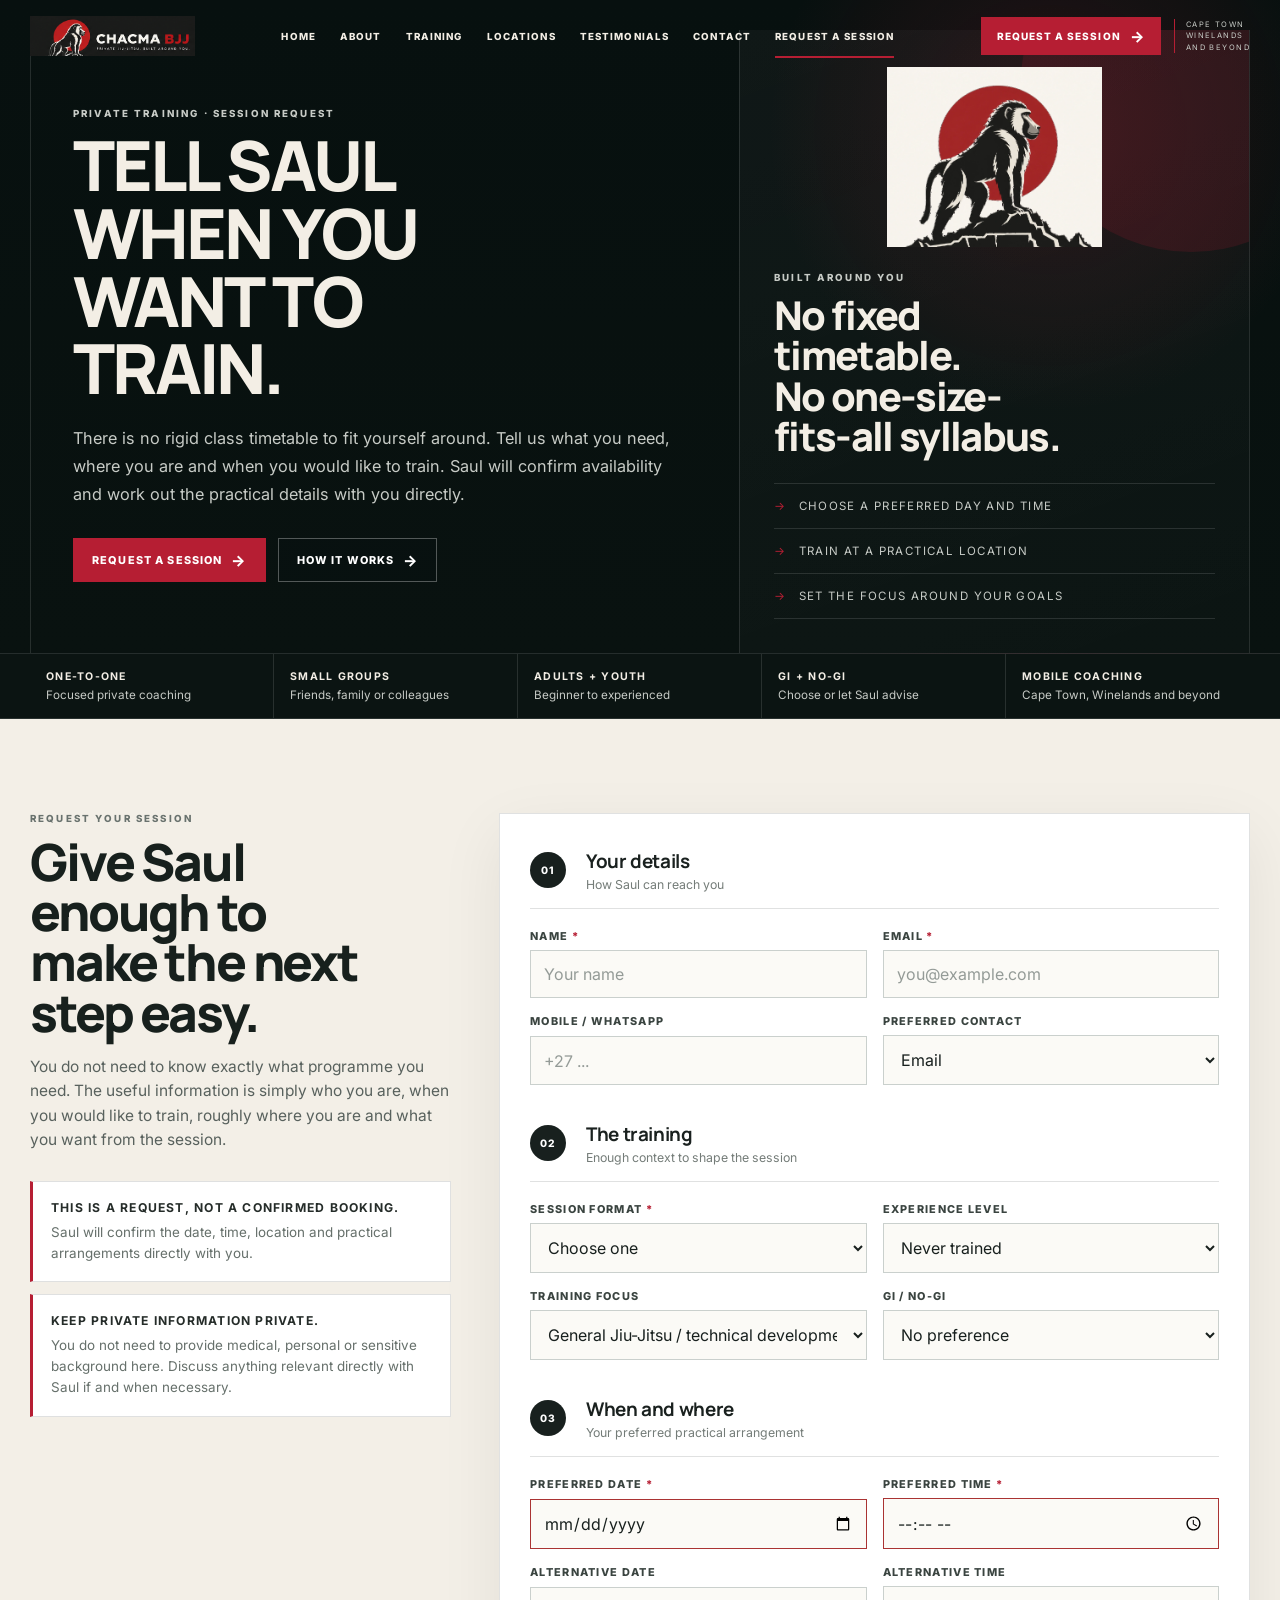
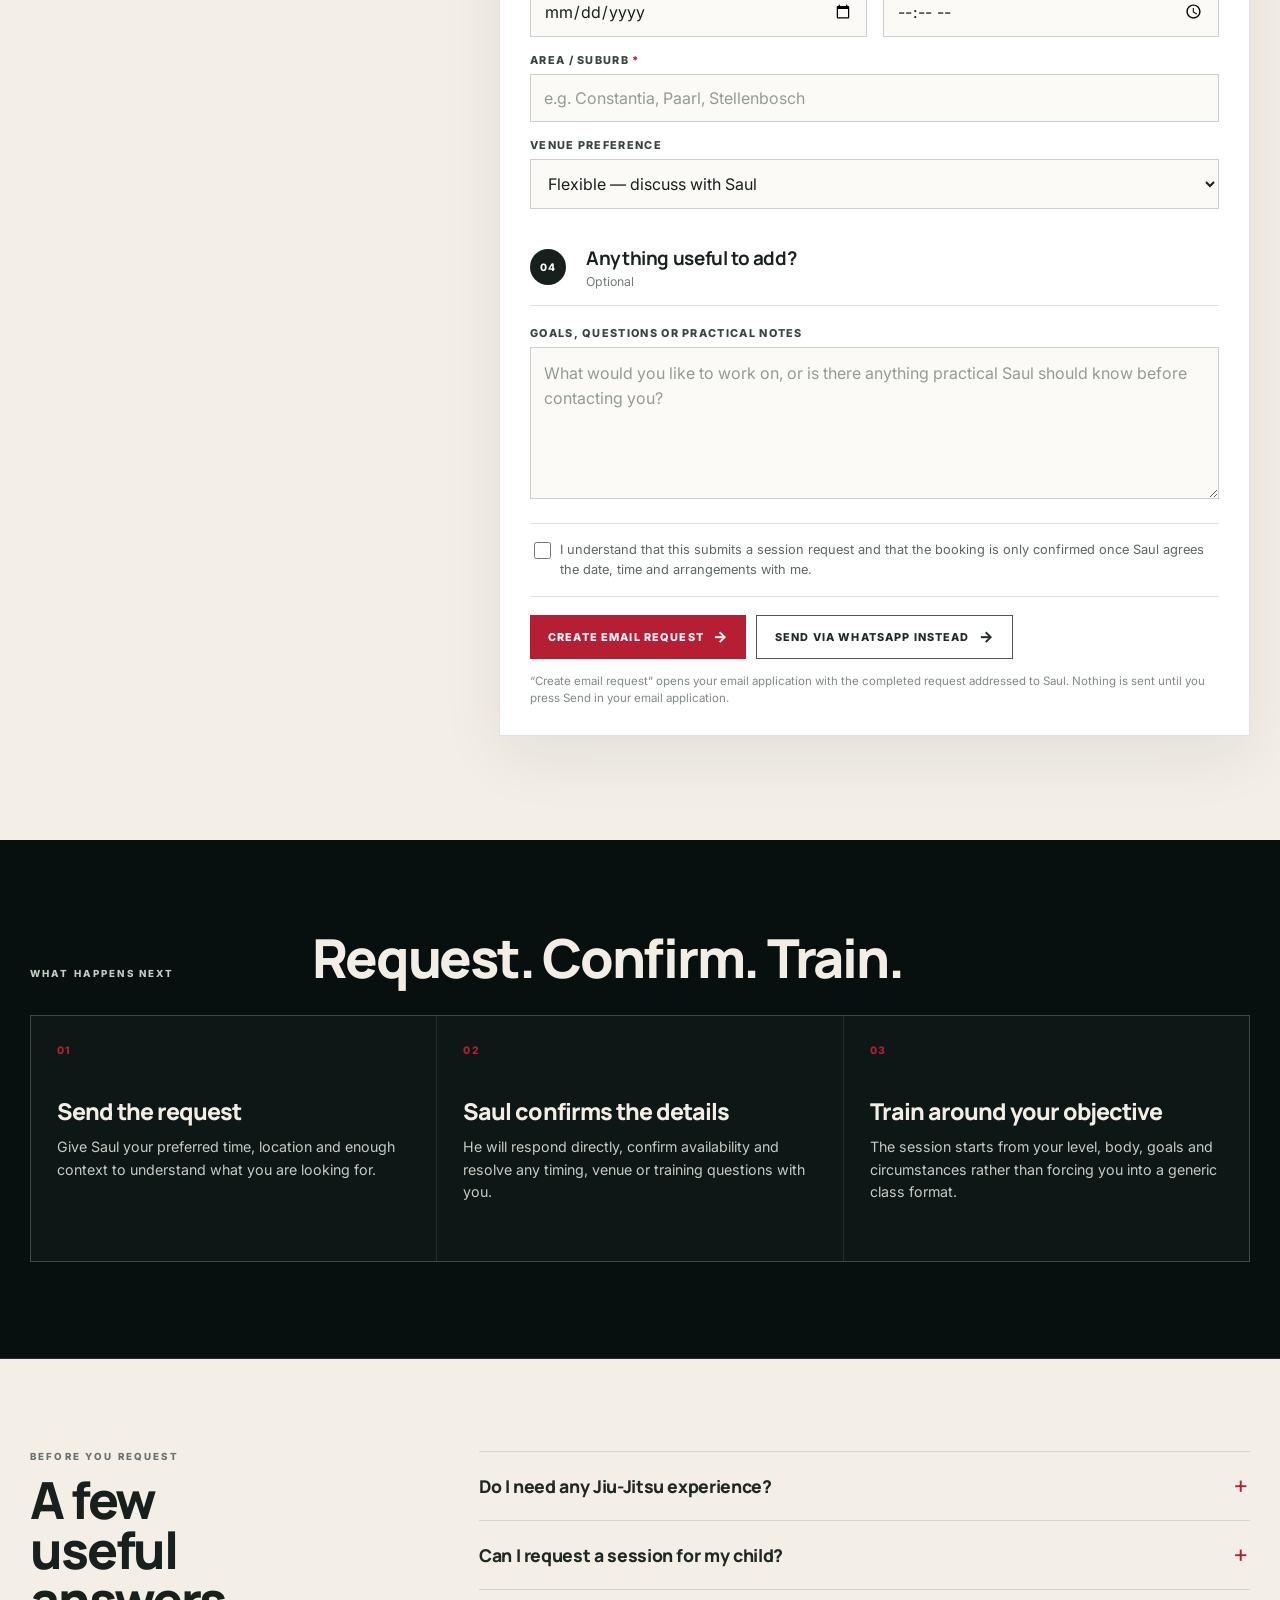
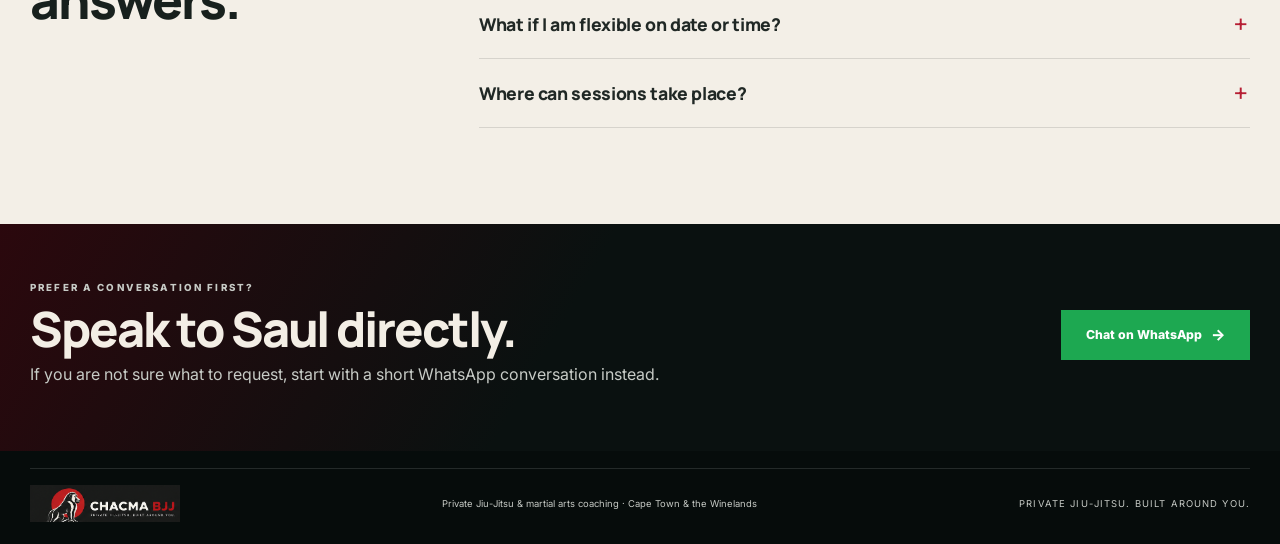
==== request-session.html @ ac777791 "Add files via upload" ====
<!doctype html>
<html lang="en">
<head>
  <!-- Google tag (gtag.js) -->
  <script async src="https://www.googletagmanager.com/gtag/js?id=G-R0LVV5Y407"></script>
  <script>
    window.dataLayer = window.dataLayer || [];
    function gtag(){dataLayer.push(arguments);}
    gtag('js', new Date());
    gtag('config', 'G-R0LVV5Y407');
  </script>
  <meta charset="utf-8">
  <meta name="viewport" content="width=device-width, initial-scale=1">
  <meta name="theme-color" content="#07100f">
  <meta name="description" content="Request a private Jiu-Jitsu training session with Professor Saul Abelson at Chacma BJJ across Cape Town and the Winelands.">
  <meta property="og:title" content="Request a session | CHACMA BJJ">
  <meta property="og:description" content="Tell Saul when, where and how you would like to train. Private Jiu-Jitsu built around you.">
  <meta property="og:type" content="website">
  <title>Request a session | CHACMA BJJ</title>
  <link rel="icon" href="assets/icons/favicon.png" type="image/png">
  <link rel="manifest" href="site.webmanifest">
  <link rel="preconnect" href="https://fonts.googleapis.com">
  <link rel="preconnect" href="https://fonts.gstatic.com" crossorigin>
  <link href="https://fonts.googleapis.com/css2?family=Inter:wght@400;500;600;700;800&family=Manrope:wght@500;600;700;800&display=swap" rel="stylesheet">
  <link rel="stylesheet" href="styles.css">
  <link rel="stylesheet" href="session.css">
  <script defer src="script.js"></script>
  <script defer src="session.js"></script>
</head>
<body class="session-page">
  <a class="skip-link" href="#main">Skip to content</a>

  <header class="site-header" data-header>
    <div class="shell header-inner">
      <a class="brand" href="index.html#top" aria-label="CHACMA BJJ home">
        <img src="assets/images/logo-horizontal-dark.png" alt="CHACMA BJJ" class="brand-logo">
      </a>

      <button class="menu-toggle" type="button" aria-expanded="false" aria-controls="nav" data-menu-toggle>
        <span></span><span></span><span></span><span class="sr-only">Toggle navigation</span>
      </button>

      <nav id="nav" class="nav session-nav" aria-label="Primary" data-nav>
        <a href="index.html#top">Home</a>
        <a href="index.html#about">About</a>
        <a href="index.html#training">Training</a>
        <a href="index.html#locations">Locations</a>
        <a href="index.html#testimonials">Testimonials</a>
        <a href="index.html#contact">Contact</a>
        <a class="is-active" href="request-session.html" aria-current="page">Request a session</a>
      </nav>

      <div class="header-actions">
        <a class="button button-small" href="#request-form">Request a session</a>
        <div class="header-kicker">Cape Town<br>Winelands<br>and beyond</div>
      </div>
    </div>
  </header>

  <main id="main">
    <section class="session-hero section-dark">
      <div class="shell session-hero-grid">
        <div class="session-hero-copy reveal">
          <p class="eyebrow">Private training · Session request</p>
          <h1>Tell Saul when you want to train.</h1>
          <p class="session-hero-lede">There is no rigid class timetable to fit yourself around. Tell us what you need, where you are and when you would like to train. Saul will confirm availability and work out the practical details with you directly.</p>
          <div class="session-hero-actions">
            <a class="button" href="#request-form">Request a session</a>
            <a class="button button-ghost" href="#how-it-works">How it works</a>
          </div>
        </div>

        <aside class="session-principle reveal" aria-label="Private coaching principles">
          <div class="session-mark-wrap">
            <img src="assets/images/logo-mark-brand.webp" alt="" class="session-mark" aria-hidden="true">
          </div>
          <p class="eyebrow">Built around you</p>
          <h2>No fixed timetable.<br>No one-size-fits-all syllabus.</h2>
          <div class="principle-list">
            <span>Choose a preferred day and time</span>
            <span>Train at a practical location</span>
            <span>Set the focus around your goals</span>
          </div>
        </aside>
      </div>
    </section>

    <section class="session-rail" aria-label="Session request summary">
      <div class="shell session-rail-grid">
        <div><strong>One-to-one</strong><span>Focused private coaching</span></div>
        <div><strong>Small groups</strong><span>Friends, family or colleagues</span></div>
        <div><strong>Adults + youth</strong><span>Beginner to experienced</span></div>
        <div><strong>Gi + no-gi</strong><span>Choose or let Saul advise</span></div>
        <div><strong>Mobile coaching</strong><span>Cape Town, Winelands and beyond</span></div>
      </div>
    </section>

    <section class="request-section section-light" id="request-form" aria-labelledby="request-title">
      <div class="shell request-grid">
        <div class="request-intro reveal">
          <p class="eyebrow">Request your session</p>
          <h2 id="request-title">Give Saul enough to make the next step easy.</h2>
          <p>You do not need to know exactly what programme you need. The useful information is simply who you are, when you would like to train, roughly where you are and what you want from the session.</p>

          <div class="request-notes">
            <div>
              <strong>This is a request, not a confirmed booking.</strong>
              <span>Saul will confirm the date, time, location and practical arrangements directly with you.</span>
            </div>
            <div>
              <strong>Keep private information private.</strong>
              <span>You do not need to provide medical, personal or sensitive background here. Discuss anything relevant directly with Saul if and when necessary.</span>
            </div>
          </div>
        </div>

        <form class="session-form reveal" id="session-request-form" novalidate>
          <div class="form-section-head">
            <span>01</span>
            <div><strong>Your details</strong><small>How Saul can reach you</small></div>
          </div>

          <div class="form-grid form-grid-2">
            <label class="form-field">
              <span>Name <em>*</em></span>
              <input type="text" name="name" autocomplete="name" required placeholder="Your name">
            </label>
            <label class="form-field">
              <span>Email <em>*</em></span>
              <input type="email" name="email" autocomplete="email" required placeholder="you@example.com">
            </label>
            <label class="form-field">
              <span>Mobile / WhatsApp</span>
              <input type="tel" name="phone" autocomplete="tel" placeholder="+27 ...">
            </label>
            <label class="form-field">
              <span>Preferred contact</span>
              <select name="contact_method">
                <option>Email</option>
                <option>WhatsApp</option>
                <option>Phone call</option>
                <option>No preference</option>
              </select>
            </label>
          </div>

          <div class="form-section-head">
            <span>02</span>
            <div><strong>The training</strong><small>Enough context to shape the session</small></div>
          </div>

          <div class="form-grid form-grid-2">
            <label class="form-field">
              <span>Session format <em>*</em></span>
              <select name="session_format" required>
                <option value="">Choose one</option>
                <option>One-to-one coaching</option>
                <option>Two-person / private pair</option>
                <option>Small-group session</option>
                <option>Youth / child coaching</option>
                <option>Not sure yet</option>
              </select>
            </label>
            <label class="form-field">
              <span>Experience level</span>
              <select name="experience">
                <option>Never trained</option>
                <option>Beginner</option>
                <option>Some experience</option>
                <option>Experienced</option>
                <option>Competition / performance</option>
              </select>
            </label>
            <label class="form-field">
              <span>Training focus</span>
              <select name="focus">
                <option>General Jiu-Jitsu / technical development</option>
                <option>Beginner foundations</option>
                <option>Self-defence</option>
                <option>Competition / performance</option>
                <option>Youth development</option>
                <option>Not sure — discuss with Saul</option>
              </select>
            </label>
            <label class="form-field">
              <span>Gi / no-gi</span>
              <select name="gi_preference">
                <option>No preference</option>
                <option>Gi</option>
                <option>No-gi</option>
                <option>Both</option>
                <option>Not sure</option>
              </select>
            </label>
          </div>

          <div class="form-section-head">
            <span>03</span>
            <div><strong>When and where</strong><small>Your preferred practical arrangement</small></div>
          </div>

          <div class="form-grid form-grid-2">
            <label class="form-field">
              <span>Preferred date <em>*</em></span>
              <input type="date" name="preferred_date" required data-preferred-date>
            </label>
            <label class="form-field">
              <span>Preferred time <em>*</em></span>
              <input type="time" name="preferred_time" required>
            </label>
            <label class="form-field">
              <span>Alternative date</span>
              <input type="date" name="alternative_date" data-alternative-date>
            </label>
            <label class="form-field">
              <span>Alternative time</span>
              <input type="time" name="alternative_time">
            </label>
            <label class="form-field form-field-wide">
              <span>Area / suburb <em>*</em></span>
              <input type="text" name="location" required placeholder="e.g. Constantia, Paarl, Stellenbosch">
            </label>
            <label class="form-field form-field-wide">
              <span>Venue preference</span>
              <select name="venue_preference">
                <option>Flexible — discuss with Saul</option>
                <option>My home</option>
                <option>My gym / training venue</option>
                <option>Workplace / private venue</option>
                <option>Please suggest a suitable venue</option>
              </select>
            </label>
          </div>

          <div class="form-section-head">
            <span>04</span>
            <div><strong>Anything useful to add?</strong><small>Optional</small></div>
          </div>

          <label class="form-field">
            <span>Goals, questions or practical notes</span>
            <textarea name="notes" rows="5" placeholder="What would you like to work on, or is there anything practical Saul should know before contacting you?"></textarea>
          </label>

          <label class="form-check">
            <input type="checkbox" name="acknowledgement" required>
            <span>I understand that this submits a session request and that the booking is only confirmed once Saul agrees the date, time and arrangements with me.</span>
          </label>

          <div class="form-error" data-form-error role="alert" hidden></div>

          <div class="form-actions">
            <button class="button form-submit" type="submit">Create email request</button>
            <button class="button button-ghost-dark" type="button" data-session-whatsapp>Send via WhatsApp instead</button>
          </div>
          <p class="transport-note">“Create email request” opens your email application with the completed request addressed to Saul. Nothing is sent until you press Send in your email application.</p>
        </form>
      </div>
    </section>

    <section class="how-section section-dark" id="how-it-works" aria-labelledby="how-title">
      <div class="shell">
        <div class="how-head reveal">
          <p class="eyebrow">What happens next</p>
          <h2 id="how-title">Request. Confirm. Train.</h2>
        </div>
        <div class="how-grid">
          <article class="how-card reveal"><span>01</span><h3>Send the request</h3><p>Give Saul your preferred time, location and enough context to understand what you are looking for.</p></article>
          <article class="how-card reveal"><span>02</span><h3>Saul confirms the details</h3><p>He will respond directly, confirm availability and resolve any timing, venue or training questions with you.</p></article>
          <article class="how-card reveal"><span>03</span><h3>Train around your objective</h3><p>The session starts from your level, body, goals and circumstances rather than forcing you into a generic class format.</p></article>
        </div>
      </div>
    </section>

    <section class="session-faq section-light" aria-labelledby="faq-title">
      <div class="shell faq-grid">
        <div class="faq-heading reveal">
          <p class="eyebrow">Before you request</p>
          <h2 id="faq-title">A few useful answers.</h2>
        </div>
        <div class="faq-list">
          <details class="reveal">
            <summary>Do I need any Jiu-Jitsu experience?</summary>
            <p>No. Private coaching works particularly well for complete beginners because Saul can set the pace and explain the fundamentals without the pressure of keeping up with a class.</p>
          </details>
          <details class="reveal">
            <summary>Can I request a session for my child?</summary>
            <p>Yes. Choose “Youth / child coaching” in the form. Saul can then discuss age, goals and the practical setup directly with the parent or guardian.</p>
          </details>
          <details class="reveal">
            <summary>What if I am flexible on date or time?</summary>
            <p>Use the alternative date and time fields or mention your wider availability in the notes. More flexibility usually makes arranging a session easier.</p>
          </details>
          <details class="reveal">
            <summary>Where can sessions take place?</summary>
            <p>Depending on what is practical, sessions can take place at your home, gym, workplace or another suitable venue across Cape Town, the Winelands and surrounding areas.</p>
          </details>
        </div>
      </div>
    </section>

    <section class="session-contact section-dark">
      <div class="shell session-contact-grid reveal">
        <div>
          <p class="eyebrow">Prefer a conversation first?</p>
          <h2>Speak to Saul directly.</h2>
          <p>If you are not sure what to request, start with a short WhatsApp conversation instead.</p>
        </div>
        <a class="button button-whatsapp" href="#" data-whatsapp>Chat on WhatsApp</a>
      </div>
    </section>
  </main>

  <footer class="footer">
    <div class="shell footer-inner">
      <a class="brand footer-brand" href="index.html#top" aria-label="CHACMA BJJ home"><img src="assets/images/logo-horizontal-dark.png" alt="CHACMA BJJ" class="brand-logo footer-logo"></a>
      <div class="footer-meta">Private Jiu-Jitsu & martial arts coaching · Cape Town & the Winelands</div>
      <div class="footer-note">Private Jiu-Jitsu. Built around you.</div>
    </div>
  </footer>
</body>
</html>
---- styles.css ----
:root{
  --bg:#07100f;
  --bg-2:#0c1513;
  --panel:#101917;
  --line:rgba(255,255,255,.12);
  --line-dark:rgba(16,25,23,.13);
  --ink:#f3eee5;
  --ink-soft:#c7cbc6;
  --ink-dark:#17201d;
  --muted:#737c78;
  --light:#f3efe7;
  --red:#b61e33;
  --red-bright:#cf2d43;
  --green:#1da851;
  --max:1760px;
  --sans:'Inter',ui-sans-serif,system-ui,-apple-system,BlinkMacSystemFont,'Segoe UI',sans-serif;
  --display:'Manrope',ui-sans-serif,system-ui,-apple-system,BlinkMacSystemFont,'Segoe UI',sans-serif;
}
*{box-sizing:border-box}
html{scroll-behavior:smooth}
body{margin:0;background:var(--bg);color:var(--ink);font-family:var(--sans);-webkit-font-smoothing:antialiased;text-rendering:optimizeLegibility}
img{display:block;max-width:100%}
a{color:inherit;text-decoration:none}
button,input,textarea,select{font:inherit}
.shell{width:min(var(--max),calc(100% - 60px));margin-inline:auto}
.skip-link{position:absolute;left:-999px}.skip-link:focus{left:16px;top:16px;z-index:999;background:#fff;color:#000;padding:10px 12px}
.sr-only{position:absolute;width:1px;height:1px;padding:0;margin:-1px;overflow:hidden;clip:rect(0,0,0,0);white-space:nowrap;border:0}
.section-dark{background:var(--bg)}
.section-light{background:var(--light);color:var(--ink-dark)}
.eyebrow{margin:0 0 11px;font-size:.61rem;line-height:1.2;text-transform:uppercase;letter-spacing:.22em;font-weight:800;color:var(--ink-soft)}
.section-light .eyebrow{color:#69726e}
h1,h2,h3{margin:0;font-family:var(--display);font-weight:800;letter-spacing:-.042em;line-height:.98}
p{line-height:1.58}
.red-rule{display:block;width:28px;height:2px;background:var(--red);margin:12px 0 13px}

.button{display:inline-flex;align-items:center;justify-content:center;gap:9px;min-height:44px;padding:0 18px;border:1px solid transparent;background:var(--red);color:#fff;font-size:.68rem;font-weight:800;letter-spacing:.105em;text-transform:uppercase;transition:.22s ease}
.button:hover{background:var(--red-bright);transform:translateY(-1px)}
.button::after{content:'→';font-size:.95rem}
.button-ghost{background:rgba(7,16,15,.28);border-color:rgba(255,255,255,.3)}
.button-ghost:hover{background:rgba(255,255,255,.08)}
.button-small{min-height:38px;padding:0 15px;font-size:.63rem}
.button-whatsapp{background:var(--green);font-size:.77rem;text-transform:none;letter-spacing:0;min-height:50px;padding-inline:24px}
.button-whatsapp:hover{background:#26b35d}

/* Header */
.site-header{position:absolute;inset:0 0 auto;z-index:50;background:transparent;border-bottom:1px solid transparent;transition:.22s}
.site-header.is-scrolled{position:fixed;background:rgba(7,13,12,.94);backdrop-filter:blur(14px);border-bottom-color:var(--line)}
.header-inner{min-height:72px;display:grid;grid-template-columns:auto 1fr auto;align-items:center;gap:20px}
.brand{display:flex;align-items:center;min-width:0}
.brand-logo{width:165px;height:auto}
.nav{display:flex;justify-content:center;gap:24px;align-items:center;font-size:.61rem;font-weight:800;letter-spacing:.115em;text-transform:uppercase}
.nav a{position:relative;padding:8px 0}
.nav a:hover{color:#fff}
.nav a:first-child::after{content:'';position:absolute;left:0;right:0;bottom:-6px;height:2px;background:var(--red)}
.header-actions{display:flex;align-items:center;gap:13px}
.header-kicker{font-size:.47rem;line-height:1.55;letter-spacing:.19em;text-transform:uppercase;color:var(--ink-soft);padding-left:11px;border-left:1px solid var(--red);max-width:78px}
.menu-toggle{display:none;background:none;border:0;padding:8px;cursor:pointer}.menu-toggle span{display:block;width:23px;height:2px;background:#fff;margin:5px 0}

/* Hero */
.hero{position:relative;overflow:hidden;min-height:505px;border-bottom:1px solid var(--line);background:#06100e}
.hero::before{content:'';position:absolute;inset:0;background:radial-gradient(circle at 10% 54%,rgba(38,65,53,.2),transparent 27%);z-index:1;pointer-events:none}
.hero-media{position:absolute;inset:0;overflow:hidden}
.hero-media img{width:100%;height:100%;object-fit:cover;object-position:center center;filter:saturate(.88) contrast(1.05) brightness(.9);transform:scale(1.01)}
.hero-shade{position:absolute;inset:0;z-index:1;background:
 linear-gradient(90deg,rgba(5,13,12,.995) 0%,rgba(5,13,12,.985) 24%,rgba(5,13,12,.91) 35%,rgba(5,13,12,.61) 49%,rgba(5,13,12,.16) 67%,rgba(5,13,12,.14) 78%,rgba(5,13,12,.5) 100%),
 linear-gradient(180deg,rgba(5,13,12,.38) 0%,rgba(5,13,12,.02) 33%,rgba(5,13,12,.08) 72%,rgba(5,13,12,.74) 100%),
 radial-gradient(circle at 82% 42%,rgba(182,30,51,.11),transparent 27%)}
.hero-inner{position:relative;z-index:2;min-height:505px}
.hero-copy{width:44%;padding:113px 0 44px;display:flex;flex-direction:column;justify-content:center}
.hero h1{font-size:clamp(2.45rem,3.15vw,3.72rem);text-transform:uppercase;max-width:11ch;margin-bottom:15px}
.hero-lede{max-width:555px;margin:0;color:var(--ink-soft);font-size:.88rem;line-height:1.62}
.hero-actions{display:flex;gap:11px;flex-wrap:wrap;margin-top:22px}
.hero-note{position:absolute;display:flex;flex-direction:column;text-transform:uppercase;letter-spacing:.18em;font-size:.47rem;line-height:1.65;color:#c9c6bd}
.hero-note::after{content:'';width:28px;height:2px;background:var(--red);margin-top:7px}
.hero-note-top{right:0;top:88px}
.hero-note-mid{right:2.5%;top:34%;font-size:.52rem;color:#ded4c3}
.hero-note-mid strong{color:#fff}
.hero-note-bottom{right:0;bottom:25px}

/* Credential rail */
.credential-strip{background:#071210;border-bottom:1px solid var(--line)}
.credentials{display:grid;grid-template-columns:repeat(6,1fr)}
.credential{min-height:60px;display:flex;align-items:center;gap:10px;padding:11px 12px;border-right:1px solid var(--line)}
.credential:last-child{border-right:0}
.credential svg{width:25px;height:25px;flex:0 0 25px;fill:none;stroke:#f2eee6;stroke-width:1.45;stroke-linecap:round;stroke-linejoin:round}
.credential span{display:block;min-width:0}
.credential strong,.credential small{display:block}
.credential strong{font-size:.6rem;letter-spacing:.105em;text-transform:uppercase}
.credential small{margin-top:3px;color:var(--ink-soft);font-size:.64rem;line-height:1.3}

/* Why private */
.why{padding:0;background:var(--light)}
.why-grid{display:grid;grid-template-columns:38% 62%;gap:0;border-inline:1px solid var(--line-dark)}
.why-visual{position:relative;min-height:208px;overflow:hidden}
.why-visual img{width:100%;height:100%;object-fit:cover;filter:saturate(.83) contrast(1.03) brightness(.84)}
.why-visual::after{content:'';position:absolute;inset:0;background:linear-gradient(0deg,rgba(7,14,13,.92),rgba(7,14,13,.28) 58%,rgba(7,14,13,.04))}
.why-overlay-text{position:absolute;left:25px;bottom:22px;z-index:1;color:#fff;max-width:86%}
.why h2{font-size:clamp(1.75rem,2.35vw,2.55rem);line-height:1.04;letter-spacing:-.035em}
.benefits{display:grid;grid-template-columns:repeat(4,1fr);gap:1px;background:var(--line-dark)}
.benefit{min-height:208px;padding:24px 18px 20px;background:var(--light);text-align:center}
.benefit-icon{display:block;width:36px;height:36px;margin:0 auto 13px;fill:none;stroke:#161d1b;stroke-width:1.5;stroke-linecap:round;stroke-linejoin:round}
.benefit h3{font-size:.98rem;letter-spacing:-.02em;margin-bottom:7px}
.benefit p{margin:0;color:#5a625f;font-size:.77rem;line-height:1.48}

/* Training */
.training{padding:27px 0 35px}
.section-head{display:flex;align-items:center;justify-content:space-between;gap:20px;margin-bottom:12px}
.section-title-line{display:flex;align-items:center;gap:14px}
.section-title-line h2{font-family:var(--sans);font-size:.66rem;letter-spacing:.24em;text-transform:uppercase;line-height:1;font-weight:800}
.section-title-line span{display:block;width:28px;height:2px;background:var(--red)}
.section-side-note{margin:0;color:#6c7470;font-size:.61rem;text-transform:uppercase;letter-spacing:.15em;text-align:right}
.training-grid{display:grid;grid-template-columns:repeat(6,1fr);gap:10px}
.training-card{min-height:276px;background:#fff;border:1px solid var(--line-dark);overflow:hidden;display:flex;flex-direction:column;transition:.22s}
.training-card:hover{transform:translateY(-2px);box-shadow:0 16px 36px rgba(25,31,28,.1)}
.training-card img{width:100%;height:105px;object-fit:cover}
.training-card div{display:flex;flex-direction:column;flex:1;padding:12px 11px 13px}
.training-card h3{font-size:.9rem;line-height:1.05;letter-spacing:-.027em;margin-bottom:7px}
.training-card p{margin:0;color:#5b635f;font-size:.7rem;line-height:1.46}
.training-card a{margin-top:auto;padding-top:10px;color:var(--red);font-size:.59rem;font-weight:800;text-transform:uppercase;letter-spacing:.12em}

/* About */
.about{padding:0;background:#07100f}
.about-grid{display:grid;grid-template-columns:29% 45% 26%;gap:0;align-items:stretch}
.about-portrait,.about-copy,.about-quote{min-height:365px;border-right:1px solid var(--line)}
.about-portrait{position:relative;overflow:hidden;background:#0c1513}
.about-portrait img{width:100%;height:100%;object-fit:cover;object-position:center 18%;filter:saturate(.87) contrast(1.03) brightness(.88)}
.about-portrait::after{content:'';position:absolute;inset:0;background:linear-gradient(180deg,rgba(7,14,13,.02) 28%,rgba(7,14,13,.68) 100%)}
.script-line{position:absolute;left:20px;bottom:18px;z-index:1;color:#f0e9dc;font-family:var(--display);font-size:1.05rem;font-weight:700;line-height:1.12;letter-spacing:-.03em}
.about-copy{background:#0d1715;padding:24px 24px 18px}
.about h2{font-size:clamp(1.9rem,2.55vw,2.8rem);max-width:11ch;margin-bottom:11px}
.about-copy>p:not(.eyebrow){max-width:670px;margin:0;color:var(--ink-soft);font-size:.79rem;line-height:1.52}
.about-facts{display:grid;grid-template-columns:repeat(5,1fr);gap:9px;margin-top:20px}
.about-facts span{position:relative;display:block;padding:23px 3px 0;border-top:1px solid var(--line);font-size:.54rem;line-height:1.34;text-transform:uppercase;letter-spacing:.075em;color:#e1e4df}
.about-facts span::before{content:'';position:absolute;top:8px;left:0;width:7px;height:7px;border:1px solid #f0ece4;border-radius:50%}
.about-quote{position:relative;overflow:hidden;padding:15px;background:
 linear-gradient(90deg,rgba(8,15,14,.72),rgba(8,15,14,.28)),
 url('assets/images/private-coaching-dark.webp') center/cover no-repeat}
.about-quote::after{content:'';position:absolute;inset:0;background:linear-gradient(180deg,rgba(7,14,13,.03),rgba(7,14,13,.63));pointer-events:none}
.quote-card{position:relative;z-index:1;width:min(78%,250px);background:#f4f0e8;color:#212725;padding:17px 16px;border-left:2px solid var(--red)}
.quote-card p{margin:0;font-family:var(--display);font-size:.93rem;line-height:1.26;letter-spacing:-.02em}
.quote-card footer{margin-top:14px;font-size:.59rem;letter-spacing:.15em;text-transform:uppercase;color:#6b716d}
.about-quote-foot{position:absolute;right:17px;bottom:17px;z-index:1;max-width:140px;text-align:right;color:#d7d1c6;font-size:.55rem;text-transform:uppercase;letter-spacing:.16em;line-height:1.55}

/* Locations */
.locations{padding:0;border-top:1px solid var(--line);border-bottom:1px solid var(--line);background:#07100f}
.locations-grid{display:grid;grid-template-columns:50% 34% 16%;align-items:stretch}
.locations-visual,.map-panel,.brand-rail{min-height:226px;border-right:1px solid var(--line);overflow:hidden}
.locations-visual{position:relative}
.locations-visual>img{width:100%;height:100%;object-fit:cover;filter:saturate(.9) contrast(1.04) brightness(.78)}
.locations-visual::after{content:'';position:absolute;inset:0;background:linear-gradient(90deg,rgba(7,14,13,.14),rgba(7,14,13,.48) 75%,rgba(7,14,13,.75))}
.locations-copy-overlay{position:absolute;left:22px;bottom:18px;z-index:1;max-width:430px}
.locations-copy-overlay h2{font-size:1.45rem;line-height:1.04;max-width:18ch;margin-bottom:7px}
.locations-copy-overlay p:last-of-type{margin:0 0 11px;color:var(--ink-soft);font-size:.73rem}
.map-panel{background:#0b1412}
.map-panel img{width:100%;height:100%;object-fit:cover}
.brand-rail{background:#0c1312;border-right:0}
.brand-rail img{width:100%;height:100%;object-fit:cover;object-position:center 42%;filter:saturate(.72) brightness(.82)}

/* Testimonials */
.testimonials{padding:25px 0 27px;background:var(--light)}
.testimonial-row{display:grid;grid-template-columns:22% 39% 39%;gap:10px;align-items:stretch}
.testimonial-heading{padding:6px 12px 4px 0}
.testimonial-heading h2{font-size:1.65rem;color:var(--ink-dark);line-height:1.02}
.testimonial-heading>p:last-child{max-width:220px;margin:0;color:#69716e;font-size:.72rem;line-height:1.45}
.testimonial-card{margin:0;padding:18px 18px 15px;background:#fff;border:1px solid var(--line-dark);border-top:2px solid var(--red);color:#242b28}
.testimonial-card p{margin:0;font-size:.78rem;line-height:1.55}
.testimonial-card footer{margin-top:13px;padding-top:10px;border-top:1px solid var(--line-dark);font-size:.56rem;line-height:1.4;letter-spacing:.11em;text-transform:uppercase;color:#6b716d}

/* CTA */
.contact{position:relative;overflow:hidden;padding:19px 0;background:linear-gradient(100deg,#2b080e 0%,#130c0d 42%,#08100f 75%);border-top:1px solid var(--line)}
.contact::before{content:'';position:absolute;inset:0;background:
 radial-gradient(circle at 12% 60%,rgba(182,30,51,.23),transparent 24%),
 repeating-radial-gradient(circle at 5% 105%,transparent 0 18px,rgba(255,255,255,.025) 19px 20px);opacity:.75}
.contact-grid{position:relative;z-index:1;display:grid;grid-template-columns:34% 25% 41%;gap:16px;align-items:center}
.contact h2{font-size:1.45rem;line-height:1.02;margin-bottom:6px}.contact p{margin:0;color:var(--ink-soft);font-size:.72rem}
.contact-action{display:flex;justify-content:center}
.contact-action .button{width:min(100%,300px)}
.contact-points{display:grid;grid-template-columns:repeat(3,1fr);border-left:1px solid var(--line)}
.contact-points>div{min-height:54px;padding:8px 12px;border-right:1px solid var(--line);display:flex;flex-direction:column;justify-content:center}
.contact-points strong,.contact-points span{display:block}
.contact-points strong{font-size:.57rem;letter-spacing:.12em;text-transform:uppercase}
.contact-points span{margin-top:4px;color:var(--ink-soft);font-size:.59rem}

/* Footer */
.footer{padding:17px 0 22px;background:#060c0b}
.footer-inner{display:grid;grid-template-columns:auto 1fr auto;align-items:center;gap:18px;padding-top:16px;border-top:1px solid var(--line)}
.footer-logo{width:150px}
.footer-meta,.footer-note{font-size:.59rem;color:var(--ink-soft);line-height:1.5}
.footer-meta{text-align:center}.footer-meta em{color:#efe9de;font-style:normal}
.footer-note{text-transform:uppercase;letter-spacing:.12em;text-align:right}

.reveal{opacity:0;transform:translateY(12px);transition:opacity .48s ease,transform .48s ease}.reveal.is-visible{opacity:1;transform:none}

@media(max-width:1320px){
  .training-grid{grid-template-columns:repeat(3,1fr)}
  .training-card img{height:130px}
  .about-facts{grid-template-columns:repeat(2,1fr)}
  .hero-copy{width:49%}
  .locations-grid{grid-template-columns:57% 43%}.brand-rail{display:none}
}
@media(max-width:1080px){
  .shell{width:min(var(--max),calc(100% - 34px))}
  .header-inner{grid-template-columns:auto auto auto}.brand-logo{width:155px}
  .nav{position:absolute;top:72px;left:17px;right:17px;display:none;flex-direction:column;align-items:flex-start;background:#0b1110;padding:20px;border:1px solid var(--line)}.nav.is-open{display:flex}
  .menu-toggle{display:block;justify-self:center}.header-actions{justify-self:end}.header-actions .button{display:none}.header-kicker{display:none}
  .hero{min-height:480px}.hero-inner{min-height:480px}.hero-copy{width:68%;padding:102px 0 36px}.hero-note{display:none}.hero h1{font-size:3rem}
  .credentials{grid-template-columns:repeat(3,1fr)}
  .why-grid,.locations-grid,.testimonial-row,.contact-grid{grid-template-columns:1fr}
  .benefits{grid-template-columns:repeat(2,1fr)}
  .why-visual{min-height:225px}.benefit{min-height:190px}
  .about-grid{grid-template-columns:1fr 1fr}.about-quote{grid-column:1/-1;min-height:270px}.about-portrait,.about-copy{min-height:390px}
  .locations-visual,.map-panel{min-height:250px}.locations-visual{border-right:0}.brand-rail{display:none}
  .testimonial-heading{padding-bottom:8px}.testimonial-heading>p:last-child{max-width:420px}
  .contact-grid{gap:12px}.contact-action{justify-content:flex-start}.contact-points{border-left:0}
  .footer-inner{grid-template-columns:1fr}.footer-meta{text-align:left}.footer-note{text-align:left}
}
@media(max-width:700px){
  .hero{min-height:510px}.hero-inner{min-height:510px}.hero-copy{width:100%;padding:100px 0 32px}.hero h1{font-size:2.25rem}.hero-lede{font-size:.84rem}.hero-media img{object-position:68% center;opacity:.62}.hero-shade{background:linear-gradient(90deg,rgba(5,13,12,.99),rgba(5,13,12,.79))}
  .credentials,.benefits,.training-grid,.about-grid,.about-facts,.contact-points{grid-template-columns:1fr}
  .credential{border-right:0;border-bottom:1px solid var(--line)}
  .section-head{align-items:flex-start;flex-direction:column}.section-side-note{text-align:left}
  .training-card{min-height:unset}.training-card img{height:170px}
  .about-portrait{min-height:390px}.about-copy{min-height:auto;padding:22px 20px}.about-quote{min-height:250px}
  .locations-copy-overlay{left:15px;right:15px}.map-panel{min-height:220px}
  .testimonial-row{grid-template-columns:1fr}.testimonial-card p{font-size:.82rem}
  .contact-points>div{border-right:0;border-top:1px solid var(--line)}
}
@media(prefers-reduced-motion:reduce){html{scroll-behavior:auto}.reveal{opacity:1;transform:none;transition:none}.button,.training-card{transition:none}}
---- session.css ----
/* CHACMA BJJ — Request Session page additions.
   Designed to sit on top of the existing site styles.css without replacing it. */

.session-page .nav a:first-child::after{display:none}
.session-page .nav a.is-active::after{content:'';position:absolute;left:0;right:0;bottom:-8px;height:2px;background:var(--red)}

.session-hero{padding:30px 0 0;background:radial-gradient(circle at 82% 20%,rgba(182,30,51,.18),transparent 24%),linear-gradient(180deg,#07100f 0%,#091210 100%);border-bottom:1px solid var(--line)}
.session-hero-grid{display:grid;grid-template-columns:1.18fr .82fr;gap:0;min-height:510px;border-left:1px solid var(--line);border-right:1px solid var(--line)}
.session-hero-copy{padding:72px 7vw 64px 42px;display:flex;flex-direction:column;justify-content:center}
.session-hero h1{font-size:clamp(3.2rem,5.4vw,6.2rem);text-transform:uppercase;max-width:9ch;margin-bottom:22px}
.session-hero-lede{max-width:690px;color:var(--ink-soft);font-size:1.02rem;line-height:1.72;margin:0}
.session-hero-actions{display:flex;gap:12px;flex-wrap:wrap;margin-top:30px}
.session-principle{position:relative;overflow:hidden;border-left:1px solid var(--line);padding:38px 34px 34px;background:linear-gradient(160deg,rgba(255,255,255,.035),rgba(255,255,255,.012))}
.session-principle::before{content:'';position:absolute;width:340px;height:340px;border-radius:50%;background:rgba(182,30,51,.16);top:-118px;right:-112px;pointer-events:none}
.session-mark-wrap{height:190px;display:flex;align-items:center;justify-content:center;margin:-6px 0 20px;position:relative;z-index:1}
.session-mark{max-height:180px;max-width:230px;width:auto;filter:saturate(.92)}
.session-principle h2{font-size:clamp(2rem,3.1vw,3.15rem);line-height:1.02;max-width:11ch;margin-bottom:26px}
.principle-list{display:grid;gap:0;border-top:1px solid var(--line)}
.principle-list span{padding:15px 0;border-bottom:1px solid var(--line);font-size:.72rem;text-transform:uppercase;letter-spacing:.12em;color:var(--ink-soft)}
.principle-list span::before{content:'→';color:var(--red);margin-right:12px}

.session-rail{background:#0b1412;border-bottom:1px solid var(--line)}
.session-rail-grid{display:grid;grid-template-columns:repeat(5,1fr)}
.session-rail-grid>div{padding:16px 16px 15px;border-right:1px solid var(--line)}
.session-rail-grid>div:last-child{border-right:0}
.session-rail-grid strong,.session-rail-grid span{display:block}
.session-rail-grid strong{font-size:.66rem;letter-spacing:.12em;text-transform:uppercase}
.session-rail-grid span{margin-top:5px;color:var(--ink-soft);font-size:.73rem;line-height:1.35}

.request-section{padding:94px 0 104px}
.request-grid{display:grid;grid-template-columns:.74fr 1.26fr;gap:28px;align-items:start}
.request-intro{position:sticky;top:112px;padding-right:20px}
.request-intro h2{font-size:clamp(2.8rem,4vw,4.35rem);max-width:10ch;margin-bottom:18px}
.request-intro>p:not(.eyebrow){color:#58615d;max-width:560px;margin:0 0 28px;font-size:.97rem}
.request-notes{display:grid;gap:12px}
.request-notes>div{padding:18px;border-left:3px solid var(--red);background:#fff;border-top:1px solid var(--line-dark);border-right:1px solid var(--line-dark);border-bottom:1px solid var(--line-dark)}
.request-notes strong,.request-notes span{display:block}
.request-notes strong{font-size:.76rem;text-transform:uppercase;letter-spacing:.1em;color:#252c29;margin-bottom:7px}
.request-notes span{font-size:.84rem;line-height:1.55;color:#66706b}

.session-form{background:#fff;border:1px solid var(--line-dark);padding:30px 30px 28px;box-shadow:0 20px 60px rgba(16,24,21,.07)}
.form-section-head{display:grid;grid-template-columns:44px 1fr;gap:12px;align-items:center;padding:4px 0 16px;margin:8px 0 20px;border-bottom:1px solid var(--line-dark)}
.form-section-head:first-child{margin-top:0}
.form-section-head>span{width:36px;height:36px;border-radius:50%;background:#18201e;color:#fff;display:grid;place-items:center;font-size:.64rem;font-weight:800;letter-spacing:.1em}
.form-section-head strong,.form-section-head small{display:block}
.form-section-head strong{font-family:var(--display);font-size:1.18rem;letter-spacing:-.02em;color:#1a211f}
.form-section-head small{margin-top:3px;color:#747c78;font-size:.77rem}
.form-grid{display:grid;gap:16px;margin-bottom:32px}
.form-grid-2{grid-template-columns:repeat(2,minmax(0,1fr))}
.form-field{display:grid;gap:7px}
.form-field-wide{grid-column:1/-1}
.form-field>span{font-size:.68rem;letter-spacing:.12em;text-transform:uppercase;font-weight:800;color:#3a4440}
.form-field em{font-style:normal;color:var(--red)}
.form-field input,.form-field select,.form-field textarea{width:100%;border:1px solid #cad0cd;background:#fbfaf6;color:#18201e;outline:none;padding:13px 13px;min-height:48px;border-radius:0;transition:border-color .18s,box-shadow .18s,background .18s}
.form-field textarea{resize:vertical;min-height:126px;line-height:1.55}
.form-field input::placeholder,.form-field textarea::placeholder{color:#949b97}
.form-field input:focus,.form-field select:focus,.form-field textarea:focus{border-color:#6f7773;background:#fff;box-shadow:0 0 0 3px rgba(182,30,51,.08)}
.form-field input:invalid:not(:placeholder-shown){border-color:#a33}
.form-check{display:grid;grid-template-columns:20px 1fr;gap:10px;align-items:start;margin:24px 0 18px;padding:16px 0;border-top:1px solid var(--line-dark);border-bottom:1px solid var(--line-dark);font-size:.8rem;line-height:1.55;color:#5d6662;cursor:pointer}
.form-check input{width:17px;height:17px;margin-top:2px;accent-color:var(--red)}
.form-error{padding:12px 14px;margin:0 0 16px;border-left:3px solid var(--red);background:#f5e9e8;color:#6f2028;font-size:.82rem;line-height:1.5}
.form-actions{display:flex;gap:10px;flex-wrap:wrap}
.form-submit{border:0;cursor:pointer}
.button-ghost-dark{background:transparent;border-color:#4d5652;color:#222a27;cursor:pointer}
.button-ghost-dark:hover{background:#18201e;color:#fff}
.transport-note{margin:14px 0 0;color:#818985;font-size:.72rem;line-height:1.5}

.how-section{padding:92px 0 96px;border-bottom:1px solid var(--line)}
.how-head{display:grid;grid-template-columns:.3fr 1fr;align-items:end;margin-bottom:30px}
.how-head .eyebrow{margin:0 0 5px}
.how-head h2{font-size:clamp(2.8rem,4.2vw,4.6rem)}
.how-grid{display:grid;grid-template-columns:repeat(3,1fr);gap:1px;background:var(--line);border:1px solid var(--line)}
.how-card{background:#0d1715;padding:28px 26px 26px;min-height:245px}
.how-card>span{display:block;font-size:.65rem;letter-spacing:.14em;color:var(--red);font-weight:800;margin-bottom:42px}
.how-card h3{font-size:1.45rem;line-height:1.08;margin-bottom:12px}
.how-card p{margin:0;color:var(--ink-soft);font-size:.89rem;line-height:1.6}

.session-faq{padding:92px 0 96px}
.faq-grid{display:grid;grid-template-columns:.52fr 1fr;gap:48px;align-items:start}
.faq-heading h2{font-size:clamp(2.8rem,4vw,4.25rem);max-width:8ch}
.faq-list{border-top:1px solid var(--line-dark)}
.faq-list details{border-bottom:1px solid var(--line-dark);padding:0}
.faq-list summary{list-style:none;cursor:pointer;padding:22px 40px 22px 0;position:relative;font-family:var(--display);font-weight:800;font-size:1.1rem;letter-spacing:-.02em;color:#202825}
.faq-list summary::-webkit-details-marker{display:none}
.faq-list summary::after{content:'+';position:absolute;right:2px;top:18px;font-family:var(--sans);font-size:1.5rem;font-weight:400;color:var(--red)}
.faq-list details[open] summary::after{content:'−'}
.faq-list details p{margin:0;padding:0 42px 22px 0;color:#5e6763;line-height:1.62;font-size:.91rem}

.session-contact{padding:58px 0 64px;background:linear-gradient(120deg,#2b080d,#0a1110 44%,#0a1110)}
.session-contact-grid{display:grid;grid-template-columns:1fr auto;gap:30px;align-items:center}
.session-contact h2{font-size:clamp(2.6rem,3.8vw,4rem);margin-bottom:10px}
.session-contact p:not(.eyebrow){margin:0;color:var(--ink-soft)}

@media(max-width:1320px){
  .session-hero-grid{grid-template-columns:1fr .72fr}
  .session-hero-copy{padding-right:44px}
}
@media(max-width:1080px){
  .session-hero-grid,.request-grid,.faq-grid{grid-template-columns:1fr}
  .session-hero-copy{padding:54px 30px 44px}
  .session-principle{border-left:0;border-top:1px solid var(--line)}
  .session-principle{display:grid;grid-template-columns:180px 1fr;column-gap:28px;align-items:center}
  .session-principle .eyebrow,.session-principle h2,.session-principle .principle-list{grid-column:2}
  .session-mark-wrap{grid-column:1;grid-row:1/4;height:auto;margin:0}
  .session-rail-grid{grid-template-columns:repeat(3,1fr)}
  .request-intro{position:static;padding-right:0}
  .how-head{grid-template-columns:1fr;gap:10px}
}
@media(max-width:700px){
  .session-hero{padding-top:0}
  .session-hero-grid{border-left:0;border-right:0}
  .session-hero-copy{padding:46px 0 36px}
  .session-hero h1{font-size:2.65rem;max-width:10ch}
  .session-principle{display:block;padding:28px 20px 26px}
  .session-mark-wrap{height:140px;margin:0 0 18px}
  .session-mark{max-height:135px}
  .session-rail-grid,.form-grid-2,.how-grid{grid-template-columns:1fr}
  .session-rail-grid>div{border-right:0;border-bottom:1px solid var(--line)}
  .session-rail-grid>div:last-child{border-bottom:0}
  .request-section,.how-section,.session-faq{padding:70px 0}
  .session-form{padding:22px 18px 20px}
  .form-field-wide{grid-column:auto}
  .form-actions{display:grid}
  .form-actions .button{width:100%}
  .how-card{min-height:unset}
  .how-card>span{margin-bottom:24px}
  .faq-grid{gap:28px}
  .session-contact-grid{grid-template-columns:1fr;align-items:start}
  .session-contact-grid .button{justify-self:start}
}
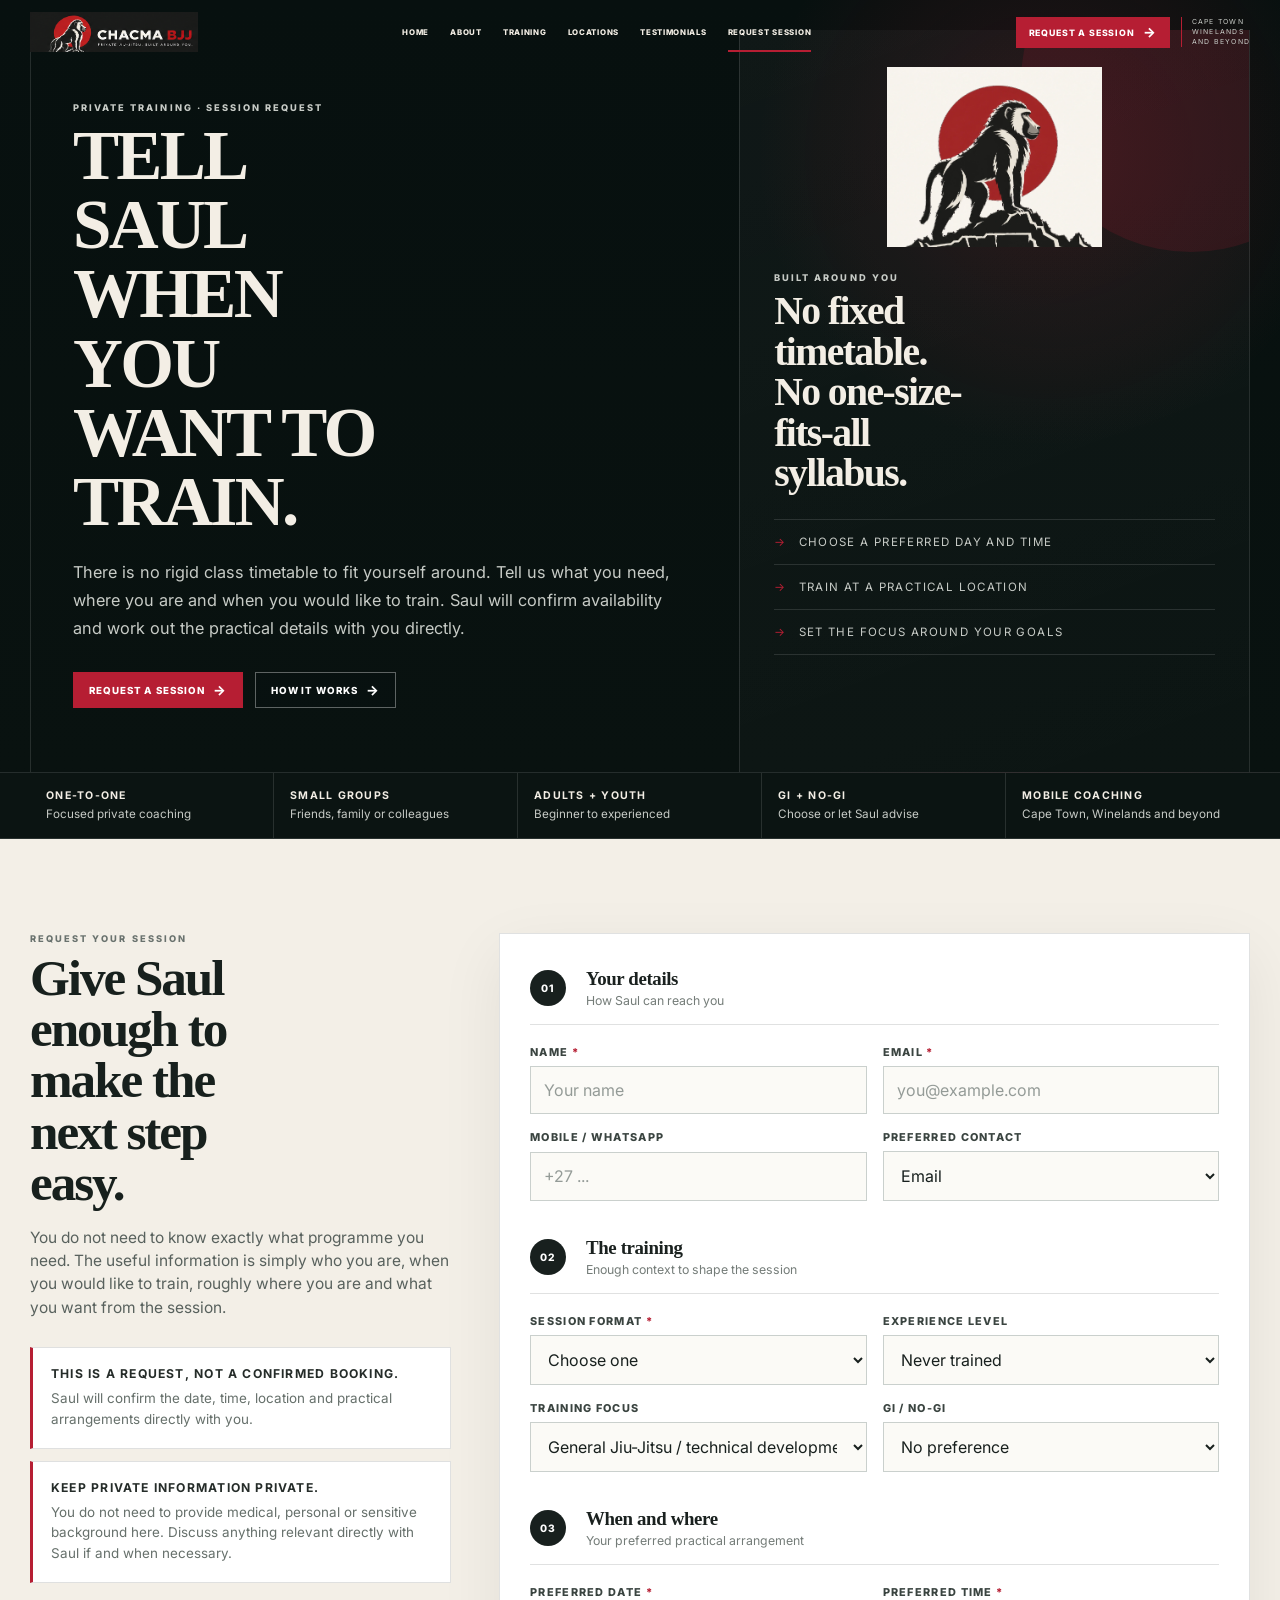
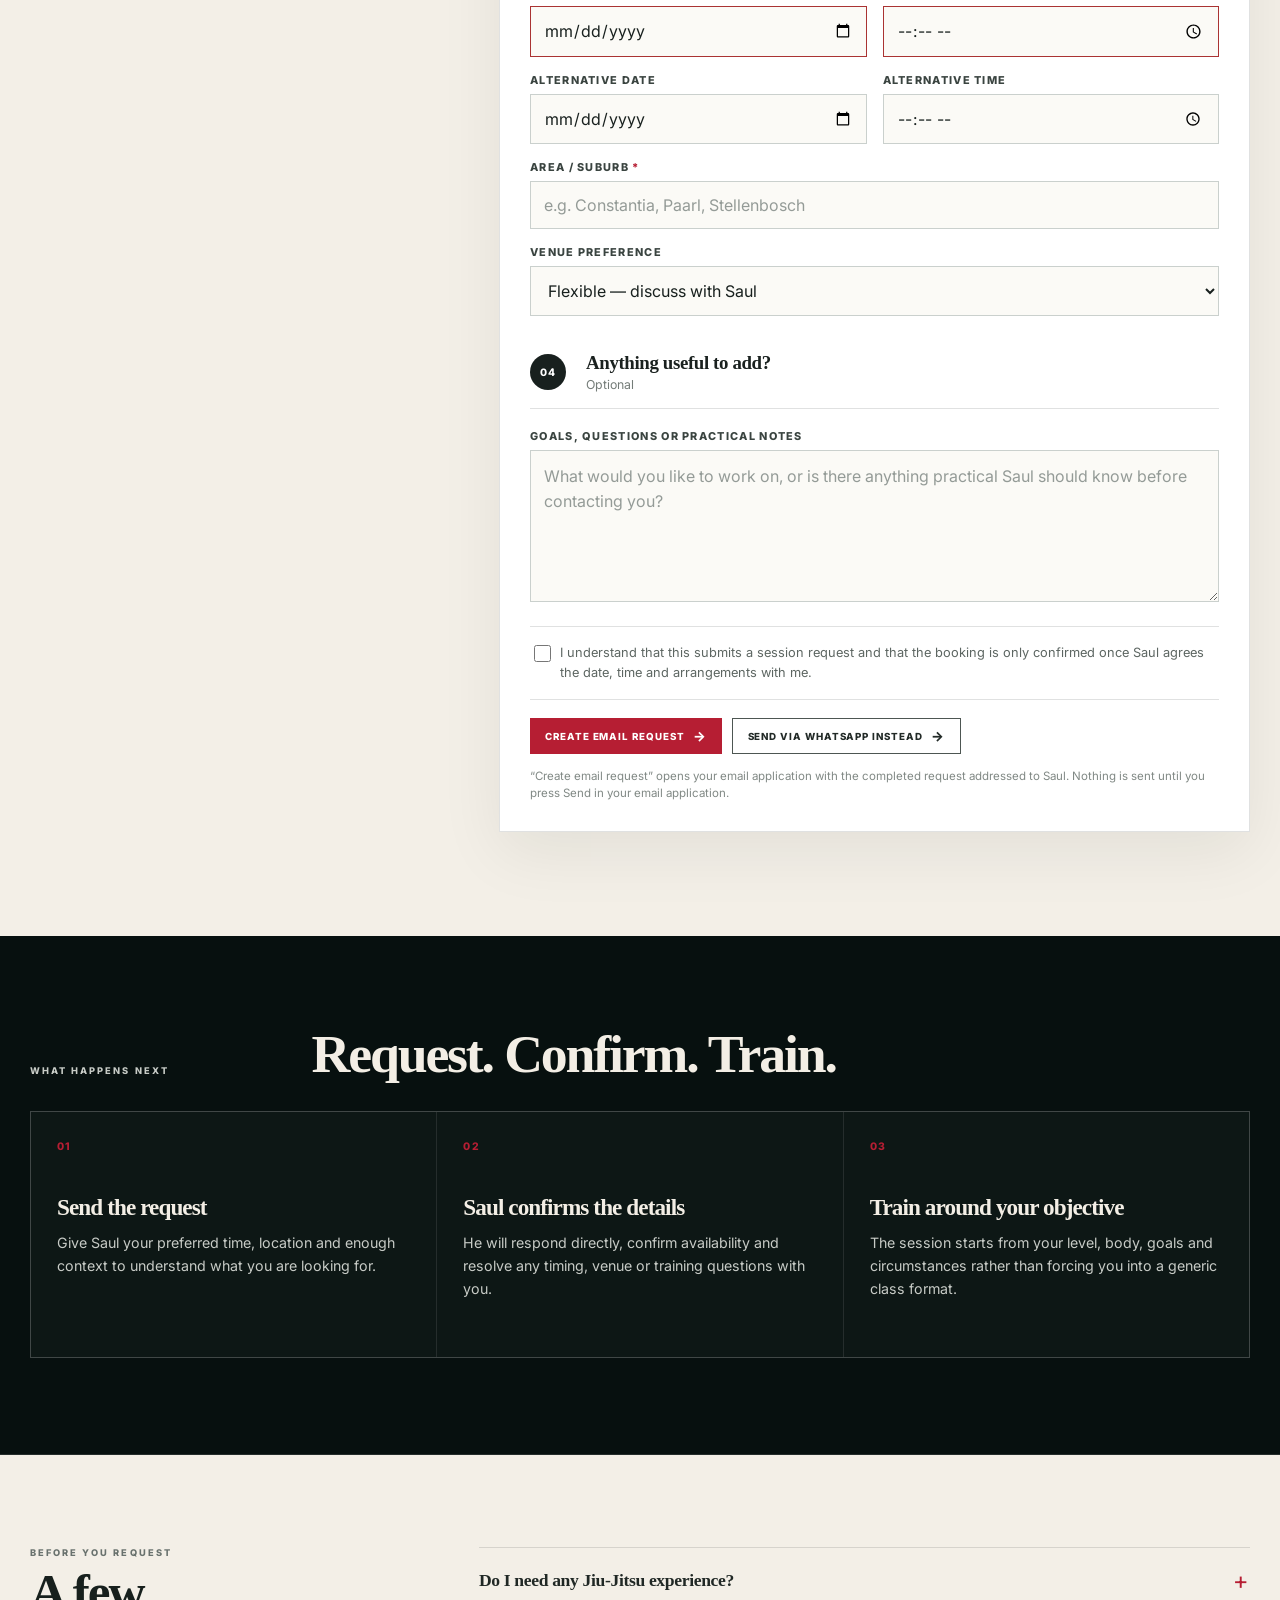
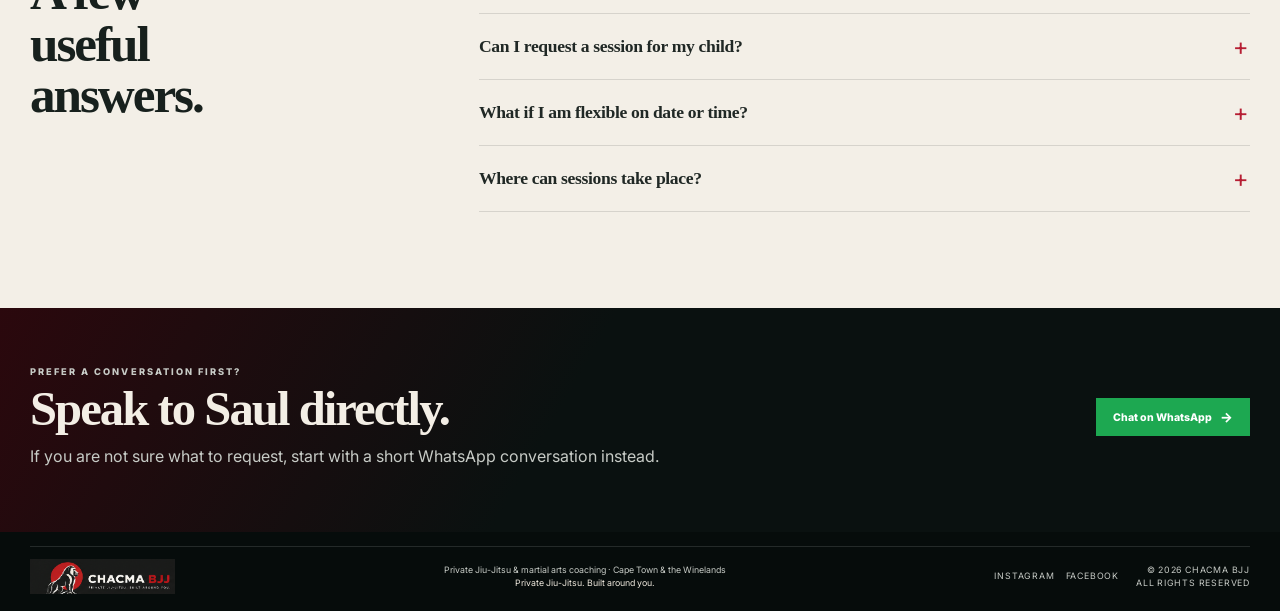
==== commit 824c8443: "Add files via upload" ====
--- a/request-session.html
+++ b/request-session.html
@@ -35,21 +35,17 @@
       <a class="brand" href="index.html#top" aria-label="CHACMA BJJ home">
         <img src="assets/images/logo-horizontal-dark.png" alt="CHACMA BJJ" class="brand-logo">
       </a>
-
       <button class="menu-toggle" type="button" aria-expanded="false" aria-controls="nav" data-menu-toggle>
         <span></span><span></span><span></span><span class="sr-only">Toggle navigation</span>
       </button>
-
       <nav id="nav" class="nav session-nav" aria-label="Primary" data-nav>
         <a href="index.html#top">Home</a>
         <a href="index.html#about">About</a>
         <a href="index.html#training">Training</a>
         <a href="index.html#locations">Locations</a>
         <a href="index.html#testimonials">Testimonials</a>
-        <a href="index.html#contact">Contact</a>
-        <a class="is-active" href="request-session.html" aria-current="page">Request a session</a>
+        <a class="is-active" href="request-session.html" aria-current="page">Request Session</a>
       </nav>
-
       <div class="header-actions">
         <a class="button button-small" href="#request-form">Request a session</a>
         <div class="header-kicker">Cape Town<br>Winelands<br>and beyond</div>
@@ -69,18 +65,11 @@
             <a class="button button-ghost" href="#how-it-works">How it works</a>
           </div>
         </div>
-
         <aside class="session-principle reveal" aria-label="Private coaching principles">
-          <div class="session-mark-wrap">
-            <img src="assets/images/logo-mark-brand.webp" alt="" class="session-mark" aria-hidden="true">
-          </div>
+          <div class="session-mark-wrap"><img src="assets/images/logo-mark-brand.webp" alt="" class="session-mark" aria-hidden="true"></div>
           <p class="eyebrow">Built around you</p>
           <h2>No fixed timetable.<br>No one-size-fits-all syllabus.</h2>
-          <div class="principle-list">
-            <span>Choose a preferred day and time</span>
-            <span>Train at a practical location</span>
-            <span>Set the focus around your goals</span>
-          </div>
+          <div class="principle-list"><span>Choose a preferred day and time</span><span>Train at a practical location</span><span>Set the focus around your goals</span></div>
         </aside>
       </div>
     </section>
@@ -101,158 +90,44 @@
           <p class="eyebrow">Request your session</p>
           <h2 id="request-title">Give Saul enough to make the next step easy.</h2>
           <p>You do not need to know exactly what programme you need. The useful information is simply who you are, when you would like to train, roughly where you are and what you want from the session.</p>
-
           <div class="request-notes">
-            <div>
-              <strong>This is a request, not a confirmed booking.</strong>
-              <span>Saul will confirm the date, time, location and practical arrangements directly with you.</span>
-            </div>
-            <div>
-              <strong>Keep private information private.</strong>
-              <span>You do not need to provide medical, personal or sensitive background here. Discuss anything relevant directly with Saul if and when necessary.</span>
-            </div>
+            <div><strong>This is a request, not a confirmed booking.</strong><span>Saul will confirm the date, time, location and practical arrangements directly with you.</span></div>
+            <div><strong>Keep private information private.</strong><span>You do not need to provide medical, personal or sensitive background here. Discuss anything relevant directly with Saul if and when necessary.</span></div>
           </div>
         </div>
 
         <form class="session-form reveal" id="session-request-form" novalidate>
-          <div class="form-section-head">
-            <span>01</span>
-            <div><strong>Your details</strong><small>How Saul can reach you</small></div>
+          <div class="form-section-head"><span>01</span><div><strong>Your details</strong><small>How Saul can reach you</small></div></div>
+          <div class="form-grid form-grid-2">
+            <label class="form-field"><span>Name <em>*</em></span><input type="text" name="name" autocomplete="name" required placeholder="Your name"></label>
+            <label class="form-field"><span>Email <em>*</em></span><input type="email" name="email" autocomplete="email" required placeholder="you@example.com"></label>
+            <label class="form-field"><span>Mobile / WhatsApp</span><input type="tel" name="phone" autocomplete="tel" placeholder="+27 ..."></label>
+            <label class="form-field"><span>Preferred contact</span><select name="contact_method"><option>Email</option><option>WhatsApp</option><option>Phone call</option><option>No preference</option></select></label>
           </div>
 
+          <div class="form-section-head"><span>02</span><div><strong>The training</strong><small>Enough context to shape the session</small></div></div>
           <div class="form-grid form-grid-2">
-            <label class="form-field">
-              <span>Name <em>*</em></span>
-              <input type="text" name="name" autocomplete="name" required placeholder="Your name">
-            </label>
-            <label class="form-field">
-              <span>Email <em>*</em></span>
-              <input type="email" name="email" autocomplete="email" required placeholder="you@example.com">
-            </label>
-            <label class="form-field">
-              <span>Mobile / WhatsApp</span>
-              <input type="tel" name="phone" autocomplete="tel" placeholder="+27 ...">
-            </label>
-            <label class="form-field">
-              <span>Preferred contact</span>
-              <select name="contact_method">
-                <option>Email</option>
-                <option>WhatsApp</option>
-                <option>Phone call</option>
-                <option>No preference</option>
-              </select>
-            </label>
+            <label class="form-field"><span>Session format <em>*</em></span><select name="session_format" required><option value="">Choose one</option><option>One-to-one coaching</option><option>Two-person / private pair</option><option>Small-group session</option><option>Youth / child coaching</option><option>Not sure yet</option></select></label>
+            <label class="form-field"><span>Experience level</span><select name="experience"><option>Never trained</option><option>Beginner</option><option>Some experience</option><option>Experienced</option><option>Competition / performance</option></select></label>
+            <label class="form-field"><span>Training focus</span><select name="focus"><option>General Jiu-Jitsu / technical development</option><option>Beginner foundations</option><option>Self-defence</option><option>Competition / performance</option><option>Youth development</option><option>Not sure — discuss with Saul</option></select></label>
+            <label class="form-field"><span>Gi / no-gi</span><select name="gi_preference"><option>No preference</option><option>Gi</option><option>No-gi</option><option>Both</option><option>Not sure</option></select></label>
           </div>
 
-          <div class="form-section-head">
-            <span>02</span>
-            <div><strong>The training</strong><small>Enough context to shape the session</small></div>
+          <div class="form-section-head"><span>03</span><div><strong>When and where</strong><small>Your preferred practical arrangement</small></div></div>
+          <div class="form-grid form-grid-2">
+            <label class="form-field"><span>Preferred date <em>*</em></span><input type="date" name="preferred_date" required data-preferred-date></label>
+            <label class="form-field"><span>Preferred time <em>*</em></span><input type="time" name="preferred_time" required></label>
+            <label class="form-field"><span>Alternative date</span><input type="date" name="alternative_date" data-alternative-date></label>
+            <label class="form-field"><span>Alternative time</span><input type="time" name="alternative_time"></label>
+            <label class="form-field form-field-wide"><span>Area / suburb <em>*</em></span><input type="text" name="location" required placeholder="e.g. Constantia, Paarl, Stellenbosch"></label>
+            <label class="form-field form-field-wide"><span>Venue preference</span><select name="venue_preference"><option>Flexible — discuss with Saul</option><option>My home</option><option>My gym / training venue</option><option>Workplace / private venue</option><option>Please suggest a suitable venue</option></select></label>
           </div>
 
-          <div class="form-grid form-grid-2">
-            <label class="form-field">
-              <span>Session format <em>*</em></span>
-              <select name="session_format" required>
-                <option value="">Choose one</option>
-                <option>One-to-one coaching</option>
-                <option>Two-person / private pair</option>
-                <option>Small-group session</option>
-                <option>Youth / child coaching</option>
-                <option>Not sure yet</option>
-              </select>
-            </label>
-            <label class="form-field">
-              <span>Experience level</span>
-              <select name="experience">
-                <option>Never trained</option>
-                <option>Beginner</option>
-                <option>Some experience</option>
-                <option>Experienced</option>
-                <option>Competition / performance</option>
-              </select>
-            </label>
-            <label class="form-field">
-              <span>Training focus</span>
-              <select name="focus">
-                <option>General Jiu-Jitsu / technical development</option>
-                <option>Beginner foundations</option>
-                <option>Self-defence</option>
-                <option>Competition / performance</option>
-                <option>Youth development</option>
-                <option>Not sure — discuss with Saul</option>
-              </select>
-            </label>
-            <label class="form-field">
-              <span>Gi / no-gi</span>
-              <select name="gi_preference">
-                <option>No preference</option>
-                <option>Gi</option>
-                <option>No-gi</option>
-                <option>Both</option>
-                <option>Not sure</option>
-              </select>
-            </label>
-          </div>
-
-          <div class="form-section-head">
-            <span>03</span>
-            <div><strong>When and where</strong><small>Your preferred practical arrangement</small></div>
-          </div>
-
-          <div class="form-grid form-grid-2">
-            <label class="form-field">
-              <span>Preferred date <em>*</em></span>
-              <input type="date" name="preferred_date" required data-preferred-date>
-            </label>
-            <label class="form-field">
-              <span>Preferred time <em>*</em></span>
-              <input type="time" name="preferred_time" required>
-            </label>
-            <label class="form-field">
-              <span>Alternative date</span>
-              <input type="date" name="alternative_date" data-alternative-date>
-            </label>
-            <label class="form-field">
-              <span>Alternative time</span>
-              <input type="time" name="alternative_time">
-            </label>
-            <label class="form-field form-field-wide">
-              <span>Area / suburb <em>*</em></span>
-              <input type="text" name="location" required placeholder="e.g. Constantia, Paarl, Stellenbosch">
-            </label>
-            <label class="form-field form-field-wide">
-              <span>Venue preference</span>
-              <select name="venue_preference">
-                <option>Flexible — discuss with Saul</option>
-                <option>My home</option>
-                <option>My gym / training venue</option>
-                <option>Workplace / private venue</option>
-                <option>Please suggest a suitable venue</option>
-              </select>
-            </label>
-          </div>
-
-          <div class="form-section-head">
-            <span>04</span>
-            <div><strong>Anything useful to add?</strong><small>Optional</small></div>
-          </div>
-
-          <label class="form-field">
-            <span>Goals, questions or practical notes</span>
-            <textarea name="notes" rows="5" placeholder="What would you like to work on, or is there anything practical Saul should know before contacting you?"></textarea>
-          </label>
-
-          <label class="form-check">
-            <input type="checkbox" name="acknowledgement" required>
-            <span>I understand that this submits a session request and that the booking is only confirmed once Saul agrees the date, time and arrangements with me.</span>
-          </label>
-
+          <div class="form-section-head"><span>04</span><div><strong>Anything useful to add?</strong><small>Optional</small></div></div>
+          <label class="form-field"><span>Goals, questions or practical notes</span><textarea name="notes" rows="5" placeholder="What would you like to work on, or is there anything practical Saul should know before contacting you?"></textarea></label>
+          <label class="form-check"><input type="checkbox" name="acknowledgement" required><span>I understand that this submits a session request and that the booking is only confirmed once Saul agrees the date, time and arrangements with me.</span></label>
           <div class="form-error" data-form-error role="alert" hidden></div>
-
-          <div class="form-actions">
-            <button class="button form-submit" type="submit">Create email request</button>
-            <button class="button button-ghost-dark" type="button" data-session-whatsapp>Send via WhatsApp instead</button>
-          </div>
+          <div class="form-actions"><button class="button form-submit" type="submit">Create email request</button><button class="button button-ghost-dark" type="button" data-session-whatsapp>Send via WhatsApp instead</button></div>
           <p class="transport-note">“Create email request” opens your email application with the completed request addressed to Saul. Nothing is sent until you press Send in your email application.</p>
         </form>
       </div>
@@ -260,10 +135,7 @@
 
     <section class="how-section section-dark" id="how-it-works" aria-labelledby="how-title">
       <div class="shell">
-        <div class="how-head reveal">
-          <p class="eyebrow">What happens next</p>
-          <h2 id="how-title">Request. Confirm. Train.</h2>
-        </div>
+        <div class="how-head reveal"><p class="eyebrow">What happens next</p><h2 id="how-title">Request. Confirm. Train.</h2></div>
         <div class="how-grid">
           <article class="how-card reveal"><span>01</span><h3>Send the request</h3><p>Give Saul your preferred time, location and enough context to understand what you are looking for.</p></article>
           <article class="how-card reveal"><span>02</span><h3>Saul confirms the details</h3><p>He will respond directly, confirm availability and resolve any timing, venue or training questions with you.</p></article>
@@ -274,38 +146,19 @@
 
     <section class="session-faq section-light" aria-labelledby="faq-title">
       <div class="shell faq-grid">
-        <div class="faq-heading reveal">
-          <p class="eyebrow">Before you request</p>
-          <h2 id="faq-title">A few useful answers.</h2>
-        </div>
+        <div class="faq-heading reveal"><p class="eyebrow">Before you request</p><h2 id="faq-title">A few useful answers.</h2></div>
         <div class="faq-list">
-          <details class="reveal">
-            <summary>Do I need any Jiu-Jitsu experience?</summary>
-            <p>No. Private coaching works particularly well for complete beginners because Saul can set the pace and explain the fundamentals without the pressure of keeping up with a class.</p>
-          </details>
-          <details class="reveal">
-            <summary>Can I request a session for my child?</summary>
-            <p>Yes. Choose “Youth / child coaching” in the form. Saul can then discuss age, goals and the practical setup directly with the parent or guardian.</p>
-          </details>
-          <details class="reveal">
-            <summary>What if I am flexible on date or time?</summary>
-            <p>Use the alternative date and time fields or mention your wider availability in the notes. More flexibility usually makes arranging a session easier.</p>
-          </details>
-          <details class="reveal">
-            <summary>Where can sessions take place?</summary>
-            <p>Depending on what is practical, sessions can take place at your home, gym, workplace or another suitable venue across Cape Town, the Winelands and surrounding areas.</p>
-          </details>
+          <details class="reveal"><summary>Do I need any Jiu-Jitsu experience?</summary><p>No. Private coaching works particularly well for complete beginners because Saul can set the pace and explain the fundamentals without the pressure of keeping up with a class.</p></details>
+          <details class="reveal"><summary>Can I request a session for my child?</summary><p>Yes. Choose “Youth / child coaching” in the form. Saul can then discuss age, goals and the practical setup directly with the parent or guardian.</p></details>
+          <details class="reveal"><summary>What if I am flexible on date or time?</summary><p>Use the alternative date and time fields or mention your wider availability in the notes. More flexibility usually makes arranging a session easier.</p></details>
+          <details class="reveal"><summary>Where can sessions take place?</summary><p>Depending on what is practical, sessions can take place at your home, gym, workplace or another suitable venue across Cape Town, the Winelands and surrounding areas.</p></details>
         </div>
       </div>
     </section>
 
     <section class="session-contact section-dark">
       <div class="shell session-contact-grid reveal">
-        <div>
-          <p class="eyebrow">Prefer a conversation first?</p>
-          <h2>Speak to Saul directly.</h2>
-          <p>If you are not sure what to request, start with a short WhatsApp conversation instead.</p>
-        </div>
+        <div><p class="eyebrow">Prefer a conversation first?</p><h2>Speak to Saul directly.</h2><p>If you are not sure what to request, start with a short WhatsApp conversation instead.</p></div>
         <a class="button button-whatsapp" href="#" data-whatsapp>Chat on WhatsApp</a>
       </div>
     </section>
@@ -313,9 +166,10 @@
 
   <footer class="footer">
     <div class="shell footer-inner">
-      <a class="brand footer-brand" href="index.html#top" aria-label="CHACMA BJJ home"><img src="assets/images/logo-horizontal-dark.png" alt="CHACMA BJJ" class="brand-logo footer-logo"></a>
-      <div class="footer-meta">Private Jiu-Jitsu & martial arts coaching · Cape Town & the Winelands</div>
-      <div class="footer-note">Private Jiu-Jitsu. Built around you.</div>
+      <a class="brand footer-brand" href="index.html#top" aria-label="CHACMA BJJ home"><img src="assets/images/logo-horizontal-dark.png" alt="CHACMA BJJ" class="footer-logo"></a>
+      <div class="footer-meta">Private Jiu-Jitsu & martial arts coaching · Cape Town & the Winelands<br><em>Private Jiu-Jitsu. Built around you.</em></div>
+      <div class="footer-social"><a href="https://www.instagram.com/chacmabjj/" target="_blank" rel="noopener noreferrer">Instagram</a><a href="https://www.facebook.com/profile.php?id=61593930403911" target="_blank" rel="noopener noreferrer">Facebook</a></div>
+      <div class="footer-note">© 2026 CHACMA BJJ<br>All rights reserved</div>
     </div>
   </footer>
 </body>
--- a/styles.css
+++ b/styles.css
@@ -14,11 +14,11 @@
   --green:#1da851;
   --max:1760px;
   --sans:'Inter',ui-sans-serif,system-ui,-apple-system,BlinkMacSystemFont,'Segoe UI',sans-serif;
-  --display:'Manrope',ui-sans-serif,system-ui,-apple-system,BlinkMacSystemFont,'Segoe UI',sans-serif;
+  --display:Georgia,'Times New Roman',serif;
 }
 *{box-sizing:border-box}
-html{scroll-behavior:smooth}
-body{margin:0;background:var(--bg);color:var(--ink);font-family:var(--sans);-webkit-font-smoothing:antialiased;text-rendering:optimizeLegibility}
+html{scroll-behavior:smooth;overflow-x:clip}
+body{margin:0;overflow-x:clip;background:var(--bg);color:var(--ink);font-family:var(--sans);-webkit-font-smoothing:antialiased;text-rendering:optimizeLegibility}
 img{display:block;max-width:100%}
 a{color:inherit;text-decoration:none}
 button,input,textarea,select{font:inherit}
@@ -27,202 +27,202 @@
 .sr-only{position:absolute;width:1px;height:1px;padding:0;margin:-1px;overflow:hidden;clip:rect(0,0,0,0);white-space:nowrap;border:0}
 .section-dark{background:var(--bg)}
 .section-light{background:var(--light);color:var(--ink-dark)}
-.eyebrow{margin:0 0 11px;font-size:.61rem;line-height:1.2;text-transform:uppercase;letter-spacing:.22em;font-weight:800;color:var(--ink-soft)}
+.eyebrow{margin:0 0 8px;font-size:.58rem;line-height:1.2;text-transform:uppercase;letter-spacing:.22em;font-weight:800;color:var(--ink-soft)}
 .section-light .eyebrow{color:#69726e}
-h1,h2,h3{margin:0;font-family:var(--display);font-weight:800;letter-spacing:-.042em;line-height:.98}
-p{line-height:1.58}
-.red-rule{display:block;width:28px;height:2px;background:var(--red);margin:12px 0 13px}
-
-.button{display:inline-flex;align-items:center;justify-content:center;gap:9px;min-height:44px;padding:0 18px;border:1px solid transparent;background:var(--red);color:#fff;font-size:.68rem;font-weight:800;letter-spacing:.105em;text-transform:uppercase;transition:.22s ease}
+h1,h2,h3{margin:0;font-family:var(--display);font-weight:800;letter-spacing:-.04em;line-height:1}
+p{line-height:1.5}
+.red-rule{display:block;width:28px;height:2px;background:var(--red);margin:9px 0 10px}
+
+.button{display:inline-flex;align-items:center;justify-content:center;gap:8px;min-height:36px;padding:0 15px;border:1px solid transparent;background:var(--red);color:#fff;font-size:.61rem;font-weight:800;letter-spacing:.095em;text-transform:uppercase;white-space:nowrap;transition:.2s ease}
 .button:hover{background:var(--red-bright);transform:translateY(-1px)}
-.button::after{content:'→';font-size:.95rem}
-.button-ghost{background:rgba(7,16,15,.28);border-color:rgba(255,255,255,.3)}
+.button::after{content:'→';font-size:.84rem}
+.button-ghost{background:rgba(7,16,15,.28);border-color:rgba(255,255,255,.35)}
 .button-ghost:hover{background:rgba(255,255,255,.08)}
-.button-small{min-height:38px;padding:0 15px;font-size:.63rem}
-.button-whatsapp{background:var(--green);font-size:.77rem;text-transform:none;letter-spacing:0;min-height:50px;padding-inline:24px}
+.button-small{min-height:31px;padding:0 12px;font-size:.55rem}
+.button-whatsapp{background:var(--green);font-size:.66rem;text-transform:none;letter-spacing:0;min-height:38px;padding-inline:16px}
 .button-whatsapp:hover{background:#26b35d}
+.button-request{min-height:38px;padding-inline:15px}
 
 /* Header */
 .site-header{position:absolute;inset:0 0 auto;z-index:50;background:transparent;border-bottom:1px solid transparent;transition:.22s}
-.site-header.is-scrolled{position:fixed;background:rgba(7,13,12,.94);backdrop-filter:blur(14px);border-bottom-color:var(--line)}
-.header-inner{min-height:72px;display:grid;grid-template-columns:auto 1fr auto;align-items:center;gap:20px}
+.site-header.is-scrolled{position:fixed;background:rgba(7,13,12,.95);backdrop-filter:blur(14px);border-bottom-color:var(--line)}
+.header-inner{min-height:64px;display:grid;grid-template-columns:auto minmax(0,1fr) auto;align-items:center;gap:18px}
 .brand{display:flex;align-items:center;min-width:0}
-.brand-logo{width:165px;height:auto}
-.nav{display:flex;justify-content:center;gap:24px;align-items:center;font-size:.61rem;font-weight:800;letter-spacing:.115em;text-transform:uppercase}
-.nav a{position:relative;padding:8px 0}
+.brand-logo{width:168px;height:auto}
+.nav{display:flex;justify-content:center;gap:clamp(12px,1.65vw,25px);align-items:center;font-size:clamp(.49rem,.61vw,.63rem);font-weight:800;letter-spacing:.09em;text-transform:uppercase;white-space:nowrap}
+.nav a{position:relative;padding:7px 0}
 .nav a:hover{color:#fff}
-.nav a:first-child::after{content:'';position:absolute;left:0;right:0;bottom:-6px;height:2px;background:var(--red)}
-.header-actions{display:flex;align-items:center;gap:13px}
-.header-kicker{font-size:.47rem;line-height:1.55;letter-spacing:.19em;text-transform:uppercase;color:var(--ink-soft);padding-left:11px;border-left:1px solid var(--red);max-width:78px}
+.nav a:first-child::after{content:'';position:absolute;left:0;right:0;bottom:-5px;height:2px;background:var(--red)}
+.header-actions{display:flex;align-items:center;gap:11px;min-width:0}
+.header-kicker{font-size:.43rem;line-height:1.5;letter-spacing:.18em;text-transform:uppercase;color:var(--ink-soft);padding-left:10px;border-left:1px solid var(--red);max-width:76px}
 .menu-toggle{display:none;background:none;border:0;padding:8px;cursor:pointer}.menu-toggle span{display:block;width:23px;height:2px;background:#fff;margin:5px 0}
 
-/* Hero */
-.hero{position:relative;overflow:hidden;min-height:505px;border-bottom:1px solid var(--line);background:#06100e}
+/* Hero: reference geometry ~345px at 1050px wide */
+.hero{position:relative;overflow:hidden;height:clamp(345px,33vw,520px);min-height:345px;border-bottom:1px solid var(--line);background:#06100e}
 .hero::before{content:'';position:absolute;inset:0;background:radial-gradient(circle at 10% 54%,rgba(38,65,53,.2),transparent 27%);z-index:1;pointer-events:none}
 .hero-media{position:absolute;inset:0;overflow:hidden}
 .hero-media img{width:100%;height:100%;object-fit:cover;object-position:center center;filter:saturate(.88) contrast(1.05) brightness(.9);transform:scale(1.01)}
-.hero-shade{position:absolute;inset:0;z-index:1;background:
- linear-gradient(90deg,rgba(5,13,12,.995) 0%,rgba(5,13,12,.985) 24%,rgba(5,13,12,.91) 35%,rgba(5,13,12,.61) 49%,rgba(5,13,12,.16) 67%,rgba(5,13,12,.14) 78%,rgba(5,13,12,.5) 100%),
- linear-gradient(180deg,rgba(5,13,12,.38) 0%,rgba(5,13,12,.02) 33%,rgba(5,13,12,.08) 72%,rgba(5,13,12,.74) 100%),
- radial-gradient(circle at 82% 42%,rgba(182,30,51,.11),transparent 27%)}
-.hero-inner{position:relative;z-index:2;min-height:505px}
-.hero-copy{width:44%;padding:113px 0 44px;display:flex;flex-direction:column;justify-content:center}
-.hero h1{font-size:clamp(2.45rem,3.15vw,3.72rem);text-transform:uppercase;max-width:11ch;margin-bottom:15px}
-.hero-lede{max-width:555px;margin:0;color:var(--ink-soft);font-size:.88rem;line-height:1.62}
-.hero-actions{display:flex;gap:11px;flex-wrap:wrap;margin-top:22px}
-.hero-note{position:absolute;display:flex;flex-direction:column;text-transform:uppercase;letter-spacing:.18em;font-size:.47rem;line-height:1.65;color:#c9c6bd}
-.hero-note::after{content:'';width:28px;height:2px;background:var(--red);margin-top:7px}
-.hero-note-top{right:0;top:88px}
-.hero-note-mid{right:2.5%;top:34%;font-size:.52rem;color:#ded4c3}
+.hero-shade{position:absolute;inset:0;z-index:1;background:linear-gradient(90deg,rgba(5,13,12,.995) 0%,rgba(5,13,12,.98) 25%,rgba(5,13,12,.88) 37%,rgba(5,13,12,.58) 51%,rgba(5,13,12,.13) 68%,rgba(5,13,12,.15) 79%,rgba(5,13,12,.52) 100%),linear-gradient(180deg,rgba(5,13,12,.36) 0%,rgba(5,13,12,.02) 33%,rgba(5,13,12,.06) 72%,rgba(5,13,12,.7) 100%),radial-gradient(circle at 82% 42%,rgba(182,30,51,.1),transparent 27%)}
+.hero-inner{position:relative;z-index:2;height:100%;min-height:345px}
+.hero-copy{width:52%;height:100%;padding:78px 0 25px;display:flex;flex-direction:column;justify-content:center}
+.hero h1{font-size:clamp(2.35rem,4.05vw,4.75rem);text-transform:uppercase;max-width:14em;margin-bottom:9px;line-height:.94}
+.hero-lede{max-width:520px;margin:0;color:var(--ink-soft);font-size:clamp(.69rem,.92vw,.91rem);line-height:1.45}
+.hero-actions{display:flex;gap:10px;flex-wrap:wrap;margin-top:14px}
+.hero-note{position:absolute;display:flex;flex-direction:column;text-transform:uppercase;letter-spacing:.18em;font-size:clamp(.42rem,.48vw,.5rem);line-height:1.55;color:#c9c6bd}
+.hero-note::after{content:'';width:25px;height:2px;background:var(--red);margin-top:6px}
+.hero-note-top{right:0;top:72px}
+.hero-note-mid{right:2.5%;top:32%;color:#ded4c3}
 .hero-note-mid strong{color:#fff}
-.hero-note-bottom{right:0;bottom:25px}
-
-/* Credential rail */
+.hero-note-bottom{right:0;bottom:20px}
+
+/* Credentials: six shallow cells remain one row through reference width */
 .credential-strip{background:#071210;border-bottom:1px solid var(--line)}
-.credentials{display:grid;grid-template-columns:repeat(6,1fr)}
-.credential{min-height:60px;display:flex;align-items:center;gap:10px;padding:11px 12px;border-right:1px solid var(--line)}
+.credentials{display:grid;grid-template-columns:repeat(6,minmax(0,1fr));min-height:60px}
+.credential{min-width:0;min-height:60px;display:flex;align-items:center;gap:8px;padding:8px 10px;border-right:1px solid var(--line)}
 .credential:last-child{border-right:0}
-.credential svg{width:25px;height:25px;flex:0 0 25px;fill:none;stroke:#f2eee6;stroke-width:1.45;stroke-linecap:round;stroke-linejoin:round}
+.credential svg{width:23px;height:23px;flex:0 0 23px;fill:none;stroke:#f2eee6;stroke-width:1.45;stroke-linecap:round;stroke-linejoin:round}
 .credential span{display:block;min-width:0}
 .credential strong,.credential small{display:block}
-.credential strong{font-size:.6rem;letter-spacing:.105em;text-transform:uppercase}
-.credential small{margin-top:3px;color:var(--ink-soft);font-size:.64rem;line-height:1.3}
-
-/* Why private */
+.credential strong{font-size:clamp(.49rem,.59vw,.61rem);line-height:1.2;letter-spacing:.08em;text-transform:uppercase}
+.credential small{margin-top:3px;color:var(--ink-soft);font-size:clamp(.53rem,.63vw,.65rem);line-height:1.25}
+
+/* Why private: 38/62 with four benefits through desktop/reference width */
 .why{padding:0;background:var(--light)}
-.why-grid{display:grid;grid-template-columns:38% 62%;gap:0;border-inline:1px solid var(--line-dark)}
-.why-visual{position:relative;min-height:208px;overflow:hidden}
+.why-grid{display:grid;grid-template-columns:38% 62%;gap:0;border-inline:1px solid var(--line-dark);min-height:clamp(154px,14.7vw,220px)}
+.why-visual{position:relative;min-height:0;overflow:hidden}
 .why-visual img{width:100%;height:100%;object-fit:cover;filter:saturate(.83) contrast(1.03) brightness(.84)}
 .why-visual::after{content:'';position:absolute;inset:0;background:linear-gradient(0deg,rgba(7,14,13,.92),rgba(7,14,13,.28) 58%,rgba(7,14,13,.04))}
-.why-overlay-text{position:absolute;left:25px;bottom:22px;z-index:1;color:#fff;max-width:86%}
-.why h2{font-size:clamp(1.75rem,2.35vw,2.55rem);line-height:1.04;letter-spacing:-.035em}
-.benefits{display:grid;grid-template-columns:repeat(4,1fr);gap:1px;background:var(--line-dark)}
-.benefit{min-height:208px;padding:24px 18px 20px;background:var(--light);text-align:center}
-.benefit-icon{display:block;width:36px;height:36px;margin:0 auto 13px;fill:none;stroke:#161d1b;stroke-width:1.5;stroke-linecap:round;stroke-linejoin:round}
-.benefit h3{font-size:.98rem;letter-spacing:-.02em;margin-bottom:7px}
-.benefit p{margin:0;color:#5a625f;font-size:.77rem;line-height:1.48}
-
-/* Training */
-.training{padding:27px 0 35px}
-.section-head{display:flex;align-items:center;justify-content:space-between;gap:20px;margin-bottom:12px}
-.section-title-line{display:flex;align-items:center;gap:14px}
-.section-title-line h2{font-family:var(--sans);font-size:.66rem;letter-spacing:.24em;text-transform:uppercase;line-height:1;font-weight:800}
+.why-overlay-text{position:absolute;left:clamp(16px,2vw,28px);bottom:clamp(14px,1.7vw,24px);z-index:1;color:#fff;max-width:88%}
+.why h2{font-size:clamp(1.48rem,2.55vw,2.7rem);line-height:1.02;letter-spacing:-.035em}
+.benefits{display:grid;grid-template-columns:repeat(4,minmax(0,1fr));gap:1px;background:var(--line-dark)}
+.benefit{min-width:0;padding:clamp(13px,1.45vw,22px) clamp(8px,1vw,16px) 12px;background:var(--light);text-align:center;display:flex;flex-direction:column;justify-content:center}
+.benefit-icon{display:block;width:clamp(27px,3vw,38px);height:clamp(27px,3vw,38px);margin:0 auto 8px;fill:none;stroke:#161d1b;stroke-width:1.5;stroke-linecap:round;stroke-linejoin:round}
+.benefit h3{font-size:clamp(.77rem,.94vw,1rem);letter-spacing:-.02em;margin-bottom:5px}
+.benefit p{margin:0;color:#5a625f;font-size:clamp(.59rem,.7vw,.76rem);line-height:1.38}
+
+/* Training: six compact cards remain one row to 980px */
+.training{padding:10px 0 12px}
+.section-head{display:flex;align-items:center;justify-content:space-between;gap:20px;margin-bottom:7px}
+.section-title-line{display:flex;align-items:center;gap:13px}
+.section-title-line h2{font-family:var(--sans);font-size:.61rem;letter-spacing:.24em;text-transform:uppercase;line-height:1;font-weight:800}
 .section-title-line span{display:block;width:28px;height:2px;background:var(--red)}
-.section-side-note{margin:0;color:#6c7470;font-size:.61rem;text-transform:uppercase;letter-spacing:.15em;text-align:right}
-.training-grid{display:grid;grid-template-columns:repeat(6,1fr);gap:10px}
-.training-card{min-height:276px;background:#fff;border:1px solid var(--line-dark);overflow:hidden;display:flex;flex-direction:column;transition:.22s}
-.training-card:hover{transform:translateY(-2px);box-shadow:0 16px 36px rgba(25,31,28,.1)}
-.training-card img{width:100%;height:105px;object-fit:cover}
-.training-card div{display:flex;flex-direction:column;flex:1;padding:12px 11px 13px}
-.training-card h3{font-size:.9rem;line-height:1.05;letter-spacing:-.027em;margin-bottom:7px}
-.training-card p{margin:0;color:#5b635f;font-size:.7rem;line-height:1.46}
-.training-card a{margin-top:auto;padding-top:10px;color:var(--red);font-size:.59rem;font-weight:800;text-transform:uppercase;letter-spacing:.12em}
-
-/* About */
+.section-side-note{margin:0;color:#6c7470;font-size:.55rem;text-transform:uppercase;letter-spacing:.15em;text-align:right}
+.training-grid{display:grid;grid-template-columns:repeat(6,minmax(0,1fr));gap:9px}
+.training-card{min-width:0;min-height:clamp(202px,20vw,280px);background:#fff;border:1px solid var(--line-dark);overflow:hidden;display:flex;flex-direction:column;transition:.2s}
+.training-card:hover{transform:translateY(-2px);box-shadow:0 14px 30px rgba(25,31,28,.09)}
+.training-card img{width:100%;height:clamp(94px,9.4vw,132px);object-fit:cover}
+.training-card div{display:flex;flex-direction:column;flex:1;padding:8px 8px 9px}
+.training-card h3{font-size:clamp(.72rem,.84vw,.91rem);line-height:1.05;letter-spacing:-.025em;margin-bottom:4px}
+.training-card p{margin:0;color:#5b635f;font-size:clamp(.56rem,.65vw,.7rem);line-height:1.36}
+.training-card a{margin-top:auto;padding-top:6px;color:var(--red);font-size:.53rem;font-weight:800;text-transform:uppercase;letter-spacing:.1em}
+
+/* Meet Saul: 29/45/26 editorial band through reference width */
 .about{padding:0;background:#07100f}
-.about-grid{display:grid;grid-template-columns:29% 45% 26%;gap:0;align-items:stretch}
-.about-portrait,.about-copy,.about-quote{min-height:365px;border-right:1px solid var(--line)}
+.about-grid{display:grid;grid-template-columns:29% 45% 26%;gap:0;align-items:stretch;min-height:clamp(267px,25.4vw,380px)}
+.about-portrait,.about-copy,.about-quote{min-width:0;min-height:0;border-right:1px solid var(--line)}
 .about-portrait{position:relative;overflow:hidden;background:#0c1513}
 .about-portrait img{width:100%;height:100%;object-fit:cover;object-position:center 18%;filter:saturate(.87) contrast(1.03) brightness(.88)}
 .about-portrait::after{content:'';position:absolute;inset:0;background:linear-gradient(180deg,rgba(7,14,13,.02) 28%,rgba(7,14,13,.68) 100%)}
-.script-line{position:absolute;left:20px;bottom:18px;z-index:1;color:#f0e9dc;font-family:var(--display);font-size:1.05rem;font-weight:700;line-height:1.12;letter-spacing:-.03em}
-.about-copy{background:#0d1715;padding:24px 24px 18px}
-.about h2{font-size:clamp(1.9rem,2.55vw,2.8rem);max-width:11ch;margin-bottom:11px}
-.about-copy>p:not(.eyebrow){max-width:670px;margin:0;color:var(--ink-soft);font-size:.79rem;line-height:1.52}
-.about-facts{display:grid;grid-template-columns:repeat(5,1fr);gap:9px;margin-top:20px}
-.about-facts span{position:relative;display:block;padding:23px 3px 0;border-top:1px solid var(--line);font-size:.54rem;line-height:1.34;text-transform:uppercase;letter-spacing:.075em;color:#e1e4df}
-.about-facts span::before{content:'';position:absolute;top:8px;left:0;width:7px;height:7px;border:1px solid #f0ece4;border-radius:50%}
-.about-quote{position:relative;overflow:hidden;padding:15px;background:
- linear-gradient(90deg,rgba(8,15,14,.72),rgba(8,15,14,.28)),
- url('assets/images/private-coaching-dark.webp') center/cover no-repeat}
+.script-line{position:absolute;left:16px;bottom:14px;z-index:1;color:#f0e9dc;font-family:var(--display);font-size:clamp(.82rem,1.15vw,1.25rem);font-weight:700;line-height:1.1;letter-spacing:-.03em}
+.about-copy{background:#0d1715;padding:clamp(14px,1.7vw,25px) clamp(14px,1.7vw,25px) 12px}
+.about h2{font-size:clamp(1.55rem,2.45vw,2.8rem);max-width:12ch;margin-bottom:7px}
+.about-copy>p:not(.eyebrow){max-width:670px;margin:0;color:var(--ink-soft);font-size:clamp(.61rem,.73vw,.79rem);line-height:1.43}
+.about-facts{display:grid;grid-template-columns:repeat(5,minmax(0,1fr));gap:7px;margin-top:12px}
+.about-facts span{position:relative;display:block;padding:18px 2px 0;border-top:1px solid var(--line);font-size:clamp(.43rem,.5vw,.55rem);line-height:1.25;text-transform:uppercase;letter-spacing:.055em;color:#e1e4df}
+.about-facts span::before{content:'';position:absolute;top:6px;left:0;width:6px;height:6px;border:1px solid #f0ece4;border-radius:50%}
+.about-quote{position:relative;overflow:hidden;padding:12px;background:linear-gradient(90deg,rgba(8,15,14,.72),rgba(8,15,14,.28)),url('assets/images/private-coaching-dark.webp') center/cover no-repeat}
 .about-quote::after{content:'';position:absolute;inset:0;background:linear-gradient(180deg,rgba(7,14,13,.03),rgba(7,14,13,.63));pointer-events:none}
-.quote-card{position:relative;z-index:1;width:min(78%,250px);background:#f4f0e8;color:#212725;padding:17px 16px;border-left:2px solid var(--red)}
-.quote-card p{margin:0;font-family:var(--display);font-size:.93rem;line-height:1.26;letter-spacing:-.02em}
-.quote-card footer{margin-top:14px;font-size:.59rem;letter-spacing:.15em;text-transform:uppercase;color:#6b716d}
-.about-quote-foot{position:absolute;right:17px;bottom:17px;z-index:1;max-width:140px;text-align:right;color:#d7d1c6;font-size:.55rem;text-transform:uppercase;letter-spacing:.16em;line-height:1.55}
-
-/* Locations */
+.quote-card{position:relative;z-index:1;width:min(82%,245px);background:#f4f0e8;color:#212725;padding:13px 13px;border-left:2px solid var(--red)}
+.quote-card p{margin:0;font-family:var(--display);font-size:clamp(.69rem,.82vw,.9rem);line-height:1.24;letter-spacing:-.02em}
+.quote-card footer{margin-top:9px;font-size:.5rem;letter-spacing:.13em;text-transform:uppercase;color:#6b716d}
+.about-quote-foot{position:absolute;right:13px;bottom:13px;z-index:1;max-width:140px;text-align:right;color:#d7d1c6;font-size:.48rem;text-transform:uppercase;letter-spacing:.14em;line-height:1.45}
+
+/* Cape / service area / brand rail */
 .locations{padding:0;border-top:1px solid var(--line);border-bottom:1px solid var(--line);background:#07100f}
-.locations-grid{display:grid;grid-template-columns:50% 34% 16%;align-items:stretch}
-.locations-visual,.map-panel,.brand-rail{min-height:226px;border-right:1px solid var(--line);overflow:hidden}
+.locations-grid{display:grid;grid-template-columns:50% 34% 16%;align-items:stretch;min-height:clamp(112px,10.8vw,165px)}
+.locations-visual,.map-panel,.brand-rail{min-width:0;min-height:0;border-right:1px solid var(--line);overflow:hidden}
 .locations-visual{position:relative}
 .locations-visual>img{width:100%;height:100%;object-fit:cover;filter:saturate(.9) contrast(1.04) brightness(.78)}
 .locations-visual::after{content:'';position:absolute;inset:0;background:linear-gradient(90deg,rgba(7,14,13,.14),rgba(7,14,13,.48) 75%,rgba(7,14,13,.75))}
-.locations-copy-overlay{position:absolute;left:22px;bottom:18px;z-index:1;max-width:430px}
-.locations-copy-overlay h2{font-size:1.45rem;line-height:1.04;max-width:18ch;margin-bottom:7px}
-.locations-copy-overlay p:last-of-type{margin:0 0 11px;color:var(--ink-soft);font-size:.73rem}
+.locations-copy-overlay{position:absolute;left:16px;bottom:11px;z-index:1;max-width:430px}
+.locations-copy-overlay .eyebrow{margin-bottom:4px}
+.locations-copy-overlay h2{font-size:clamp(1rem,1.45vw,1.55rem);line-height:1.03;max-width:22ch;margin-bottom:3px}
+.locations-copy-overlay p:last-of-type{margin:0 0 6px;color:var(--ink-soft);font-size:clamp(.55rem,.66vw,.72rem)}
 .map-panel{background:#0b1412}
 .map-panel img{width:100%;height:100%;object-fit:cover}
 .brand-rail{background:#0c1312;border-right:0}
 .brand-rail img{width:100%;height:100%;object-fit:cover;object-position:center 42%;filter:saturate(.72) brightness(.82)}
 
-/* Testimonials */
-.testimonials{padding:25px 0 27px;background:var(--light)}
-.testimonial-row{display:grid;grid-template-columns:22% 39% 39%;gap:10px;align-items:stretch}
-.testimonial-heading{padding:6px 12px 4px 0}
-.testimonial-heading h2{font-size:1.65rem;color:var(--ink-dark);line-height:1.02}
-.testimonial-heading>p:last-child{max-width:220px;margin:0;color:#69716e;font-size:.72rem;line-height:1.45}
-.testimonial-card{margin:0;padding:18px 18px 15px;background:#fff;border:1px solid var(--line-dark);border-top:2px solid var(--red);color:#242b28}
-.testimonial-card p{margin:0;font-size:.78rem;line-height:1.55}
-.testimonial-card footer{margin-top:13px;padding-top:10px;border-top:1px solid var(--line-dark);font-size:.56rem;line-height:1.4;letter-spacing:.11em;text-transform:uppercase;color:#6b716d}
-
-/* CTA */
-.contact{position:relative;overflow:hidden;padding:19px 0;background:linear-gradient(100deg,#2b080e 0%,#130c0d 42%,#08100f 75%);border-top:1px solid var(--line)}
-.contact::before{content:'';position:absolute;inset:0;background:
- radial-gradient(circle at 12% 60%,rgba(182,30,51,.23),transparent 24%),
- repeating-radial-gradient(circle at 5% 105%,transparent 0 18px,rgba(255,255,255,.025) 19px 20px);opacity:.75}
-.contact-grid{position:relative;z-index:1;display:grid;grid-template-columns:34% 25% 41%;gap:16px;align-items:center}
-.contact h2{font-size:1.45rem;line-height:1.02;margin-bottom:6px}.contact p{margin:0;color:var(--ink-soft);font-size:.72rem}
-.contact-action{display:flex;justify-content:center}
-.contact-action .button{width:min(100%,300px)}
-.contact-points{display:grid;grid-template-columns:repeat(3,1fr);border-left:1px solid var(--line)}
-.contact-points>div{min-height:54px;padding:8px 12px;border-right:1px solid var(--line);display:flex;flex-direction:column;justify-content:center}
+/* Testimonials: horizontally organised through desktop/reference width */
+.testimonials{padding:12px 0 13px;background:var(--light)}
+.testimonial-row{display:grid;grid-template-columns:21% 39.5% 39.5%;gap:9px;align-items:stretch}
+.testimonial-heading{padding:3px 8px 2px 0}
+.testimonial-heading h2{font-size:clamp(1.25rem,1.65vw,1.75rem);color:var(--ink-dark);line-height:1.02}
+.testimonial-heading>p:last-child{max-width:220px;margin:0;color:#69716e;font-size:clamp(.58rem,.67vw,.72rem);line-height:1.36}
+.testimonial-card{margin:0;padding:10px 12px 9px;background:#fff;border:1px solid var(--line-dark);border-top:2px solid var(--red);color:#242b28}
+.testimonial-card p{margin:0;font-size:clamp(.58rem,.68vw,.74rem);line-height:1.4}
+.testimonial-card footer{margin-top:7px;padding-top:7px;border-top:1px solid var(--line-dark);font-size:clamp(.44rem,.5vw,.55rem);line-height:1.3;letter-spacing:.085em;text-transform:uppercase;color:#6b716d}
+
+/* Conversion band */
+.contact{position:relative;overflow:hidden;padding:10px 0;background:linear-gradient(100deg,#2b080e 0%,#130c0d 42%,#08100f 75%);border-top:1px solid var(--line)}
+.contact::before{content:'';position:absolute;inset:0;background:radial-gradient(circle at 12% 60%,rgba(182,30,51,.23),transparent 24%),repeating-radial-gradient(circle at 5% 105%,transparent 0 18px,rgba(255,255,255,.025) 19px 20px);opacity:.75}
+.contact-grid{position:relative;z-index:1;display:grid;grid-template-columns:31% 31% 38%;gap:11px;align-items:center;min-height:56px}
+.contact h2{font-size:clamp(1.05rem,1.4vw,1.5rem);line-height:1.02;margin-bottom:3px}.contact p{margin:0;color:var(--ink-soft);font-size:clamp(.54rem,.64vw,.7rem)}
+.contact-action{display:grid;grid-template-columns:1fr 1fr;gap:7px;align-items:center}
+.contact-action .button{width:100%;padding-inline:8px}
+.contact-points{display:grid;grid-template-columns:repeat(3,minmax(0,1fr));border-left:1px solid var(--line)}
+.contact-points>div{min-height:48px;padding:6px 9px;border-right:1px solid var(--line);display:flex;flex-direction:column;justify-content:center;min-width:0}
 .contact-points strong,.contact-points span{display:block}
-.contact-points strong{font-size:.57rem;letter-spacing:.12em;text-transform:uppercase}
-.contact-points span{margin-top:4px;color:var(--ink-soft);font-size:.59rem}
-
-/* Footer */
-.footer{padding:17px 0 22px;background:#060c0b}
-.footer-inner{display:grid;grid-template-columns:auto 1fr auto;align-items:center;gap:18px;padding-top:16px;border-top:1px solid var(--line)}
-.footer-logo{width:150px}
-.footer-meta,.footer-note{font-size:.59rem;color:var(--ink-soft);line-height:1.5}
+.contact-points strong{font-size:clamp(.45rem,.52vw,.57rem);letter-spacing:.09em;text-transform:uppercase}
+.contact-points span{margin-top:3px;color:var(--ink-soft);font-size:clamp(.46rem,.54vw,.59rem)}
+
+/* Footer: shallow four-part composition */
+.footer{padding:14px 0 17px;background:#060c0b}
+.footer-inner{display:grid;grid-template-columns:auto minmax(0,1fr) auto auto;align-items:center;gap:17px;padding-top:12px;border-top:1px solid var(--line)}
+.footer-logo{width:145px}
+.footer-meta,.footer-note,.footer-social{font-size:.55rem;color:var(--ink-soft);line-height:1.45}
 .footer-meta{text-align:center}.footer-meta em{color:#efe9de;font-style:normal}
-.footer-note{text-transform:uppercase;letter-spacing:.12em;text-align:right}
-
-.reveal{opacity:0;transform:translateY(12px);transition:opacity .48s ease,transform .48s ease}.reveal.is-visible{opacity:1;transform:none}
-
-@media(max-width:1320px){
-  .training-grid{grid-template-columns:repeat(3,1fr)}
-  .training-card img{height:130px}
-  .about-facts{grid-template-columns:repeat(2,1fr)}
-  .hero-copy{width:49%}
-  .locations-grid{grid-template-columns:57% 43%}.brand-rail{display:none}
-}
-@media(max-width:1080px){
+.footer-social{display:flex;gap:11px;text-transform:uppercase;letter-spacing:.09em}.footer-social a:hover{color:#fff}
+.footer-note{text-transform:uppercase;letter-spacing:.09em;text-align:right;white-space:nowrap}
+
+.reveal{opacity:0;transform:translateY(10px);transition:opacity .42s ease,transform .42s ease}.reveal.is-visible{opacity:1;transform:none}
+
+/* Purposeful tablet: desktop geometry retained above this point, including 1024–1050px. */
+@media(max-width:980px){
   .shell{width:min(var(--max),calc(100% - 34px))}
-  .header-inner{grid-template-columns:auto auto auto}.brand-logo{width:155px}
-  .nav{position:absolute;top:72px;left:17px;right:17px;display:none;flex-direction:column;align-items:flex-start;background:#0b1110;padding:20px;border:1px solid var(--line)}.nav.is-open{display:flex}
+  .header-inner{grid-template-columns:auto 1fr auto;min-height:64px}.brand-logo{width:155px}
+  .nav{position:absolute;top:64px;left:17px;right:17px;display:none;flex-direction:column;align-items:flex-start;background:#0b1110;padding:18px;border:1px solid var(--line);gap:8px;font-size:.68rem}.nav.is-open{display:flex}
   .menu-toggle{display:block;justify-self:center}.header-actions{justify-self:end}.header-actions .button{display:none}.header-kicker{display:none}
-  .hero{min-height:480px}.hero-inner{min-height:480px}.hero-copy{width:68%;padding:102px 0 36px}.hero-note{display:none}.hero h1{font-size:3rem}
-  .credentials{grid-template-columns:repeat(3,1fr)}
-  .why-grid,.locations-grid,.testimonial-row,.contact-grid{grid-template-columns:1fr}
-  .benefits{grid-template-columns:repeat(2,1fr)}
-  .why-visual{min-height:225px}.benefit{min-height:190px}
-  .about-grid{grid-template-columns:1fr 1fr}.about-quote{grid-column:1/-1;min-height:270px}.about-portrait,.about-copy{min-height:390px}
-  .locations-visual,.map-panel{min-height:250px}.locations-visual{border-right:0}.brand-rail{display:none}
-  .testimonial-heading{padding-bottom:8px}.testimonial-heading>p:last-child{max-width:420px}
-  .contact-grid{gap:12px}.contact-action{justify-content:flex-start}.contact-points{border-left:0}
-  .footer-inner{grid-template-columns:1fr}.footer-meta{text-align:left}.footer-note{text-align:left}
-}
+  .hero{height:430px;min-height:430px}.hero-inner{min-height:430px}.hero-copy{width:64%;padding:86px 0 30px}.hero-note-top{display:none}.hero-note-mid{right:0}.hero h1{font-size:3.1rem}.hero-lede{font-size:.8rem}
+  .credentials{grid-template-columns:repeat(3,minmax(0,1fr))}.credential{min-height:55px;border-bottom:1px solid var(--line)}
+  .why-grid{grid-template-columns:40% 60%;min-height:300px}.benefits{grid-template-columns:repeat(2,minmax(0,1fr))}.benefit{min-height:149px}
+  .training{padding:18px 0 22px}.training-grid{grid-template-columns:repeat(3,minmax(0,1fr));gap:10px}.training-card{min-height:245px}.training-card img{height:120px}.training-card h3{font-size:.9rem}.training-card p{font-size:.68rem}
+  .about-grid{grid-template-columns:34% 66%;min-height:420px}.about-quote{grid-column:1/-1;min-height:230px}.about-portrait,.about-copy{min-height:420px}.about-facts{grid-template-columns:repeat(5,minmax(0,1fr))}
+  .locations-grid{grid-template-columns:55% 45%;min-height:180px}.brand-rail{display:none}
+  .testimonial-row{grid-template-columns:1fr 1fr}.testimonial-heading{grid-column:1/-1;display:grid;grid-template-columns:auto 1fr auto;align-items:end;gap:16px}.testimonial-heading>p:last-child{max-width:none;text-align:right}.testimonial-heading .red-rule{display:none}
+  .contact-grid{grid-template-columns:1fr auto}.contact-points{grid-column:1/-1;border-left:0;border-top:1px solid var(--line)}
+  .contact-action{min-width:300px}
+  .footer-inner{grid-template-columns:auto 1fr auto}.footer-social{justify-content:center}.footer-note{grid-column:3;grid-row:1/3}.footer-meta{text-align:left}
+}
+
 @media(max-width:700px){
-  .hero{min-height:510px}.hero-inner{min-height:510px}.hero-copy{width:100%;padding:100px 0 32px}.hero h1{font-size:2.25rem}.hero-lede{font-size:.84rem}.hero-media img{object-position:68% center;opacity:.62}.hero-shade{background:linear-gradient(90deg,rgba(5,13,12,.99),rgba(5,13,12,.79))}
-  .credentials,.benefits,.training-grid,.about-grid,.about-facts,.contact-points{grid-template-columns:1fr}
-  .credential{border-right:0;border-bottom:1px solid var(--line)}
-  .section-head{align-items:flex-start;flex-direction:column}.section-side-note{text-align:left}
-  .training-card{min-height:unset}.training-card img{height:170px}
-  .about-portrait{min-height:390px}.about-copy{min-height:auto;padding:22px 20px}.about-quote{min-height:250px}
-  .locations-copy-overlay{left:15px;right:15px}.map-panel{min-height:220px}
-  .testimonial-row{grid-template-columns:1fr}.testimonial-card p{font-size:.82rem}
-  .contact-points>div{border-right:0;border-top:1px solid var(--line)}
+  .shell{width:calc(100% - 28px)}
+  .hero{height:500px;min-height:500px}.hero-inner{min-height:500px}.hero-copy{width:100%;padding:88px 0 30px}.hero h1{font-size:clamp(2.2rem,10vw,2.8rem)}.hero-lede{font-size:.78rem;max-width:92%}.hero-media img{object-position:68% center;opacity:.64}.hero-shade{background:linear-gradient(90deg,rgba(5,13,12,.99),rgba(5,13,12,.77))}.hero-note{display:none}
+  .credentials{grid-template-columns:repeat(2,minmax(0,1fr))}.credential{border-right:1px solid var(--line);min-height:64px}.credential:nth-child(2n){border-right:0}
+  .why-grid{grid-template-columns:1fr}.why-visual{min-height:185px}.benefits{grid-template-columns:repeat(2,minmax(0,1fr))}.benefit{min-height:145px;padding:16px 10px}.benefit p{font-size:.66rem}
+  .section-head{align-items:flex-start;flex-direction:column;gap:7px}.section-side-note{text-align:left}
+  .training-grid{grid-template-columns:repeat(2,minmax(0,1fr));gap:8px}.training-card{min-height:250px}.training-card img{height:116px}.training-card div{padding:9px}.training-card h3{font-size:.83rem}.training-card p{font-size:.64rem}
+  .about-grid{grid-template-columns:1fr}.about-portrait{min-height:360px}.about-copy{min-height:auto;padding:22px 18px}.about h2{font-size:2rem}.about-copy>p:not(.eyebrow){font-size:.78rem}.about-facts{grid-template-columns:repeat(2,minmax(0,1fr));gap:8px}.about-facts span{font-size:.55rem}.about-quote{grid-column:auto;min-height:245px}
+  .locations-grid{grid-template-columns:1fr}.locations-visual{min-height:220px;border-right:0}.map-panel{min-height:180px}.brand-rail{display:none}.locations-copy-overlay{left:14px;right:14px;bottom:14px}.locations-copy-overlay h2{font-size:1.35rem}
+  .testimonial-row{grid-template-columns:1fr}.testimonial-heading{grid-column:auto;display:block}.testimonial-heading>p:last-child{text-align:left}.testimonial-card p{font-size:.75rem}
+  .contact{padding:18px 0}.contact-grid{grid-template-columns:1fr;gap:14px}.contact-action{min-width:0;width:100%}.contact-points{grid-template-columns:repeat(3,minmax(0,1fr))}.contact-points>div{border-top:0;padding:8px 6px}.contact h2{font-size:1.45rem}
+  .footer-inner{grid-template-columns:1fr;gap:10px}.footer-logo{width:140px}.footer-meta{text-align:left}.footer-social{justify-content:flex-start}.footer-note{grid-column:auto;grid-row:auto;text-align:left;white-space:normal}
+}
+
+@media(max-width:380px){
+  .shell{width:calc(100% - 22px)}
+  .hero-actions{display:grid;grid-template-columns:1fr 1fr}.hero-actions .button{padding-inline:8px}
+  .training-grid{grid-template-columns:1fr}.training-card{min-height:unset}.training-card img{height:165px}.training-card p{font-size:.72rem}
+  .contact-action{grid-template-columns:1fr}.contact-points{grid-template-columns:1fr 1fr}.contact-points>div:last-child{grid-column:1/-1}
 }
 @media(prefers-reduced-motion:reduce){html{scroll-behavior:auto}.reveal{opacity:1;transform:none;transition:none}.button,.training-card{transition:none}}
--- a/session.css
+++ b/session.css
@@ -1,9 +1,6 @@
-/* CHACMA BJJ — Request Session page additions.
-   Designed to sit on top of the existing site styles.css without replacing it. */
-
+/* CHACMA BJJ — Request Session page additions. */
 .session-page .nav a:first-child::after{display:none}
 .session-page .nav a.is-active::after{content:'';position:absolute;left:0;right:0;bottom:-8px;height:2px;background:var(--red)}
-
 .session-hero{padding:30px 0 0;background:radial-gradient(circle at 82% 20%,rgba(182,30,51,.18),transparent 24%),linear-gradient(180deg,#07100f 0%,#091210 100%);border-bottom:1px solid var(--line)}
 .session-hero-grid{display:grid;grid-template-columns:1.18fr .82fr;gap:0;min-height:510px;border-left:1px solid var(--line);border-right:1px solid var(--line)}
 .session-hero-copy{padding:72px 7vw 64px 42px;display:flex;flex-direction:column;justify-content:center}
@@ -18,7 +15,6 @@
 .principle-list{display:grid;gap:0;border-top:1px solid var(--line)}
 .principle-list span{padding:15px 0;border-bottom:1px solid var(--line);font-size:.72rem;text-transform:uppercase;letter-spacing:.12em;color:var(--ink-soft)}
 .principle-list span::before{content:'→';color:var(--red);margin-right:12px}
-
 .session-rail{background:#0b1412;border-bottom:1px solid var(--line)}
 .session-rail-grid{display:grid;grid-template-columns:repeat(5,1fr)}
 .session-rail-grid>div{padding:16px 16px 15px;border-right:1px solid var(--line)}
@@ -26,7 +22,6 @@
 .session-rail-grid strong,.session-rail-grid span{display:block}
 .session-rail-grid strong{font-size:.66rem;letter-spacing:.12em;text-transform:uppercase}
 .session-rail-grid span{margin-top:5px;color:var(--ink-soft);font-size:.73rem;line-height:1.35}
-
 .request-section{padding:94px 0 104px}
 .request-grid{display:grid;grid-template-columns:.74fr 1.26fr;gap:28px;align-items:start}
 .request-intro{position:sticky;top:112px;padding-right:20px}
@@ -34,97 +29,17 @@
 .request-intro>p:not(.eyebrow){color:#58615d;max-width:560px;margin:0 0 28px;font-size:.97rem}
 .request-notes{display:grid;gap:12px}
 .request-notes>div{padding:18px;border-left:3px solid var(--red);background:#fff;border-top:1px solid var(--line-dark);border-right:1px solid var(--line-dark);border-bottom:1px solid var(--line-dark)}
-.request-notes strong,.request-notes span{display:block}
-.request-notes strong{font-size:.76rem;text-transform:uppercase;letter-spacing:.1em;color:#252c29;margin-bottom:7px}
-.request-notes span{font-size:.84rem;line-height:1.55;color:#66706b}
-
+.request-notes strong,.request-notes span{display:block}.request-notes strong{font-size:.76rem;text-transform:uppercase;letter-spacing:.1em;color:#252c29;margin-bottom:7px}.request-notes span{font-size:.84rem;line-height:1.55;color:#66706b}
 .session-form{background:#fff;border:1px solid var(--line-dark);padding:30px 30px 28px;box-shadow:0 20px 60px rgba(16,24,21,.07)}
 .form-section-head{display:grid;grid-template-columns:44px 1fr;gap:12px;align-items:center;padding:4px 0 16px;margin:8px 0 20px;border-bottom:1px solid var(--line-dark)}
-.form-section-head:first-child{margin-top:0}
-.form-section-head>span{width:36px;height:36px;border-radius:50%;background:#18201e;color:#fff;display:grid;place-items:center;font-size:.64rem;font-weight:800;letter-spacing:.1em}
-.form-section-head strong,.form-section-head small{display:block}
-.form-section-head strong{font-family:var(--display);font-size:1.18rem;letter-spacing:-.02em;color:#1a211f}
-.form-section-head small{margin-top:3px;color:#747c78;font-size:.77rem}
-.form-grid{display:grid;gap:16px;margin-bottom:32px}
-.form-grid-2{grid-template-columns:repeat(2,minmax(0,1fr))}
-.form-field{display:grid;gap:7px}
-.form-field-wide{grid-column:1/-1}
-.form-field>span{font-size:.68rem;letter-spacing:.12em;text-transform:uppercase;font-weight:800;color:#3a4440}
-.form-field em{font-style:normal;color:var(--red)}
-.form-field input,.form-field select,.form-field textarea{width:100%;border:1px solid #cad0cd;background:#fbfaf6;color:#18201e;outline:none;padding:13px 13px;min-height:48px;border-radius:0;transition:border-color .18s,box-shadow .18s,background .18s}
-.form-field textarea{resize:vertical;min-height:126px;line-height:1.55}
-.form-field input::placeholder,.form-field textarea::placeholder{color:#949b97}
-.form-field input:focus,.form-field select:focus,.form-field textarea:focus{border-color:#6f7773;background:#fff;box-shadow:0 0 0 3px rgba(182,30,51,.08)}
-.form-field input:invalid:not(:placeholder-shown){border-color:#a33}
-.form-check{display:grid;grid-template-columns:20px 1fr;gap:10px;align-items:start;margin:24px 0 18px;padding:16px 0;border-top:1px solid var(--line-dark);border-bottom:1px solid var(--line-dark);font-size:.8rem;line-height:1.55;color:#5d6662;cursor:pointer}
-.form-check input{width:17px;height:17px;margin-top:2px;accent-color:var(--red)}
-.form-error{padding:12px 14px;margin:0 0 16px;border-left:3px solid var(--red);background:#f5e9e8;color:#6f2028;font-size:.82rem;line-height:1.5}
-.form-actions{display:flex;gap:10px;flex-wrap:wrap}
-.form-submit{border:0;cursor:pointer}
-.button-ghost-dark{background:transparent;border-color:#4d5652;color:#222a27;cursor:pointer}
-.button-ghost-dark:hover{background:#18201e;color:#fff}
-.transport-note{margin:14px 0 0;color:#818985;font-size:.72rem;line-height:1.5}
-
-.how-section{padding:92px 0 96px;border-bottom:1px solid var(--line)}
-.how-head{display:grid;grid-template-columns:.3fr 1fr;align-items:end;margin-bottom:30px}
-.how-head .eyebrow{margin:0 0 5px}
-.how-head h2{font-size:clamp(2.8rem,4.2vw,4.6rem)}
-.how-grid{display:grid;grid-template-columns:repeat(3,1fr);gap:1px;background:var(--line);border:1px solid var(--line)}
-.how-card{background:#0d1715;padding:28px 26px 26px;min-height:245px}
-.how-card>span{display:block;font-size:.65rem;letter-spacing:.14em;color:var(--red);font-weight:800;margin-bottom:42px}
-.how-card h3{font-size:1.45rem;line-height:1.08;margin-bottom:12px}
-.how-card p{margin:0;color:var(--ink-soft);font-size:.89rem;line-height:1.6}
-
-.session-faq{padding:92px 0 96px}
-.faq-grid{display:grid;grid-template-columns:.52fr 1fr;gap:48px;align-items:start}
-.faq-heading h2{font-size:clamp(2.8rem,4vw,4.25rem);max-width:8ch}
-.faq-list{border-top:1px solid var(--line-dark)}
-.faq-list details{border-bottom:1px solid var(--line-dark);padding:0}
-.faq-list summary{list-style:none;cursor:pointer;padding:22px 40px 22px 0;position:relative;font-family:var(--display);font-weight:800;font-size:1.1rem;letter-spacing:-.02em;color:#202825}
-.faq-list summary::-webkit-details-marker{display:none}
-.faq-list summary::after{content:'+';position:absolute;right:2px;top:18px;font-family:var(--sans);font-size:1.5rem;font-weight:400;color:var(--red)}
-.faq-list details[open] summary::after{content:'−'}
-.faq-list details p{margin:0;padding:0 42px 22px 0;color:#5e6763;line-height:1.62;font-size:.91rem}
-
-.session-contact{padding:58px 0 64px;background:linear-gradient(120deg,#2b080d,#0a1110 44%,#0a1110)}
-.session-contact-grid{display:grid;grid-template-columns:1fr auto;gap:30px;align-items:center}
-.session-contact h2{font-size:clamp(2.6rem,3.8vw,4rem);margin-bottom:10px}
-.session-contact p:not(.eyebrow){margin:0;color:var(--ink-soft)}
-
-@media(max-width:1320px){
-  .session-hero-grid{grid-template-columns:1fr .72fr}
-  .session-hero-copy{padding-right:44px}
-}
-@media(max-width:1080px){
-  .session-hero-grid,.request-grid,.faq-grid{grid-template-columns:1fr}
-  .session-hero-copy{padding:54px 30px 44px}
-  .session-principle{border-left:0;border-top:1px solid var(--line)}
-  .session-principle{display:grid;grid-template-columns:180px 1fr;column-gap:28px;align-items:center}
-  .session-principle .eyebrow,.session-principle h2,.session-principle .principle-list{grid-column:2}
-  .session-mark-wrap{grid-column:1;grid-row:1/4;height:auto;margin:0}
-  .session-rail-grid{grid-template-columns:repeat(3,1fr)}
-  .request-intro{position:static;padding-right:0}
-  .how-head{grid-template-columns:1fr;gap:10px}
-}
-@media(max-width:700px){
-  .session-hero{padding-top:0}
-  .session-hero-grid{border-left:0;border-right:0}
-  .session-hero-copy{padding:46px 0 36px}
-  .session-hero h1{font-size:2.65rem;max-width:10ch}
-  .session-principle{display:block;padding:28px 20px 26px}
-  .session-mark-wrap{height:140px;margin:0 0 18px}
-  .session-mark{max-height:135px}
-  .session-rail-grid,.form-grid-2,.how-grid{grid-template-columns:1fr}
-  .session-rail-grid>div{border-right:0;border-bottom:1px solid var(--line)}
-  .session-rail-grid>div:last-child{border-bottom:0}
-  .request-section,.how-section,.session-faq{padding:70px 0}
-  .session-form{padding:22px 18px 20px}
-  .form-field-wide{grid-column:auto}
-  .form-actions{display:grid}
-  .form-actions .button{width:100%}
-  .how-card{min-height:unset}
-  .how-card>span{margin-bottom:24px}
-  .faq-grid{gap:28px}
-  .session-contact-grid{grid-template-columns:1fr;align-items:start}
-  .session-contact-grid .button{justify-self:start}
-}
+.form-section-head:first-child{margin-top:0}.form-section-head>span{width:36px;height:36px;border-radius:50%;background:#18201e;color:#fff;display:grid;place-items:center;font-size:.64rem;font-weight:800;letter-spacing:.1em}.form-section-head strong,.form-section-head small{display:block}.form-section-head strong{font-family:var(--display);font-size:1.18rem;letter-spacing:-.02em;color:#1a211f}.form-section-head small{margin-top:3px;color:#747c78;font-size:.77rem}
+.form-grid{display:grid;gap:16px;margin-bottom:32px}.form-grid-2{grid-template-columns:repeat(2,minmax(0,1fr))}.form-field{display:grid;gap:7px}.form-field-wide{grid-column:1/-1}.form-field>span{font-size:.68rem;letter-spacing:.12em;text-transform:uppercase;font-weight:800;color:#3a4440}.form-field em{font-style:normal;color:var(--red)}
+.form-field input,.form-field select,.form-field textarea{width:100%;border:1px solid #cad0cd;background:#fbfaf6;color:#18201e;outline:none;padding:13px 13px;min-height:48px;border-radius:0;transition:border-color .18s,box-shadow .18s,background .18s}.form-field textarea{resize:vertical;min-height:126px;line-height:1.55}.form-field input::placeholder,.form-field textarea::placeholder{color:#949b97}.form-field input:focus,.form-field select:focus,.form-field textarea:focus{border-color:#6f7773;background:#fff;box-shadow:0 0 0 3px rgba(182,30,51,.08)}.form-field input:invalid:not(:placeholder-shown){border-color:#a33}
+.form-check{display:grid;grid-template-columns:20px 1fr;gap:10px;align-items:start;margin:24px 0 18px;padding:16px 0;border-top:1px solid var(--line-dark);border-bottom:1px solid var(--line-dark);font-size:.8rem;line-height:1.55;color:#5d6662;cursor:pointer}.form-check input{width:17px;height:17px;margin-top:2px;accent-color:var(--red)}
+.form-error{padding:12px 14px;margin:0 0 16px;border-left:3px solid var(--red);background:#f5e9e8;color:#6f2028;font-size:.82rem;line-height:1.5}.form-actions{display:flex;gap:10px;flex-wrap:wrap}.form-submit{border:0;cursor:pointer}.button-ghost-dark{background:transparent;border-color:#4d5652;color:#222a27;cursor:pointer}.button-ghost-dark:hover{background:#18201e;color:#fff}.transport-note{margin:14px 0 0;color:#818985;font-size:.72rem;line-height:1.5}
+.how-section{padding:92px 0 96px;border-bottom:1px solid var(--line)}.how-head{display:grid;grid-template-columns:.3fr 1fr;align-items:end;margin-bottom:30px}.how-head .eyebrow{margin:0 0 5px}.how-head h2{font-size:clamp(2.8rem,4.2vw,4.6rem)}.how-grid{display:grid;grid-template-columns:repeat(3,1fr);gap:1px;background:var(--line);border:1px solid var(--line)}.how-card{background:#0d1715;padding:28px 26px 26px;min-height:245px}.how-card>span{display:block;font-size:.65rem;letter-spacing:.14em;color:var(--red);font-weight:800;margin-bottom:42px}.how-card h3{font-size:1.45rem;line-height:1.08;margin-bottom:12px}.how-card p{margin:0;color:var(--ink-soft);font-size:.89rem;line-height:1.6}
+.session-faq{padding:92px 0 96px}.faq-grid{display:grid;grid-template-columns:.52fr 1fr;gap:48px;align-items:start}.faq-heading h2{font-size:clamp(2.8rem,4vw,4.25rem);max-width:8ch}.faq-list{border-top:1px solid var(--line-dark)}.faq-list details{border-bottom:1px solid var(--line-dark);padding:0}.faq-list summary{list-style:none;cursor:pointer;padding:22px 40px 22px 0;position:relative;font-family:var(--display);font-weight:800;font-size:1.1rem;letter-spacing:-.02em;color:#202825}.faq-list summary::-webkit-details-marker{display:none}.faq-list summary::after{content:'+';position:absolute;right:2px;top:18px;font-family:var(--sans);font-size:1.5rem;font-weight:400;color:var(--red)}.faq-list details[open] summary::after{content:'−'}.faq-list details p{margin:0;padding:0 42px 22px 0;color:#5e6763;line-height:1.62;font-size:.91rem}
+.session-contact{padding:58px 0 64px;background:linear-gradient(120deg,#2b080d,#0a1110 44%,#0a1110)}.session-contact-grid{display:grid;grid-template-columns:1fr auto;gap:30px;align-items:center}.session-contact h2{font-size:clamp(2.6rem,3.8vw,4rem);margin-bottom:10px}.session-contact p:not(.eyebrow){margin:0;color:var(--ink-soft)}
+@media(max-width:1320px){.session-hero-grid{grid-template-columns:1fr .72fr}.session-hero-copy{padding-right:44px}}
+@media(max-width:980px){.session-hero-grid,.request-grid,.faq-grid{grid-template-columns:1fr}.session-hero-copy{padding:54px 30px 44px}.session-principle{border-left:0;border-top:1px solid var(--line);display:grid;grid-template-columns:180px 1fr;column-gap:28px;align-items:center}.session-principle .eyebrow,.session-principle h2,.session-principle .principle-list{grid-column:2}.session-mark-wrap{grid-column:1;grid-row:1/4;height:auto;margin:0}.session-rail-grid{grid-template-columns:repeat(3,1fr)}.request-intro{position:static;padding-right:0}.how-head{grid-template-columns:1fr;gap:10px}}
+@media(max-width:700px){.session-hero{padding-top:0}.session-hero-grid{border-left:0;border-right:0}.session-hero-copy{padding:46px 0 36px}.session-hero h1{font-size:2.65rem;max-width:10ch}.session-principle{display:block;padding:28px 20px 26px}.session-mark-wrap{height:140px;margin:0 0 18px}.session-mark{max-height:135px}.session-rail-grid,.form-grid-2,.how-grid{grid-template-columns:1fr}.session-rail-grid>div{border-right:0;border-bottom:1px solid var(--line)}.session-rail-grid>div:last-child{border-bottom:0}.request-section,.how-section,.session-faq{padding:70px 0}.session-form{padding:22px 18px 20px}.form-field-wide{grid-column:auto}.form-actions{display:grid}.form-actions .button{width:100%}.how-card{min-height:unset}.how-card>span{margin-bottom:24px}.faq-grid{gap:28px}.session-contact-grid{grid-template-columns:1fr;align-items:start}.session-contact-grid .button{justify-self:start}}
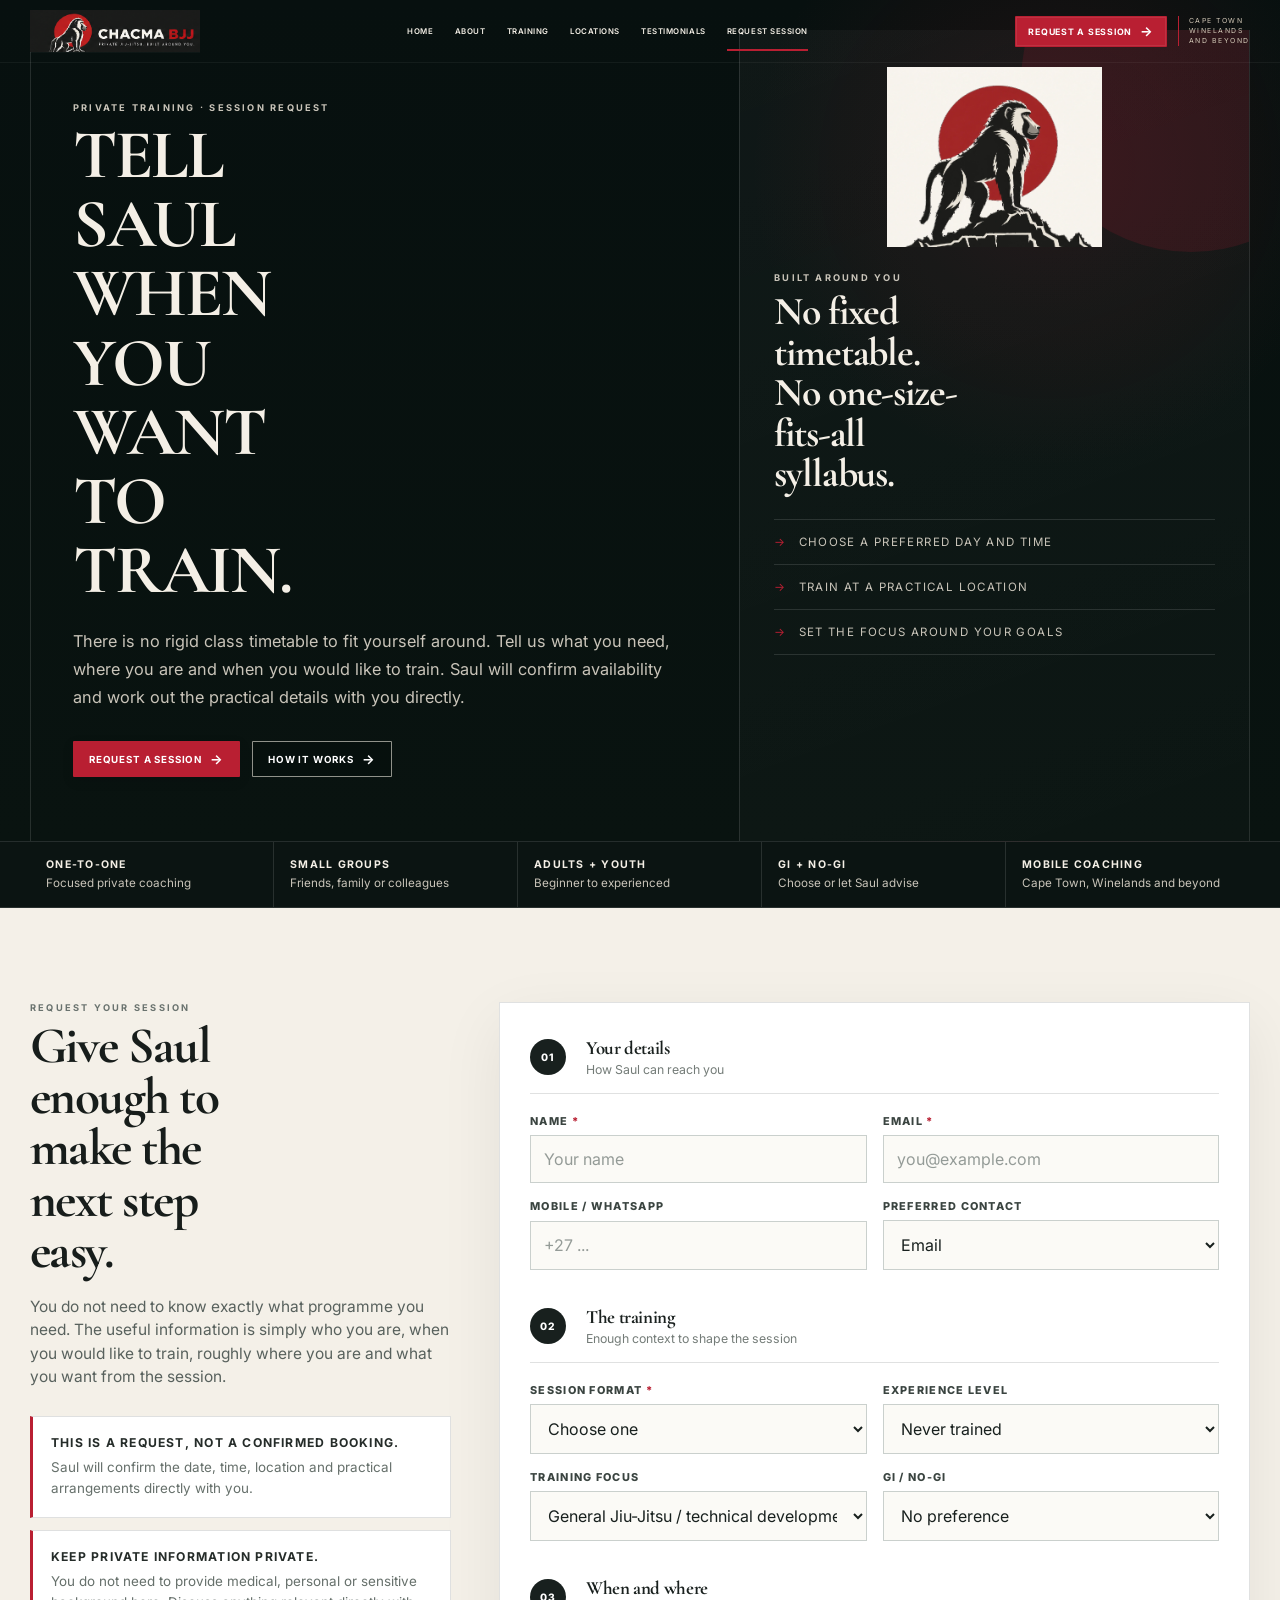
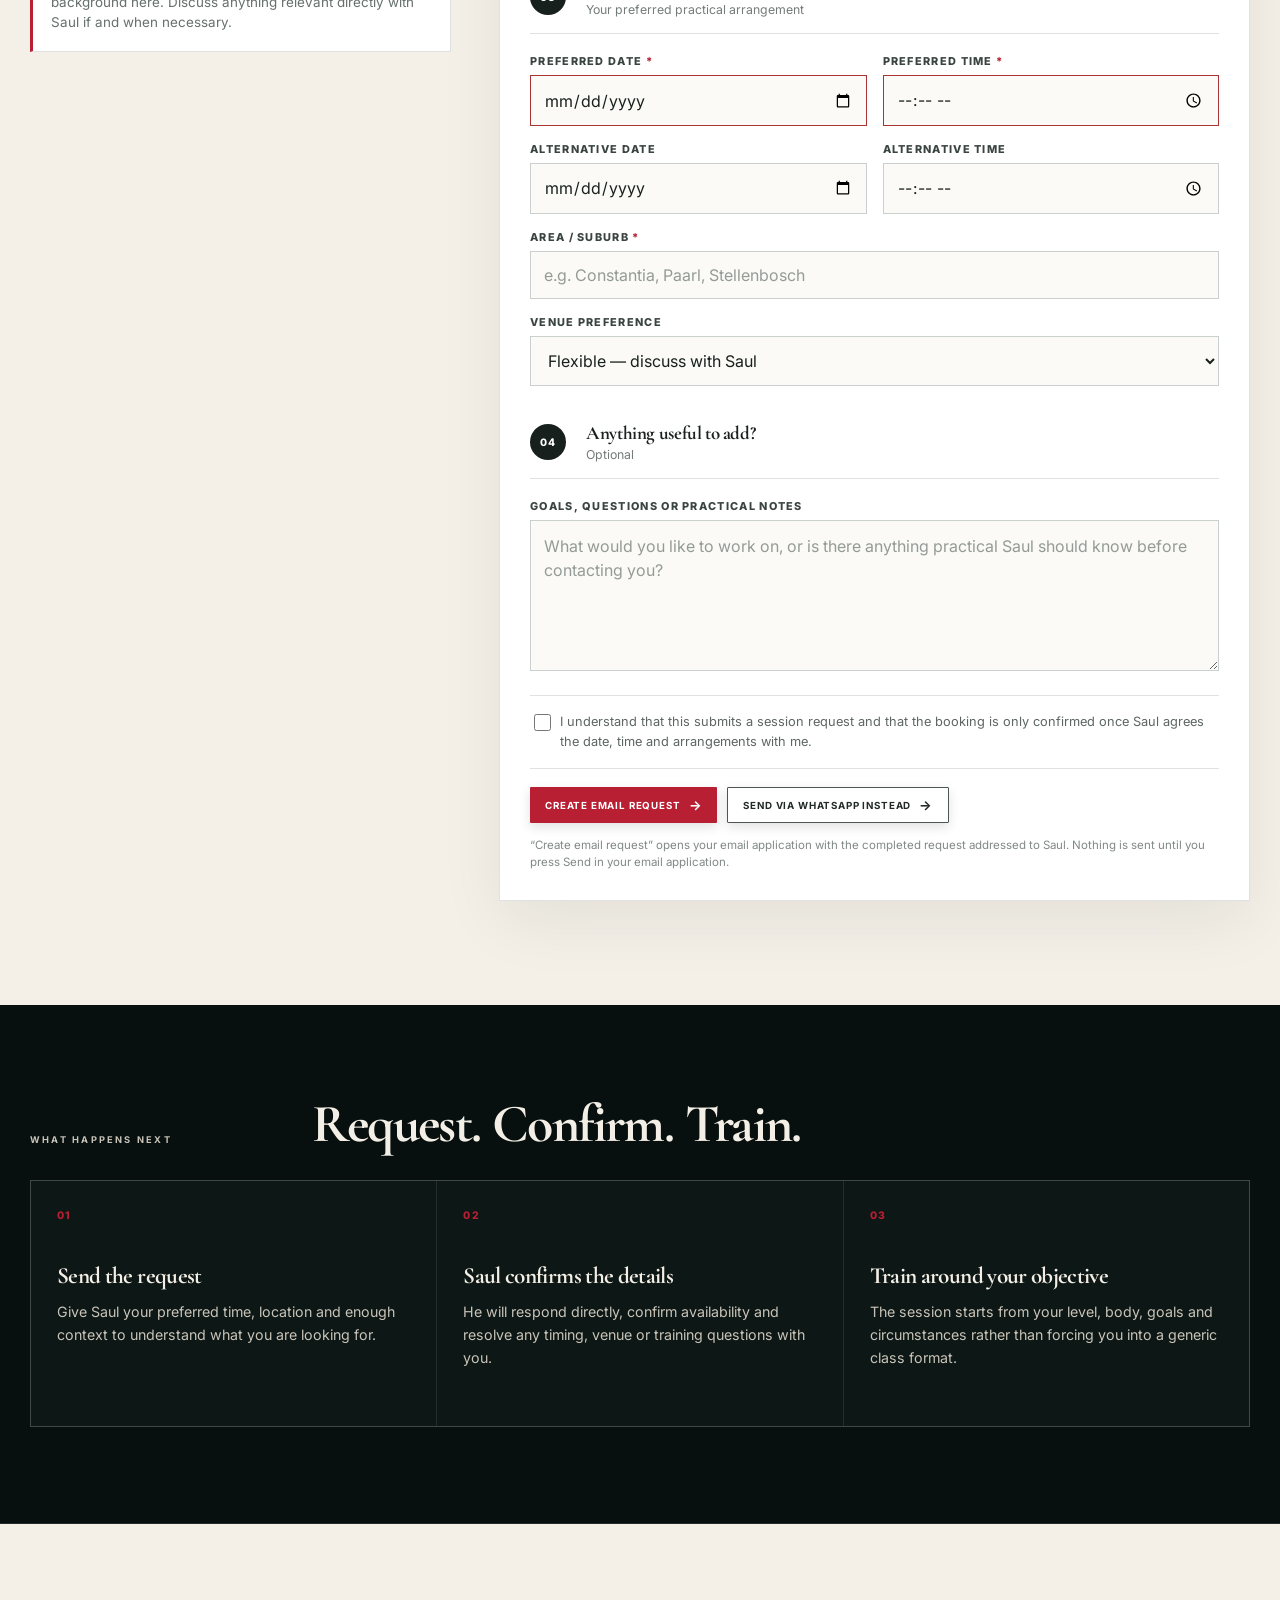
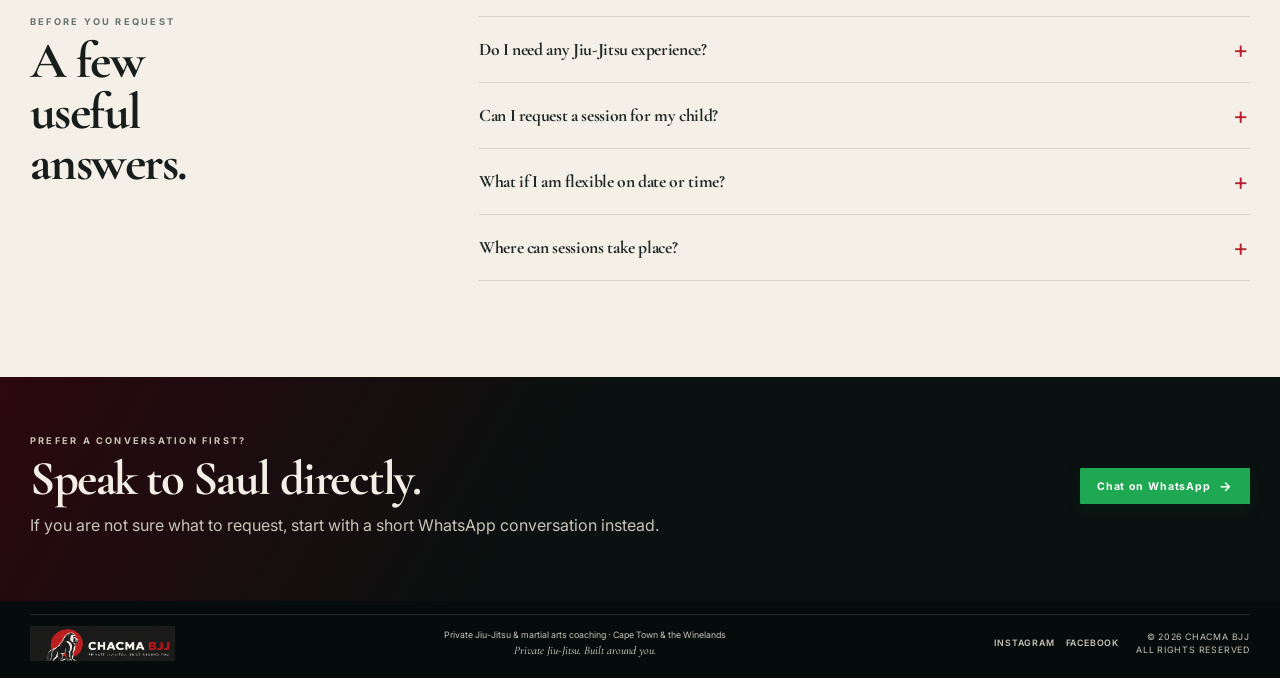
==== commit ebba9f1b: "Add files via upload" ====
--- a/request-session.html
+++ b/request-session.html
@@ -21,7 +21,7 @@
   <link rel="manifest" href="site.webmanifest">
   <link rel="preconnect" href="https://fonts.googleapis.com">
   <link rel="preconnect" href="https://fonts.gstatic.com" crossorigin>
-  <link href="https://fonts.googleapis.com/css2?family=Inter:wght@400;500;600;700;800&family=Manrope:wght@500;600;700;800&display=swap" rel="stylesheet">
+  <link href="https://fonts.googleapis.com/css2?family=Caveat:wght@500&family=Cormorant+Garamond:wght@600;700&family=Inter:wght@400;600;700&display=swap" rel="stylesheet">
   <link rel="stylesheet" href="styles.css">
   <link rel="stylesheet" href="session.css">
   <script defer src="script.js"></script>
--- a/styles.css
+++ b/styles.css
@@ -226,3 +226,213 @@
   .contact-action{grid-template-columns:1fr}.contact-points{grid-template-columns:1fr 1fr}.contact-points>div:last-child{grid-column:1/-1}
 }
 @media(prefers-reduced-motion:reduce){html{scroll-behavior:auto}.reveal{opacity:1;transform:none;transition:none}.button,.training-card{transition:none}}
+
+/* ======================================================================
+   PHASE 2 — visual execution against original CHACMA BJJ mock-up
+   Phase 1 geometry and breakpoint system intentionally retained.
+   ====================================================================== */
+:root{
+  --bg:#07100f;
+  --bg-2:#0b1513;
+  --panel:#0d1715;
+  --ink:#f4efe6;
+  --ink-soft:#c9c4b9;
+  --ink-dark:#171d1b;
+  --light:#f4f0e8;
+  --paper:#f8f4eb;
+  --red:#b91f32;
+  --red-bright:#cf3045;
+  --display:'Cormorant Garamond',Georgia,'Times New Roman',serif;
+  --script:'Caveat','Segoe Print',cursive;
+  --sans:'Inter',ui-sans-serif,system-ui,-apple-system,BlinkMacSystemFont,'Segoe UI',sans-serif;
+}
+body{background:#06100e}
+h1,h2,h3{font-family:var(--display);font-weight:700;letter-spacing:-.028em}
+.eyebrow{font-family:var(--sans);font-weight:700;letter-spacing:.24em}
+.section-light{background:var(--light)}
+
+/* Header */
+.site-header{border-bottom-color:rgba(255,255,255,.05)}
+.header-inner{min-height:62px}
+.brand-logo{width:170px;filter:drop-shadow(0 1px 0 rgba(255,255,255,.03))}
+.nav{font-size:clamp(.49rem,.59vw,.61rem);letter-spacing:.07em;font-weight:600}
+.nav a:first-child::after{bottom:-6px;width:24px;left:50%;right:auto;transform:translateX(-50%)}
+.header-actions .button{box-shadow:inset 0 0 0 1px rgba(255,255,255,.08)}
+.header-kicker{color:#d1c7b6;letter-spacing:.22em}
+
+/* Buttons */
+.button{border-radius:1px;min-height:36px;font-weight:700;letter-spacing:.085em;box-shadow:0 4px 12px rgba(0,0,0,.12)}
+.button::after{font-size:.83rem}
+.button-ghost{background:rgba(5,12,11,.36);border-color:rgba(244,239,230,.58);box-shadow:none}
+.button-play::after{display:none}
+.button-play::before{content:'▶';display:grid;place-items:center;width:18px;height:18px;border:1px solid currentColor;border-radius:50%;font-size:6px;line-height:1;padding-left:1px}
+.button-small{min-height:31px}
+.button-whatsapp{box-shadow:0 5px 15px rgba(7,74,35,.22)}
+
+/* Hero */
+.hero{background:#06100e}
+.hero-media img{object-position:58% 52%;filter:saturate(.88) contrast(1.06) brightness(.92);transform:scale(1.012)}
+.hero-shade{background:
+  linear-gradient(90deg,rgba(4,12,11,.995) 0%,rgba(4,12,11,.98) 24%,rgba(4,12,11,.88) 36%,rgba(4,12,11,.54) 48%,rgba(4,12,11,.10) 66%,rgba(4,12,11,.13) 80%,rgba(4,12,11,.43) 100%),
+  linear-gradient(180deg,rgba(4,12,11,.24),rgba(4,12,11,.02) 43%,rgba(4,12,11,.42) 100%),
+  radial-gradient(circle at 8% 75%,rgba(153,21,40,.15),transparent 29%)}
+.hero::before{background:radial-gradient(circle at 2% 70%,rgba(83,33,29,.18),transparent 31%)}
+.hero-copy{width:51%;padding-top:76px}
+.hero h1{font-size:clamp(2.52rem,4.45vw,5rem);line-height:.86;letter-spacing:-.03em;max-width:12ch;margin-bottom:11px}
+.hero-lede{font-size:clamp(.71rem,.84vw,.85rem);line-height:1.46;color:#d2cec5;max-width:500px}
+.hero-actions{margin-top:13px}
+.hero-note{font-weight:600;letter-spacing:.21em;color:#d1c7b8}
+.hero-note::after{height:1px;background:#d6263c}
+.hero-note-mid{color:#d9bda7}
+
+/* Credentials */
+.credential-strip{background:#07110f}
+.credential{padding:8px 11px}
+.credential svg{width:25px;height:25px;flex-basis:25px;stroke-width:1.55}
+.credential strong{font-size:clamp(.48rem,.57vw,.59rem);letter-spacing:.09em}
+.credential small{color:#c8c3b8;font-size:clamp(.52rem,.61vw,.63rem)}
+
+/* Why private */
+.why-grid{border-color:rgba(23,29,27,.16)}
+.why-visual img{filter:saturate(.84) contrast(1.08) brightness(.78)}
+.why-visual::after{background:linear-gradient(0deg,rgba(8,14,13,.88),rgba(8,14,13,.20) 60%,rgba(8,14,13,.05))}
+.why-overlay-text{left:clamp(18px,2.2vw,30px);bottom:clamp(14px,1.8vw,25px)}
+.why h2{font-size:clamp(1.65rem,2.72vw,2.95rem);line-height:.94;color:#fff;text-shadow:0 2px 12px rgba(0,0,0,.18)}
+.benefits{background:rgba(23,29,27,.15)}
+.benefit{background:#f6f2ea}
+.benefit-icon{stroke-width:1.65}
+.benefit h3{font-size:clamp(.82rem,1.04vw,1.08rem);font-family:var(--display);font-weight:700}
+.benefit p{color:#606762;font-size:clamp(.59rem,.68vw,.73rem)}
+
+/* Training */
+.training{background:#f7f3eb}
+.section-title-line h2{font-size:.62rem;font-weight:700;letter-spacing:.25em}
+.section-side-note{font-size:.54rem;letter-spacing:.18em}
+.training-grid{gap:9px}
+.training-card{border-color:rgba(23,29,27,.14);background:#fbf8f2;box-shadow:0 2px 0 rgba(23,29,27,.02)}
+.training-card img{filter:saturate(.82) contrast(1.06) brightness(.94)}
+.training-card:nth-child(1) img{object-position:center 42%}
+.training-card:nth-child(2) img{object-position:center 56%}
+.training-card:nth-child(3) img{object-position:center 45%}
+.training-card:nth-child(4) img{object-position:center 38%}
+.training-card:nth-child(5) img{object-position:center 48%}
+.training-card:nth-child(6) img{filter:saturate(.76) contrast(1.08) brightness(.86)}
+.training-card h3{font-family:var(--display);font-size:clamp(.82rem,.96vw,1rem);line-height:1.02}
+.training-card p{color:#626864}
+.training-card a{color:#b91f32;font-size:.52rem;letter-spacing:.12em}
+
+/* Meet Saul */
+.about{background:#07100f}
+.about-grid{background:radial-gradient(circle at 51% 36%,rgba(20,53,42,.22),transparent 38%),#07100f}
+.about-portrait{background:#091210}
+.about-portrait img{object-position:65% 19%;filter:saturate(.78) contrast(1.08) brightness(.82)}
+.about-portrait::after{background:linear-gradient(90deg,rgba(6,13,12,.68) 0%,rgba(6,13,12,.10) 44%,rgba(6,13,12,.03) 72%),linear-gradient(180deg,rgba(7,14,13,.02) 42%,rgba(7,14,13,.62) 100%)}
+.script-line{left:13px;top:18px;bottom:auto;max-width:122px;font-family:var(--script);font-size:clamp(1.25rem,2vw,2.15rem);font-weight:500;line-height:.88;letter-spacing:-.02em;transform:rotate(-8deg);text-shadow:0 2px 8px rgba(0,0,0,.42)}
+.about-copy{background:linear-gradient(90deg,#0b1613,#091310 72%,#08110f);padding-top:18px}
+.about .eyebrow{color:#cbb99f}
+.about h2{font-size:clamp(1.72rem,2.75vw,3.05rem);line-height:.9;max-width:12ch;margin-bottom:8px}
+.about-copy>p:not(.eyebrow){color:#d0cbc1;font-size:clamp(.61rem,.71vw,.77rem);line-height:1.4}
+.about-facts{gap:7px;margin-top:11px}
+.about-facts span{padding:5px 2px 0;border-top:0;display:grid;grid-template-rows:25px auto;align-content:start;gap:4px;color:#ece7dd;font-size:clamp(.42rem,.48vw,.52rem);letter-spacing:.045em}
+.about-facts span::before{display:none}
+.about-facts svg{width:22px;height:22px;fill:none;stroke:#e8e1d5;stroke-width:1.45;stroke-linecap:round;stroke-linejoin:round}
+.about-facts b{font-weight:600}
+.about-quote{padding:12px;background:linear-gradient(90deg,rgba(7,14,13,.18),rgba(7,14,13,.54)),url('assets/images/private-coaching-dark.webp') 55% center/cover no-repeat}
+.about-quote::after{background:linear-gradient(180deg,rgba(7,14,13,.02),rgba(7,14,13,.62))}
+.quote-card{width:min(80%,238px);background:#f3eee4;color:#262b28;padding:14px 14px 13px;border-left:0;box-shadow:0 10px 28px rgba(0,0,0,.18);transform:rotate(-2.2deg)}
+.quote-card::before{content:'“';display:block;font-family:var(--display);font-size:2.9rem;line-height:.58;color:#b7bab4;margin-bottom:2px}
+.quote-card p{font-family:var(--display);font-style:italic;font-size:clamp(.76rem,.88vw,.95rem);line-height:1.18}
+.quote-card footer{border-bottom:2px solid var(--red);padding-bottom:8px;width:max-content;max-width:100%}
+.about-quote-foot{font-weight:600;color:#ddd6c9;letter-spacing:.16em}
+
+/* Locations and CSS-generated CHACMA brand rail */
+.locations{background:#07100f}
+.locations-grid{background:#07100f}
+.locations-visual>img{filter:saturate(.76) contrast(1.1) brightness(.7)}
+.locations-visual::after{background:linear-gradient(90deg,rgba(7,14,13,.12),rgba(7,14,13,.26) 55%,rgba(7,14,13,.74))}
+.locations-copy-overlay h2{font-family:var(--display);font-size:1.55rem;line-height:.92;max-width:16ch}
+.map-panel{background:#0b1412}
+.map-panel img{filter:saturate(.7) contrast(1.06) brightness(.9)}
+.brand-rail{position:relative;background:#0a1210;border-left:1px solid rgba(255,255,255,.08);overflow:hidden}
+.chacma-css-art{position:absolute;inset:0;overflow:hidden;background:radial-gradient(circle at 60% 28%,rgba(255,255,255,.035),transparent 30%),linear-gradient(180deg,#111916,#08100f)}
+.chacma-sun{position:absolute;width:76px;height:76px;border-radius:50%;right:-15px;top:18px;background:linear-gradient(145deg,#cf263b,#851724);opacity:.88;box-shadow:0 0 24px rgba(185,31,50,.12)}
+.chacma-ridge{position:absolute;left:-8%;right:-8%;bottom:0;height:54px;background:#202724;clip-path:polygon(0 78%,10% 60%,20% 66%,30% 44%,39% 55%,49% 31%,60% 54%,69% 44%,80% 68%,90% 56%,100% 76%,100% 100%,0 100%)}
+.chacma-ridge-back{bottom:17px;height:55px;background:#343a35;opacity:.52;transform:scaleX(1.06)}
+.chacma-ridge-front{background:#141a18;border-bottom:2px solid #b91f32}
+.css-baboon{position:absolute;left:12%;top:14px;width:116px;height:145px;transform-origin:50% 80%;filter:drop-shadow(0 8px 8px rgba(0,0,0,.28))}
+.css-baboon::after{content:'';position:absolute;left:7px;top:82px;width:38px;height:58px;border-left:8px solid #171c1a;border-radius:54% 0 0 60%;transform:rotate(13deg)}
+.baboon-torso{position:absolute;left:29px;top:79px;width:72px;height:61px;background:#171c1a;clip-path:polygon(24% 3%,62% 0,88% 22%,100% 75%,79% 100%,22% 96%,0 67%,8% 25%);border-radius:47% 40% 20% 35%}
+.baboon-torso::after{content:'';position:absolute;left:12px;top:10px;width:12px;height:42px;border-left:3px solid #e9e0d2;border-radius:50%;transform:rotate(15deg);opacity:.72}
+.baboon-neck{position:absolute;left:44px;top:56px;width:47px;height:47px;background:#191e1c;transform:rotate(-8deg);border-radius:38% 46% 32% 40%}
+.baboon-head{position:absolute;left:39px;top:12px;width:68px;height:65px;background:#171c1a;clip-path:polygon(15% 15%,41% 5%,62% 8%,74% 20%,79% 31%,98% 38%,100% 55%,79% 64%,70% 82%,50% 95%,28% 88%,12% 68%,5% 43%);transform:rotate(-2deg)}
+.baboon-ear{position:absolute;left:3px;top:27px;width:18px;height:20px;border-radius:50%;background:#ddd3c4;box-shadow:inset 0 0 0 5px #272c29}
+.baboon-brow{position:absolute;right:20px;top:18px;width:26px;height:9px;background:#efe7da;clip-path:polygon(0 50%,78% 0,100% 28%,76% 65%,0 100%);opacity:.92}
+.baboon-muzzle{position:absolute;right:-13px;top:28px;width:43px;height:27px;border-radius:42% 58% 52% 42%;background:#d8cfbf;transform:skewX(-8deg)}
+.baboon-muzzle::after{content:'';position:absolute;right:2px;bottom:4px;width:29px;height:9px;border-radius:50%;background:#262b28;clip-path:polygon(0 34%,100% 0,92% 65%,20% 100%)}
+.baboon-eye{position:absolute;right:24px;top:27px;width:3px;height:3px;border-radius:50%;background:#ba1f33;box-shadow:0 0 0 1px rgba(255,255,255,.28)}
+.baboon-highlight{position:absolute;left:24px;top:12px;width:8px;height:44px;border-left:3px solid #efe6d8;border-radius:50%;transform:rotate(11deg);opacity:.88}
+.brand-rail-copy{position:absolute;left:13px;right:10px;bottom:10px;display:grid;gap:2px;text-transform:uppercase;color:#d9d0c2;font-size:.42rem;line-height:1.35;letter-spacing:.17em;z-index:4}
+.brand-rail-copy strong{font-family:var(--display);font-size:.88rem;letter-spacing:.08em;color:#f2ebdf;margin-bottom:2px}
+.brand-rail-copy::before{content:'';display:block;width:26px;height:1px;background:#cf263b;margin-bottom:4px}
+
+/* Testimonials */
+.testimonials{background:#f5f1e8;padding-top:20px;padding-bottom:21px}
+.testimonial-heading h2{font-family:var(--display);font-size:1.75rem;line-height:.92}
+.testimonial-heading>p:last-child{font-size:.68rem;line-height:1.4;color:#70756f}
+.testimonial-card{background:#faf7f0;border-color:rgba(23,29,27,.12);border-top:0;box-shadow:0 2px 12px rgba(27,31,28,.035)}
+.testimonial-card::before{content:'“';font-family:var(--display);font-size:2.1rem;line-height:.5;color:#b8b8b2;display:block;margin-bottom:4px}
+.testimonial-card p{font-family:var(--display);font-style:italic;font-size:clamp(.75rem,.82vw,.86rem);line-height:1.38;color:#4f5551}
+.testimonial-card footer{font-family:var(--sans);font-style:normal;font-weight:600;border-top:0;border-bottom:1px solid rgba(185,31,50,.45);padding-bottom:5px;width:max-content;max-width:100%;color:#636964}
+
+/* Conversion band */
+.contact{padding:16px 0;background:radial-gradient(circle at 8% 80%,rgba(147,19,37,.30),transparent 25%),linear-gradient(100deg,#310a11 0%,#160d0e 32%,#08100f 69%)}
+.contact::before{opacity:.5}
+.contact-copy .eyebrow{color:#cbbca9}
+.contact h2{font-family:var(--display);font-size:1.55rem;line-height:.95}
+.contact-action{gap:8px;align-items:center}
+.contact-action .button{width:auto;min-width:128px}
+.contact-points svg{stroke:#ede7dc}
+
+/* Footer */
+.footer{background:#050c0b;padding-top:13px;padding-bottom:17px}
+.footer-inner{padding-top:11px}
+.footer-meta em{font-family:var(--display);font-style:italic;font-size:.72rem}
+.footer-social{font-weight:600}
+
+/* Request Session page: same brand system, without changing Phase 1 structure */
+.session-page .session-hero h1,.session-page .request-intro h2,.session-page .how-head h2,.session-page .faq-heading h2,.session-page .session-contact h2{font-family:var(--display);letter-spacing:-.03em}
+.session-page .session-hero{background:radial-gradient(circle at 82% 20%,rgba(185,31,50,.13),transparent 24%),linear-gradient(180deg,#07100f,#091310)}
+.session-page .session-principle h2{font-family:var(--display)}
+.session-page .form-section-head strong,.session-page .faq-list summary{font-family:var(--display)}
+
+/* Phase 2 responsive refinements — keep Phase 1 breakpoints */
+@media(max-width:1120px) and (min-width:981px){
+  .brand-logo{width:154px}
+  .nav{gap:10px;font-size:.48rem}
+  .header-actions .button{padding-inline:10px;font-size:.52rem}
+  .header-kicker{font-size:.39rem;max-width:66px}
+  .hero h1{font-size:2.72rem}
+  .hero-lede{font-size:.69rem;max-width:455px}
+  .script-line{font-size:1.35rem;max-width:92px}
+  .css-baboon{transform:scale(.84);left:3%;top:5px}
+  .brand-rail-copy{font-size:.36rem;left:8px}
+}
+@media(max-width:980px){
+  .hero-media img{object-position:63% 50%}
+  .hero h1{font-size:3rem}
+  .about-portrait img{object-position:57% 15%}
+  .script-line{font-size:1.65rem;max-width:120px}
+}
+@media(max-width:700px){
+  .hero-media img{object-position:69% 50%;opacity:.72}
+  .hero h1{line-height:.9}
+  .script-line{font-size:2rem;top:20px;max-width:150px}
+  .about-portrait img{object-position:65% 20%}
+  .testimonial-card p{font-size:.86rem}
+}
+@media(max-width:380px){
+}
+@media(prefers-reduced-motion:no-preference){
+  .chacma-sun{animation:chacma-breathe 9s ease-in-out infinite alternate}
+}
+@keyframes chacma-breathe{from{transform:translateY(0);opacity:.82}to{transform:translateY(-3px);opacity:.92}}
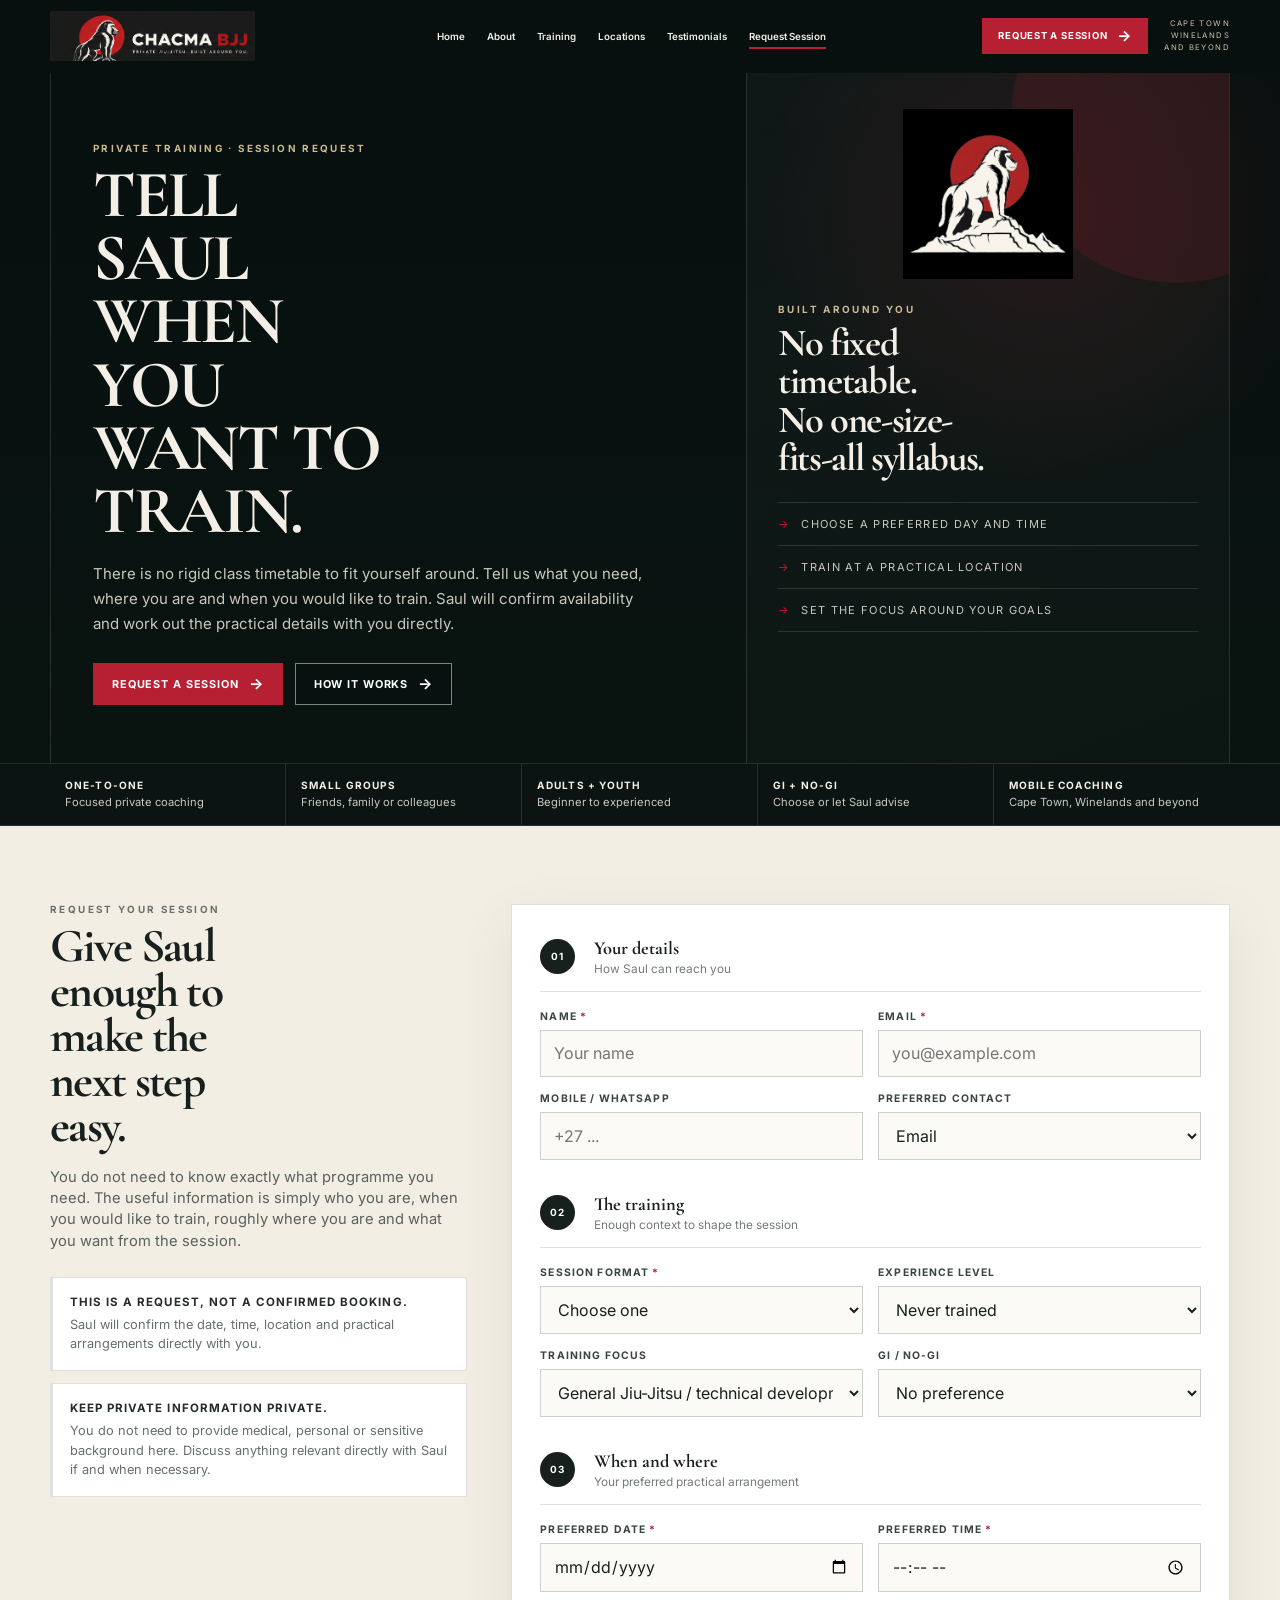
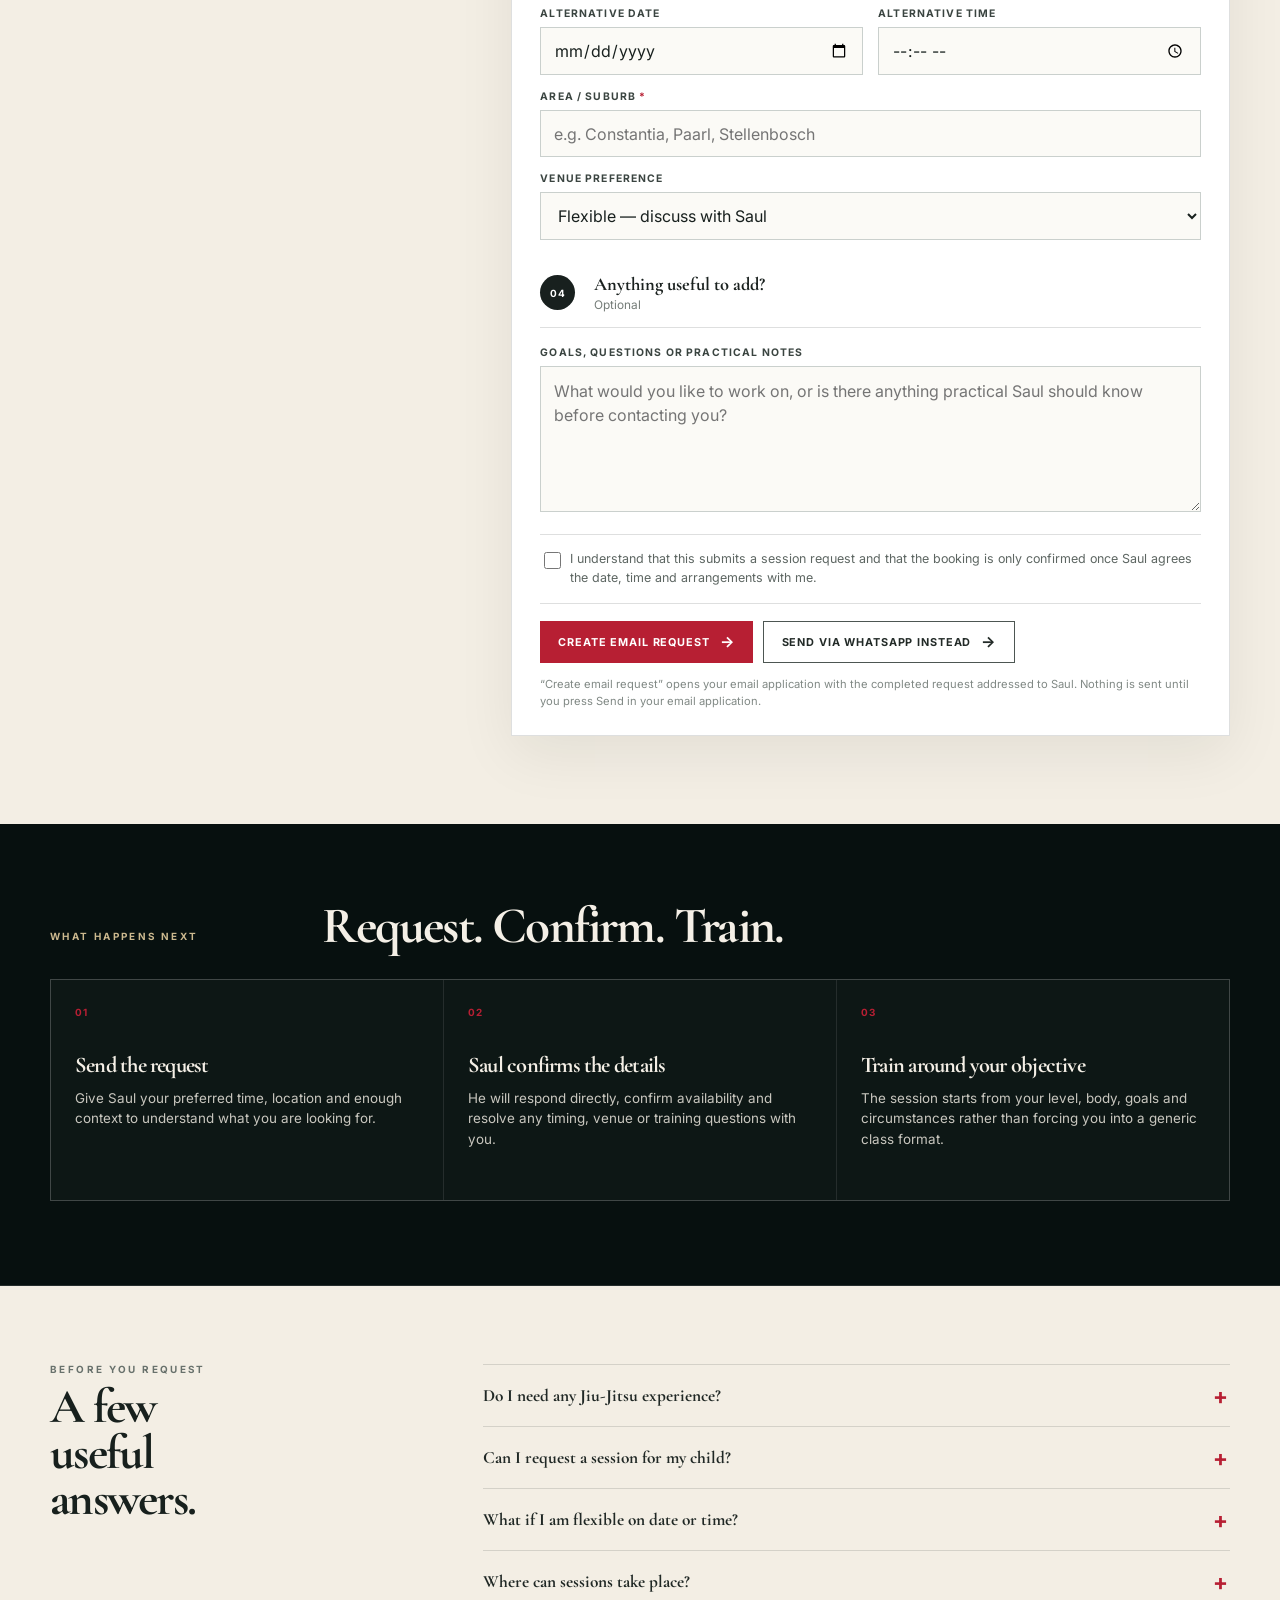
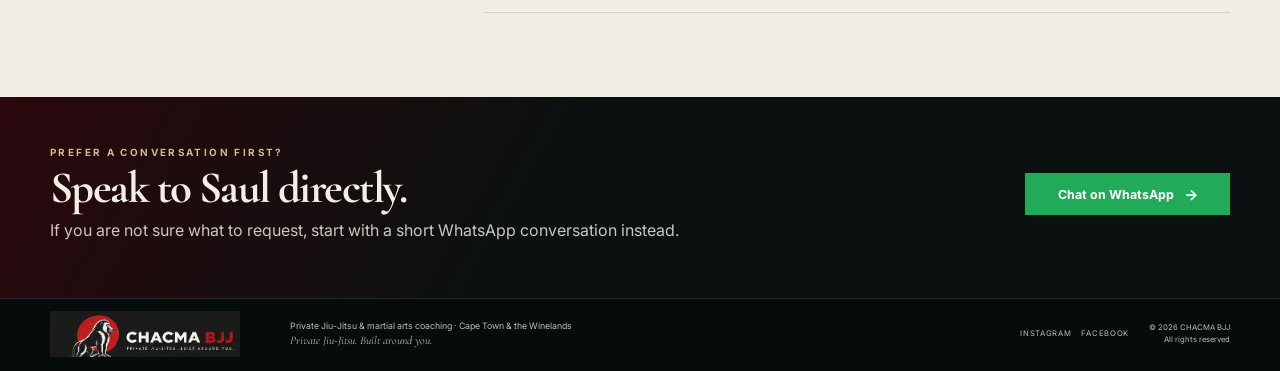
==== commit 7bc208af: "Add files via upload" ====
--- a/request-session.html
+++ b/request-session.html
@@ -21,7 +21,7 @@
   <link rel="manifest" href="site.webmanifest">
   <link rel="preconnect" href="https://fonts.googleapis.com">
   <link rel="preconnect" href="https://fonts.gstatic.com" crossorigin>
-  <link href="https://fonts.googleapis.com/css2?family=Caveat:wght@500&family=Cormorant+Garamond:wght@600;700&family=Inter:wght@400;600;700&display=swap" rel="stylesheet">
+  <link href="https://fonts.googleapis.com/css2?family=Caveat:wght@500;600&family=Cormorant+Garamond:wght@600;700&family=Inter:wght@400;600;700&display=swap" rel="stylesheet">
   <link rel="stylesheet" href="styles.css">
   <link rel="stylesheet" href="session.css">
   <script defer src="script.js"></script>
@@ -29,148 +29,45 @@
 </head>
 <body class="session-page">
   <a class="skip-link" href="#main">Skip to content</a>
-
   <header class="site-header" data-header>
     <div class="shell header-inner">
-      <a class="brand" href="index.html#top" aria-label="CHACMA BJJ home">
-        <img src="assets/images/logo-horizontal-dark.png" alt="CHACMA BJJ" class="brand-logo">
-      </a>
-      <button class="menu-toggle" type="button" aria-expanded="false" aria-controls="nav" data-menu-toggle>
-        <span></span><span></span><span></span><span class="sr-only">Toggle navigation</span>
-      </button>
+      <a class="brand" href="index.html#top" aria-label="CHACMA BJJ home"><img src="assets/images/logo-horizontal-dark.png" alt="CHACMA BJJ" class="brand-logo"></a>
+      <button class="menu-toggle" type="button" aria-expanded="false" aria-controls="nav" data-menu-toggle><span></span><span></span><span></span><span class="sr-only">Toggle navigation</span></button>
       <nav id="nav" class="nav session-nav" aria-label="Primary" data-nav>
-        <a href="index.html#top">Home</a>
-        <a href="index.html#about">About</a>
-        <a href="index.html#training">Training</a>
-        <a href="index.html#locations">Locations</a>
-        <a href="index.html#testimonials">Testimonials</a>
-        <a class="is-active" href="request-session.html" aria-current="page">Request Session</a>
+        <a href="index.html#top">Home</a><a href="index.html#about">About</a><a href="index.html#training">Training</a><a href="index.html#locations">Locations</a><a href="index.html#testimonials">Testimonials</a><a class="is-active" href="request-session.html" aria-current="page">Request Session</a>
       </nav>
-      <div class="header-actions">
-        <a class="button button-small" href="#request-form">Request a session</a>
-        <div class="header-kicker">Cape Town<br>Winelands<br>and beyond</div>
-      </div>
+      <div class="header-actions"><a class="button button-small" href="#request-form">Request a session</a><div class="header-kicker">Cape Town<br>Winelands<br>and beyond</div></div>
     </div>
   </header>
-
   <main id="main">
     <section class="session-hero section-dark">
       <div class="shell session-hero-grid">
-        <div class="session-hero-copy reveal">
-          <p class="eyebrow">Private training · Session request</p>
-          <h1>Tell Saul when you want to train.</h1>
-          <p class="session-hero-lede">There is no rigid class timetable to fit yourself around. Tell us what you need, where you are and when you would like to train. Saul will confirm availability and work out the practical details with you directly.</p>
-          <div class="session-hero-actions">
-            <a class="button" href="#request-form">Request a session</a>
-            <a class="button button-ghost" href="#how-it-works">How it works</a>
-          </div>
-        </div>
-        <aside class="session-principle reveal" aria-label="Private coaching principles">
-          <div class="session-mark-wrap"><img src="assets/images/logo-mark-brand.webp" alt="" class="session-mark" aria-hidden="true"></div>
-          <p class="eyebrow">Built around you</p>
-          <h2>No fixed timetable.<br>No one-size-fits-all syllabus.</h2>
-          <div class="principle-list"><span>Choose a preferred day and time</span><span>Train at a practical location</span><span>Set the focus around your goals</span></div>
-        </aside>
+        <div class="session-hero-copy"><p class="eyebrow eyebrow-warm">Private training · Session request</p><h1>Tell Saul when you want to train.</h1><p class="session-hero-lede">There is no rigid class timetable to fit yourself around. Tell us what you need, where you are and when you would like to train. Saul will confirm availability and work out the practical details with you directly.</p><div class="session-hero-actions"><a class="button" href="#request-form">Request a session</a><a class="button button-ghost" href="#how-it-works">How it works</a></div></div>
+        <aside class="session-principle" aria-label="Private coaching principles"><div class="session-mark-wrap"><img src="assets/images/logo-mark-brand.webp" alt="" class="session-mark" aria-hidden="true"></div><p class="eyebrow eyebrow-warm">Built around you</p><h2>No fixed timetable.<br>No one-size-fits-all syllabus.</h2><div class="principle-list"><span>Choose a preferred day and time</span><span>Train at a practical location</span><span>Set the focus around your goals</span></div></aside>
       </div>
     </section>
-
-    <section class="session-rail" aria-label="Session request summary">
-      <div class="shell session-rail-grid">
-        <div><strong>One-to-one</strong><span>Focused private coaching</span></div>
-        <div><strong>Small groups</strong><span>Friends, family or colleagues</span></div>
-        <div><strong>Adults + youth</strong><span>Beginner to experienced</span></div>
-        <div><strong>Gi + no-gi</strong><span>Choose or let Saul advise</span></div>
-        <div><strong>Mobile coaching</strong><span>Cape Town, Winelands and beyond</span></div>
-      </div>
-    </section>
-
+    <section class="session-rail" aria-label="Session request summary"><div class="shell session-rail-grid"><div><strong>One-to-one</strong><span>Focused private coaching</span></div><div><strong>Small groups</strong><span>Friends, family or colleagues</span></div><div><strong>Adults + youth</strong><span>Beginner to experienced</span></div><div><strong>Gi + no-gi</strong><span>Choose or let Saul advise</span></div><div><strong>Mobile coaching</strong><span>Cape Town, Winelands and beyond</span></div></div></section>
     <section class="request-section section-light" id="request-form" aria-labelledby="request-title">
       <div class="shell request-grid">
-        <div class="request-intro reveal">
-          <p class="eyebrow">Request your session</p>
-          <h2 id="request-title">Give Saul enough to make the next step easy.</h2>
-          <p>You do not need to know exactly what programme you need. The useful information is simply who you are, when you would like to train, roughly where you are and what you want from the session.</p>
-          <div class="request-notes">
-            <div><strong>This is a request, not a confirmed booking.</strong><span>Saul will confirm the date, time, location and practical arrangements directly with you.</span></div>
-            <div><strong>Keep private information private.</strong><span>You do not need to provide medical, personal or sensitive background here. Discuss anything relevant directly with Saul if and when necessary.</span></div>
-          </div>
-        </div>
-
-        <form class="session-form reveal" id="session-request-form" novalidate>
+        <div class="request-intro"><p class="eyebrow">Request your session</p><h2 id="request-title">Give Saul enough to make the next step easy.</h2><p>You do not need to know exactly what programme you need. The useful information is simply who you are, when you would like to train, roughly where you are and what you want from the session.</p><div class="request-notes"><div><strong>This is a request, not a confirmed booking.</strong><span>Saul will confirm the date, time, location and practical arrangements directly with you.</span></div><div><strong>Keep private information private.</strong><span>You do not need to provide medical, personal or sensitive background here. Discuss anything relevant directly with Saul if and when necessary.</span></div></div></div>
+        <form class="session-form" id="session-request-form" novalidate>
           <div class="form-section-head"><span>01</span><div><strong>Your details</strong><small>How Saul can reach you</small></div></div>
-          <div class="form-grid form-grid-2">
-            <label class="form-field"><span>Name <em>*</em></span><input type="text" name="name" autocomplete="name" required placeholder="Your name"></label>
-            <label class="form-field"><span>Email <em>*</em></span><input type="email" name="email" autocomplete="email" required placeholder="you@example.com"></label>
-            <label class="form-field"><span>Mobile / WhatsApp</span><input type="tel" name="phone" autocomplete="tel" placeholder="+27 ..."></label>
-            <label class="form-field"><span>Preferred contact</span><select name="contact_method"><option>Email</option><option>WhatsApp</option><option>Phone call</option><option>No preference</option></select></label>
-          </div>
-
+          <div class="form-grid form-grid-2"><label class="form-field"><span>Name <em>*</em></span><input type="text" name="name" autocomplete="name" required placeholder="Your name"></label><label class="form-field"><span>Email <em>*</em></span><input type="email" name="email" autocomplete="email" required placeholder="you@example.com"></label><label class="form-field"><span>Mobile / WhatsApp</span><input type="tel" name="phone" autocomplete="tel" placeholder="+27 ..."></label><label class="form-field"><span>Preferred contact</span><select name="contact_method"><option>Email</option><option>WhatsApp</option><option>Phone call</option><option>No preference</option></select></label></div>
           <div class="form-section-head"><span>02</span><div><strong>The training</strong><small>Enough context to shape the session</small></div></div>
-          <div class="form-grid form-grid-2">
-            <label class="form-field"><span>Session format <em>*</em></span><select name="session_format" required><option value="">Choose one</option><option>One-to-one coaching</option><option>Two-person / private pair</option><option>Small-group session</option><option>Youth / child coaching</option><option>Not sure yet</option></select></label>
-            <label class="form-field"><span>Experience level</span><select name="experience"><option>Never trained</option><option>Beginner</option><option>Some experience</option><option>Experienced</option><option>Competition / performance</option></select></label>
-            <label class="form-field"><span>Training focus</span><select name="focus"><option>General Jiu-Jitsu / technical development</option><option>Beginner foundations</option><option>Self-defence</option><option>Competition / performance</option><option>Youth development</option><option>Not sure — discuss with Saul</option></select></label>
-            <label class="form-field"><span>Gi / no-gi</span><select name="gi_preference"><option>No preference</option><option>Gi</option><option>No-gi</option><option>Both</option><option>Not sure</option></select></label>
-          </div>
-
+          <div class="form-grid form-grid-2"><label class="form-field"><span>Session format <em>*</em></span><select name="session_format" required><option value="">Choose one</option><option>One-to-one coaching</option><option>Two-person / private pair</option><option>Small-group session</option><option>Youth / child coaching</option><option>Not sure yet</option></select></label><label class="form-field"><span>Experience level</span><select name="experience"><option>Never trained</option><option>Beginner</option><option>Some experience</option><option>Experienced</option><option>Competition / performance</option></select></label><label class="form-field"><span>Training focus</span><select name="focus"><option>General Jiu-Jitsu / technical development</option><option>Beginner foundations</option><option>Self-defence</option><option>Competition / performance</option><option>Youth development</option><option>Not sure — discuss with Saul</option></select></label><label class="form-field"><span>Gi / no-gi</span><select name="gi_preference"><option>No preference</option><option>Gi</option><option>No-gi</option><option>Both</option><option>Not sure</option></select></label></div>
           <div class="form-section-head"><span>03</span><div><strong>When and where</strong><small>Your preferred practical arrangement</small></div></div>
-          <div class="form-grid form-grid-2">
-            <label class="form-field"><span>Preferred date <em>*</em></span><input type="date" name="preferred_date" required data-preferred-date></label>
-            <label class="form-field"><span>Preferred time <em>*</em></span><input type="time" name="preferred_time" required></label>
-            <label class="form-field"><span>Alternative date</span><input type="date" name="alternative_date" data-alternative-date></label>
-            <label class="form-field"><span>Alternative time</span><input type="time" name="alternative_time"></label>
-            <label class="form-field form-field-wide"><span>Area / suburb <em>*</em></span><input type="text" name="location" required placeholder="e.g. Constantia, Paarl, Stellenbosch"></label>
-            <label class="form-field form-field-wide"><span>Venue preference</span><select name="venue_preference"><option>Flexible — discuss with Saul</option><option>My home</option><option>My gym / training venue</option><option>Workplace / private venue</option><option>Please suggest a suitable venue</option></select></label>
-          </div>
-
+          <div class="form-grid form-grid-2"><label class="form-field"><span>Preferred date <em>*</em></span><input type="date" name="preferred_date" required data-preferred-date></label><label class="form-field"><span>Preferred time <em>*</em></span><input type="time" name="preferred_time" required></label><label class="form-field"><span>Alternative date</span><input type="date" name="alternative_date" data-alternative-date></label><label class="form-field"><span>Alternative time</span><input type="time" name="alternative_time"></label><label class="form-field form-field-wide"><span>Area / suburb <em>*</em></span><input type="text" name="location" required placeholder="e.g. Constantia, Paarl, Stellenbosch"></label><label class="form-field form-field-wide"><span>Venue preference</span><select name="venue_preference"><option>Flexible — discuss with Saul</option><option>My home</option><option>My gym / training venue</option><option>Workplace / private venue</option><option>Please suggest a suitable venue</option></select></label></div>
           <div class="form-section-head"><span>04</span><div><strong>Anything useful to add?</strong><small>Optional</small></div></div>
           <label class="form-field"><span>Goals, questions or practical notes</span><textarea name="notes" rows="5" placeholder="What would you like to work on, or is there anything practical Saul should know before contacting you?"></textarea></label>
           <label class="form-check"><input type="checkbox" name="acknowledgement" required><span>I understand that this submits a session request and that the booking is only confirmed once Saul agrees the date, time and arrangements with me.</span></label>
-          <div class="form-error" data-form-error role="alert" hidden></div>
-          <div class="form-actions"><button class="button form-submit" type="submit">Create email request</button><button class="button button-ghost-dark" type="button" data-session-whatsapp>Send via WhatsApp instead</button></div>
-          <p class="transport-note">“Create email request” opens your email application with the completed request addressed to Saul. Nothing is sent until you press Send in your email application.</p>
+          <div class="form-error" data-form-error role="alert" hidden></div><div class="form-actions"><button class="button form-submit" type="submit">Create email request</button><button class="button button-ghost-dark" type="button" data-session-whatsapp>Send via WhatsApp instead</button></div><p class="transport-note">“Create email request” opens your email application with the completed request addressed to Saul. Nothing is sent until you press Send in your email application.</p>
         </form>
       </div>
     </section>
-
-    <section class="how-section section-dark" id="how-it-works" aria-labelledby="how-title">
-      <div class="shell">
-        <div class="how-head reveal"><p class="eyebrow">What happens next</p><h2 id="how-title">Request. Confirm. Train.</h2></div>
-        <div class="how-grid">
-          <article class="how-card reveal"><span>01</span><h3>Send the request</h3><p>Give Saul your preferred time, location and enough context to understand what you are looking for.</p></article>
-          <article class="how-card reveal"><span>02</span><h3>Saul confirms the details</h3><p>He will respond directly, confirm availability and resolve any timing, venue or training questions with you.</p></article>
-          <article class="how-card reveal"><span>03</span><h3>Train around your objective</h3><p>The session starts from your level, body, goals and circumstances rather than forcing you into a generic class format.</p></article>
-        </div>
-      </div>
-    </section>
-
-    <section class="session-faq section-light" aria-labelledby="faq-title">
-      <div class="shell faq-grid">
-        <div class="faq-heading reveal"><p class="eyebrow">Before you request</p><h2 id="faq-title">A few useful answers.</h2></div>
-        <div class="faq-list">
-          <details class="reveal"><summary>Do I need any Jiu-Jitsu experience?</summary><p>No. Private coaching works particularly well for complete beginners because Saul can set the pace and explain the fundamentals without the pressure of keeping up with a class.</p></details>
-          <details class="reveal"><summary>Can I request a session for my child?</summary><p>Yes. Choose “Youth / child coaching” in the form. Saul can then discuss age, goals and the practical setup directly with the parent or guardian.</p></details>
-          <details class="reveal"><summary>What if I am flexible on date or time?</summary><p>Use the alternative date and time fields or mention your wider availability in the notes. More flexibility usually makes arranging a session easier.</p></details>
-          <details class="reveal"><summary>Where can sessions take place?</summary><p>Depending on what is practical, sessions can take place at your home, gym, workplace or another suitable venue across Cape Town, the Winelands and surrounding areas.</p></details>
-        </div>
-      </div>
-    </section>
-
-    <section class="session-contact section-dark">
-      <div class="shell session-contact-grid reveal">
-        <div><p class="eyebrow">Prefer a conversation first?</p><h2>Speak to Saul directly.</h2><p>If you are not sure what to request, start with a short WhatsApp conversation instead.</p></div>
-        <a class="button button-whatsapp" href="#" data-whatsapp>Chat on WhatsApp</a>
-      </div>
-    </section>
+    <section class="how-section section-dark" id="how-it-works" aria-labelledby="how-title"><div class="shell"><div class="how-head"><p class="eyebrow eyebrow-warm">What happens next</p><h2 id="how-title">Request. Confirm. Train.</h2></div><div class="how-grid"><article class="how-card"><span>01</span><h3>Send the request</h3><p>Give Saul your preferred time, location and enough context to understand what you are looking for.</p></article><article class="how-card"><span>02</span><h3>Saul confirms the details</h3><p>He will respond directly, confirm availability and resolve any timing, venue or training questions with you.</p></article><article class="how-card"><span>03</span><h3>Train around your objective</h3><p>The session starts from your level, body, goals and circumstances rather than forcing you into a generic class format.</p></article></div></div></section>
+    <section class="session-faq section-light" aria-labelledby="faq-title"><div class="shell faq-grid"><div class="faq-heading"><p class="eyebrow">Before you request</p><h2 id="faq-title">A few useful answers.</h2></div><div class="faq-list"><details><summary>Do I need any Jiu-Jitsu experience?</summary><p>No. Private coaching works particularly well for complete beginners because Saul can set the pace and explain the fundamentals without the pressure of keeping up with a class.</p></details><details><summary>Can I request a session for my child?</summary><p>Yes. Choose “Youth / child coaching” in the form. Saul can then discuss age, goals and the practical setup directly with the parent or guardian.</p></details><details><summary>What if I am flexible on date or time?</summary><p>Use the alternative date and time fields or mention your wider availability in the notes. More flexibility usually makes arranging a session easier.</p></details><details><summary>Where can sessions take place?</summary><p>Depending on what is practical, sessions can take place at your home, gym, workplace or another suitable venue across Cape Town, the Winelands and surrounding areas.</p></details></div></div></section>
+    <section class="session-contact section-dark"><div class="shell session-contact-grid"><div><p class="eyebrow eyebrow-warm">Prefer a conversation first?</p><h2>Speak to Saul directly.</h2><p>If you are not sure what to request, start with a short WhatsApp conversation instead.</p></div><a class="button button-whatsapp" href="#" data-whatsapp>Chat on WhatsApp</a></div></section>
   </main>
-
-  <footer class="footer">
-    <div class="shell footer-inner">
-      <a class="brand footer-brand" href="index.html#top" aria-label="CHACMA BJJ home"><img src="assets/images/logo-horizontal-dark.png" alt="CHACMA BJJ" class="footer-logo"></a>
-      <div class="footer-meta">Private Jiu-Jitsu & martial arts coaching · Cape Town & the Winelands<br><em>Private Jiu-Jitsu. Built around you.</em></div>
-      <div class="footer-social"><a href="https://www.instagram.com/chacmabjj/" target="_blank" rel="noopener noreferrer">Instagram</a><a href="https://www.facebook.com/profile.php?id=61593930403911" target="_blank" rel="noopener noreferrer">Facebook</a></div>
-      <div class="footer-note">© 2026 CHACMA BJJ<br>All rights reserved</div>
-    </div>
-  </footer>
+  <footer class="footer"><div class="shell footer-inner"><a class="brand footer-brand" href="index.html#top" aria-label="CHACMA BJJ home"><img src="assets/images/logo-horizontal-dark.png" alt="CHACMA BJJ" class="footer-logo"></a><div class="footer-meta">Private Jiu-Jitsu & martial arts coaching · Cape Town & the Winelands<br><em>Private Jiu-Jitsu. Built around you.</em></div><div class="footer-social"><a href="https://www.instagram.com/chacmabjj/" target="_blank" rel="noopener noreferrer">Instagram</a><a href="https://www.facebook.com/profile.php?id=61593930403911" target="_blank" rel="noopener noreferrer">Facebook</a></div><div class="footer-note">© 2026 CHACMA BJJ<br>All rights reserved</div></div></footer>
 </body>
 </html>
--- a/styles.css
+++ b/styles.css
@@ -1,438 +1,28 @@
 :root{
-  --bg:#07100f;
-  --bg-2:#0c1513;
-  --panel:#101917;
-  --line:rgba(255,255,255,.12);
-  --line-dark:rgba(16,25,23,.13);
-  --ink:#f3eee5;
-  --ink-soft:#c7cbc6;
-  --ink-dark:#17201d;
-  --muted:#737c78;
-  --light:#f3efe7;
-  --red:#b61e33;
-  --red-bright:#cf2d43;
-  --green:#1da851;
-  --max:1760px;
-  --sans:'Inter',ui-sans-serif,system-ui,-apple-system,BlinkMacSystemFont,'Segoe UI',sans-serif;
-  --display:Georgia,'Times New Roman',serif;
+  --bg:#07100f;--bg2:#0c1513;--panel:#101917;--ink:#f4efe6;--inksoft:#c9c7bf;--light:#f3eee4;--light2:#faf7f0;--darkink:#17201d;--muted:#6f7772;--red:#b71f33;--red2:#cb293f;--gold:#c8ad75;--green:#21aa57;--line:rgba(255,255,255,.12);--linedark:rgba(23,31,28,.14);--max:1180px;--sans:'Inter',Arial,sans-serif;--display:'Cormorant Garamond',Georgia,serif;--script:'Caveat',cursive
 }
-*{box-sizing:border-box}
-html{scroll-behavior:smooth;overflow-x:clip}
-body{margin:0;overflow-x:clip;background:var(--bg);color:var(--ink);font-family:var(--sans);-webkit-font-smoothing:antialiased;text-rendering:optimizeLegibility}
-img{display:block;max-width:100%}
-a{color:inherit;text-decoration:none}
-button,input,textarea,select{font:inherit}
-.shell{width:min(var(--max),calc(100% - 60px));margin-inline:auto}
-.skip-link{position:absolute;left:-999px}.skip-link:focus{left:16px;top:16px;z-index:999;background:#fff;color:#000;padding:10px 12px}
-.sr-only{position:absolute;width:1px;height:1px;padding:0;margin:-1px;overflow:hidden;clip:rect(0,0,0,0);white-space:nowrap;border:0}
-.section-dark{background:var(--bg)}
-.section-light{background:var(--light);color:var(--ink-dark)}
-.eyebrow{margin:0 0 8px;font-size:.58rem;line-height:1.2;text-transform:uppercase;letter-spacing:.22em;font-weight:800;color:var(--ink-soft)}
-.section-light .eyebrow{color:#69726e}
-h1,h2,h3{margin:0;font-family:var(--display);font-weight:800;letter-spacing:-.04em;line-height:1}
-p{line-height:1.5}
-.red-rule{display:block;width:28px;height:2px;background:var(--red);margin:9px 0 10px}
-
-.button{display:inline-flex;align-items:center;justify-content:center;gap:8px;min-height:36px;padding:0 15px;border:1px solid transparent;background:var(--red);color:#fff;font-size:.61rem;font-weight:800;letter-spacing:.095em;text-transform:uppercase;white-space:nowrap;transition:.2s ease}
-.button:hover{background:var(--red-bright);transform:translateY(-1px)}
-.button::after{content:'→';font-size:.84rem}
-.button-ghost{background:rgba(7,16,15,.28);border-color:rgba(255,255,255,.35)}
-.button-ghost:hover{background:rgba(255,255,255,.08)}
-.button-small{min-height:31px;padding:0 12px;font-size:.55rem}
-.button-whatsapp{background:var(--green);font-size:.66rem;text-transform:none;letter-spacing:0;min-height:38px;padding-inline:16px}
-.button-whatsapp:hover{background:#26b35d}
-.button-request{min-height:38px;padding-inline:15px}
-
-/* Header */
-.site-header{position:absolute;inset:0 0 auto;z-index:50;background:transparent;border-bottom:1px solid transparent;transition:.22s}
-.site-header.is-scrolled{position:fixed;background:rgba(7,13,12,.95);backdrop-filter:blur(14px);border-bottom-color:var(--line)}
-.header-inner{min-height:64px;display:grid;grid-template-columns:auto minmax(0,1fr) auto;align-items:center;gap:18px}
-.brand{display:flex;align-items:center;min-width:0}
-.brand-logo{width:168px;height:auto}
-.nav{display:flex;justify-content:center;gap:clamp(12px,1.65vw,25px);align-items:center;font-size:clamp(.49rem,.61vw,.63rem);font-weight:800;letter-spacing:.09em;text-transform:uppercase;white-space:nowrap}
-.nav a{position:relative;padding:7px 0}
-.nav a:hover{color:#fff}
-.nav a:first-child::after{content:'';position:absolute;left:0;right:0;bottom:-5px;height:2px;background:var(--red)}
-.header-actions{display:flex;align-items:center;gap:11px;min-width:0}
-.header-kicker{font-size:.43rem;line-height:1.5;letter-spacing:.18em;text-transform:uppercase;color:var(--ink-soft);padding-left:10px;border-left:1px solid var(--red);max-width:76px}
-.menu-toggle{display:none;background:none;border:0;padding:8px;cursor:pointer}.menu-toggle span{display:block;width:23px;height:2px;background:#fff;margin:5px 0}
-
-/* Hero: reference geometry ~345px at 1050px wide */
-.hero{position:relative;overflow:hidden;height:clamp(345px,33vw,520px);min-height:345px;border-bottom:1px solid var(--line);background:#06100e}
-.hero::before{content:'';position:absolute;inset:0;background:radial-gradient(circle at 10% 54%,rgba(38,65,53,.2),transparent 27%);z-index:1;pointer-events:none}
-.hero-media{position:absolute;inset:0;overflow:hidden}
-.hero-media img{width:100%;height:100%;object-fit:cover;object-position:center center;filter:saturate(.88) contrast(1.05) brightness(.9);transform:scale(1.01)}
-.hero-shade{position:absolute;inset:0;z-index:1;background:linear-gradient(90deg,rgba(5,13,12,.995) 0%,rgba(5,13,12,.98) 25%,rgba(5,13,12,.88) 37%,rgba(5,13,12,.58) 51%,rgba(5,13,12,.13) 68%,rgba(5,13,12,.15) 79%,rgba(5,13,12,.52) 100%),linear-gradient(180deg,rgba(5,13,12,.36) 0%,rgba(5,13,12,.02) 33%,rgba(5,13,12,.06) 72%,rgba(5,13,12,.7) 100%),radial-gradient(circle at 82% 42%,rgba(182,30,51,.1),transparent 27%)}
-.hero-inner{position:relative;z-index:2;height:100%;min-height:345px}
-.hero-copy{width:52%;height:100%;padding:78px 0 25px;display:flex;flex-direction:column;justify-content:center}
-.hero h1{font-size:clamp(2.35rem,4.05vw,4.75rem);text-transform:uppercase;max-width:14em;margin-bottom:9px;line-height:.94}
-.hero-lede{max-width:520px;margin:0;color:var(--ink-soft);font-size:clamp(.69rem,.92vw,.91rem);line-height:1.45}
-.hero-actions{display:flex;gap:10px;flex-wrap:wrap;margin-top:14px}
-.hero-note{position:absolute;display:flex;flex-direction:column;text-transform:uppercase;letter-spacing:.18em;font-size:clamp(.42rem,.48vw,.5rem);line-height:1.55;color:#c9c6bd}
-.hero-note::after{content:'';width:25px;height:2px;background:var(--red);margin-top:6px}
-.hero-note-top{right:0;top:72px}
-.hero-note-mid{right:2.5%;top:32%;color:#ded4c3}
-.hero-note-mid strong{color:#fff}
-.hero-note-bottom{right:0;bottom:20px}
-
-/* Credentials: six shallow cells remain one row through reference width */
-.credential-strip{background:#071210;border-bottom:1px solid var(--line)}
-.credentials{display:grid;grid-template-columns:repeat(6,minmax(0,1fr));min-height:60px}
-.credential{min-width:0;min-height:60px;display:flex;align-items:center;gap:8px;padding:8px 10px;border-right:1px solid var(--line)}
-.credential:last-child{border-right:0}
-.credential svg{width:23px;height:23px;flex:0 0 23px;fill:none;stroke:#f2eee6;stroke-width:1.45;stroke-linecap:round;stroke-linejoin:round}
-.credential span{display:block;min-width:0}
-.credential strong,.credential small{display:block}
-.credential strong{font-size:clamp(.49rem,.59vw,.61rem);line-height:1.2;letter-spacing:.08em;text-transform:uppercase}
-.credential small{margin-top:3px;color:var(--ink-soft);font-size:clamp(.53rem,.63vw,.65rem);line-height:1.25}
-
-/* Why private: 38/62 with four benefits through desktop/reference width */
-.why{padding:0;background:var(--light)}
-.why-grid{display:grid;grid-template-columns:38% 62%;gap:0;border-inline:1px solid var(--line-dark);min-height:clamp(154px,14.7vw,220px)}
-.why-visual{position:relative;min-height:0;overflow:hidden}
-.why-visual img{width:100%;height:100%;object-fit:cover;filter:saturate(.83) contrast(1.03) brightness(.84)}
-.why-visual::after{content:'';position:absolute;inset:0;background:linear-gradient(0deg,rgba(7,14,13,.92),rgba(7,14,13,.28) 58%,rgba(7,14,13,.04))}
-.why-overlay-text{position:absolute;left:clamp(16px,2vw,28px);bottom:clamp(14px,1.7vw,24px);z-index:1;color:#fff;max-width:88%}
-.why h2{font-size:clamp(1.48rem,2.55vw,2.7rem);line-height:1.02;letter-spacing:-.035em}
-.benefits{display:grid;grid-template-columns:repeat(4,minmax(0,1fr));gap:1px;background:var(--line-dark)}
-.benefit{min-width:0;padding:clamp(13px,1.45vw,22px) clamp(8px,1vw,16px) 12px;background:var(--light);text-align:center;display:flex;flex-direction:column;justify-content:center}
-.benefit-icon{display:block;width:clamp(27px,3vw,38px);height:clamp(27px,3vw,38px);margin:0 auto 8px;fill:none;stroke:#161d1b;stroke-width:1.5;stroke-linecap:round;stroke-linejoin:round}
-.benefit h3{font-size:clamp(.77rem,.94vw,1rem);letter-spacing:-.02em;margin-bottom:5px}
-.benefit p{margin:0;color:#5a625f;font-size:clamp(.59rem,.7vw,.76rem);line-height:1.38}
-
-/* Training: six compact cards remain one row to 980px */
-.training{padding:10px 0 12px}
-.section-head{display:flex;align-items:center;justify-content:space-between;gap:20px;margin-bottom:7px}
-.section-title-line{display:flex;align-items:center;gap:13px}
-.section-title-line h2{font-family:var(--sans);font-size:.61rem;letter-spacing:.24em;text-transform:uppercase;line-height:1;font-weight:800}
-.section-title-line span{display:block;width:28px;height:2px;background:var(--red)}
-.section-side-note{margin:0;color:#6c7470;font-size:.55rem;text-transform:uppercase;letter-spacing:.15em;text-align:right}
-.training-grid{display:grid;grid-template-columns:repeat(6,minmax(0,1fr));gap:9px}
-.training-card{min-width:0;min-height:clamp(202px,20vw,280px);background:#fff;border:1px solid var(--line-dark);overflow:hidden;display:flex;flex-direction:column;transition:.2s}
-.training-card:hover{transform:translateY(-2px);box-shadow:0 14px 30px rgba(25,31,28,.09)}
-.training-card img{width:100%;height:clamp(94px,9.4vw,132px);object-fit:cover}
-.training-card div{display:flex;flex-direction:column;flex:1;padding:8px 8px 9px}
-.training-card h3{font-size:clamp(.72rem,.84vw,.91rem);line-height:1.05;letter-spacing:-.025em;margin-bottom:4px}
-.training-card p{margin:0;color:#5b635f;font-size:clamp(.56rem,.65vw,.7rem);line-height:1.36}
-.training-card a{margin-top:auto;padding-top:6px;color:var(--red);font-size:.53rem;font-weight:800;text-transform:uppercase;letter-spacing:.1em}
-
-/* Meet Saul: 29/45/26 editorial band through reference width */
-.about{padding:0;background:#07100f}
-.about-grid{display:grid;grid-template-columns:29% 45% 26%;gap:0;align-items:stretch;min-height:clamp(267px,25.4vw,380px)}
-.about-portrait,.about-copy,.about-quote{min-width:0;min-height:0;border-right:1px solid var(--line)}
-.about-portrait{position:relative;overflow:hidden;background:#0c1513}
-.about-portrait img{width:100%;height:100%;object-fit:cover;object-position:center 18%;filter:saturate(.87) contrast(1.03) brightness(.88)}
-.about-portrait::after{content:'';position:absolute;inset:0;background:linear-gradient(180deg,rgba(7,14,13,.02) 28%,rgba(7,14,13,.68) 100%)}
-.script-line{position:absolute;left:16px;bottom:14px;z-index:1;color:#f0e9dc;font-family:var(--display);font-size:clamp(.82rem,1.15vw,1.25rem);font-weight:700;line-height:1.1;letter-spacing:-.03em}
-.about-copy{background:#0d1715;padding:clamp(14px,1.7vw,25px) clamp(14px,1.7vw,25px) 12px}
-.about h2{font-size:clamp(1.55rem,2.45vw,2.8rem);max-width:12ch;margin-bottom:7px}
-.about-copy>p:not(.eyebrow){max-width:670px;margin:0;color:var(--ink-soft);font-size:clamp(.61rem,.73vw,.79rem);line-height:1.43}
-.about-facts{display:grid;grid-template-columns:repeat(5,minmax(0,1fr));gap:7px;margin-top:12px}
-.about-facts span{position:relative;display:block;padding:18px 2px 0;border-top:1px solid var(--line);font-size:clamp(.43rem,.5vw,.55rem);line-height:1.25;text-transform:uppercase;letter-spacing:.055em;color:#e1e4df}
-.about-facts span::before{content:'';position:absolute;top:6px;left:0;width:6px;height:6px;border:1px solid #f0ece4;border-radius:50%}
-.about-quote{position:relative;overflow:hidden;padding:12px;background:linear-gradient(90deg,rgba(8,15,14,.72),rgba(8,15,14,.28)),url('assets/images/private-coaching-dark.webp') center/cover no-repeat}
-.about-quote::after{content:'';position:absolute;inset:0;background:linear-gradient(180deg,rgba(7,14,13,.03),rgba(7,14,13,.63));pointer-events:none}
-.quote-card{position:relative;z-index:1;width:min(82%,245px);background:#f4f0e8;color:#212725;padding:13px 13px;border-left:2px solid var(--red)}
-.quote-card p{margin:0;font-family:var(--display);font-size:clamp(.69rem,.82vw,.9rem);line-height:1.24;letter-spacing:-.02em}
-.quote-card footer{margin-top:9px;font-size:.5rem;letter-spacing:.13em;text-transform:uppercase;color:#6b716d}
-.about-quote-foot{position:absolute;right:13px;bottom:13px;z-index:1;max-width:140px;text-align:right;color:#d7d1c6;font-size:.48rem;text-transform:uppercase;letter-spacing:.14em;line-height:1.45}
-
-/* Cape / service area / brand rail */
-.locations{padding:0;border-top:1px solid var(--line);border-bottom:1px solid var(--line);background:#07100f}
-.locations-grid{display:grid;grid-template-columns:50% 34% 16%;align-items:stretch;min-height:clamp(112px,10.8vw,165px)}
-.locations-visual,.map-panel,.brand-rail{min-width:0;min-height:0;border-right:1px solid var(--line);overflow:hidden}
-.locations-visual{position:relative}
-.locations-visual>img{width:100%;height:100%;object-fit:cover;filter:saturate(.9) contrast(1.04) brightness(.78)}
-.locations-visual::after{content:'';position:absolute;inset:0;background:linear-gradient(90deg,rgba(7,14,13,.14),rgba(7,14,13,.48) 75%,rgba(7,14,13,.75))}
-.locations-copy-overlay{position:absolute;left:16px;bottom:11px;z-index:1;max-width:430px}
-.locations-copy-overlay .eyebrow{margin-bottom:4px}
-.locations-copy-overlay h2{font-size:clamp(1rem,1.45vw,1.55rem);line-height:1.03;max-width:22ch;margin-bottom:3px}
-.locations-copy-overlay p:last-of-type{margin:0 0 6px;color:var(--ink-soft);font-size:clamp(.55rem,.66vw,.72rem)}
-.map-panel{background:#0b1412}
-.map-panel img{width:100%;height:100%;object-fit:cover}
-.brand-rail{background:#0c1312;border-right:0}
-.brand-rail img{width:100%;height:100%;object-fit:cover;object-position:center 42%;filter:saturate(.72) brightness(.82)}
-
-/* Testimonials: horizontally organised through desktop/reference width */
-.testimonials{padding:12px 0 13px;background:var(--light)}
-.testimonial-row{display:grid;grid-template-columns:21% 39.5% 39.5%;gap:9px;align-items:stretch}
-.testimonial-heading{padding:3px 8px 2px 0}
-.testimonial-heading h2{font-size:clamp(1.25rem,1.65vw,1.75rem);color:var(--ink-dark);line-height:1.02}
-.testimonial-heading>p:last-child{max-width:220px;margin:0;color:#69716e;font-size:clamp(.58rem,.67vw,.72rem);line-height:1.36}
-.testimonial-card{margin:0;padding:10px 12px 9px;background:#fff;border:1px solid var(--line-dark);border-top:2px solid var(--red);color:#242b28}
-.testimonial-card p{margin:0;font-size:clamp(.58rem,.68vw,.74rem);line-height:1.4}
-.testimonial-card footer{margin-top:7px;padding-top:7px;border-top:1px solid var(--line-dark);font-size:clamp(.44rem,.5vw,.55rem);line-height:1.3;letter-spacing:.085em;text-transform:uppercase;color:#6b716d}
-
-/* Conversion band */
-.contact{position:relative;overflow:hidden;padding:10px 0;background:linear-gradient(100deg,#2b080e 0%,#130c0d 42%,#08100f 75%);border-top:1px solid var(--line)}
-.contact::before{content:'';position:absolute;inset:0;background:radial-gradient(circle at 12% 60%,rgba(182,30,51,.23),transparent 24%),repeating-radial-gradient(circle at 5% 105%,transparent 0 18px,rgba(255,255,255,.025) 19px 20px);opacity:.75}
-.contact-grid{position:relative;z-index:1;display:grid;grid-template-columns:31% 31% 38%;gap:11px;align-items:center;min-height:56px}
-.contact h2{font-size:clamp(1.05rem,1.4vw,1.5rem);line-height:1.02;margin-bottom:3px}.contact p{margin:0;color:var(--ink-soft);font-size:clamp(.54rem,.64vw,.7rem)}
-.contact-action{display:grid;grid-template-columns:1fr 1fr;gap:7px;align-items:center}
-.contact-action .button{width:100%;padding-inline:8px}
-.contact-points{display:grid;grid-template-columns:repeat(3,minmax(0,1fr));border-left:1px solid var(--line)}
-.contact-points>div{min-height:48px;padding:6px 9px;border-right:1px solid var(--line);display:flex;flex-direction:column;justify-content:center;min-width:0}
-.contact-points strong,.contact-points span{display:block}
-.contact-points strong{font-size:clamp(.45rem,.52vw,.57rem);letter-spacing:.09em;text-transform:uppercase}
-.contact-points span{margin-top:3px;color:var(--ink-soft);font-size:clamp(.46rem,.54vw,.59rem)}
-
-/* Footer: shallow four-part composition */
-.footer{padding:14px 0 17px;background:#060c0b}
-.footer-inner{display:grid;grid-template-columns:auto minmax(0,1fr) auto auto;align-items:center;gap:17px;padding-top:12px;border-top:1px solid var(--line)}
-.footer-logo{width:145px}
-.footer-meta,.footer-note,.footer-social{font-size:.55rem;color:var(--ink-soft);line-height:1.45}
-.footer-meta{text-align:center}.footer-meta em{color:#efe9de;font-style:normal}
-.footer-social{display:flex;gap:11px;text-transform:uppercase;letter-spacing:.09em}.footer-social a:hover{color:#fff}
-.footer-note{text-transform:uppercase;letter-spacing:.09em;text-align:right;white-space:nowrap}
-
-.reveal{opacity:0;transform:translateY(10px);transition:opacity .42s ease,transform .42s ease}.reveal.is-visible{opacity:1;transform:none}
-
-/* Purposeful tablet: desktop geometry retained above this point, including 1024–1050px. */
-@media(max-width:980px){
-  .shell{width:min(var(--max),calc(100% - 34px))}
-  .header-inner{grid-template-columns:auto 1fr auto;min-height:64px}.brand-logo{width:155px}
-  .nav{position:absolute;top:64px;left:17px;right:17px;display:none;flex-direction:column;align-items:flex-start;background:#0b1110;padding:18px;border:1px solid var(--line);gap:8px;font-size:.68rem}.nav.is-open{display:flex}
-  .menu-toggle{display:block;justify-self:center}.header-actions{justify-self:end}.header-actions .button{display:none}.header-kicker{display:none}
-  .hero{height:430px;min-height:430px}.hero-inner{min-height:430px}.hero-copy{width:64%;padding:86px 0 30px}.hero-note-top{display:none}.hero-note-mid{right:0}.hero h1{font-size:3.1rem}.hero-lede{font-size:.8rem}
-  .credentials{grid-template-columns:repeat(3,minmax(0,1fr))}.credential{min-height:55px;border-bottom:1px solid var(--line)}
-  .why-grid{grid-template-columns:40% 60%;min-height:300px}.benefits{grid-template-columns:repeat(2,minmax(0,1fr))}.benefit{min-height:149px}
-  .training{padding:18px 0 22px}.training-grid{grid-template-columns:repeat(3,minmax(0,1fr));gap:10px}.training-card{min-height:245px}.training-card img{height:120px}.training-card h3{font-size:.9rem}.training-card p{font-size:.68rem}
-  .about-grid{grid-template-columns:34% 66%;min-height:420px}.about-quote{grid-column:1/-1;min-height:230px}.about-portrait,.about-copy{min-height:420px}.about-facts{grid-template-columns:repeat(5,minmax(0,1fr))}
-  .locations-grid{grid-template-columns:55% 45%;min-height:180px}.brand-rail{display:none}
-  .testimonial-row{grid-template-columns:1fr 1fr}.testimonial-heading{grid-column:1/-1;display:grid;grid-template-columns:auto 1fr auto;align-items:end;gap:16px}.testimonial-heading>p:last-child{max-width:none;text-align:right}.testimonial-heading .red-rule{display:none}
-  .contact-grid{grid-template-columns:1fr auto}.contact-points{grid-column:1/-1;border-left:0;border-top:1px solid var(--line)}
-  .contact-action{min-width:300px}
-  .footer-inner{grid-template-columns:auto 1fr auto}.footer-social{justify-content:center}.footer-note{grid-column:3;grid-row:1/3}.footer-meta{text-align:left}
-}
-
-@media(max-width:700px){
-  .shell{width:calc(100% - 28px)}
-  .hero{height:500px;min-height:500px}.hero-inner{min-height:500px}.hero-copy{width:100%;padding:88px 0 30px}.hero h1{font-size:clamp(2.2rem,10vw,2.8rem)}.hero-lede{font-size:.78rem;max-width:92%}.hero-media img{object-position:68% center;opacity:.64}.hero-shade{background:linear-gradient(90deg,rgba(5,13,12,.99),rgba(5,13,12,.77))}.hero-note{display:none}
-  .credentials{grid-template-columns:repeat(2,minmax(0,1fr))}.credential{border-right:1px solid var(--line);min-height:64px}.credential:nth-child(2n){border-right:0}
-  .why-grid{grid-template-columns:1fr}.why-visual{min-height:185px}.benefits{grid-template-columns:repeat(2,minmax(0,1fr))}.benefit{min-height:145px;padding:16px 10px}.benefit p{font-size:.66rem}
-  .section-head{align-items:flex-start;flex-direction:column;gap:7px}.section-side-note{text-align:left}
-  .training-grid{grid-template-columns:repeat(2,minmax(0,1fr));gap:8px}.training-card{min-height:250px}.training-card img{height:116px}.training-card div{padding:9px}.training-card h3{font-size:.83rem}.training-card p{font-size:.64rem}
-  .about-grid{grid-template-columns:1fr}.about-portrait{min-height:360px}.about-copy{min-height:auto;padding:22px 18px}.about h2{font-size:2rem}.about-copy>p:not(.eyebrow){font-size:.78rem}.about-facts{grid-template-columns:repeat(2,minmax(0,1fr));gap:8px}.about-facts span{font-size:.55rem}.about-quote{grid-column:auto;min-height:245px}
-  .locations-grid{grid-template-columns:1fr}.locations-visual{min-height:220px;border-right:0}.map-panel{min-height:180px}.brand-rail{display:none}.locations-copy-overlay{left:14px;right:14px;bottom:14px}.locations-copy-overlay h2{font-size:1.35rem}
-  .testimonial-row{grid-template-columns:1fr}.testimonial-heading{grid-column:auto;display:block}.testimonial-heading>p:last-child{text-align:left}.testimonial-card p{font-size:.75rem}
-  .contact{padding:18px 0}.contact-grid{grid-template-columns:1fr;gap:14px}.contact-action{min-width:0;width:100%}.contact-points{grid-template-columns:repeat(3,minmax(0,1fr))}.contact-points>div{border-top:0;padding:8px 6px}.contact h2{font-size:1.45rem}
-  .footer-inner{grid-template-columns:1fr;gap:10px}.footer-logo{width:140px}.footer-meta{text-align:left}.footer-social{justify-content:flex-start}.footer-note{grid-column:auto;grid-row:auto;text-align:left;white-space:normal}
-}
-
-@media(max-width:380px){
-  .shell{width:calc(100% - 22px)}
-  .hero-actions{display:grid;grid-template-columns:1fr 1fr}.hero-actions .button{padding-inline:8px}
-  .training-grid{grid-template-columns:1fr}.training-card{min-height:unset}.training-card img{height:165px}.training-card p{font-size:.72rem}
-  .contact-action{grid-template-columns:1fr}.contact-points{grid-template-columns:1fr 1fr}.contact-points>div:last-child{grid-column:1/-1}
-}
-@media(prefers-reduced-motion:reduce){html{scroll-behavior:auto}.reveal{opacity:1;transform:none;transition:none}.button,.training-card{transition:none}}
-
-/* ======================================================================
-   PHASE 2 — visual execution against original CHACMA BJJ mock-up
-   Phase 1 geometry and breakpoint system intentionally retained.
-   ====================================================================== */
-:root{
-  --bg:#07100f;
-  --bg-2:#0b1513;
-  --panel:#0d1715;
-  --ink:#f4efe6;
-  --ink-soft:#c9c4b9;
-  --ink-dark:#171d1b;
-  --light:#f4f0e8;
-  --paper:#f8f4eb;
-  --red:#b91f32;
-  --red-bright:#cf3045;
-  --display:'Cormorant Garamond',Georgia,'Times New Roman',serif;
-  --script:'Caveat','Segoe Print',cursive;
-  --sans:'Inter',ui-sans-serif,system-ui,-apple-system,BlinkMacSystemFont,'Segoe UI',sans-serif;
-}
-body{background:#06100e}
-h1,h2,h3{font-family:var(--display);font-weight:700;letter-spacing:-.028em}
-.eyebrow{font-family:var(--sans);font-weight:700;letter-spacing:.24em}
-.section-light{background:var(--light)}
-
-/* Header */
-.site-header{border-bottom-color:rgba(255,255,255,.05)}
-.header-inner{min-height:62px}
-.brand-logo{width:170px;filter:drop-shadow(0 1px 0 rgba(255,255,255,.03))}
-.nav{font-size:clamp(.49rem,.59vw,.61rem);letter-spacing:.07em;font-weight:600}
-.nav a:first-child::after{bottom:-6px;width:24px;left:50%;right:auto;transform:translateX(-50%)}
-.header-actions .button{box-shadow:inset 0 0 0 1px rgba(255,255,255,.08)}
-.header-kicker{color:#d1c7b6;letter-spacing:.22em}
-
-/* Buttons */
-.button{border-radius:1px;min-height:36px;font-weight:700;letter-spacing:.085em;box-shadow:0 4px 12px rgba(0,0,0,.12)}
-.button::after{font-size:.83rem}
-.button-ghost{background:rgba(5,12,11,.36);border-color:rgba(244,239,230,.58);box-shadow:none}
-.button-play::after{display:none}
-.button-play::before{content:'▶';display:grid;place-items:center;width:18px;height:18px;border:1px solid currentColor;border-radius:50%;font-size:6px;line-height:1;padding-left:1px}
-.button-small{min-height:31px}
-.button-whatsapp{box-shadow:0 5px 15px rgba(7,74,35,.22)}
-
-/* Hero */
-.hero{background:#06100e}
-.hero-media img{object-position:58% 52%;filter:saturate(.88) contrast(1.06) brightness(.92);transform:scale(1.012)}
-.hero-shade{background:
-  linear-gradient(90deg,rgba(4,12,11,.995) 0%,rgba(4,12,11,.98) 24%,rgba(4,12,11,.88) 36%,rgba(4,12,11,.54) 48%,rgba(4,12,11,.10) 66%,rgba(4,12,11,.13) 80%,rgba(4,12,11,.43) 100%),
-  linear-gradient(180deg,rgba(4,12,11,.24),rgba(4,12,11,.02) 43%,rgba(4,12,11,.42) 100%),
-  radial-gradient(circle at 8% 75%,rgba(153,21,40,.15),transparent 29%)}
-.hero::before{background:radial-gradient(circle at 2% 70%,rgba(83,33,29,.18),transparent 31%)}
-.hero-copy{width:51%;padding-top:76px}
-.hero h1{font-size:clamp(2.52rem,4.45vw,5rem);line-height:.86;letter-spacing:-.03em;max-width:12ch;margin-bottom:11px}
-.hero-lede{font-size:clamp(.71rem,.84vw,.85rem);line-height:1.46;color:#d2cec5;max-width:500px}
-.hero-actions{margin-top:13px}
-.hero-note{font-weight:600;letter-spacing:.21em;color:#d1c7b8}
-.hero-note::after{height:1px;background:#d6263c}
-.hero-note-mid{color:#d9bda7}
-
-/* Credentials */
-.credential-strip{background:#07110f}
-.credential{padding:8px 11px}
-.credential svg{width:25px;height:25px;flex-basis:25px;stroke-width:1.55}
-.credential strong{font-size:clamp(.48rem,.57vw,.59rem);letter-spacing:.09em}
-.credential small{color:#c8c3b8;font-size:clamp(.52rem,.61vw,.63rem)}
-
-/* Why private */
-.why-grid{border-color:rgba(23,29,27,.16)}
-.why-visual img{filter:saturate(.84) contrast(1.08) brightness(.78)}
-.why-visual::after{background:linear-gradient(0deg,rgba(8,14,13,.88),rgba(8,14,13,.20) 60%,rgba(8,14,13,.05))}
-.why-overlay-text{left:clamp(18px,2.2vw,30px);bottom:clamp(14px,1.8vw,25px)}
-.why h2{font-size:clamp(1.65rem,2.72vw,2.95rem);line-height:.94;color:#fff;text-shadow:0 2px 12px rgba(0,0,0,.18)}
-.benefits{background:rgba(23,29,27,.15)}
-.benefit{background:#f6f2ea}
-.benefit-icon{stroke-width:1.65}
-.benefit h3{font-size:clamp(.82rem,1.04vw,1.08rem);font-family:var(--display);font-weight:700}
-.benefit p{color:#606762;font-size:clamp(.59rem,.68vw,.73rem)}
-
-/* Training */
-.training{background:#f7f3eb}
-.section-title-line h2{font-size:.62rem;font-weight:700;letter-spacing:.25em}
-.section-side-note{font-size:.54rem;letter-spacing:.18em}
-.training-grid{gap:9px}
-.training-card{border-color:rgba(23,29,27,.14);background:#fbf8f2;box-shadow:0 2px 0 rgba(23,29,27,.02)}
-.training-card img{filter:saturate(.82) contrast(1.06) brightness(.94)}
-.training-card:nth-child(1) img{object-position:center 42%}
-.training-card:nth-child(2) img{object-position:center 56%}
-.training-card:nth-child(3) img{object-position:center 45%}
-.training-card:nth-child(4) img{object-position:center 38%}
-.training-card:nth-child(5) img{object-position:center 48%}
-.training-card:nth-child(6) img{filter:saturate(.76) contrast(1.08) brightness(.86)}
-.training-card h3{font-family:var(--display);font-size:clamp(.82rem,.96vw,1rem);line-height:1.02}
-.training-card p{color:#626864}
-.training-card a{color:#b91f32;font-size:.52rem;letter-spacing:.12em}
-
-/* Meet Saul */
-.about{background:#07100f}
-.about-grid{background:radial-gradient(circle at 51% 36%,rgba(20,53,42,.22),transparent 38%),#07100f}
-.about-portrait{background:#091210}
-.about-portrait img{object-position:65% 19%;filter:saturate(.78) contrast(1.08) brightness(.82)}
-.about-portrait::after{background:linear-gradient(90deg,rgba(6,13,12,.68) 0%,rgba(6,13,12,.10) 44%,rgba(6,13,12,.03) 72%),linear-gradient(180deg,rgba(7,14,13,.02) 42%,rgba(7,14,13,.62) 100%)}
-.script-line{left:13px;top:18px;bottom:auto;max-width:122px;font-family:var(--script);font-size:clamp(1.25rem,2vw,2.15rem);font-weight:500;line-height:.88;letter-spacing:-.02em;transform:rotate(-8deg);text-shadow:0 2px 8px rgba(0,0,0,.42)}
-.about-copy{background:linear-gradient(90deg,#0b1613,#091310 72%,#08110f);padding-top:18px}
-.about .eyebrow{color:#cbb99f}
-.about h2{font-size:clamp(1.72rem,2.75vw,3.05rem);line-height:.9;max-width:12ch;margin-bottom:8px}
-.about-copy>p:not(.eyebrow){color:#d0cbc1;font-size:clamp(.61rem,.71vw,.77rem);line-height:1.4}
-.about-facts{gap:7px;margin-top:11px}
-.about-facts span{padding:5px 2px 0;border-top:0;display:grid;grid-template-rows:25px auto;align-content:start;gap:4px;color:#ece7dd;font-size:clamp(.42rem,.48vw,.52rem);letter-spacing:.045em}
-.about-facts span::before{display:none}
-.about-facts svg{width:22px;height:22px;fill:none;stroke:#e8e1d5;stroke-width:1.45;stroke-linecap:round;stroke-linejoin:round}
-.about-facts b{font-weight:600}
-.about-quote{padding:12px;background:linear-gradient(90deg,rgba(7,14,13,.18),rgba(7,14,13,.54)),url('assets/images/private-coaching-dark.webp') 55% center/cover no-repeat}
-.about-quote::after{background:linear-gradient(180deg,rgba(7,14,13,.02),rgba(7,14,13,.62))}
-.quote-card{width:min(80%,238px);background:#f3eee4;color:#262b28;padding:14px 14px 13px;border-left:0;box-shadow:0 10px 28px rgba(0,0,0,.18);transform:rotate(-2.2deg)}
-.quote-card::before{content:'“';display:block;font-family:var(--display);font-size:2.9rem;line-height:.58;color:#b7bab4;margin-bottom:2px}
-.quote-card p{font-family:var(--display);font-style:italic;font-size:clamp(.76rem,.88vw,.95rem);line-height:1.18}
-.quote-card footer{border-bottom:2px solid var(--red);padding-bottom:8px;width:max-content;max-width:100%}
-.about-quote-foot{font-weight:600;color:#ddd6c9;letter-spacing:.16em}
-
-/* Locations and CSS-generated CHACMA brand rail */
-.locations{background:#07100f}
-.locations-grid{background:#07100f}
-.locations-visual>img{filter:saturate(.76) contrast(1.1) brightness(.7)}
-.locations-visual::after{background:linear-gradient(90deg,rgba(7,14,13,.12),rgba(7,14,13,.26) 55%,rgba(7,14,13,.74))}
-.locations-copy-overlay h2{font-family:var(--display);font-size:1.55rem;line-height:.92;max-width:16ch}
-.map-panel{background:#0b1412}
-.map-panel img{filter:saturate(.7) contrast(1.06) brightness(.9)}
-.brand-rail{position:relative;background:#0a1210;border-left:1px solid rgba(255,255,255,.08);overflow:hidden}
-.chacma-css-art{position:absolute;inset:0;overflow:hidden;background:radial-gradient(circle at 60% 28%,rgba(255,255,255,.035),transparent 30%),linear-gradient(180deg,#111916,#08100f)}
-.chacma-sun{position:absolute;width:76px;height:76px;border-radius:50%;right:-15px;top:18px;background:linear-gradient(145deg,#cf263b,#851724);opacity:.88;box-shadow:0 0 24px rgba(185,31,50,.12)}
-.chacma-ridge{position:absolute;left:-8%;right:-8%;bottom:0;height:54px;background:#202724;clip-path:polygon(0 78%,10% 60%,20% 66%,30% 44%,39% 55%,49% 31%,60% 54%,69% 44%,80% 68%,90% 56%,100% 76%,100% 100%,0 100%)}
-.chacma-ridge-back{bottom:17px;height:55px;background:#343a35;opacity:.52;transform:scaleX(1.06)}
-.chacma-ridge-front{background:#141a18;border-bottom:2px solid #b91f32}
-.css-baboon{position:absolute;left:12%;top:14px;width:116px;height:145px;transform-origin:50% 80%;filter:drop-shadow(0 8px 8px rgba(0,0,0,.28))}
-.css-baboon::after{content:'';position:absolute;left:7px;top:82px;width:38px;height:58px;border-left:8px solid #171c1a;border-radius:54% 0 0 60%;transform:rotate(13deg)}
-.baboon-torso{position:absolute;left:29px;top:79px;width:72px;height:61px;background:#171c1a;clip-path:polygon(24% 3%,62% 0,88% 22%,100% 75%,79% 100%,22% 96%,0 67%,8% 25%);border-radius:47% 40% 20% 35%}
-.baboon-torso::after{content:'';position:absolute;left:12px;top:10px;width:12px;height:42px;border-left:3px solid #e9e0d2;border-radius:50%;transform:rotate(15deg);opacity:.72}
-.baboon-neck{position:absolute;left:44px;top:56px;width:47px;height:47px;background:#191e1c;transform:rotate(-8deg);border-radius:38% 46% 32% 40%}
-.baboon-head{position:absolute;left:39px;top:12px;width:68px;height:65px;background:#171c1a;clip-path:polygon(15% 15%,41% 5%,62% 8%,74% 20%,79% 31%,98% 38%,100% 55%,79% 64%,70% 82%,50% 95%,28% 88%,12% 68%,5% 43%);transform:rotate(-2deg)}
-.baboon-ear{position:absolute;left:3px;top:27px;width:18px;height:20px;border-radius:50%;background:#ddd3c4;box-shadow:inset 0 0 0 5px #272c29}
-.baboon-brow{position:absolute;right:20px;top:18px;width:26px;height:9px;background:#efe7da;clip-path:polygon(0 50%,78% 0,100% 28%,76% 65%,0 100%);opacity:.92}
-.baboon-muzzle{position:absolute;right:-13px;top:28px;width:43px;height:27px;border-radius:42% 58% 52% 42%;background:#d8cfbf;transform:skewX(-8deg)}
-.baboon-muzzle::after{content:'';position:absolute;right:2px;bottom:4px;width:29px;height:9px;border-radius:50%;background:#262b28;clip-path:polygon(0 34%,100% 0,92% 65%,20% 100%)}
-.baboon-eye{position:absolute;right:24px;top:27px;width:3px;height:3px;border-radius:50%;background:#ba1f33;box-shadow:0 0 0 1px rgba(255,255,255,.28)}
-.baboon-highlight{position:absolute;left:24px;top:12px;width:8px;height:44px;border-left:3px solid #efe6d8;border-radius:50%;transform:rotate(11deg);opacity:.88}
-.brand-rail-copy{position:absolute;left:13px;right:10px;bottom:10px;display:grid;gap:2px;text-transform:uppercase;color:#d9d0c2;font-size:.42rem;line-height:1.35;letter-spacing:.17em;z-index:4}
-.brand-rail-copy strong{font-family:var(--display);font-size:.88rem;letter-spacing:.08em;color:#f2ebdf;margin-bottom:2px}
-.brand-rail-copy::before{content:'';display:block;width:26px;height:1px;background:#cf263b;margin-bottom:4px}
-
-/* Testimonials */
-.testimonials{background:#f5f1e8;padding-top:20px;padding-bottom:21px}
-.testimonial-heading h2{font-family:var(--display);font-size:1.75rem;line-height:.92}
-.testimonial-heading>p:last-child{font-size:.68rem;line-height:1.4;color:#70756f}
-.testimonial-card{background:#faf7f0;border-color:rgba(23,29,27,.12);border-top:0;box-shadow:0 2px 12px rgba(27,31,28,.035)}
-.testimonial-card::before{content:'“';font-family:var(--display);font-size:2.1rem;line-height:.5;color:#b8b8b2;display:block;margin-bottom:4px}
-.testimonial-card p{font-family:var(--display);font-style:italic;font-size:clamp(.75rem,.82vw,.86rem);line-height:1.38;color:#4f5551}
-.testimonial-card footer{font-family:var(--sans);font-style:normal;font-weight:600;border-top:0;border-bottom:1px solid rgba(185,31,50,.45);padding-bottom:5px;width:max-content;max-width:100%;color:#636964}
-
-/* Conversion band */
-.contact{padding:16px 0;background:radial-gradient(circle at 8% 80%,rgba(147,19,37,.30),transparent 25%),linear-gradient(100deg,#310a11 0%,#160d0e 32%,#08100f 69%)}
-.contact::before{opacity:.5}
-.contact-copy .eyebrow{color:#cbbca9}
-.contact h2{font-family:var(--display);font-size:1.55rem;line-height:.95}
-.contact-action{gap:8px;align-items:center}
-.contact-action .button{width:auto;min-width:128px}
-.contact-points svg{stroke:#ede7dc}
-
-/* Footer */
-.footer{background:#050c0b;padding-top:13px;padding-bottom:17px}
-.footer-inner{padding-top:11px}
-.footer-meta em{font-family:var(--display);font-style:italic;font-size:.72rem}
-.footer-social{font-weight:600}
-
-/* Request Session page: same brand system, without changing Phase 1 structure */
-.session-page .session-hero h1,.session-page .request-intro h2,.session-page .how-head h2,.session-page .faq-heading h2,.session-page .session-contact h2{font-family:var(--display);letter-spacing:-.03em}
-.session-page .session-hero{background:radial-gradient(circle at 82% 20%,rgba(185,31,50,.13),transparent 24%),linear-gradient(180deg,#07100f,#091310)}
-.session-page .session-principle h2{font-family:var(--display)}
-.session-page .form-section-head strong,.session-page .faq-list summary{font-family:var(--display)}
-
-/* Phase 2 responsive refinements — keep Phase 1 breakpoints */
-@media(max-width:1120px) and (min-width:981px){
-  .brand-logo{width:154px}
-  .nav{gap:10px;font-size:.48rem}
-  .header-actions .button{padding-inline:10px;font-size:.52rem}
-  .header-kicker{font-size:.39rem;max-width:66px}
-  .hero h1{font-size:2.72rem}
-  .hero-lede{font-size:.69rem;max-width:455px}
-  .script-line{font-size:1.35rem;max-width:92px}
-  .css-baboon{transform:scale(.84);left:3%;top:5px}
-  .brand-rail-copy{font-size:.36rem;left:8px}
-}
-@media(max-width:980px){
-  .hero-media img{object-position:63% 50%}
-  .hero h1{font-size:3rem}
-  .about-portrait img{object-position:57% 15%}
-  .script-line{font-size:1.65rem;max-width:120px}
-}
-@media(max-width:700px){
-  .hero-media img{object-position:69% 50%;opacity:.72}
-  .hero h1{line-height:.9}
-  .script-line{font-size:2rem;top:20px;max-width:150px}
-  .about-portrait img{object-position:65% 20%}
-  .testimonial-card p{font-size:.86rem}
-}
-@media(max-width:380px){
-}
-@media(prefers-reduced-motion:no-preference){
-  .chacma-sun{animation:chacma-breathe 9s ease-in-out infinite alternate}
-}
-@keyframes chacma-breathe{from{transform:translateY(0);opacity:.82}to{transform:translateY(-3px);opacity:.92}}
+*{box-sizing:border-box}html{scroll-behavior:smooth;overflow-x:hidden}body{margin:0;background:var(--bg);color:var(--ink);font-family:var(--sans);-webkit-font-smoothing:antialiased;overflow-x:hidden}img{display:block;max-width:100%}a{color:inherit;text-decoration:none}button,input,textarea,select{font:inherit}.shell{width:min(var(--max),calc(100% - 48px));margin-inline:auto}.section-dark{background:var(--bg)}.section-light{background:var(--light);color:var(--darkink)}.skip-link{position:absolute;left:-9999px}.skip-link:focus{left:12px;top:12px;z-index:999;background:#fff;color:#000;padding:8px 12px}.sr-only{position:absolute;width:1px;height:1px;padding:0;margin:-1px;overflow:hidden;clip:rect(0,0,0,0);white-space:nowrap;border:0}.reveal{opacity:1;transform:none}
+h1,h2,h3{margin:0;font-family:var(--display);font-weight:700;letter-spacing:-.035em;line-height:.95}p{line-height:1.45}.eyebrow{margin:0 0 8px;font-size:.62rem;line-height:1.2;text-transform:uppercase;letter-spacing:.24em;font-weight:700;color:#68716c}.eyebrow-warm{color:#ccb98f}.red-rule{display:block;width:28px;height:2px;background:var(--red);margin:14px 0 18px}
+.button{display:inline-flex;align-items:center;justify-content:center;gap:10px;min-height:42px;padding:0 18px;border:1px solid transparent;background:var(--red);color:#fff;font-size:.68rem;font-weight:700;letter-spacing:.08em;text-transform:uppercase;white-space:nowrap;transition:.2s}.button:hover{background:var(--red2);transform:translateY(-1px)}.button::after{content:'→';font-size:.95rem}.button-small{min-height:36px;padding-inline:15px;font-size:.6rem}.button-ghost{background:rgba(7,16,15,.30);border-color:rgba(255,255,255,.48)}.button-ghost:hover{background:rgba(255,255,255,.08)}.button-play::before{content:'▶';display:grid;place-items:center;width:18px;height:18px;border:1px solid currentColor;border-radius:50%;font-size:6px;padding-left:1px}.button-gold{background:rgba(21,22,18,.55);border-color:var(--gold);color:#efe2c5}.button-whatsapp{background:var(--green);text-transform:none;letter-spacing:0;font-size:.78rem;min-width:205px}.button-request{min-width:178px}
+/* header */
+.site-header{position:absolute;inset:0 0 auto;z-index:50;background:transparent;border-bottom:1px solid transparent;transition:.2s}.site-header.is-scrolled{position:fixed;background:rgba(5,12,11,.95);backdrop-filter:blur(12px);border-bottom-color:var(--line)}.header-inner{height:72px;display:grid;grid-template-columns:230px 1fr auto;align-items:center;gap:20px}.brand-logo{width:205px;height:auto}.nav{display:flex;justify-content:center;align-items:center;gap:22px;font-size:.61rem;font-weight:600}.nav a{position:relative;padding:9px 0}.nav a:first-child::after{content:'';position:absolute;left:0;right:0;bottom:2px;height:2px;background:var(--red)}.header-actions{display:flex;align-items:center;gap:16px}.header-kicker{text-align:right;font-size:.48rem;line-height:1.6;text-transform:uppercase;letter-spacing:.18em;color:#cbbfa7;white-space:nowrap}.menu-toggle{display:none;background:none;border:0;padding:10px}.menu-toggle>span:not(.sr-only){display:block;width:24px;height:2px;background:#fff;margin:5px 0}
+/* hero */
+.hero{height:445px;min-height:445px;position:relative;overflow:hidden;border-bottom:1px solid var(--line);background:#06100e}.hero-media{position:absolute;inset:0 22% 0 0;overflow:hidden}.hero-media img{width:100%;height:100%;object-fit:cover;object-position:65% 50%;filter:saturate(.88) contrast(1.05) brightness(.84);transform:scale(1.02)}.hero-shade{position:absolute;inset:0;z-index:1;background:linear-gradient(90deg,rgba(5,13,12,.99) 0%,rgba(5,13,12,.96) 27%,rgba(5,13,12,.70) 45%,rgba(5,13,12,.20) 65%,rgba(5,13,12,.22) 77%,rgba(5,13,12,.78) 100%),linear-gradient(180deg,rgba(5,13,12,.22),transparent 50%,rgba(5,13,12,.65))}.hero-brand-panel{position:absolute;right:0;top:0;bottom:0;width:23%;z-index:1;background:linear-gradient(180deg,#101816,#080f0e);overflow:hidden;border-left:1px solid rgba(255,255,255,.07)}.hero-brand-panel::before{content:'';position:absolute;inset:44% 0 0;background:url('assets/images/cape-landscape.webp') 55% center/cover no-repeat;filter:saturate(.65) brightness(.42)}.hero-brand-panel::after{content:'';position:absolute;inset:0;background:linear-gradient(180deg,rgba(7,14,13,.08) 20%,rgba(7,14,13,.58) 100%)}.hero-brand-mark{position:absolute;width:82%;right:-8%;top:68px;z-index:2;opacity:.58;filter:saturate(.95)}.hero-brand-panel p{position:absolute;right:28px;bottom:31px;z-index:3;margin:0;text-align:right;text-transform:uppercase;letter-spacing:.19em;font-size:.52rem;line-height:1.6;color:#d8cdbb}.hero-brand-panel p::before{content:'';display:block;width:28px;height:2px;background:var(--red);margin:0 0 10px auto}.hero-inner{position:relative;z-index:3;height:100%}.hero-copy{width:50%;height:100%;padding-top:100px;padding-bottom:24px;display:flex;flex-direction:column;justify-content:flex-start}.hero h1{font-size:4.08rem;line-height:.84;text-transform:uppercase;margin-bottom:14px}.hero h1 span{display:block;white-space:nowrap}.hero-lede{max-width:505px;margin:0;color:#d5d1c8;font-size:.82rem;line-height:1.5}.hero-actions{display:flex;gap:12px;margin-top:18px}.hero-values{display:flex;gap:30px;margin-top:22px}.hero-values>div{display:flex;align-items:center;gap:9px;color:#d6d1c6;text-transform:uppercase;font-size:.49rem;line-height:1.35;letter-spacing:.16em}.hero-values svg{width:25px;height:25px;fill:none;stroke:#d9c79a;stroke-width:1.35;stroke-linecap:round;stroke-linejoin:round}.hero-note{position:absolute;left:64%;top:84px;display:flex;flex-direction:column;text-transform:uppercase;letter-spacing:.18em;font-size:.5rem;line-height:1.5;color:#d3c8b5}.hero-note strong{font-weight:600;color:#efd6a7}.hero-note::after{content:'';width:26px;height:1px;background:var(--gold);margin-top:9px}.hero-note-bottom{left:auto;right:23.5%;top:auto;bottom:25px;text-align:right;align-items:flex-end;color:#d5d0c7}.hero-note-bottom::after{background:var(--red)}
+/* coaching */
+.coaching{padding:14px 0 15px;background:var(--light)}.coaching-grid{display:grid;grid-template-columns:225px 1fr;gap:16px}.coaching-intro{padding:14px 12px 8px 0}.coaching-intro h2{font-size:2rem;line-height:.95}.coaching-intro>p:not(.eyebrow){margin:0;color:#5e6661;font-size:.76rem}.signature{font-family:var(--script);font-size:2.2rem;line-height:.9;margin-top:23px;transform:rotate(-5deg);width:max-content}.coach-role{margin-top:12px;font-size:.49rem;text-transform:uppercase;letter-spacing:.18em;line-height:1.5;color:#4f5853}.coaching-cards{display:grid;grid-template-columns:repeat(5,minmax(0,1fr));gap:8px}.coaching-card{min-width:0;height:298px;background:#0b1513;color:#fff;border:1px solid rgba(12,20,18,.2);display:flex;flex-direction:column;overflow:hidden}.card-image{height:132px;position:relative}.card-image::after{content:'';position:absolute;inset:42% 0 0;background:linear-gradient(transparent,#0b1513)}.card-image img{width:100%;height:100%;object-fit:cover;filter:saturate(.84) contrast(1.03) brightness(.82)}.coaching-card:nth-child(2) .card-image img{object-position:center 48%}.coaching-card:nth-child(3) .card-image img{object-position:center 42%}.coaching-card:nth-child(4) .card-image img{object-position:center 45%}.coaching-card:nth-child(5) .card-image img{object-position:55% center;filter:saturate(.72) brightness(.6)}.card-body{position:relative;display:flex;flex-direction:column;flex:1;padding:10px 11px 12px}.card-icon{position:absolute;right:9px;top:-22px;width:39px;height:39px;border-radius:50%;display:grid;place-items:center;background:#0b1513;border:1px solid var(--gold);color:var(--gold)}.card-icon svg{width:20px;height:20px;fill:none;stroke:currentColor;stroke-width:1.4;stroke-linecap:round;stroke-linejoin:round}.coaching-card h3{font-family:var(--sans);font-size:.72rem;line-height:1.28;text-transform:uppercase;letter-spacing:.12em;padding-right:26px;margin-bottom:7px}.coaching-card p{margin:0;color:#c8ccc6;font-size:.65rem;line-height:1.38}.coaching-card a{margin-top:auto;color:#d6bd86;font-size:.53rem;text-transform:uppercase;letter-spacing:.14em;font-weight:700}.coaching-footnote{text-align:right;margin-top:8px;color:#767b76;font-size:.48rem;text-transform:uppercase;letter-spacing:.11em}
+/* about */
+.about{padding:0}.about-grid{display:grid;grid-template-columns:29% 38% 17% 16%;min-height:292px}.about-portrait,.about-copy,.about-quote,.about-training{position:relative;min-width:0;border-right:1px solid var(--line);overflow:hidden}.about-portrait img,.about-training img{width:100%;height:100%;object-fit:cover}.about-portrait img{object-position:70% 24%;filter:saturate(.78) contrast(1.06) brightness(.8)}.about-portrait::after{content:'';position:absolute;inset:0;background:linear-gradient(90deg,rgba(7,14,13,.3),transparent 50%),linear-gradient(180deg,transparent 52%,rgba(7,14,13,.58))}.script-line{position:absolute;left:16px;top:18px;z-index:2;font-family:var(--script);font-size:1.75rem;max-width:130px;line-height:.85;transform:rotate(-8deg);text-shadow:0 2px 7px rgba(0,0,0,.5)}.about-copy{padding:22px 20px 15px;background:linear-gradient(90deg,#0b1513,#08110f)}.about-copy h2{font-size:2.15rem;line-height:.87;text-transform:uppercase;max-width:11ch;margin-bottom:10px}.about-copy>p:not(.eyebrow){margin:0;color:#d1cec5;font-size:.71rem;line-height:1.45}.about-facts{display:grid;grid-template-columns:repeat(4,1fr);gap:9px;margin-top:16px}.about-facts span{display:grid;grid-template-columns:22px 1fr;gap:6px;align-items:start;font-size:.46rem;line-height:1.2;text-transform:uppercase;color:#ece7dc}.about-facts svg{width:20px;height:20px;fill:none;stroke:#d8c9a6;stroke-width:1.35;stroke-linecap:round;stroke-linejoin:round}.about-quote{padding:14px 10px;background:#0b1412;display:flex;align-items:flex-start;justify-content:center}.quote-card{width:100%;background:#f3eee4;color:#242a27;padding:14px 13px 14px;box-shadow:0 10px 24px rgba(0,0,0,.18);clip-path:polygon(0 0,100% 0,100% 89%,88% 100%,0 100%)}.quote-mark{font-family:var(--display);font-size:3.2rem;line-height:.55;color:#b7b8b2}.quote-card p{font-family:var(--display);font-style:italic;font-size:.78rem;line-height:1.25;margin:7px 0 12px}.quote-card footer{font-size:.47rem;text-transform:uppercase;letter-spacing:.14em;color:#656d68;border-bottom:2px solid var(--red);padding-bottom:7px;width:max-content}.about-training img{object-position:55% center;filter:saturate(.75) contrast(1.07) brightness(.62)}.about-training::after{content:'';position:absolute;inset:0;background:linear-gradient(180deg,rgba(7,14,13,.06),rgba(7,14,13,.52))}.vertical-message{position:absolute;right:14px;bottom:18px;z-index:2;text-align:right;text-transform:uppercase;letter-spacing:.16em;font-size:.48rem;line-height:1.55;color:#ddd5c8}.vertical-message::after{content:'';display:block;width:26px;height:2px;background:var(--red);margin:8px 0 0 auto}
+/* locations */
+.locations{padding:0}.locations-grid{display:grid;grid-template-columns:48% 36% 16%;height:155px}.locations-landscape,.map-panel,.location-brand-panel{position:relative;overflow:hidden;border-right:1px solid var(--line)}.locations-landscape img{width:100%;height:100%;object-fit:cover;object-position:42% 55%;filter:saturate(.72) contrast(1.08) brightness(.58)}.locations-landscape::after{content:'';position:absolute;inset:0;background:linear-gradient(90deg,rgba(6,13,12,.28),rgba(6,13,12,.18) 55%,rgba(6,13,12,.68))}.locations-overlay{position:absolute;left:22px;bottom:17px;z-index:2}.locations-overlay h2{font-size:1.25rem;line-height:.95;max-width:25ch;margin-bottom:10px}.locations-overlay .button{min-height:31px;font-size:.5rem}.map-panel{background:#0b1412}.map-panel img{width:100%;height:100%;object-fit:cover}.location-brand-panel{background:#0a1210;padding:14px;display:flex;align-items:flex-end}.location-brand-panel>img{position:absolute;width:105%;top:-14px;left:-20%;opacity:.18}.location-brand-panel>div{position:relative;z-index:2;display:grid;gap:3px;text-transform:uppercase;letter-spacing:.16em;font-size:.45rem;line-height:1.25;color:#d5cbbb}.location-brand-panel strong{color:#fff;font-weight:600}.location-brand-panel>div::after{content:'';width:28px;height:2px;background:var(--red);margin-top:6px}
+/* testimonials */
+.testimonials{padding:14px 0 15px}.testimonial-grid{display:grid;grid-template-columns:210px 1fr 1.35fr;gap:12px;align-items:stretch}.testimonial-heading{padding:7px 12px 5px 0}.testimonial-heading h2{font-size:1.75rem;line-height:.9}.testimonial-heading>p:last-child{margin:0;font-size:.67rem;color:#6d746f}.testimonial-card{margin:0;padding:14px 15px;background:#faf7f0;border:1px solid var(--linedark);box-shadow:0 3px 12px rgba(25,32,29,.04);display:flex;flex-direction:column;justify-content:center}.testimonial-card::before{content:'“';font-family:var(--display);font-size:2.2rem;color:#b8bab4;line-height:.5}.testimonial-card p{font-family:var(--display);font-style:italic;font-size:.75rem;line-height:1.4;color:#4b514e;margin:8px 0 11px}.testimonial-card footer{font-size:.46rem;text-transform:uppercase;letter-spacing:.12em;color:#5e6661}
+/* conversion */
+.conversion{position:relative;overflow:hidden;padding:14px 0;background:linear-gradient(100deg,#350a12 0%,#160d0f 34%,#08100f 72%)}.conversion::before{content:'';position:absolute;inset:0 60% 0 0;background:url('assets/images/cape-landscape.webp') center/cover no-repeat;opacity:.18;mix-blend-mode:screen}.conversion-mark{position:absolute;left:-25px;bottom:-65px;width:220px;opacity:.08}.conversion-grid{position:relative;z-index:2;display:grid;grid-template-columns:1.1fr .72fr 1fr;gap:20px;align-items:center}.conversion h2{font-size:1.65rem;line-height:.92}.conversion-copy p:not(.eyebrow){margin:6px 0 0;color:#d0cbc1;font-size:.68rem}.conversion-actions{display:flex;gap:8px;flex-wrap:wrap}.conversion-values{display:grid;grid-template-columns:repeat(3,1fr);border-left:1px solid var(--line)}.conversion-values>div{min-height:68px;display:grid;place-items:center;text-align:center;padding:5px 8px;border-right:1px solid var(--line)}.conversion-values svg{width:22px;height:22px;fill:none;stroke:#eee8dc;stroke-width:1.35;stroke-linecap:round;stroke-linejoin:round;margin-bottom:5px}.conversion-values span{font-size:.46rem;text-transform:uppercase;letter-spacing:.12em;line-height:1.35;color:#d9d3c8}
+/* footer */
+.footer{background:#050c0b;border-top:1px solid var(--line);padding:12px 0 14px}.footer-inner{display:grid;grid-template-columns:220px 150px 1fr auto auto;gap:20px;align-items:center}.footer-logo{width:190px}.footer-tag,.footer-nav,.footer-social,.footer-note{font-size:.48rem;color:#b9bcb6}.footer-tag{text-transform:uppercase;letter-spacing:.14em}.footer-nav{display:flex;gap:14px;justify-content:center}.footer-social{display:flex;gap:10px;text-transform:uppercase;letter-spacing:.09em}.footer-note{text-align:right;line-height:1.5}
+/* request page compatibility */
+.session-page .site-header{position:relative;background:#07100f}.session-page .header-inner{height:72px}.session-page .nav a:first-child::after{display:none}.session-page .footer-inner{grid-template-columns:220px 1fr auto auto}.session-page .footer-meta{font-size:.55rem;color:#b9bcb6;line-height:1.5}.session-page .footer-meta em{font-family:var(--display);font-size:.72rem}.session-page .footer-brand{display:block}
+@media(max-width:1120px){.shell{width:min(var(--max),calc(100% - 34px))}.header-inner{grid-template-columns:190px 1fr auto}.brand-logo{width:180px}.nav{gap:14px;font-size:.56rem}.header-kicker{display:none}.hero{height:425px;min-height:425px}.hero h1{font-size:3.7rem}.hero-note{left:62%}.coaching-grid{grid-template-columns:200px 1fr}.coaching-card{height:305px}.about-grid{grid-template-columns:28% 40% 16% 16%}.about-copy h2{font-size:1.95rem}.footer-inner{grid-template-columns:190px 120px 1fr auto auto;gap:14px}.footer-nav{gap:9px}}
+@media(max-width:980px){.header-inner{height:64px;grid-template-columns:180px 1fr auto}.menu-toggle{display:block;justify-self:end}.nav{position:absolute;left:17px;right:17px;top:63px;display:none;flex-direction:column;align-items:stretch;gap:0;background:#08110f;border:1px solid var(--line);padding:8px 14px}.nav.is-open{display:flex}.nav a{padding:12px 3px;border-bottom:1px solid var(--line)}.nav a:first-child::after{display:none}.header-actions{grid-column:3;grid-row:1}.header-actions .button{display:none}.hero{height:470px}.hero-brand-panel{width:20%}.hero-media{right:18%}.hero-copy{width:59%}.hero h1{font-size:3.55rem}.hero-note{left:auto;right:20.5%;top:95px}.hero-note-bottom{display:none}.coaching-grid{grid-template-columns:1fr}.coaching-intro{display:grid;grid-template-columns:1fr 1fr;gap:7px 20px}.coaching-intro .eyebrow,.coaching-intro h2,.coaching-intro .red-rule{grid-column:1}.coaching-intro>p:not(.eyebrow){grid-column:2;grid-row:1/4}.signature,.coach-role{display:none}.coaching-cards{grid-template-columns:repeat(3,1fr)}.coaching-card{height:300px}.coaching-card:nth-child(4),.coaching-card:nth-child(5){height:285px}.about-grid{grid-template-columns:38% 62%}.about-quote,.about-training{min-height:240px}.about-portrait,.about-copy{min-height:310px}.locations-grid{grid-template-columns:55% 45%;height:auto}.locations-landscape,.map-panel{height:190px}.location-brand-panel{display:none}.testimonial-grid{grid-template-columns:180px 1fr 1fr}.conversion-grid{grid-template-columns:1fr auto}.conversion-values{grid-column:1/-1}.footer-inner,.session-page .footer-inner{grid-template-columns:180px 1fr auto}.footer-tag,.footer-nav{display:none}.session-page .footer-meta{display:block}}
+@media(max-width:700px){.shell{width:calc(100% - 28px)}.header-inner{grid-template-columns:165px 1fr auto}.brand-logo{width:160px}.hero{height:620px;min-height:620px}.hero-media{inset:0}.hero-media img{object-position:72% 37%;opacity:.75}.hero-shade{background:linear-gradient(180deg,rgba(5,13,12,.96) 0%,rgba(5,13,12,.77) 45%,rgba(5,13,12,.22) 72%,rgba(5,13,12,.84) 100%)}.hero-brand-panel{display:none}.hero-copy{width:100%;height:auto;padding-top:96px;justify-content:flex-start}.hero h1{font-size:3.05rem;max-width:none}.hero-lede{max-width:94%;font-size:.84rem}.hero-actions{flex-wrap:wrap}.hero-actions .button{min-width:160px}.hero-values{gap:16px;position:absolute;left:0;right:0;bottom:22px;justify-content:space-between}.hero-values>div{font-size:.42rem;letter-spacing:.11em}.hero-values svg{width:22px;height:22px}.hero-note{display:none}.coaching{padding-top:18px}.coaching-intro{display:block;padding-right:0}.coaching-intro h2{font-size:2.25rem}.coaching-intro>p:not(.eyebrow){font-size:.8rem}.coaching-cards{grid-template-columns:1fr;gap:10px}.coaching-card,.coaching-card:nth-child(4),.coaching-card:nth-child(5){height:215px;display:grid;grid-template-columns:43% 57%}.card-image{height:100%}.card-body{padding:14px}.card-icon{right:12px;top:12px}.coaching-card h3{font-size:.76rem}.coaching-card p{font-size:.67rem}.coaching-footnote{text-align:left;line-height:1.4}.about-grid{grid-template-columns:1fr}.about-portrait{height:390px}.about-copy{min-height:auto;padding:26px 20px}.about-copy h2{font-size:2.45rem}.about-facts{grid-template-columns:repeat(2,1fr)}.about-quote{min-height:auto;padding:20px}.quote-card{max-width:330px}.about-training{height:300px}.locations-grid{grid-template-columns:1fr}.locations-landscape,.map-panel{height:220px}.testimonial-grid{grid-template-columns:1fr}.testimonial-heading{padding-right:0}.testimonial-card p{font-size:.86rem}.conversion{padding:25px 0}.conversion-grid{grid-template-columns:1fr}.conversion-actions{display:grid}.conversion-actions .button{width:100%}.conversion-values{grid-template-columns:repeat(3,1fr);border-left:0;border-top:1px solid var(--line)}.footer-inner,.session-page .footer-inner{grid-template-columns:1fr auto;row-gap:12px}.footer-social{grid-column:2}.footer-note{grid-column:1/-1;text-align:left}.session-page .footer-meta{grid-column:1/-1}.session-page .footer-social{grid-column:auto}}
+@media(max-width:390px){.hero h1{font-size:2.72rem}.hero-values>div{gap:5px}.hero-values svg{width:19px}.coaching-card{grid-template-columns:40% 60%}.about-portrait{height:350px}.conversion-values span{font-size:.41rem}}
--- a/session.css
+++ b/session.css
@@ -1,45 +1,8 @@
-/* CHACMA BJJ — Request Session page additions. */
-.session-page .nav a:first-child::after{display:none}
-.session-page .nav a.is-active::after{content:'';position:absolute;left:0;right:0;bottom:-8px;height:2px;background:var(--red)}
-.session-hero{padding:30px 0 0;background:radial-gradient(circle at 82% 20%,rgba(182,30,51,.18),transparent 24%),linear-gradient(180deg,#07100f 0%,#091210 100%);border-bottom:1px solid var(--line)}
-.session-hero-grid{display:grid;grid-template-columns:1.18fr .82fr;gap:0;min-height:510px;border-left:1px solid var(--line);border-right:1px solid var(--line)}
-.session-hero-copy{padding:72px 7vw 64px 42px;display:flex;flex-direction:column;justify-content:center}
-.session-hero h1{font-size:clamp(3.2rem,5.4vw,6.2rem);text-transform:uppercase;max-width:9ch;margin-bottom:22px}
-.session-hero-lede{max-width:690px;color:var(--ink-soft);font-size:1.02rem;line-height:1.72;margin:0}
-.session-hero-actions{display:flex;gap:12px;flex-wrap:wrap;margin-top:30px}
-.session-principle{position:relative;overflow:hidden;border-left:1px solid var(--line);padding:38px 34px 34px;background:linear-gradient(160deg,rgba(255,255,255,.035),rgba(255,255,255,.012))}
-.session-principle::before{content:'';position:absolute;width:340px;height:340px;border-radius:50%;background:rgba(182,30,51,.16);top:-118px;right:-112px;pointer-events:none}
-.session-mark-wrap{height:190px;display:flex;align-items:center;justify-content:center;margin:-6px 0 20px;position:relative;z-index:1}
-.session-mark{max-height:180px;max-width:230px;width:auto;filter:saturate(.92)}
-.session-principle h2{font-size:clamp(2rem,3.1vw,3.15rem);line-height:1.02;max-width:11ch;margin-bottom:26px}
-.principle-list{display:grid;gap:0;border-top:1px solid var(--line)}
-.principle-list span{padding:15px 0;border-bottom:1px solid var(--line);font-size:.72rem;text-transform:uppercase;letter-spacing:.12em;color:var(--ink-soft)}
-.principle-list span::before{content:'→';color:var(--red);margin-right:12px}
-.session-rail{background:#0b1412;border-bottom:1px solid var(--line)}
-.session-rail-grid{display:grid;grid-template-columns:repeat(5,1fr)}
-.session-rail-grid>div{padding:16px 16px 15px;border-right:1px solid var(--line)}
-.session-rail-grid>div:last-child{border-right:0}
-.session-rail-grid strong,.session-rail-grid span{display:block}
-.session-rail-grid strong{font-size:.66rem;letter-spacing:.12em;text-transform:uppercase}
-.session-rail-grid span{margin-top:5px;color:var(--ink-soft);font-size:.73rem;line-height:1.35}
-.request-section{padding:94px 0 104px}
-.request-grid{display:grid;grid-template-columns:.74fr 1.26fr;gap:28px;align-items:start}
-.request-intro{position:sticky;top:112px;padding-right:20px}
-.request-intro h2{font-size:clamp(2.8rem,4vw,4.35rem);max-width:10ch;margin-bottom:18px}
-.request-intro>p:not(.eyebrow){color:#58615d;max-width:560px;margin:0 0 28px;font-size:.97rem}
-.request-notes{display:grid;gap:12px}
-.request-notes>div{padding:18px;border-left:3px solid var(--red);background:#fff;border-top:1px solid var(--line-dark);border-right:1px solid var(--line-dark);border-bottom:1px solid var(--line-dark)}
-.request-notes strong,.request-notes span{display:block}.request-notes strong{font-size:.76rem;text-transform:uppercase;letter-spacing:.1em;color:#252c29;margin-bottom:7px}.request-notes span{font-size:.84rem;line-height:1.55;color:#66706b}
-.session-form{background:#fff;border:1px solid var(--line-dark);padding:30px 30px 28px;box-shadow:0 20px 60px rgba(16,24,21,.07)}
-.form-section-head{display:grid;grid-template-columns:44px 1fr;gap:12px;align-items:center;padding:4px 0 16px;margin:8px 0 20px;border-bottom:1px solid var(--line-dark)}
-.form-section-head:first-child{margin-top:0}.form-section-head>span{width:36px;height:36px;border-radius:50%;background:#18201e;color:#fff;display:grid;place-items:center;font-size:.64rem;font-weight:800;letter-spacing:.1em}.form-section-head strong,.form-section-head small{display:block}.form-section-head strong{font-family:var(--display);font-size:1.18rem;letter-spacing:-.02em;color:#1a211f}.form-section-head small{margin-top:3px;color:#747c78;font-size:.77rem}
-.form-grid{display:grid;gap:16px;margin-bottom:32px}.form-grid-2{grid-template-columns:repeat(2,minmax(0,1fr))}.form-field{display:grid;gap:7px}.form-field-wide{grid-column:1/-1}.form-field>span{font-size:.68rem;letter-spacing:.12em;text-transform:uppercase;font-weight:800;color:#3a4440}.form-field em{font-style:normal;color:var(--red)}
-.form-field input,.form-field select,.form-field textarea{width:100%;border:1px solid #cad0cd;background:#fbfaf6;color:#18201e;outline:none;padding:13px 13px;min-height:48px;border-radius:0;transition:border-color .18s,box-shadow .18s,background .18s}.form-field textarea{resize:vertical;min-height:126px;line-height:1.55}.form-field input::placeholder,.form-field textarea::placeholder{color:#949b97}.form-field input:focus,.form-field select:focus,.form-field textarea:focus{border-color:#6f7773;background:#fff;box-shadow:0 0 0 3px rgba(182,30,51,.08)}.form-field input:invalid:not(:placeholder-shown){border-color:#a33}
-.form-check{display:grid;grid-template-columns:20px 1fr;gap:10px;align-items:start;margin:24px 0 18px;padding:16px 0;border-top:1px solid var(--line-dark);border-bottom:1px solid var(--line-dark);font-size:.8rem;line-height:1.55;color:#5d6662;cursor:pointer}.form-check input{width:17px;height:17px;margin-top:2px;accent-color:var(--red)}
-.form-error{padding:12px 14px;margin:0 0 16px;border-left:3px solid var(--red);background:#f5e9e8;color:#6f2028;font-size:.82rem;line-height:1.5}.form-actions{display:flex;gap:10px;flex-wrap:wrap}.form-submit{border:0;cursor:pointer}.button-ghost-dark{background:transparent;border-color:#4d5652;color:#222a27;cursor:pointer}.button-ghost-dark:hover{background:#18201e;color:#fff}.transport-note{margin:14px 0 0;color:#818985;font-size:.72rem;line-height:1.5}
-.how-section{padding:92px 0 96px;border-bottom:1px solid var(--line)}.how-head{display:grid;grid-template-columns:.3fr 1fr;align-items:end;margin-bottom:30px}.how-head .eyebrow{margin:0 0 5px}.how-head h2{font-size:clamp(2.8rem,4.2vw,4.6rem)}.how-grid{display:grid;grid-template-columns:repeat(3,1fr);gap:1px;background:var(--line);border:1px solid var(--line)}.how-card{background:#0d1715;padding:28px 26px 26px;min-height:245px}.how-card>span{display:block;font-size:.65rem;letter-spacing:.14em;color:var(--red);font-weight:800;margin-bottom:42px}.how-card h3{font-size:1.45rem;line-height:1.08;margin-bottom:12px}.how-card p{margin:0;color:var(--ink-soft);font-size:.89rem;line-height:1.6}
-.session-faq{padding:92px 0 96px}.faq-grid{display:grid;grid-template-columns:.52fr 1fr;gap:48px;align-items:start}.faq-heading h2{font-size:clamp(2.8rem,4vw,4.25rem);max-width:8ch}.faq-list{border-top:1px solid var(--line-dark)}.faq-list details{border-bottom:1px solid var(--line-dark);padding:0}.faq-list summary{list-style:none;cursor:pointer;padding:22px 40px 22px 0;position:relative;font-family:var(--display);font-weight:800;font-size:1.1rem;letter-spacing:-.02em;color:#202825}.faq-list summary::-webkit-details-marker{display:none}.faq-list summary::after{content:'+';position:absolute;right:2px;top:18px;font-family:var(--sans);font-size:1.5rem;font-weight:400;color:var(--red)}.faq-list details[open] summary::after{content:'−'}.faq-list details p{margin:0;padding:0 42px 22px 0;color:#5e6763;line-height:1.62;font-size:.91rem}
-.session-contact{padding:58px 0 64px;background:linear-gradient(120deg,#2b080d,#0a1110 44%,#0a1110)}.session-contact-grid{display:grid;grid-template-columns:1fr auto;gap:30px;align-items:center}.session-contact h2{font-size:clamp(2.6rem,3.8vw,4rem);margin-bottom:10px}.session-contact p:not(.eyebrow){margin:0;color:var(--ink-soft)}
-@media(max-width:1320px){.session-hero-grid{grid-template-columns:1fr .72fr}.session-hero-copy{padding-right:44px}}
+/* CHACMA BJJ — Request Session */
+.session-page .nav a:first-child::after{display:none}.session-page .nav a.is-active::after{content:'';position:absolute;left:0;right:0;bottom:2px;height:2px;background:var(--red)}
+.session-hero{padding:0;background:radial-gradient(circle at 82% 20%,rgba(183,31,51,.15),transparent 24%),linear-gradient(180deg,#07100f,#091310);border-bottom:1px solid var(--line)}.session-hero-grid{display:grid;grid-template-columns:1.18fr .82fr;min-height:500px;border-inline:1px solid var(--line)}.session-hero-copy{padding:70px 7vw 58px 42px;display:flex;flex-direction:column;justify-content:center}.session-hero h1{font-size:clamp(3.1rem,5.2vw,5.7rem);text-transform:uppercase;max-width:9ch;margin-bottom:20px}.session-hero-lede{max-width:690px;color:var(--inksoft);font-size:.94rem;line-height:1.65;margin:0}.session-hero-actions{display:flex;gap:12px;flex-wrap:wrap;margin-top:26px}.session-principle{position:relative;overflow:hidden;border-left:1px solid var(--line);padding:34px 31px;background:linear-gradient(160deg,rgba(255,255,255,.035),rgba(255,255,255,.012))}.session-principle::before{content:'';position:absolute;width:330px;height:330px;border-radius:50%;background:rgba(183,31,51,.14);top:-120px;right:-112px}.session-mark-wrap{height:185px;display:flex;align-items:center;justify-content:center;margin:-6px 0 18px;position:relative;z-index:1}.session-mark{max-height:170px;max-width:220px;width:auto}.session-principle h2{font-size:clamp(2rem,3vw,3.05rem);line-height:1;max-width:12ch;margin-bottom:24px}.principle-list{display:grid;border-top:1px solid var(--line)}.principle-list span{padding:14px 0;border-bottom:1px solid var(--line);font-size:.69rem;text-transform:uppercase;letter-spacing:.12em;color:var(--inksoft)}.principle-list span::before{content:'→';color:var(--red);margin-right:11px}
+.session-rail{background:#0b1412;border-bottom:1px solid var(--line)}.session-rail-grid{display:grid;grid-template-columns:repeat(5,1fr)}.session-rail-grid>div{padding:15px;border-right:1px solid var(--line)}.session-rail-grid>div:last-child{border-right:0}.session-rail-grid strong,.session-rail-grid span{display:block}.session-rail-grid strong{font-size:.63rem;letter-spacing:.11em;text-transform:uppercase}.session-rail-grid span{margin-top:4px;color:var(--inksoft);font-size:.7rem;line-height:1.35}
+.request-section{padding:78px 0 88px}.request-grid{display:grid;grid-template-columns:.75fr 1.25fr;gap:30px;align-items:start}.request-intro{position:sticky;top:92px;padding-right:14px}.request-intro h2{font-size:clamp(2.65rem,3.7vw,4.1rem);max-width:10ch;margin-bottom:18px}.request-intro>p:not(.eyebrow){color:#58615d;max-width:530px;margin:0 0 25px;font-size:.92rem}.request-notes{display:grid;gap:12px}.request-notes>div{padding:17px;border-left:3px solid var(--red);background:#fff;border:1px solid var(--linedark);border-left-width:3px}.request-notes strong,.request-notes span{display:block}.request-notes strong{font-size:.72rem;text-transform:uppercase;letter-spacing:.09em;color:#252c29;margin-bottom:6px}.request-notes span{font-size:.8rem;line-height:1.5;color:#66706b}.session-form{background:#fff;border:1px solid var(--linedark);padding:28px 28px 26px;box-shadow:0 18px 55px rgba(16,24,21,.07)}.form-section-head{display:grid;grid-template-columns:43px 1fr;gap:11px;align-items:center;padding:4px 0 15px;margin:7px 0 18px;border-bottom:1px solid var(--linedark)}.form-section-head:first-child{margin-top:0}.form-section-head>span{width:35px;height:35px;border-radius:50%;background:#18201e;color:#fff;display:grid;place-items:center;font-size:.62rem;font-weight:700;letter-spacing:.1em}.form-section-head strong,.form-section-head small{display:block}.form-section-head strong{font-family:var(--display);font-size:1.15rem;color:#1a211f}.form-section-head small{margin-top:3px;color:#747c78;font-size:.74rem}.form-grid{display:grid;gap:15px;margin-bottom:29px}.form-grid-2{grid-template-columns:repeat(2,minmax(0,1fr))}.form-field{display:grid;gap:7px}.form-field-wide{grid-column:1/-1}.form-field>span{font-size:.65rem;letter-spacing:.11em;text-transform:uppercase;font-weight:700;color:#3a4440}.form-field em{font-style:normal;color:var(--red)}.form-field input,.form-field select,.form-field textarea{width:100%;border:1px solid #cad0cd;background:#fbfaf6;color:#18201e;outline:none;padding:12px 13px;min-height:47px;border-radius:0}.form-field textarea{resize:vertical;min-height:124px;line-height:1.5}.form-field input:focus,.form-field select:focus,.form-field textarea:focus{border-color:#6f7773;background:#fff;box-shadow:0 0 0 3px rgba(183,31,51,.08)}.form-check{display:grid;grid-template-columns:20px 1fr;gap:10px;align-items:start;margin:22px 0 17px;padding:15px 0;border-block:1px solid var(--linedark);font-size:.78rem;line-height:1.5;color:#5d6662}.form-check input{width:17px;height:17px;margin-top:2px;accent-color:var(--red)}.form-error{padding:12px 14px;margin:0 0 16px;border-left:3px solid var(--red);background:#f5e9e8;color:#6f2028;font-size:.8rem}.form-actions{display:flex;gap:10px;flex-wrap:wrap}.form-submit{border:0;cursor:pointer}.button-ghost-dark{background:transparent;border-color:#4d5652;color:#222a27;cursor:pointer}.button-ghost-dark:hover{background:#18201e;color:#fff}.transport-note{margin:13px 0 0;color:#818985;font-size:.7rem;line-height:1.5}
+.how-section{padding:78px 0 84px;border-bottom:1px solid var(--line)}.how-head{display:grid;grid-template-columns:.3fr 1fr;align-items:end;margin-bottom:28px}.how-head h2{font-size:clamp(2.7rem,4vw,4.4rem)}.how-grid{display:grid;grid-template-columns:repeat(3,1fr);gap:1px;background:var(--line);border:1px solid var(--line)}.how-card{background:#0d1715;padding:26px 24px;min-height:220px}.how-card>span{display:block;font-size:.62rem;letter-spacing:.14em;color:var(--red);font-weight:700;margin-bottom:35px}.how-card h3{font-size:1.4rem;line-height:1.05;margin-bottom:11px}.how-card p{margin:0;color:var(--inksoft);font-size:.84rem;line-height:1.55}.session-faq{padding:78px 0 84px}.faq-grid{display:grid;grid-template-columns:.52fr 1fr;gap:45px;align-items:start}.faq-heading h2{font-size:clamp(2.7rem,3.8vw,4.05rem);max-width:8ch}.faq-list{border-top:1px solid var(--linedark)}.faq-list details{border-bottom:1px solid var(--linedark)}.faq-list summary{list-style:none;cursor:pointer;padding:20px 40px 20px 0;position:relative;font-family:var(--display);font-weight:700;font-size:1.08rem;color:#202825}.faq-list summary::-webkit-details-marker{display:none}.faq-list summary::after{content:'+';position:absolute;right:2px;top:17px;font-family:var(--sans);font-size:1.4rem;color:var(--red)}.faq-list details[open] summary::after{content:'−'}.faq-list details p{margin:0;padding:0 42px 20px 0;color:#5e6763;line-height:1.6;font-size:.87rem}.session-contact{padding:50px 0 56px;background:linear-gradient(120deg,#2b080d,#0a1110 44%,#0a1110)}.session-contact-grid{display:grid;grid-template-columns:1fr auto;gap:28px;align-items:center}.session-contact h2{font-size:clamp(2.45rem,3.5vw,3.8rem);margin-bottom:9px}.session-contact p:not(.eyebrow){margin:0;color:var(--inksoft)}
 @media(max-width:980px){.session-hero-grid,.request-grid,.faq-grid{grid-template-columns:1fr}.session-hero-copy{padding:54px 30px 44px}.session-principle{border-left:0;border-top:1px solid var(--line);display:grid;grid-template-columns:180px 1fr;column-gap:28px;align-items:center}.session-principle .eyebrow,.session-principle h2,.session-principle .principle-list{grid-column:2}.session-mark-wrap{grid-column:1;grid-row:1/4;height:auto;margin:0}.session-rail-grid{grid-template-columns:repeat(3,1fr)}.request-intro{position:static;padding-right:0}.how-head{grid-template-columns:1fr;gap:10px}}
-@media(max-width:700px){.session-hero{padding-top:0}.session-hero-grid{border-left:0;border-right:0}.session-hero-copy{padding:46px 0 36px}.session-hero h1{font-size:2.65rem;max-width:10ch}.session-principle{display:block;padding:28px 20px 26px}.session-mark-wrap{height:140px;margin:0 0 18px}.session-mark{max-height:135px}.session-rail-grid,.form-grid-2,.how-grid{grid-template-columns:1fr}.session-rail-grid>div{border-right:0;border-bottom:1px solid var(--line)}.session-rail-grid>div:last-child{border-bottom:0}.request-section,.how-section,.session-faq{padding:70px 0}.session-form{padding:22px 18px 20px}.form-field-wide{grid-column:auto}.form-actions{display:grid}.form-actions .button{width:100%}.how-card{min-height:unset}.how-card>span{margin-bottom:24px}.faq-grid{gap:28px}.session-contact-grid{grid-template-columns:1fr;align-items:start}.session-contact-grid .button{justify-self:start}}
+@media(max-width:700px){.session-hero-grid{border-inline:0}.session-hero-copy{padding:46px 0 36px}.session-hero h1{font-size:2.65rem;max-width:10ch}.session-principle{display:block;padding:28px 20px 26px}.session-mark-wrap{height:140px;margin:0 0 18px}.session-mark{max-height:135px}.session-rail-grid,.form-grid-2,.how-grid{grid-template-columns:1fr}.session-rail-grid>div{border-right:0;border-bottom:1px solid var(--line)}.session-rail-grid>div:last-child{border-bottom:0}.request-section,.how-section,.session-faq{padding:66px 0}.session-form{padding:22px 18px 20px}.form-field-wide{grid-column:auto}.form-actions{display:grid}.form-actions .button{width:100%}.how-card{min-height:unset}.how-card>span{margin-bottom:24px}.faq-grid{gap:28px}.session-contact-grid{grid-template-columns:1fr;align-items:start}.session-contact-grid .button{justify-self:start}}
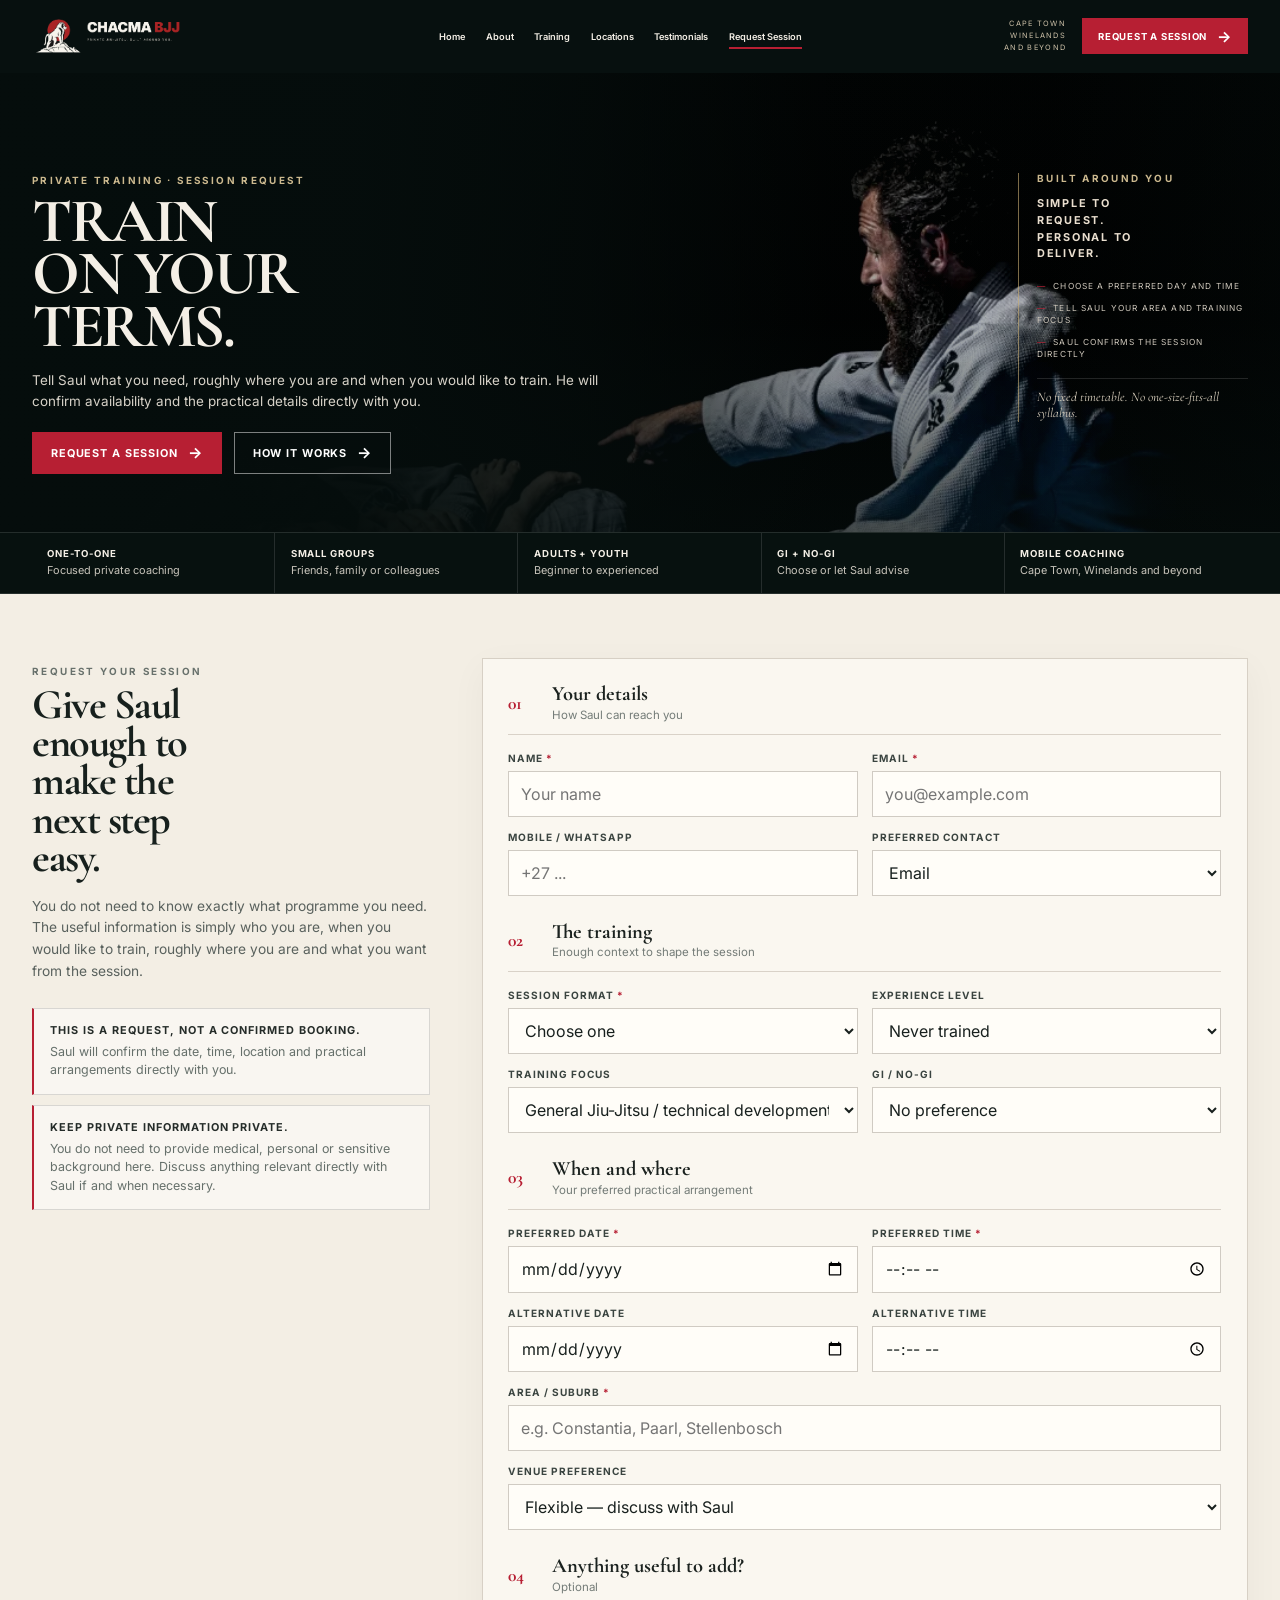
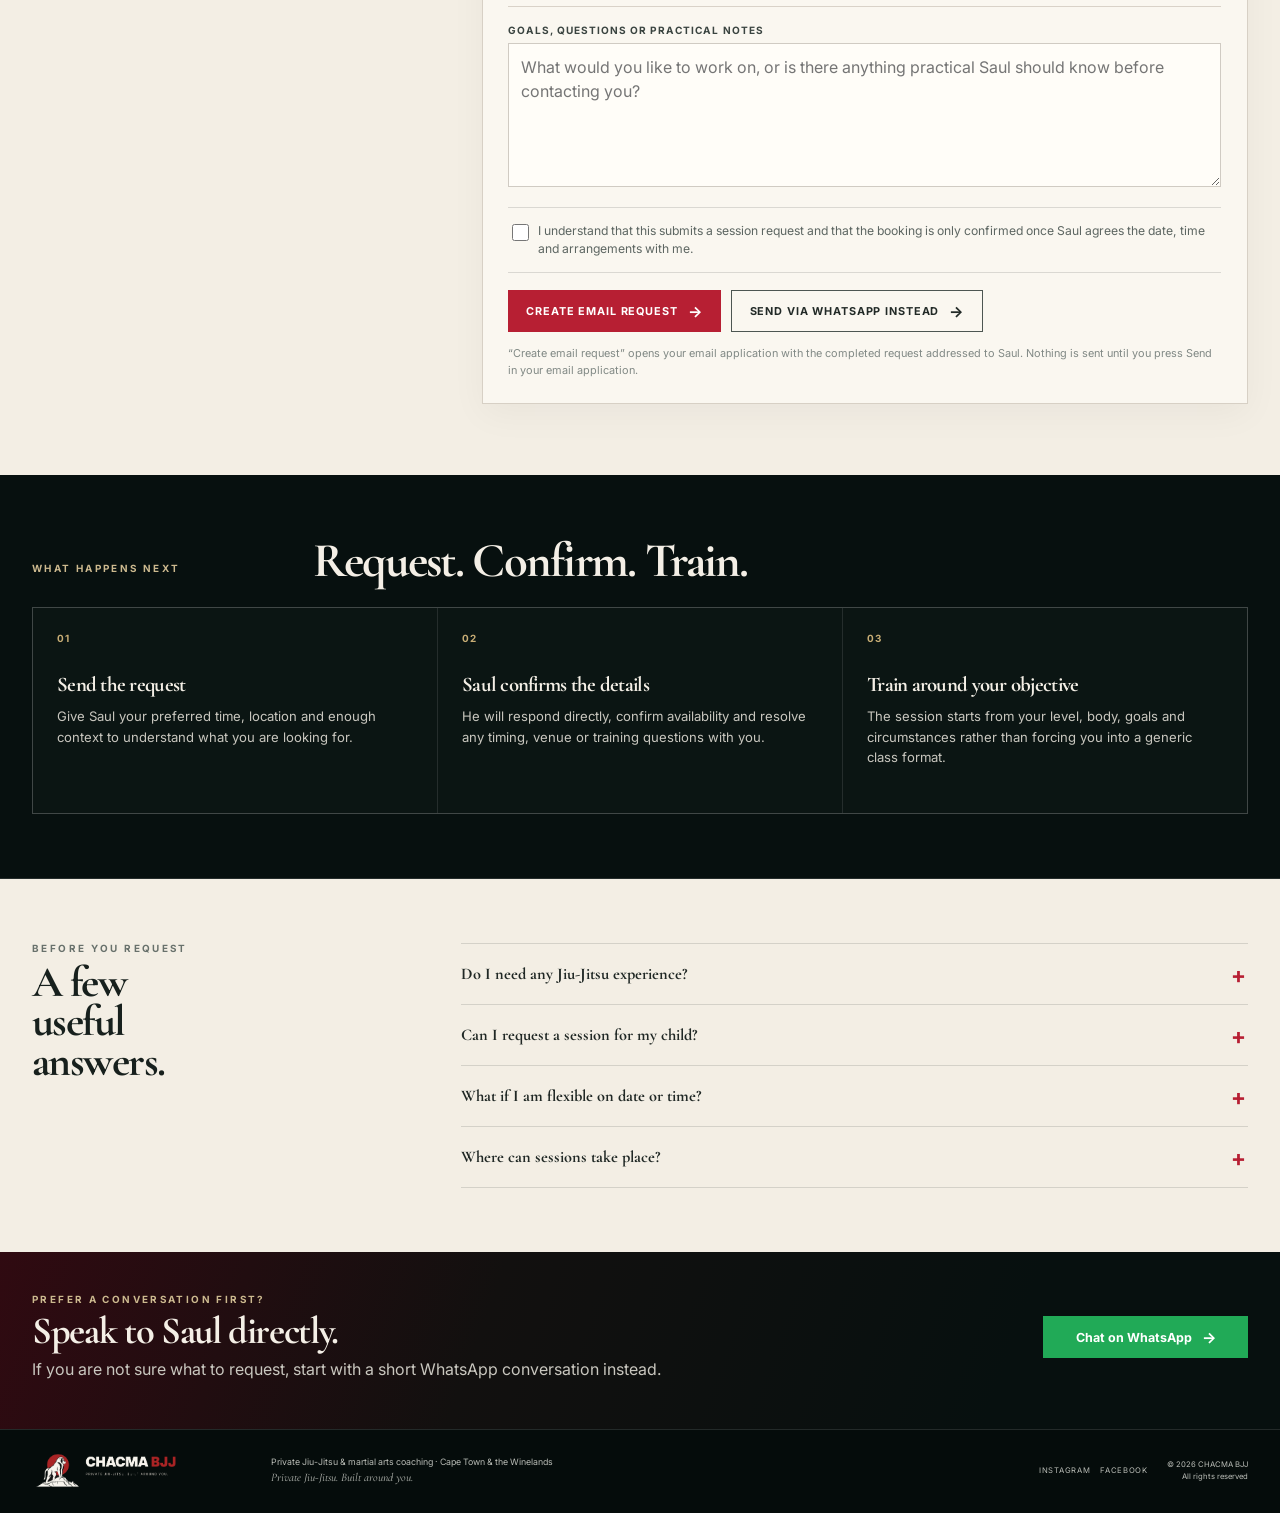
==== commit caf806b4: "Add files via upload" ====
--- a/request-session.html
+++ b/request-session.html
@@ -31,7 +31,7 @@
   <a class="skip-link" href="#main">Skip to content</a>
   <header class="site-header" data-header>
     <div class="shell header-inner">
-      <a class="brand" href="index.html#top" aria-label="CHACMA BJJ home"><img src="assets/images/logo-horizontal-dark.png" alt="CHACMA BJJ" class="brand-logo"></a>
+      <a class="brand" href="index.html#top" aria-label="CHACMA BJJ home"><img src="assets/images/logo-horizontal-approved.png" alt="CHACMA BJJ" class="brand-logo"></a>
       <button class="menu-toggle" type="button" aria-expanded="false" aria-controls="nav" data-menu-toggle><span></span><span></span><span></span><span class="sr-only">Toggle navigation</span></button>
       <nav id="nav" class="nav session-nav" aria-label="Primary" data-nav>
         <a href="index.html#top">Home</a><a href="index.html#about">About</a><a href="index.html#training">Training</a><a href="index.html#locations">Locations</a><a href="index.html#testimonials">Testimonials</a><a class="is-active" href="request-session.html" aria-current="page">Request Session</a>
@@ -40,10 +40,12 @@
     </div>
   </header>
   <main id="main">
-    <section class="session-hero section-dark">
+    <section class="session-hero section-dark" aria-labelledby="session-hero-title">
+      <div class="session-hero-media" aria-hidden="true"><img src="assets/images/saul-training.webp" alt=""></div>
+      <div class="session-hero-shade" aria-hidden="true"></div>
       <div class="shell session-hero-grid">
-        <div class="session-hero-copy"><p class="eyebrow eyebrow-warm">Private training · Session request</p><h1>Tell Saul when you want to train.</h1><p class="session-hero-lede">There is no rigid class timetable to fit yourself around. Tell us what you need, where you are and when you would like to train. Saul will confirm availability and work out the practical details with you directly.</p><div class="session-hero-actions"><a class="button" href="#request-form">Request a session</a><a class="button button-ghost" href="#how-it-works">How it works</a></div></div>
-        <aside class="session-principle" aria-label="Private coaching principles"><div class="session-mark-wrap"><img src="assets/images/logo-mark-brand.webp" alt="" class="session-mark" aria-hidden="true"></div><p class="eyebrow eyebrow-warm">Built around you</p><h2>No fixed timetable.<br>No one-size-fits-all syllabus.</h2><div class="principle-list"><span>Choose a preferred day and time</span><span>Train at a practical location</span><span>Set the focus around your goals</span></div></aside>
+        <div class="session-hero-copy"><p class="eyebrow eyebrow-warm">Private training · session request</p><h1 id="session-hero-title">Train on your terms.</h1><p class="session-hero-lede">Tell Saul what you need, roughly where you are and when you would like to train. He will confirm availability and the practical details directly with you.</p><div class="session-hero-actions"><a class="button" href="#request-form">Request a session</a><a class="button button-ghost" href="#how-it-works">How it works</a></div></div>
+        <aside class="session-principle" aria-label="How private training works"><p class="eyebrow eyebrow-warm">Built around you</p><h2>Simple to request.<br>Personal to deliver.</h2><div class="principle-list"><span>Choose a preferred day and time</span><span>Tell Saul your area and training focus</span><span>Saul confirms the session directly</span></div><p class="session-principle-note">No fixed timetable. No one-size-fits-all syllabus.</p></aside>
       </div>
     </section>
     <section class="session-rail" aria-label="Session request summary"><div class="shell session-rail-grid"><div><strong>One-to-one</strong><span>Focused private coaching</span></div><div><strong>Small groups</strong><span>Friends, family or colleagues</span></div><div><strong>Adults + youth</strong><span>Beginner to experienced</span></div><div><strong>Gi + no-gi</strong><span>Choose or let Saul advise</span></div><div><strong>Mobile coaching</strong><span>Cape Town, Winelands and beyond</span></div></div></section>
@@ -68,6 +70,6 @@
     <section class="session-faq section-light" aria-labelledby="faq-title"><div class="shell faq-grid"><div class="faq-heading"><p class="eyebrow">Before you request</p><h2 id="faq-title">A few useful answers.</h2></div><div class="faq-list"><details><summary>Do I need any Jiu-Jitsu experience?</summary><p>No. Private coaching works particularly well for complete beginners because Saul can set the pace and explain the fundamentals without the pressure of keeping up with a class.</p></details><details><summary>Can I request a session for my child?</summary><p>Yes. Choose “Youth / child coaching” in the form. Saul can then discuss age, goals and the practical setup directly with the parent or guardian.</p></details><details><summary>What if I am flexible on date or time?</summary><p>Use the alternative date and time fields or mention your wider availability in the notes. More flexibility usually makes arranging a session easier.</p></details><details><summary>Where can sessions take place?</summary><p>Depending on what is practical, sessions can take place at your home, gym, workplace or another suitable venue across Cape Town, the Winelands and surrounding areas.</p></details></div></div></section>
     <section class="session-contact section-dark"><div class="shell session-contact-grid"><div><p class="eyebrow eyebrow-warm">Prefer a conversation first?</p><h2>Speak to Saul directly.</h2><p>If you are not sure what to request, start with a short WhatsApp conversation instead.</p></div><a class="button button-whatsapp" href="#" data-whatsapp>Chat on WhatsApp</a></div></section>
   </main>
-  <footer class="footer"><div class="shell footer-inner"><a class="brand footer-brand" href="index.html#top" aria-label="CHACMA BJJ home"><img src="assets/images/logo-horizontal-dark.png" alt="CHACMA BJJ" class="footer-logo"></a><div class="footer-meta">Private Jiu-Jitsu & martial arts coaching · Cape Town & the Winelands<br><em>Private Jiu-Jitsu. Built around you.</em></div><div class="footer-social"><a href="https://www.instagram.com/chacmabjj/" target="_blank" rel="noopener noreferrer">Instagram</a><a href="https://www.facebook.com/profile.php?id=61593930403911" target="_blank" rel="noopener noreferrer">Facebook</a></div><div class="footer-note">© 2026 CHACMA BJJ<br>All rights reserved</div></div></footer>
+  <footer class="footer"><div class="shell footer-inner"><a class="brand footer-brand" href="index.html#top" aria-label="CHACMA BJJ home"><img src="assets/images/logo-horizontal-approved.png" alt="CHACMA BJJ" class="footer-logo"></a><div class="footer-meta">Private Jiu-Jitsu & martial arts coaching · Cape Town & the Winelands<br><em>Private Jiu-Jitsu. Built around you.</em></div><div class="footer-social"><a href="https://www.instagram.com/chacmabjj/" target="_blank" rel="noopener noreferrer">Instagram</a><a href="https://www.facebook.com/profile.php?id=61593930403911" target="_blank" rel="noopener noreferrer">Facebook</a></div><div class="footer-note">© 2026 CHACMA BJJ<br>All rights reserved</div></div></footer>
 </body>
 </html>
--- a/styles.css
+++ b/styles.css
@@ -1,5 +1,5 @@
 :root{
-  --bg:#07100f;--bg2:#0c1513;--panel:#101917;--ink:#f4efe6;--inksoft:#c9c7bf;--light:#f3eee4;--light2:#faf7f0;--darkink:#17201d;--muted:#6f7772;--red:#b71f33;--red2:#cb293f;--gold:#c8ad75;--green:#21aa57;--line:rgba(255,255,255,.12);--linedark:rgba(23,31,28,.14);--max:1180px;--sans:'Inter',Arial,sans-serif;--display:'Cormorant Garamond',Georgia,serif;--script:'Caveat',cursive
+  --bg:#07100f;--bg2:#0c1513;--panel:#101917;--ink:#f4efe6;--inksoft:#c9c7bf;--light:#f3eee4;--light2:#faf7f0;--darkink:#17201d;--muted:#6f7772;--red:#b71f33;--red2:#cb293f;--gold:#c8ad75;--green:#21aa57;--line:rgba(255,255,255,.12);--linedark:rgba(23,31,28,.14);--max:1560px;--sans:'Inter',Arial,sans-serif;--display:'Cormorant Garamond',Georgia,serif;--script:'Caveat',cursive
 }
 *{box-sizing:border-box}html{scroll-behavior:smooth;overflow-x:hidden}body{margin:0;background:var(--bg);color:var(--ink);font-family:var(--sans);-webkit-font-smoothing:antialiased;overflow-x:hidden}img{display:block;max-width:100%}a{color:inherit;text-decoration:none}button,input,textarea,select{font:inherit}.shell{width:min(var(--max),calc(100% - 48px));margin-inline:auto}.section-dark{background:var(--bg)}.section-light{background:var(--light);color:var(--darkink)}.skip-link{position:absolute;left:-9999px}.skip-link:focus{left:12px;top:12px;z-index:999;background:#fff;color:#000;padding:8px 12px}.sr-only{position:absolute;width:1px;height:1px;padding:0;margin:-1px;overflow:hidden;clip:rect(0,0,0,0);white-space:nowrap;border:0}.reveal{opacity:1;transform:none}
 h1,h2,h3{margin:0;font-family:var(--display);font-weight:700;letter-spacing:-.035em;line-height:.95}p{line-height:1.45}.eyebrow{margin:0 0 8px;font-size:.62rem;line-height:1.2;text-transform:uppercase;letter-spacing:.24em;font-weight:700;color:#68716c}.eyebrow-warm{color:#ccb98f}.red-rule{display:block;width:28px;height:2px;background:var(--red);margin:14px 0 18px}
@@ -26,3 +26,171 @@
 @media(max-width:980px){.header-inner{height:64px;grid-template-columns:180px 1fr auto}.menu-toggle{display:block;justify-self:end}.nav{position:absolute;left:17px;right:17px;top:63px;display:none;flex-direction:column;align-items:stretch;gap:0;background:#08110f;border:1px solid var(--line);padding:8px 14px}.nav.is-open{display:flex}.nav a{padding:12px 3px;border-bottom:1px solid var(--line)}.nav a:first-child::after{display:none}.header-actions{grid-column:3;grid-row:1}.header-actions .button{display:none}.hero{height:470px}.hero-brand-panel{width:20%}.hero-media{right:18%}.hero-copy{width:59%}.hero h1{font-size:3.55rem}.hero-note{left:auto;right:20.5%;top:95px}.hero-note-bottom{display:none}.coaching-grid{grid-template-columns:1fr}.coaching-intro{display:grid;grid-template-columns:1fr 1fr;gap:7px 20px}.coaching-intro .eyebrow,.coaching-intro h2,.coaching-intro .red-rule{grid-column:1}.coaching-intro>p:not(.eyebrow){grid-column:2;grid-row:1/4}.signature,.coach-role{display:none}.coaching-cards{grid-template-columns:repeat(3,1fr)}.coaching-card{height:300px}.coaching-card:nth-child(4),.coaching-card:nth-child(5){height:285px}.about-grid{grid-template-columns:38% 62%}.about-quote,.about-training{min-height:240px}.about-portrait,.about-copy{min-height:310px}.locations-grid{grid-template-columns:55% 45%;height:auto}.locations-landscape,.map-panel{height:190px}.location-brand-panel{display:none}.testimonial-grid{grid-template-columns:180px 1fr 1fr}.conversion-grid{grid-template-columns:1fr auto}.conversion-values{grid-column:1/-1}.footer-inner,.session-page .footer-inner{grid-template-columns:180px 1fr auto}.footer-tag,.footer-nav{display:none}.session-page .footer-meta{display:block}}
 @media(max-width:700px){.shell{width:calc(100% - 28px)}.header-inner{grid-template-columns:165px 1fr auto}.brand-logo{width:160px}.hero{height:620px;min-height:620px}.hero-media{inset:0}.hero-media img{object-position:72% 37%;opacity:.75}.hero-shade{background:linear-gradient(180deg,rgba(5,13,12,.96) 0%,rgba(5,13,12,.77) 45%,rgba(5,13,12,.22) 72%,rgba(5,13,12,.84) 100%)}.hero-brand-panel{display:none}.hero-copy{width:100%;height:auto;padding-top:96px;justify-content:flex-start}.hero h1{font-size:3.05rem;max-width:none}.hero-lede{max-width:94%;font-size:.84rem}.hero-actions{flex-wrap:wrap}.hero-actions .button{min-width:160px}.hero-values{gap:16px;position:absolute;left:0;right:0;bottom:22px;justify-content:space-between}.hero-values>div{font-size:.42rem;letter-spacing:.11em}.hero-values svg{width:22px;height:22px}.hero-note{display:none}.coaching{padding-top:18px}.coaching-intro{display:block;padding-right:0}.coaching-intro h2{font-size:2.25rem}.coaching-intro>p:not(.eyebrow){font-size:.8rem}.coaching-cards{grid-template-columns:1fr;gap:10px}.coaching-card,.coaching-card:nth-child(4),.coaching-card:nth-child(5){height:215px;display:grid;grid-template-columns:43% 57%}.card-image{height:100%}.card-body{padding:14px}.card-icon{right:12px;top:12px}.coaching-card h3{font-size:.76rem}.coaching-card p{font-size:.67rem}.coaching-footnote{text-align:left;line-height:1.4}.about-grid{grid-template-columns:1fr}.about-portrait{height:390px}.about-copy{min-height:auto;padding:26px 20px}.about-copy h2{font-size:2.45rem}.about-facts{grid-template-columns:repeat(2,1fr)}.about-quote{min-height:auto;padding:20px}.quote-card{max-width:330px}.about-training{height:300px}.locations-grid{grid-template-columns:1fr}.locations-landscape,.map-panel{height:220px}.testimonial-grid{grid-template-columns:1fr}.testimonial-heading{padding-right:0}.testimonial-card p{font-size:.86rem}.conversion{padding:25px 0}.conversion-grid{grid-template-columns:1fr}.conversion-actions{display:grid}.conversion-actions .button{width:100%}.conversion-values{grid-template-columns:repeat(3,1fr);border-left:0;border-top:1px solid var(--line)}.footer-inner,.session-page .footer-inner{grid-template-columns:1fr auto;row-gap:12px}.footer-social{grid-column:2}.footer-note{grid-column:1/-1;text-align:left}.session-page .footer-meta{grid-column:1/-1}.session-page .footer-social{grid-column:auto}}
 @media(max-width:390px){.hero h1{font-size:2.72rem}.hero-values>div{gap:5px}.hero-values svg{width:19px}.coaching-card{grid-template-columns:40% 60%}.about-portrait{height:350px}.conversion-values span{font-size:.41rem}}
+
+
+/* =========================================================
+   FINAL RESPONSIVE / WIDE-SCREEN PASS — 8 SEP 2026
+   ========================================================= */
+.shell{width:min(var(--max),calc(100% - clamp(36px,5vw,96px)))}
+.header-inner{grid-template-columns:clamp(205px,15vw,250px) minmax(0,1fr) auto;gap:clamp(16px,2vw,34px)}
+.brand-logo{width:clamp(190px,13vw,220px)}
+.nav{gap:clamp(14px,1.6vw,28px);font-size:clamp(.58rem,.52vw,.68rem)}
+.header-kicker{font-size:clamp(.46rem,.42vw,.55rem)}
+
+/* Hero: full-bleed photograph. The old right-hand logo panel is intentionally removed. */
+.hero{height:clamp(460px,30vw,590px);min-height:460px}
+.hero-media{inset:0}
+.hero-media img{object-position:64% 6%;transform:none;filter:saturate(.88) contrast(1.05) brightness(.88)}
+.hero-brand-panel{display:none!important}
+.hero-shade{background:
+  linear-gradient(90deg,rgba(5,13,12,.995) 0%,rgba(5,13,12,.97) 25%,rgba(5,13,12,.76) 42%,rgba(5,13,12,.22) 62%,rgba(5,13,12,.12) 78%,rgba(5,13,12,.42) 100%),
+  linear-gradient(180deg,rgba(5,13,12,.20) 0%,rgba(5,13,12,.015) 52%,rgba(5,13,12,.62) 100%)}
+.hero-copy{width:min(51%,680px);padding-top:clamp(100px,7vw,128px);padding-bottom:28px}
+.hero h1{font-size:clamp(3.9rem,4.05vw,5.35rem);line-height:.84;margin-bottom:16px}
+.hero-lede{max-width:610px;font-size:clamp(.82rem,.72vw,.94rem);line-height:1.52}
+.hero-actions{margin-top:19px}
+.hero-values{gap:clamp(22px,2vw,38px);margin-top:24px}
+.hero-values>div{font-size:clamp(.48rem,.42vw,.56rem)}
+.hero-note{left:auto;right:5.5%;top:clamp(92px,7vw,126px);font-size:clamp(.48rem,.42vw,.56rem)}
+.hero-note-bottom{right:4.5%;bottom:28px}
+
+/* Let the editorial bands make proper use of a 1440–1920px display. */
+.coaching{padding:18px 0 18px}
+.coaching-grid{grid-template-columns:clamp(230px,17vw,285px) minmax(0,1fr);gap:clamp(16px,1.4vw,26px)}
+.coaching-intro{padding-top:18px}
+.coaching-intro h2{font-size:clamp(2rem,1.8vw,2.55rem)}
+.coaching-intro>p:not(.eyebrow){font-size:clamp(.76rem,.66vw,.88rem);line-height:1.5}
+.coaching-cards{gap:clamp(8px,.7vw,13px)}
+.coaching-card{height:clamp(305px,20vw,360px)}
+.card-image{height:44%}
+.coaching-card h3{font-size:clamp(.72rem,.62vw,.86rem)}
+.coaching-card p{font-size:clamp(.64rem,.55vw,.76rem)}
+.coaching-card a{font-size:clamp(.52rem,.45vw,.6rem)}
+
+.about-grid{min-height:clamp(310px,22vw,390px)}
+.about-copy{padding:clamp(22px,1.6vw,30px) clamp(20px,1.5vw,28px)}
+.about-copy h2{font-size:clamp(2.15rem,2.2vw,3rem)}
+.about-copy>p:not(.eyebrow){font-size:clamp(.71rem,.61vw,.84rem)}
+.about-facts span{font-size:clamp(.45rem,.39vw,.54rem)}
+.quote-card p{font-size:clamp(.78rem,.66vw,.93rem)}
+.locations-grid{height:clamp(165px,11vw,210px)}
+.locations-overlay h2{font-size:clamp(1.25rem,1.25vw,1.75rem)}
+.testimonials{padding:18px 0}
+.testimonial-grid{grid-template-columns:clamp(220px,16vw,285px) minmax(0,1fr) minmax(0,1.3fr);gap:clamp(12px,1vw,18px)}
+.testimonial-heading h2{font-size:clamp(1.75rem,1.65vw,2.25rem)}
+.testimonial-card p{font-size:clamp(.75rem,.64vw,.9rem)}
+.conversion{padding:18px 0}
+.conversion h2{font-size:clamp(1.65rem,1.6vw,2.25rem)}
+.footer-inner{grid-template-columns:clamp(210px,15vw,250px) auto 1fr auto auto;gap:clamp(14px,1.5vw,26px)}
+.footer-logo{width:clamp(185px,13vw,215px)}
+
+/* Large desktop / 2K+ — avoid an undersized island floating in the middle. */
+@media(min-width:1600px){
+  .site-header .shell,.hero .shell,.coaching .shell,.about .shell,.locations .shell,.testimonials .shell,.conversion .shell,.footer .shell{width:min(1560px,calc(100% - 96px))}
+  .hero-copy{width:640px}
+  .hero-note{right:6%}
+}
+
+/* 13–14 inch laptops and landscape iPads. */
+@media(max-width:1200px){
+  .shell{width:min(var(--max),calc(100% - 38px))}
+  .header-inner{grid-template-columns:190px 1fr auto;gap:14px}
+  .brand-logo{width:178px}
+  .nav{gap:12px;font-size:.55rem}
+  .header-kicker{display:none}
+  .hero{height:460px;min-height:460px}
+  .hero-media img{object-position:65% 6%}
+  .hero-copy{width:54%;padding-top:96px}
+  .hero h1{font-size:clamp(3.45rem,5.2vw,4.15rem)}
+  .hero-note{right:3%;top:96px}
+  .hero-note-bottom{right:3%;bottom:24px}
+}
+
+@media(max-width:980px){
+  .hero{height:500px;min-height:500px}
+  .hero-media img{object-position:67% 6%}
+  .hero-copy{width:60%;padding-top:92px}
+  .hero h1{font-size:clamp(3.15rem,6.2vw,3.75rem)}
+  .hero-note{right:2.5%;top:105px}
+  .coaching-card{height:310px}
+}
+
+/* Portrait tablet and phones: preserve the complete vertical photograph, then crop horizontally. */
+@media(max-width:700px){
+  .shell{width:calc(100% - 28px)}
+  .hero{height:650px;min-height:650px}
+  .hero-media img{object-position:68% 50%;filter:saturate(.86) contrast(1.04) brightness(.82)}
+  .hero-shade{background:
+    linear-gradient(180deg,rgba(5,13,12,.96) 0%,rgba(5,13,12,.78) 43%,rgba(5,13,12,.20) 71%,rgba(5,13,12,.86) 100%),
+    linear-gradient(90deg,rgba(5,13,12,.56),rgba(5,13,12,.06) 78%)}
+  .hero-copy{width:100%;padding-top:94px;padding-bottom:125px}
+  .hero h1{font-size:clamp(2.85rem,11vw,3.35rem)}
+  .hero-lede{max-width:96%;font-size:.84rem}
+  .hero-values{bottom:22px}
+}
+@media(max-width:430px){
+  .hero{height:680px;min-height:680px}
+  .hero-media img{object-position:68% 50%}
+  .hero-copy{padding-top:90px}
+  .hero h1{font-size:clamp(2.68rem,11vw,3.02rem)}
+}
+@media(max-width:380px){
+  .hero{height:700px;min-height:700px}
+  .hero h1{font-size:2.6rem}
+  .hero-actions{gap:8px}
+  .hero-actions .button{min-width:145px;padding-inline:14px}
+}
+
+/* Final tablet / mobile structural corrections after the wide-screen overrides. */
+@media(max-width:1080px){
+  .header-inner{height:64px;grid-template-columns:180px 1fr auto}
+  .menu-toggle{display:block;justify-self:end}
+  .nav{position:absolute;left:19px;right:19px;top:63px;display:none;flex-direction:column;align-items:stretch;gap:0;background:#08110f;border:1px solid var(--line);padding:8px 14px;font-size:.68rem}
+  .nav.is-open{display:flex}
+  .nav a{padding:12px 3px;border-bottom:1px solid var(--line)}
+  .nav a:first-child::after{display:none}
+  .header-actions{grid-column:3;grid-row:1}
+  .header-actions .button{display:none}
+  .hero-note{display:none}
+}
+@media(max-width:980px){
+  .coaching-grid{grid-template-columns:1fr;gap:12px}
+  .coaching-intro{display:grid;grid-template-columns:minmax(0,.6fr) minmax(0,1fr);gap:6px 28px;padding:8px 0 4px}
+  .coaching-intro .eyebrow,.coaching-intro h2,.coaching-intro .red-rule{grid-column:1}
+  .coaching-intro>p:not(.eyebrow){grid-column:2;grid-row:1/4;align-self:start}
+  .signature,.coach-role{display:none}
+  .coaching-cards{grid-template-columns:repeat(3,minmax(0,1fr));gap:9px}
+  .coaching-card{height:300px}
+  .card-image{height:44%}
+  .coaching-footnote{text-align:right}
+}
+@media(max-width:700px){
+  .hero-shade{background:
+    linear-gradient(90deg,rgba(5,13,12,.94) 0%,rgba(5,13,12,.89) 48%,rgba(5,13,12,.43) 70%,rgba(5,13,12,.16) 100%),
+    linear-gradient(180deg,rgba(5,13,12,.48) 0%,rgba(5,13,12,.22) 45%,rgba(5,13,12,.10) 67%,rgba(5,13,12,.82) 100%)}
+  .coaching-grid{display:block}
+  .coaching-intro{display:block;padding:0 0 14px}
+  .coaching-intro h2{font-size:2.25rem}
+  .coaching-intro>p:not(.eyebrow){font-size:.8rem;max-width:31rem}
+  .coaching-cards{display:grid;grid-template-columns:1fr;gap:10px}
+  .coaching-card{width:100%;height:215px;display:grid;grid-template-columns:43% 57%}
+  .card-image{height:100%}
+  .card-image::after{inset:0;background:linear-gradient(90deg,transparent 60%,#0b1513 100%)}
+  .card-body{padding:14px}
+  .card-icon{right:12px;top:12px}
+  .coaching-card h3{font-size:.76rem}
+  .coaching-card p{font-size:.67rem}
+  .coaching-footnote{text-align:left;line-height:1.4;margin-top:10px}
+  .locations-grid{height:auto;grid-template-columns:1fr}
+  .locations-landscape,.map-panel{height:220px}
+  .testimonial-grid{grid-template-columns:1fr;gap:10px}
+  .testimonial-heading{padding-right:0}
+  .testimonial-card p{font-size:.86rem}
+  .footer-inner,.session-page .footer-inner{grid-template-columns:1fr auto;row-gap:12px}
+  .footer-tag,.footer-nav{display:none}
+  .footer-social{grid-column:2}
+  .footer-note{grid-column:1/-1;text-align:left}
+}
+@media(max-width:390px){
+  .coaching-card{grid-template-columns:40% 60%;height:222px}
+}
--- a/session.css
+++ b/session.css
@@ -6,3 +6,177 @@
 .how-section{padding:78px 0 84px;border-bottom:1px solid var(--line)}.how-head{display:grid;grid-template-columns:.3fr 1fr;align-items:end;margin-bottom:28px}.how-head h2{font-size:clamp(2.7rem,4vw,4.4rem)}.how-grid{display:grid;grid-template-columns:repeat(3,1fr);gap:1px;background:var(--line);border:1px solid var(--line)}.how-card{background:#0d1715;padding:26px 24px;min-height:220px}.how-card>span{display:block;font-size:.62rem;letter-spacing:.14em;color:var(--red);font-weight:700;margin-bottom:35px}.how-card h3{font-size:1.4rem;line-height:1.05;margin-bottom:11px}.how-card p{margin:0;color:var(--inksoft);font-size:.84rem;line-height:1.55}.session-faq{padding:78px 0 84px}.faq-grid{display:grid;grid-template-columns:.52fr 1fr;gap:45px;align-items:start}.faq-heading h2{font-size:clamp(2.7rem,3.8vw,4.05rem);max-width:8ch}.faq-list{border-top:1px solid var(--linedark)}.faq-list details{border-bottom:1px solid var(--linedark)}.faq-list summary{list-style:none;cursor:pointer;padding:20px 40px 20px 0;position:relative;font-family:var(--display);font-weight:700;font-size:1.08rem;color:#202825}.faq-list summary::-webkit-details-marker{display:none}.faq-list summary::after{content:'+';position:absolute;right:2px;top:17px;font-family:var(--sans);font-size:1.4rem;color:var(--red)}.faq-list details[open] summary::after{content:'−'}.faq-list details p{margin:0;padding:0 42px 20px 0;color:#5e6763;line-height:1.6;font-size:.87rem}.session-contact{padding:50px 0 56px;background:linear-gradient(120deg,#2b080d,#0a1110 44%,#0a1110)}.session-contact-grid{display:grid;grid-template-columns:1fr auto;gap:28px;align-items:center}.session-contact h2{font-size:clamp(2.45rem,3.5vw,3.8rem);margin-bottom:9px}.session-contact p:not(.eyebrow){margin:0;color:var(--inksoft)}
 @media(max-width:980px){.session-hero-grid,.request-grid,.faq-grid{grid-template-columns:1fr}.session-hero-copy{padding:54px 30px 44px}.session-principle{border-left:0;border-top:1px solid var(--line);display:grid;grid-template-columns:180px 1fr;column-gap:28px;align-items:center}.session-principle .eyebrow,.session-principle h2,.session-principle .principle-list{grid-column:2}.session-mark-wrap{grid-column:1;grid-row:1/4;height:auto;margin:0}.session-rail-grid{grid-template-columns:repeat(3,1fr)}.request-intro{position:static;padding-right:0}.how-head{grid-template-columns:1fr;gap:10px}}
 @media(max-width:700px){.session-hero-grid{border-inline:0}.session-hero-copy{padding:46px 0 36px}.session-hero h1{font-size:2.65rem;max-width:10ch}.session-principle{display:block;padding:28px 20px 26px}.session-mark-wrap{height:140px;margin:0 0 18px}.session-mark{max-height:135px}.session-rail-grid,.form-grid-2,.how-grid{grid-template-columns:1fr}.session-rail-grid>div{border-right:0;border-bottom:1px solid var(--line)}.session-rail-grid>div:last-child{border-bottom:0}.request-section,.how-section,.session-faq{padding:66px 0}.session-form{padding:22px 18px 20px}.form-field-wide{grid-column:auto}.form-actions{display:grid}.form-actions .button{width:100%}.how-card{min-height:unset}.how-card>span{margin-bottom:24px}.faq-grid{gap:28px}.session-contact-grid{grid-template-columns:1fr;align-items:start}.session-contact-grid .button{justify-self:start}}
+
+/* =========================================================
+   SESSION PAGE VISUAL / RESPONSIVE ALIGNMENT — 8 SEP 2026
+   ========================================================= */
+.session-page .site-header .brand-logo,.session-page .footer-logo{filter:none}
+.session-page .header-actions{flex-direction:row-reverse}
+
+.session-hero{position:relative;overflow:hidden;height:clamp(460px,30vw,575px);min-height:460px;border-bottom:1px solid var(--line);background:#06100e}
+.session-hero-media{position:absolute;inset:0;overflow:hidden}
+.session-hero-media img{width:100%;height:100%;object-fit:cover;object-position:64% 10%;filter:saturate(.87) contrast(1.05) brightness(.86)}
+.session-hero-shade{position:absolute;inset:0;z-index:1;background:
+  linear-gradient(90deg,rgba(5,13,12,.995) 0%,rgba(5,13,12,.96) 27%,rgba(5,13,12,.74) 44%,rgba(5,13,12,.28) 64%,rgba(5,13,12,.28) 78%,rgba(5,13,12,.62) 100%),
+  linear-gradient(180deg,rgba(5,13,12,.20),rgba(5,13,12,.02) 52%,rgba(5,13,12,.68))}
+.session-hero-grid{position:relative;z-index:2;height:100%;min-height:0;border:0;display:grid;grid-template-columns:minmax(0,1fr) minmax(350px,.68fr);align-items:stretch;gap:clamp(30px,4vw,72px)}
+.session-hero-copy{padding:clamp(102px,7vw,128px) 0 34px;display:flex;flex-direction:column;justify-content:flex-start;max-width:650px}
+.session-hero h1{font-size:clamp(3.9rem,4.8vw,5.8rem);line-height:.84;text-transform:uppercase;max-width:9ch;margin-bottom:18px;letter-spacing:-.04em}
+.session-hero-lede{max-width:585px;color:#d7d2c8;font-size:clamp(.84rem,.72vw,.96rem);line-height:1.55;margin:0}
+.session-hero-actions{display:flex;gap:12px;flex-wrap:wrap;margin-top:20px}
+.session-principle{align-self:center;justify-self:end;width:min(100%,430px);position:relative;overflow:hidden;border:1px solid rgba(255,255,255,.16);border-top:2px solid var(--red);padding:25px 26px 24px;background:linear-gradient(150deg,rgba(8,18,16,.88),rgba(7,14,13,.66));backdrop-filter:blur(5px);box-shadow:0 18px 45px rgba(0,0,0,.22)}
+.session-principle::before{display:none}
+.session-principle h2{font-size:clamp(1.85rem,2vw,2.55rem);line-height:.93;max-width:13ch;margin:0 0 18px;color:#f4efe6}
+.principle-list{display:grid;border-top:1px solid var(--line)}
+.principle-list span{padding:11px 0;border-bottom:1px solid var(--line);font-size:clamp(.62rem,.54vw,.72rem);line-height:1.4;text-transform:uppercase;letter-spacing:.11em;color:#d7d2c8}
+.principle-list span::before{content:'→';color:var(--gold);margin-right:10px}
+.session-principle-note{margin:14px 0 0;color:#cfc6b6;font-family:var(--display);font-style:italic;font-size:.96rem;line-height:1.3}
+.session-mark-wrap,.session-mark{display:none!important}
+
+.session-rail{background:#07110f;border-bottom:1px solid var(--line)}
+.session-rail-grid{display:grid;grid-template-columns:repeat(5,minmax(0,1fr))}
+.session-rail-grid>div{padding:15px clamp(13px,1.2vw,20px);border-right:1px solid var(--line);min-width:0}
+.session-rail-grid strong{font-size:clamp(.6rem,.5vw,.69rem);letter-spacing:.1em}
+.session-rail-grid span{font-size:clamp(.68rem,.56vw,.77rem);color:#c8c4bb}
+
+.request-section{padding:clamp(58px,5vw,82px) 0 clamp(66px,5.5vw,92px);background:#f3eee4}
+.request-grid{display:grid;grid-template-columns:minmax(270px,.52fr) minmax(0,1fr);gap:clamp(34px,4vw,72px);align-items:start}
+.request-intro{position:sticky;top:95px;padding:8px 0 0}
+.request-intro h2{font-size:clamp(2.6rem,3.3vw,4.15rem);line-height:.91;max-width:10ch;margin-bottom:18px}
+.request-intro>p:not(.eyebrow){color:#59615d;max-width:470px;margin:0 0 25px;font-size:clamp(.86rem,.72vw,.96rem);line-height:1.58}
+.request-notes{display:grid;gap:10px;max-width:500px}
+.request-notes>div{padding:14px 15px 14px 16px;background:rgba(255,255,255,.45);border:1px solid var(--linedark);border-left:2px solid var(--red);box-shadow:none}
+.request-notes strong{font-size:.68rem;letter-spacing:.09em}
+.request-notes span{font-size:.78rem;line-height:1.48}
+
+.session-form{background:#faf7f0;border:1px solid #d7d0c5;padding:clamp(22px,2vw,32px);box-shadow:0 10px 34px rgba(20,27,24,.045)}
+.form-section-head{grid-template-columns:34px 1fr;gap:10px;padding:0 0 12px;margin:4px 0 17px;border-bottom:1px solid #d9d2c8}
+.form-section-head:first-child{margin-top:0}
+.form-section-head>span{width:auto;height:auto;border-radius:0;background:transparent;color:var(--red);display:block;font-family:var(--display);font-size:1.1rem;font-weight:700;letter-spacing:0}
+.form-section-head strong{font-family:var(--display);font-size:1.28rem;line-height:1;color:#1b221f}
+.form-section-head small{font-size:.72rem}
+.form-grid{gap:14px;margin-bottom:26px}
+.form-field>span{font-size:.63rem;letter-spacing:.1em}
+.form-field input,.form-field select,.form-field textarea{background:#fffdf8;border-color:#d0cbc3;min-height:46px;padding:11px 12px}
+.form-field input:focus,.form-field select:focus,.form-field textarea:focus{border-color:#81776c;box-shadow:0 0 0 3px rgba(183,31,51,.065)}
+.form-check{margin:20px 0 17px;padding:14px 0;font-size:.76rem}
+.transport-note{font-size:.68rem}
+
+.how-section{padding:clamp(58px,5vw,82px) 0;background:#07100f}
+.how-head{display:grid;grid-template-columns:minmax(180px,.3fr) 1fr;align-items:end;margin-bottom:24px}
+.how-head h2{font-size:clamp(2.6rem,3.8vw,4.5rem);line-height:.9}
+.how-grid{gap:1px;background:var(--line);border:1px solid var(--line)}
+.how-card{background:#0b1513;padding:24px 24px 26px;min-height:205px}
+.how-card>span{margin-bottom:30px;color:var(--gold)}
+.how-card h3{font-size:clamp(1.3rem,1.3vw,1.65rem)}
+.how-card p{font-size:clamp(.82rem,.68vw,.91rem)}
+
+.session-faq{padding:clamp(58px,5vw,82px) 0;background:#f3eee4}
+.faq-grid{grid-template-columns:minmax(260px,.48fr) minmax(0,1fr);gap:clamp(34px,4vw,70px)}
+.faq-heading h2{font-size:clamp(2.6rem,3.4vw,4.2rem);line-height:.91}
+.faq-list summary{font-size:clamp(1.02rem,.95vw,1.18rem)}
+.faq-list details p{font-size:clamp(.84rem,.7vw,.92rem)}
+.session-contact{padding:42px 0 48px;background:linear-gradient(110deg,#300a11 0%,#12100f 38%,#07100f 78%)}
+.session-contact h2{font-size:clamp(2.35rem,3vw,3.65rem);line-height:.92}
+
+@media(max-width:1200px){
+  .session-hero{height:470px;min-height:470px}
+  .session-hero-media img{object-position:65% 9%}
+  .session-hero-grid{grid-template-columns:minmax(0,1fr) minmax(310px,.62fr);gap:28px}
+  .session-hero-copy{padding-top:96px}
+  .session-hero h1{font-size:clamp(3.45rem,5.3vw,4.4rem)}
+  .session-principle{width:min(100%,370px);padding:22px}
+  .request-grid{grid-template-columns:330px minmax(0,1fr);gap:34px}
+}
+
+@media(max-width:980px){
+  .session-hero{height:560px;min-height:560px}
+  .session-hero-media img{object-position:67% 8%}
+  .session-hero-grid{grid-template-columns:58% 42%;gap:16px}
+  .session-hero-copy{padding:92px 0 30px;max-width:none}
+  .session-hero h1{font-size:clamp(3.1rem,6vw,3.8rem)}
+  .session-principle{align-self:end;margin-bottom:28px;width:100%;padding:18px 18px 17px}
+  .session-principle h2{font-size:1.75rem}
+  .session-rail-grid{grid-template-columns:repeat(3,1fr)}
+  .request-grid,.faq-grid{grid-template-columns:1fr}
+  .request-intro{position:static;padding:0;max-width:760px}
+  .request-notes{grid-template-columns:repeat(2,1fr);max-width:none}
+  .how-head{grid-template-columns:1fr;gap:8px}
+}
+
+@media(max-width:700px){
+  .session-page .header-actions .button{display:none}
+  .session-hero{height:760px;min-height:760px}
+  .session-hero-media img{object-position:68% 50%;filter:saturate(.86) contrast(1.04) brightness(.82)}
+  .session-hero-shade{background:
+    linear-gradient(180deg,rgba(5,13,12,.96) 0%,rgba(5,13,12,.80) 43%,rgba(5,13,12,.24) 68%,rgba(5,13,12,.88) 100%),
+    linear-gradient(90deg,rgba(5,13,12,.5),rgba(5,13,12,.06) 80%)}
+  .session-hero-grid{display:flex;flex-direction:column;justify-content:space-between;gap:18px;padding-top:0;padding-bottom:22px}
+  .session-hero-copy{padding:92px 0 0;max-width:100%}
+  .session-hero h1{font-size:clamp(2.8rem,11vw,3.25rem);max-width:9ch}
+  .session-hero-lede{font-size:.84rem;max-width:96%}
+  .session-principle{align-self:auto;margin:0;width:100%;padding:17px 18px 16px;background:rgba(7,16,15,.84)}
+  .session-principle h2{font-size:1.7rem;max-width:none}
+  .principle-list{grid-template-columns:1fr;}
+  .principle-list span{padding:8px 0;font-size:.61rem}
+  .session-principle-note{font-size:.88rem;margin-top:10px}
+  .session-rail-grid{grid-template-columns:1fr 1fr}
+  .session-rail-grid>div{border-bottom:1px solid var(--line)}
+  .request-section,.how-section,.session-faq{padding:58px 0}
+  .request-notes{grid-template-columns:1fr}
+  .session-form{padding:20px 17px}
+  .form-grid-2{grid-template-columns:1fr}
+  .form-field-wide{grid-column:auto}
+  .form-actions{display:grid}
+  .form-actions .button{width:100%}
+  .how-grid{grid-template-columns:1fr}
+  .how-card{min-height:auto}
+  .how-card>span{margin-bottom:20px}
+  .session-contact-grid{grid-template-columns:1fr;align-items:start}
+}
+
+@media(max-width:430px){
+  .session-hero{height:790px;min-height:790px}
+  .session-hero h1{font-size:2.82rem}
+  .session-rail-grid{grid-template-columns:1fr}
+  .session-rail-grid>div{border-right:0}
+}
+
+/* Session hero refinement: use photography and small editorial annotation rather than a floating UI panel. */
+.session-hero-media img{object-position:64% 6%;filter:saturate(.82) contrast(1.07) brightness(.78)}
+.session-hero-shade{background:
+  linear-gradient(90deg,rgba(5,13,12,.998) 0%,rgba(5,13,12,.97) 28%,rgba(5,13,12,.72) 45%,rgba(5,13,12,.16) 65%,rgba(5,13,12,.10) 82%,rgba(5,13,12,.40) 100%),
+  linear-gradient(180deg,rgba(5,13,12,.16),rgba(5,13,12,.01) 54%,rgba(5,13,12,.60))}
+.session-hero-grid{grid-template-columns:minmax(0,1fr) 250px;gap:40px}
+.session-principle{align-self:start;justify-self:end;width:230px;margin-top:clamp(100px,7vw,126px);padding:0 0 0 18px;border:0;border-left:1px solid rgba(200,173,117,.62);background:transparent;backdrop-filter:none;box-shadow:none;overflow:visible}
+.session-principle .eyebrow{margin-bottom:10px}
+.session-principle h2{font-family:var(--sans);font-size:.68rem;line-height:1.55;letter-spacing:.16em;text-transform:uppercase;max-width:19ch;margin:0 0 13px;color:#eadfcf}
+.session-principle .principle-list{border-top:0}
+.session-principle .principle-list span{padding:5px 0;border:0;font-size:.52rem;line-height:1.45;letter-spacing:.14em;color:#cfc8bc}
+.session-principle .principle-list span::before{content:'—';margin-right:7px;color:var(--red)}
+.session-principle-note{margin-top:12px;padding-top:10px;border-top:1px solid rgba(255,255,255,.13);font-family:var(--display);font-style:italic;font-size:.82rem;line-height:1.28;color:#d9cfbd}
+@media(max-width:1200px){
+  .session-hero-media img{object-position:65% 5%}
+  .session-hero-grid{grid-template-columns:minmax(0,1fr) 205px;gap:22px}
+  .session-principle{width:195px;margin-top:98px;padding-left:14px}
+}
+@media(max-width:980px){
+  .session-hero{height:500px;min-height:500px}
+  .session-hero-media img{object-position:67% 5%}
+  .session-hero-grid{display:block}
+  .session-hero-copy{width:60%;padding-top:92px}
+  .session-principle{display:none}
+}
+@media(max-width:700px){
+  .session-hero{height:650px;min-height:650px}
+  .session-hero-media img{object-position:70% 50%;filter:saturate(.80) contrast(1.05) brightness(.72)}
+  .session-hero-shade{background:
+    linear-gradient(180deg,rgba(5,13,12,.97) 0%,rgba(5,13,12,.80) 42%,rgba(5,13,12,.22) 69%,rgba(5,13,12,.86) 100%),
+    linear-gradient(90deg,rgba(5,13,12,.62),rgba(5,13,12,.05) 82%)}
+  .session-hero-grid{display:block;padding-bottom:0}
+  .session-hero-copy{width:100%;padding-top:92px}
+}
+@media(max-width:430px){
+  .session-hero{height:670px;min-height:670px}
+  .session-hero-media img{object-position:71% 50%}
+}
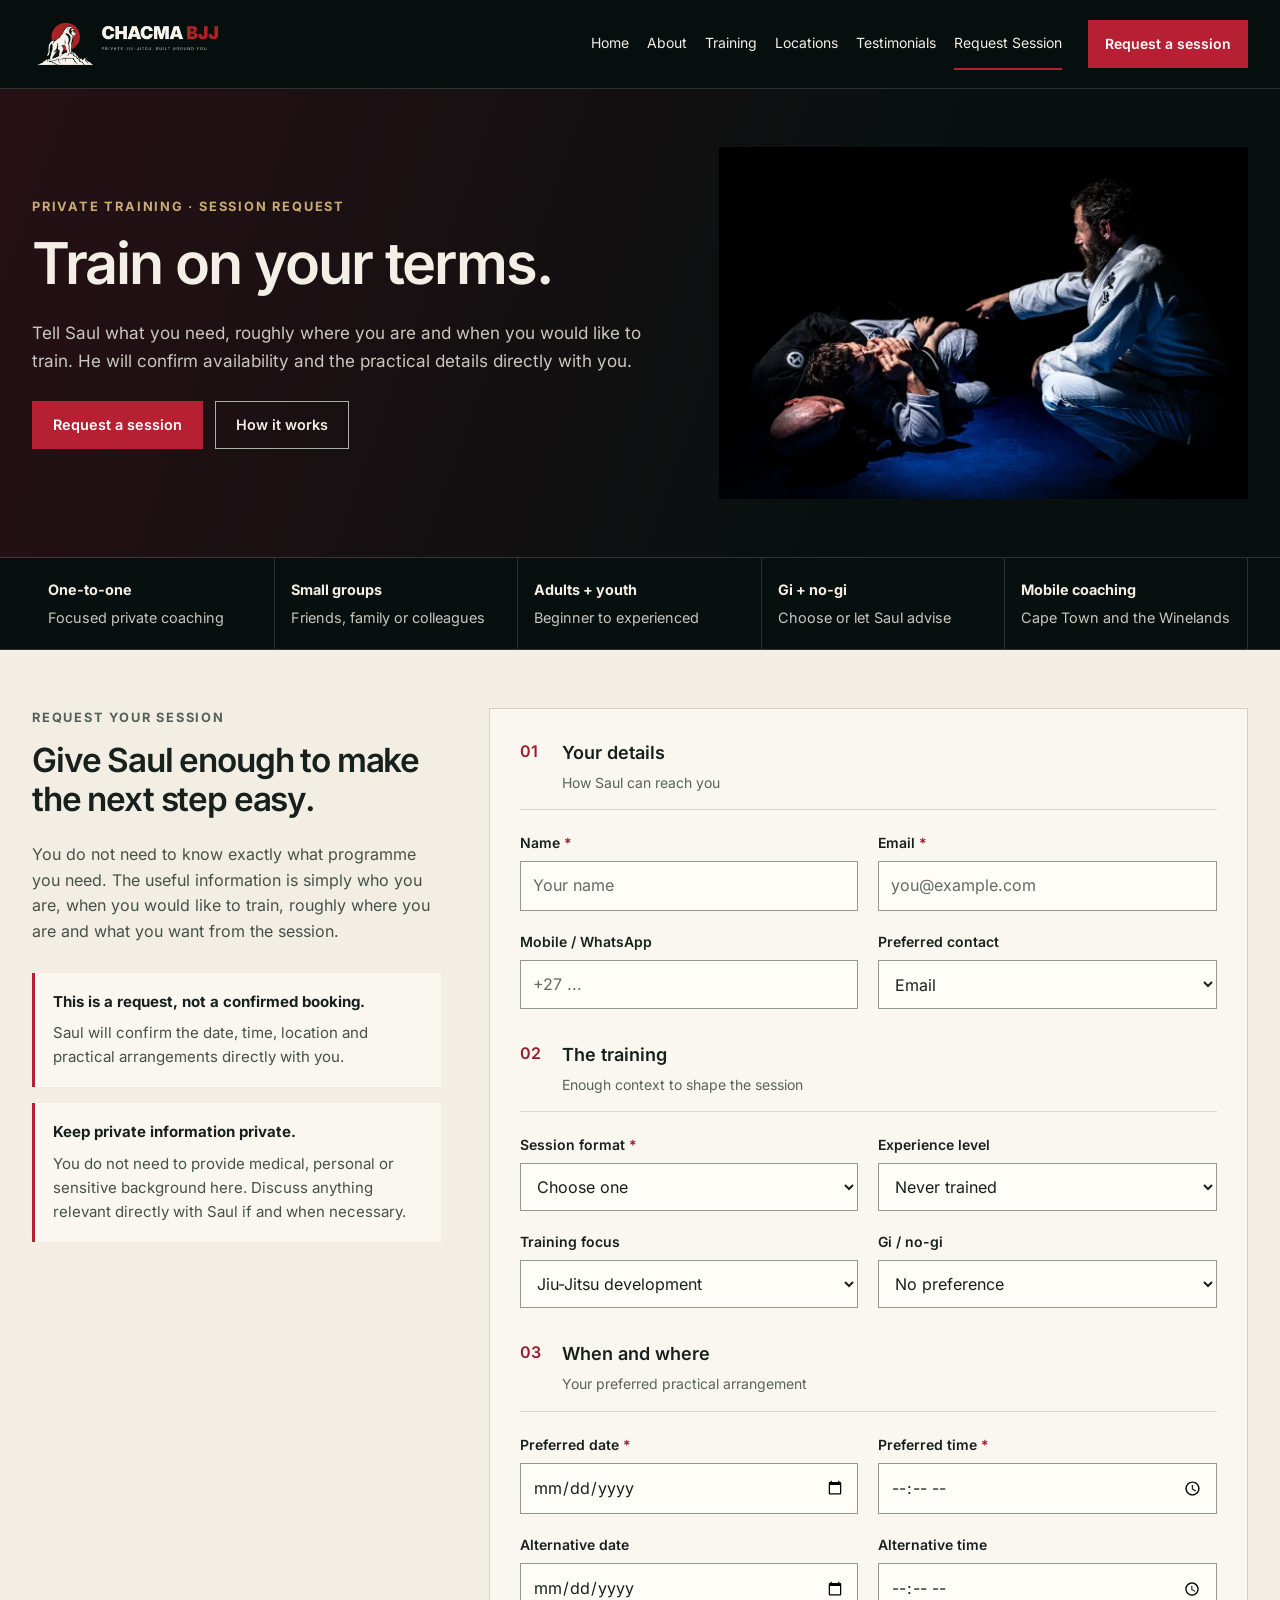
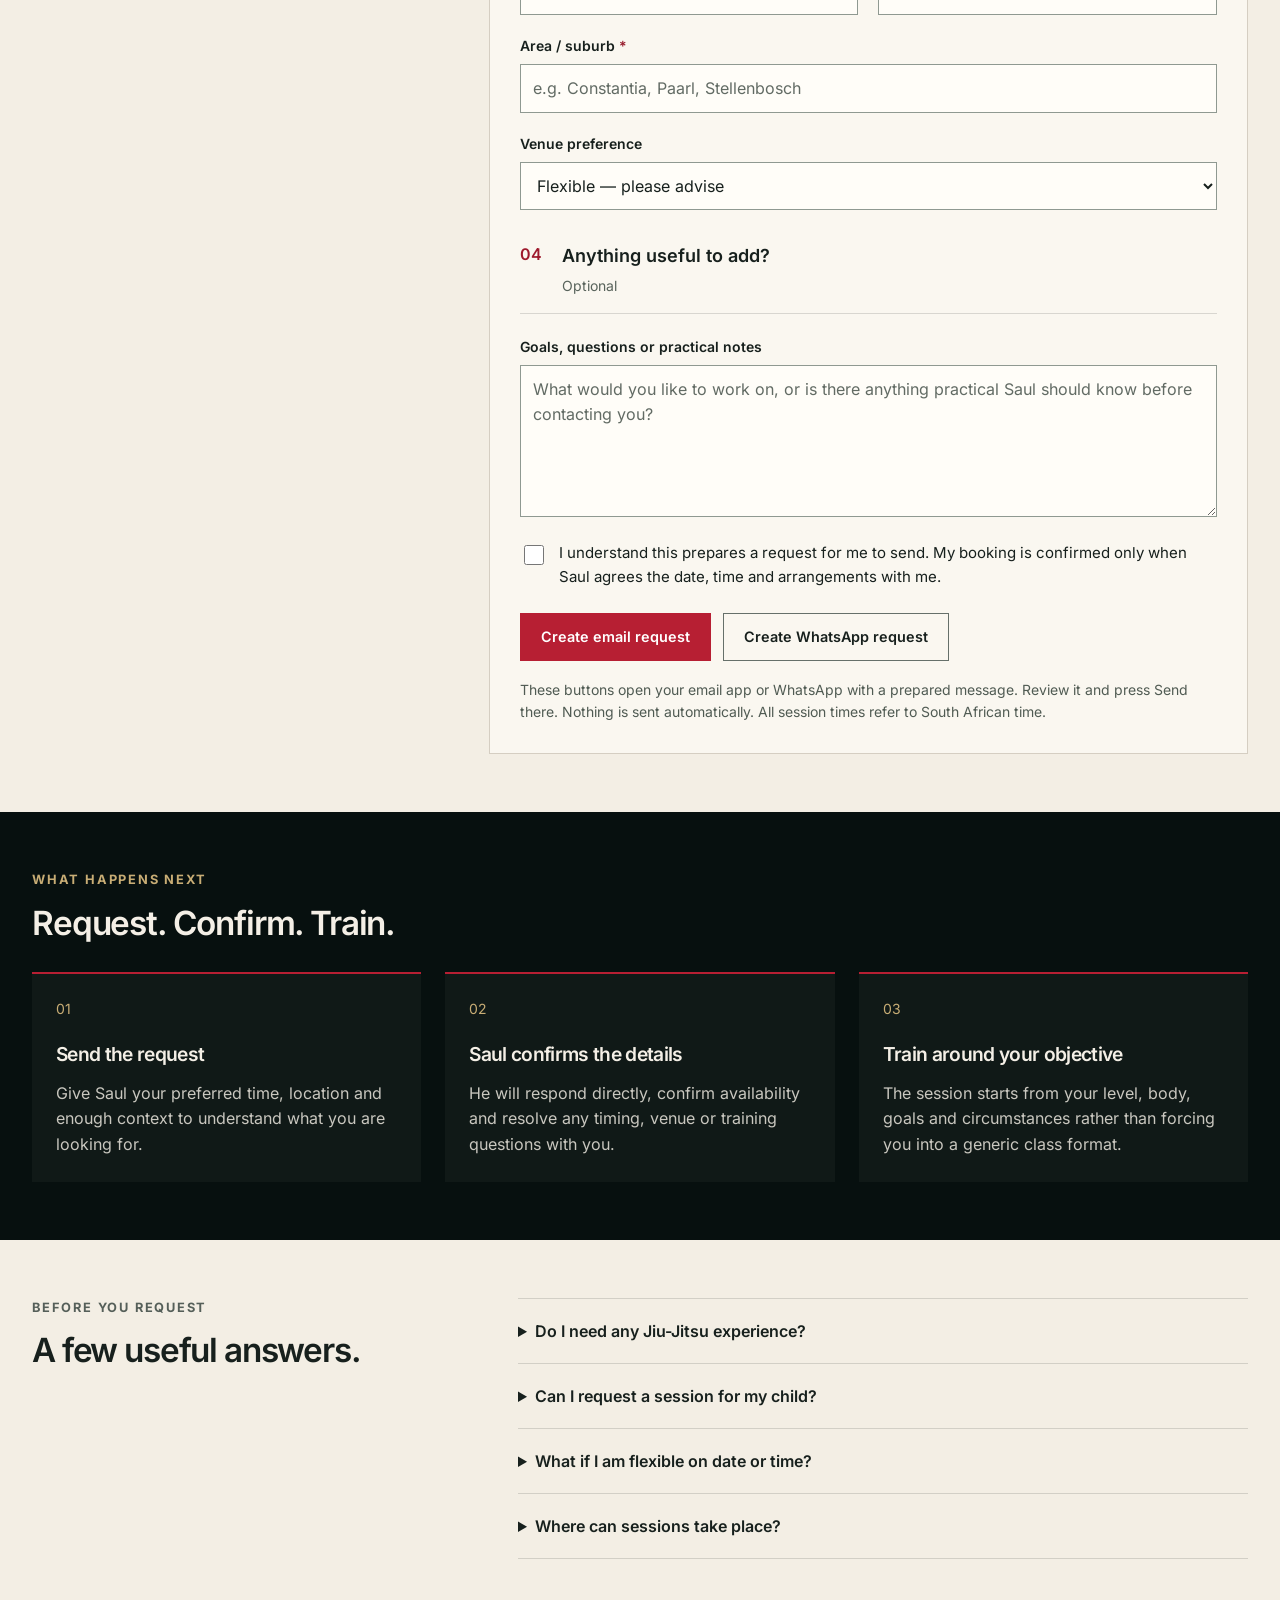
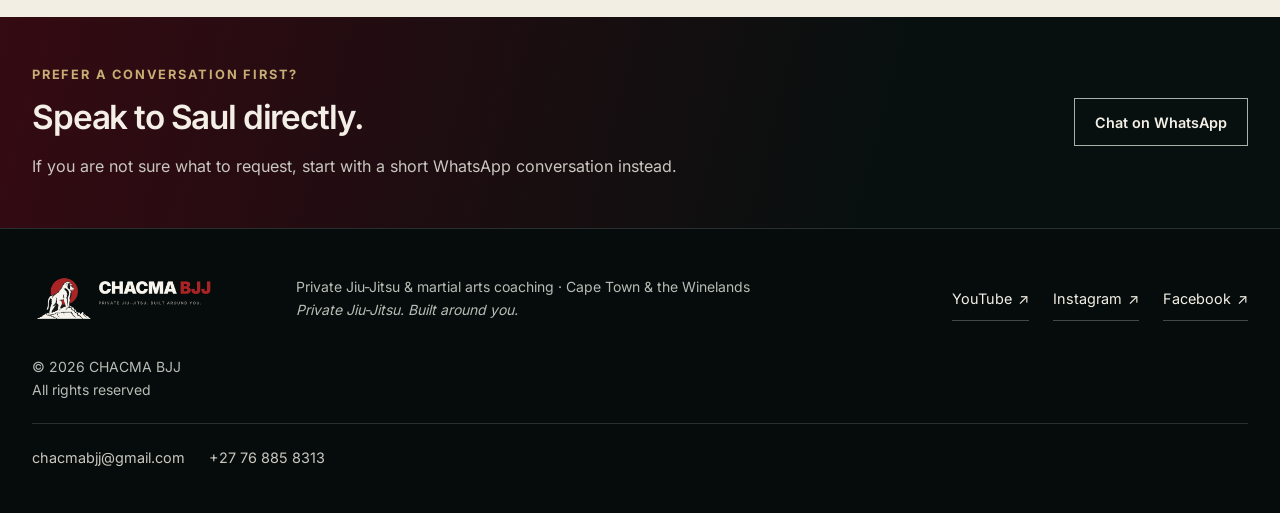
==== commit a6d2f662: "new optimised new optimised" ====
--- a/request-session.html
+++ b/request-session.html
@@ -1,75 +1,93 @@
-<!doctype html>
-<html lang="en">
-<head>
-  <!-- Google tag (gtag.js) -->
-  <script async src="https://www.googletagmanager.com/gtag/js?id=G-R0LVV5Y407"></script>
-  <script>
-    window.dataLayer = window.dataLayer || [];
-    function gtag(){dataLayer.push(arguments);}
-    gtag('js', new Date());
-    gtag('config', 'G-R0LVV5Y407');
-  </script>
-  <meta charset="utf-8">
-  <meta name="viewport" content="width=device-width, initial-scale=1">
-  <meta name="theme-color" content="#07100f">
-  <meta name="description" content="Request a private Jiu-Jitsu training session with Professor Saul Abelson at Chacma BJJ across Cape Town and the Winelands.">
-  <meta property="og:title" content="Request a session | CHACMA BJJ">
-  <meta property="og:description" content="Tell Saul when, where and how you would like to train. Private Jiu-Jitsu built around you.">
-  <meta property="og:type" content="website">
-  <title>Request a session | CHACMA BJJ</title>
-  <link rel="icon" href="assets/icons/favicon.png" type="image/png">
-  <link rel="manifest" href="site.webmanifest">
-  <link rel="preconnect" href="https://fonts.googleapis.com">
-  <link rel="preconnect" href="https://fonts.gstatic.com" crossorigin>
-  <link href="https://fonts.googleapis.com/css2?family=Caveat:wght@500;600&family=Cormorant+Garamond:wght@600;700&family=Inter:wght@400;600;700&display=swap" rel="stylesheet">
-  <link rel="stylesheet" href="styles.css">
-  <link rel="stylesheet" href="session.css">
-  <script defer src="script.js"></script>
-  <script defer src="session.js"></script>
-</head>
+<!DOCTYPE html>
+
+<html lang="en-ZA">
+<head><meta charset="utf-8"/>
+<!-- Google tag (gtag.js) -->
+<script async="" src="https://www.googletagmanager.com/gtag/js?id=G-R0LVV5Y407"></script>
+<script>window.dataLayer = window.dataLayer || [];
+function gtag(){dataLayer.push(arguments);}
+// Retain campaign attribution without passing arbitrary query fields to GA4.
+const analyticsUrl = new URL(location.origin + location.pathname);
+const incomingParams = new URLSearchParams(location.search);
+for (const key of ['utm_source','utm_medium','utm_campaign','utm_id','utm_term','utm_content','gclid','dclid','gbraid','wbraid']) {
+  const value = incomingParams.get(key);
+  if (value && value.length <= 200) analyticsUrl.searchParams.set(key, value);
+}
+gtag('js', new Date());
+gtag('config', 'G-R0LVV5Y407', {page_location: analyticsUrl.href});</script>
+<meta content="width=device-width, initial-scale=1" name="viewport"/>
+<meta content="#07100f" name="theme-color"/>
+<meta content="Request private Jiu-Jitsu coaching with Saul Abelson. Share your goals, area and preferred time. Saul confirms availability and arrangements directly." name="description"/>
+<meta content="Request a private coaching session | CHACMA BJJ" property="og:title"/>
+<meta content="Request private Jiu-Jitsu coaching with Saul Abelson. Share your goals, area and preferred time. Saul confirms availability and arrangements directly." property="og:description"/>
+<meta content="website" property="og:type"/>
+<title>Request a private coaching session | CHACMA BJJ</title>
+<link href="assets/icons/favicon-32.png" rel="icon" sizes="32x32" type="image/png"/>
+<link href="site.webmanifest" rel="manifest"/>
+<link crossorigin="" href="https://fonts.gstatic.com" rel="preconnect"/>
+<link href="styles.css" rel="stylesheet"/>
+<link href="session.css" rel="stylesheet"/>
+<script defer="" src="script.js"></script>
+<script defer="" src="session.js"></script>
+<link href="https://www.chacmabjj.co.za/request-session.html" rel="canonical"/>
+<link href="assets/icons/apple-touch-icon.png" rel="apple-touch-icon" sizes="180x180"/>
+<meta content="https://www.chacmabjj.co.za/request-session.html" property="og:url"/><meta content="CHACMA BJJ" property="og:site_name"/><meta content="en_ZA" property="og:locale"/>
+<meta content="https://www.chacmabjj.co.za/assets/images/hero-coaching.webp" property="og:image"/><meta content="1672" property="og:image:width"/><meta content="941" property="og:image:height"/><meta content="Private Jiu-Jitsu coaching with individual attention" property="og:image:alt"/>
+<meta content="summary_large_image" name="twitter:card"/><meta content="Request a private coaching session | CHACMA BJJ" name="twitter:title"/><meta content="Request private Jiu-Jitsu coaching with Saul Abelson. Share your goals, area and preferred time. Saul confirms availability and arrangements directly." name="twitter:description"/><meta content="https://www.chacmabjj.co.za/assets/images/hero-coaching.webp" name="twitter:image"/>
+<script type="application/ld+json">{
+  "@context": "https://schema.org",
+  "@type": "ContactPage",
+  "@id": "https://www.chacmabjj.co.za/request-session.html#page",
+  "url": "https://www.chacmabjj.co.za/request-session.html",
+  "name": "Request a session with CHACMA BJJ",
+  "inLanguage": "en-ZA",
+  "isPartOf": {
+    "@id": "https://www.chacmabjj.co.za/#website"
+  },
+  "about": {
+    "@id": "https://www.chacmabjj.co.za/#coaching"
+  }
+}</script><link as="font" crossorigin="" href="assets/fonts/inter-400.woff2" rel="preload" type="font/woff2"/></head>
 <body class="session-page">
-  <a class="skip-link" href="#main">Skip to content</a>
-  <header class="site-header" data-header>
-    <div class="shell header-inner">
-      <a class="brand" href="index.html#top" aria-label="CHACMA BJJ home"><img src="assets/images/logo-horizontal-approved.png" alt="CHACMA BJJ" class="brand-logo"></a>
-      <button class="menu-toggle" type="button" aria-expanded="false" aria-controls="nav" data-menu-toggle><span></span><span></span><span></span><span class="sr-only">Toggle navigation</span></button>
-      <nav id="nav" class="nav session-nav" aria-label="Primary" data-nav>
-        <a href="index.html#top">Home</a><a href="index.html#about">About</a><a href="index.html#training">Training</a><a href="index.html#locations">Locations</a><a href="index.html#testimonials">Testimonials</a><a class="is-active" href="request-session.html" aria-current="page">Request Session</a>
-      </nav>
-      <div class="header-actions"><a class="button button-small" href="#request-form">Request a session</a><div class="header-kicker">Cape Town<br>Winelands<br>and beyond</div></div>
-    </div>
-  </header>
-  <main id="main">
-    <section class="session-hero section-dark" aria-labelledby="session-hero-title">
-      <div class="session-hero-media" aria-hidden="true"><img src="assets/images/saul-training.webp" alt=""></div>
-      <div class="session-hero-shade" aria-hidden="true"></div>
-      <div class="shell session-hero-grid">
-        <div class="session-hero-copy"><p class="eyebrow eyebrow-warm">Private training · session request</p><h1 id="session-hero-title">Train on your terms.</h1><p class="session-hero-lede">Tell Saul what you need, roughly where you are and when you would like to train. He will confirm availability and the practical details directly with you.</p><div class="session-hero-actions"><a class="button" href="#request-form">Request a session</a><a class="button button-ghost" href="#how-it-works">How it works</a></div></div>
-        <aside class="session-principle" aria-label="How private training works"><p class="eyebrow eyebrow-warm">Built around you</p><h2>Simple to request.<br>Personal to deliver.</h2><div class="principle-list"><span>Choose a preferred day and time</span><span>Tell Saul your area and training focus</span><span>Saul confirms the session directly</span></div><p class="session-principle-note">No fixed timetable. No one-size-fits-all syllabus.</p></aside>
-      </div>
-    </section>
-    <section class="session-rail" aria-label="Session request summary"><div class="shell session-rail-grid"><div><strong>One-to-one</strong><span>Focused private coaching</span></div><div><strong>Small groups</strong><span>Friends, family or colleagues</span></div><div><strong>Adults + youth</strong><span>Beginner to experienced</span></div><div><strong>Gi + no-gi</strong><span>Choose or let Saul advise</span></div><div><strong>Mobile coaching</strong><span>Cape Town, Winelands and beyond</span></div></div></section>
-    <section class="request-section section-light" id="request-form" aria-labelledby="request-title">
-      <div class="shell request-grid">
-        <div class="request-intro"><p class="eyebrow">Request your session</p><h2 id="request-title">Give Saul enough to make the next step easy.</h2><p>You do not need to know exactly what programme you need. The useful information is simply who you are, when you would like to train, roughly where you are and what you want from the session.</p><div class="request-notes"><div><strong>This is a request, not a confirmed booking.</strong><span>Saul will confirm the date, time, location and practical arrangements directly with you.</span></div><div><strong>Keep private information private.</strong><span>You do not need to provide medical, personal or sensitive background here. Discuss anything relevant directly with Saul if and when necessary.</span></div></div></div>
-        <form class="session-form" id="session-request-form" novalidate>
-          <div class="form-section-head"><span>01</span><div><strong>Your details</strong><small>How Saul can reach you</small></div></div>
-          <div class="form-grid form-grid-2"><label class="form-field"><span>Name <em>*</em></span><input type="text" name="name" autocomplete="name" required placeholder="Your name"></label><label class="form-field"><span>Email <em>*</em></span><input type="email" name="email" autocomplete="email" required placeholder="you@example.com"></label><label class="form-field"><span>Mobile / WhatsApp</span><input type="tel" name="phone" autocomplete="tel" placeholder="+27 ..."></label><label class="form-field"><span>Preferred contact</span><select name="contact_method"><option>Email</option><option>WhatsApp</option><option>Phone call</option><option>No preference</option></select></label></div>
-          <div class="form-section-head"><span>02</span><div><strong>The training</strong><small>Enough context to shape the session</small></div></div>
-          <div class="form-grid form-grid-2"><label class="form-field"><span>Session format <em>*</em></span><select name="session_format" required><option value="">Choose one</option><option>One-to-one coaching</option><option>Two-person / private pair</option><option>Small-group session</option><option>Youth / child coaching</option><option>Not sure yet</option></select></label><label class="form-field"><span>Experience level</span><select name="experience"><option>Never trained</option><option>Beginner</option><option>Some experience</option><option>Experienced</option><option>Competition / performance</option></select></label><label class="form-field"><span>Training focus</span><select name="focus"><option>General Jiu-Jitsu / technical development</option><option>Beginner foundations</option><option>Self-defence</option><option>Competition / performance</option><option>Youth development</option><option>Not sure — discuss with Saul</option></select></label><label class="form-field"><span>Gi / no-gi</span><select name="gi_preference"><option>No preference</option><option>Gi</option><option>No-gi</option><option>Both</option><option>Not sure</option></select></label></div>
-          <div class="form-section-head"><span>03</span><div><strong>When and where</strong><small>Your preferred practical arrangement</small></div></div>
-          <div class="form-grid form-grid-2"><label class="form-field"><span>Preferred date <em>*</em></span><input type="date" name="preferred_date" required data-preferred-date></label><label class="form-field"><span>Preferred time <em>*</em></span><input type="time" name="preferred_time" required></label><label class="form-field"><span>Alternative date</span><input type="date" name="alternative_date" data-alternative-date></label><label class="form-field"><span>Alternative time</span><input type="time" name="alternative_time"></label><label class="form-field form-field-wide"><span>Area / suburb <em>*</em></span><input type="text" name="location" required placeholder="e.g. Constantia, Paarl, Stellenbosch"></label><label class="form-field form-field-wide"><span>Venue preference</span><select name="venue_preference"><option>Flexible — discuss with Saul</option><option>My home</option><option>My gym / training venue</option><option>Workplace / private venue</option><option>Please suggest a suitable venue</option></select></label></div>
-          <div class="form-section-head"><span>04</span><div><strong>Anything useful to add?</strong><small>Optional</small></div></div>
-          <label class="form-field"><span>Goals, questions or practical notes</span><textarea name="notes" rows="5" placeholder="What would you like to work on, or is there anything practical Saul should know before contacting you?"></textarea></label>
-          <label class="form-check"><input type="checkbox" name="acknowledgement" required><span>I understand that this submits a session request and that the booking is only confirmed once Saul agrees the date, time and arrangements with me.</span></label>
-          <div class="form-error" data-form-error role="alert" hidden></div><div class="form-actions"><button class="button form-submit" type="submit">Create email request</button><button class="button button-ghost-dark" type="button" data-session-whatsapp>Send via WhatsApp instead</button></div><p class="transport-note">“Create email request” opens your email application with the completed request addressed to Saul. Nothing is sent until you press Send in your email application.</p>
-        </form>
-      </div>
-    </section>
-    <section class="how-section section-dark" id="how-it-works" aria-labelledby="how-title"><div class="shell"><div class="how-head"><p class="eyebrow eyebrow-warm">What happens next</p><h2 id="how-title">Request. Confirm. Train.</h2></div><div class="how-grid"><article class="how-card"><span>01</span><h3>Send the request</h3><p>Give Saul your preferred time, location and enough context to understand what you are looking for.</p></article><article class="how-card"><span>02</span><h3>Saul confirms the details</h3><p>He will respond directly, confirm availability and resolve any timing, venue or training questions with you.</p></article><article class="how-card"><span>03</span><h3>Train around your objective</h3><p>The session starts from your level, body, goals and circumstances rather than forcing you into a generic class format.</p></article></div></div></section>
-    <section class="session-faq section-light" aria-labelledby="faq-title"><div class="shell faq-grid"><div class="faq-heading"><p class="eyebrow">Before you request</p><h2 id="faq-title">A few useful answers.</h2></div><div class="faq-list"><details><summary>Do I need any Jiu-Jitsu experience?</summary><p>No. Private coaching works particularly well for complete beginners because Saul can set the pace and explain the fundamentals without the pressure of keeping up with a class.</p></details><details><summary>Can I request a session for my child?</summary><p>Yes. Choose “Youth / child coaching” in the form. Saul can then discuss age, goals and the practical setup directly with the parent or guardian.</p></details><details><summary>What if I am flexible on date or time?</summary><p>Use the alternative date and time fields or mention your wider availability in the notes. More flexibility usually makes arranging a session easier.</p></details><details><summary>Where can sessions take place?</summary><p>Depending on what is practical, sessions can take place at your home, gym, workplace or another suitable venue across Cape Town, the Winelands and surrounding areas.</p></details></div></div></section>
-    <section class="session-contact section-dark"><div class="shell session-contact-grid"><div><p class="eyebrow eyebrow-warm">Prefer a conversation first?</p><h2>Speak to Saul directly.</h2><p>If you are not sure what to request, start with a short WhatsApp conversation instead.</p></div><a class="button button-whatsapp" href="#" data-whatsapp>Chat on WhatsApp</a></div></section>
-  </main>
-  <footer class="footer"><div class="shell footer-inner"><a class="brand footer-brand" href="index.html#top" aria-label="CHACMA BJJ home"><img src="assets/images/logo-horizontal-approved.png" alt="CHACMA BJJ" class="footer-logo"></a><div class="footer-meta">Private Jiu-Jitsu & martial arts coaching · Cape Town & the Winelands<br><em>Private Jiu-Jitsu. Built around you.</em></div><div class="footer-social"><a href="https://www.instagram.com/chacmabjj/" target="_blank" rel="noopener noreferrer">Instagram</a><a href="https://www.facebook.com/profile.php?id=61593930403911" target="_blank" rel="noopener noreferrer">Facebook</a></div><div class="footer-note">© 2026 CHACMA BJJ<br>All rights reserved</div></div></footer>
+<a class="skip-link" href="#main">Skip to content</a>
+<header class="site-header" data-header="">
+<div class="shell header-inner">
+<a aria-label="CHACMA BJJ home" class="brand" href="index.html#top"><img alt="CHACMA BJJ" class="brand-logo" decoding="async" height="260" src="assets/images/logo-horizontal.webp" width="840"/></a>
+<button aria-controls="nav" aria-expanded="false" class="menu-toggle" data-menu-toggle="" type="button"><span></span><span></span><span></span><span class="sr-only">Toggle navigation</span></button>
+<nav aria-label="Primary" class="nav session-nav" data-nav="" id="nav">
+<a href="index.html#top">Home</a><a href="index.html#about">About</a><a href="index.html#training">Training</a><a href="index.html#locations">Locations</a><a href="index.html#testimonials">Testimonials</a><a aria-current="page" class="is-active" href="request-session.html">Request Session</a>
+</nav>
+<div class="header-actions"><a class="button button-small" href="#request-form">Request a session</a></div>
+</div>
+</header>
+<main id="main">
+<section aria-labelledby="session-hero-title" class="session-hero section-dark">
+<div class="shell session-hero-grid">
+<div class="session-hero-copy"><p class="eyebrow eyebrow-warm">Private training · session request</p><h1 id="session-hero-title">Train on your terms.</h1><p class="session-hero-lede">Tell Saul what you need, roughly where you are and when you would like to train. He will confirm availability and the practical details directly with you.</p><div class="session-hero-actions"><a class="button" href="#request-form">Request a session</a><a class="button button-ghost" href="#how-it-works">How it works</a></div></div>
+<div class="session-hero-photo"><img alt="Jiu-Jitsu technique demonstrated during a coaching session." decoding="async" height="718" src="assets/images/saul-training.webp" width="1080"/></div></div>
+</section>
+<section aria-label="Session request summary" class="session-rail"><div class="shell session-rail-grid"><div><strong>One-to-one</strong><span>Focused private coaching</span></div><div><strong>Small groups</strong><span>Friends, family or colleagues</span></div><div><strong>Adults + youth</strong><span>Beginner to experienced</span></div><div><strong>Gi + no-gi</strong><span>Choose or let Saul advise</span></div><div><strong>Mobile coaching</strong><span>Cape Town and the Winelands</span></div></div></section>
+<section aria-labelledby="request-title" class="request-section section-light" id="request-form">
+<div class="shell request-grid">
+<div class="request-intro"><p class="eyebrow">Request your session</p><h2 id="request-title">Give Saul enough to make the next step easy.</h2><p>You do not need to know exactly what programme you need. The useful information is simply who you are, when you would like to train, roughly where you are and what you want from the session.</p><div class="request-notes"><div><strong>This is a request, not a confirmed booking.</strong><span>Saul will confirm the date, time, location and practical arrangements directly with you.</span></div><div><strong>Keep private information private.</strong><span>You do not need to provide medical, personal or sensitive background here. Discuss anything relevant directly with Saul if and when necessary.</span></div></div></div>
+<noscript><p>To request a session, <a href="mailto:chacmabjj@gmail.com">email Saul</a> or <a href="https://wa.me/27768858313" rel="noopener noreferrer" target="_blank">contact him on WhatsApp</a>. Share your name, area and preferred timing.</p></noscript><form aria-describedby="transport-note" aria-label="Session request" class="session-form" hidden="" id="session-request-form" novalidate="">
+<div class="form-section-head"><span>01</span><div><strong>Your details</strong><small>How Saul can reach you</small></div></div>
+<div class="form-grid form-grid-2"><label class="form-field"><span>Name <em>*</em></span><input autocomplete="name" maxlength="120" name="name" placeholder="Your name" required="" type="text"/></label><label class="form-field"><span>Email <em>*</em></span><input autocomplete="email" maxlength="120" name="email" placeholder="you@example.com" required="" type="email"/></label><label class="form-field"><span>Mobile / WhatsApp</span><input autocomplete="tel" maxlength="30" name="phone" placeholder="+27 ..." type="tel"/></label><label class="form-field"><span>Preferred contact</span><select name="contact_method"><option>Email</option><option>WhatsApp</option><option>Phone call</option><option>No preference</option></select></label></div>
+<div class="form-section-head"><span>02</span><div><strong>The training</strong><small>Enough context to shape the session</small></div></div>
+<div class="form-grid form-grid-2"><label class="form-field"><span>Session format <em>*</em></span><select name="session_format" required=""><option value="">Choose one</option><option>One-to-one coaching</option><option>Two-person / private pair</option><option>Small-group session</option><option>Youth / child coaching</option><option>Not sure yet</option></select></label><label class="form-field"><span>Experience level</span><select name="experience"><option>Never trained</option><option>Beginner</option><option>Some experience</option><option>Experienced</option><option>Competition / performance</option></select></label><label class="form-field"><span>Training focus</span><select name="focus"><option>Jiu-Jitsu development</option><option>Beginner foundations</option><option>Self-defence</option><option>Competition / performance</option><option>Youth development</option><option>Not sure yet</option><option>Returning to training</option><option>Specific requirements</option></select></label><label class="form-field"><span>Gi / no-gi</span><select name="gi_preference"><option>No preference</option><option>Gi</option><option>No-gi</option><option>Both</option><option>Not sure</option></select></label></div>
+<div class="form-section-head"><span>03</span><div><strong>When and where</strong><small>Your preferred practical arrangement</small></div></div>
+<div class="form-grid form-grid-2"><label class="form-field"><span>Preferred date <em>*</em></span><input data-preferred-date="" name="preferred_date" required="" type="date"/></label><label class="form-field"><span>Preferred time <em>*</em></span><input name="preferred_time" required="" type="time"/></label><label class="form-field"><span>Alternative date</span><input data-alternative-date="" name="alternative_date" type="date"/></label><label class="form-field"><span>Alternative time</span><input name="alternative_time" type="time"/></label><label class="form-field form-field-wide"><span>Area / suburb <em>*</em></span><input maxlength="120" name="location" placeholder="e.g. Constantia, Paarl, Stellenbosch" required="" type="text"/></label><label class="form-field form-field-wide"><span>Venue preference</span><select name="venue_preference"><option>Flexible — please advise</option><option>My home</option><option>My gym / training venue</option><option>Workplace / private venue</option><option>Please suggest a venue</option></select></label></div>
+<div class="form-section-head"><span>04</span><div><strong>Anything useful to add?</strong><small>Optional</small></div></div>
+<label class="form-field"><span>Goals, questions or practical notes</span><textarea maxlength="1000" name="notes" placeholder="What would you like to work on, or is there anything practical Saul should know before contacting you?" rows="5"></textarea></label>
+<label class="form-check"><input name="acknowledgement" required="" type="checkbox"/><span>I understand this prepares a request for me to send. My booking is confirmed only when Saul agrees the date, time and arrangements with me.</span></label>
+<div class="form-error" data-form-error="" hidden="" role="alert"></div><div class="form-actions"><button class="button form-submit" type="submit">Create email request</button><button class="button button-ghost-dark" data-session-whatsapp="" type="button">Create WhatsApp request</button></div><p class="request-status" data-request-status="" role="status"></p><details class="request-fallback" data-request-fallback="" hidden=""><summary>App did not open? Copy your request</summary><p>Email it to <a href="mailto:chacmabjj@gmail.com">chacmabjj@gmail.com</a> or message Saul on <a href="https://wa.me/27768858313" rel="noopener noreferrer" target="_blank">WhatsApp</a>.</p><label class="form-field"><span>Prepared request</span><textarea data-request-copy="" readonly="" rows="10"></textarea></label></details><p class="transport-note" id="transport-note">These buttons open your email app or WhatsApp with a prepared message. Review it and press Send there. Nothing is sent automatically. All session times refer to South African time.</p>
+</form>
+</div>
+</section>
+<section aria-labelledby="how-title" class="how-section section-dark" id="how-it-works"><div class="shell"><div class="how-head"><p class="eyebrow eyebrow-warm">What happens next</p><h2 id="how-title">Request. Confirm. Train.</h2></div><div class="how-grid"><article class="how-card"><span>01</span><h3>Send the request</h3><p>Give Saul your preferred time, location and enough context to understand what you are looking for.</p></article><article class="how-card"><span>02</span><h3>Saul confirms the details</h3><p>He will respond directly, confirm availability and resolve any timing, venue or training questions with you.</p></article><article class="how-card"><span>03</span><h3>Train around your objective</h3><p>The session starts from your level, body, goals and circumstances rather than forcing you into a generic class format.</p></article></div></div></section>
+<section aria-labelledby="faq-title" class="session-faq section-light"><div class="shell faq-grid"><div class="faq-heading"><p class="eyebrow">Before you request</p><h2 id="faq-title">A few useful answers.</h2></div><div class="faq-list"><details><summary>Do I need any Jiu-Jitsu experience?</summary><p>No. Private coaching works particularly well for complete beginners because Saul can set the pace and explain the fundamentals without the pressure of keeping up with a class.</p></details><details><summary>Can I request a session for my child?</summary><p>Yes. Choose “Youth / child coaching” in the form. Saul can then discuss age, goals and the practical setup directly with the parent or guardian.</p></details><details><summary>What if I am flexible on date or time?</summary><p>Use the alternative date and time fields or mention your wider availability in the notes. More flexibility usually makes arranging a session easier.</p></details><details><summary>Where can sessions take place?</summary><p>Depending on what is practical, sessions can take place at your home, gym, workplace or another suitable venue across Cape Town, the Winelands.</p></details></div></div></section>
+<section class="session-contact section-dark"><div class="shell session-contact-grid"><div><p class="eyebrow eyebrow-warm">Prefer a conversation first?</p><h2>Speak to Saul directly.</h2><p>If you are not sure what to request, start with a short WhatsApp conversation instead.</p></div><a aria-label="Chat on WhatsApp (opens in a new tab)" class="button button-whatsapp" data-whatsapp="" href="https://wa.me/27768858313?text=Hi%20Saul%2C%20I%20would%20like%20to%20discuss%20private%20Jiu-Jitsu%20coaching." rel="noopener noreferrer" target="_blank">Chat on WhatsApp</a></div></section>
+</main>
+<footer class="footer"><div class="shell footer-inner"><a aria-label="CHACMA BJJ home" class="brand footer-brand" href="index.html#top"><img alt="CHACMA BJJ" class="footer-logo" decoding="async" height="260" loading="lazy" src="assets/images/logo-horizontal.webp" width="840"/></a><div class="footer-meta">Private Jiu-Jitsu &amp; martial arts coaching · Cape Town &amp; the Winelands<br/><em>Private Jiu-Jitsu. Built around you.</em></div><div class="footer-social"><a aria-label="CHACMA BJJ on YouTube (opens in a new tab)" href="https://www.youtube.com/channel/UCFfan4FD1CbwkIuFp4QQ4sw" rel="noopener noreferrer" target="_blank">YouTube<span aria-hidden="true"> ↗</span></a><a aria-label="CHACMA BJJ on Instagram (opens in a new tab)" href="https://www.instagram.com/chacmabjj/" rel="noopener noreferrer" target="_blank">Instagram<span aria-hidden="true"> ↗</span></a><a aria-label="CHACMA BJJ on Facebook (opens in a new tab)" href="https://www.facebook.com/profile.php?id=61593930403911" rel="noopener noreferrer" target="_blank">Facebook<span aria-hidden="true"> ↗</span></a></div><div class="footer-note">© 2026 CHACMA BJJ<br/>All rights reserved</div><div class="footer-contact"><a href="mailto:chacmabjj@gmail.com">chacmabjj@gmail.com</a><a href="tel:+27768858313">+27 76 885 8313</a></div></div></footer>
 </body>
 </html>
--- a/styles.css
+++ b/styles.css
@@ -1,196 +1,28 @@
-:root{
-  --bg:#07100f;--bg2:#0c1513;--panel:#101917;--ink:#f4efe6;--inksoft:#c9c7bf;--light:#f3eee4;--light2:#faf7f0;--darkink:#17201d;--muted:#6f7772;--red:#b71f33;--red2:#cb293f;--gold:#c8ad75;--green:#21aa57;--line:rgba(255,255,255,.12);--linedark:rgba(23,31,28,.14);--max:1560px;--sans:'Inter',Arial,sans-serif;--display:'Cormorant Garamond',Georgia,serif;--script:'Caveat',cursive
-}
-*{box-sizing:border-box}html{scroll-behavior:smooth;overflow-x:hidden}body{margin:0;background:var(--bg);color:var(--ink);font-family:var(--sans);-webkit-font-smoothing:antialiased;overflow-x:hidden}img{display:block;max-width:100%}a{color:inherit;text-decoration:none}button,input,textarea,select{font:inherit}.shell{width:min(var(--max),calc(100% - 48px));margin-inline:auto}.section-dark{background:var(--bg)}.section-light{background:var(--light);color:var(--darkink)}.skip-link{position:absolute;left:-9999px}.skip-link:focus{left:12px;top:12px;z-index:999;background:#fff;color:#000;padding:8px 12px}.sr-only{position:absolute;width:1px;height:1px;padding:0;margin:-1px;overflow:hidden;clip:rect(0,0,0,0);white-space:nowrap;border:0}.reveal{opacity:1;transform:none}
-h1,h2,h3{margin:0;font-family:var(--display);font-weight:700;letter-spacing:-.035em;line-height:.95}p{line-height:1.45}.eyebrow{margin:0 0 8px;font-size:.62rem;line-height:1.2;text-transform:uppercase;letter-spacing:.24em;font-weight:700;color:#68716c}.eyebrow-warm{color:#ccb98f}.red-rule{display:block;width:28px;height:2px;background:var(--red);margin:14px 0 18px}
-.button{display:inline-flex;align-items:center;justify-content:center;gap:10px;min-height:42px;padding:0 18px;border:1px solid transparent;background:var(--red);color:#fff;font-size:.68rem;font-weight:700;letter-spacing:.08em;text-transform:uppercase;white-space:nowrap;transition:.2s}.button:hover{background:var(--red2);transform:translateY(-1px)}.button::after{content:'→';font-size:.95rem}.button-small{min-height:36px;padding-inline:15px;font-size:.6rem}.button-ghost{background:rgba(7,16,15,.30);border-color:rgba(255,255,255,.48)}.button-ghost:hover{background:rgba(255,255,255,.08)}.button-play::before{content:'▶';display:grid;place-items:center;width:18px;height:18px;border:1px solid currentColor;border-radius:50%;font-size:6px;padding-left:1px}.button-gold{background:rgba(21,22,18,.55);border-color:var(--gold);color:#efe2c5}.button-whatsapp{background:var(--green);text-transform:none;letter-spacing:0;font-size:.78rem;min-width:205px}.button-request{min-width:178px}
-/* header */
-.site-header{position:absolute;inset:0 0 auto;z-index:50;background:transparent;border-bottom:1px solid transparent;transition:.2s}.site-header.is-scrolled{position:fixed;background:rgba(5,12,11,.95);backdrop-filter:blur(12px);border-bottom-color:var(--line)}.header-inner{height:72px;display:grid;grid-template-columns:230px 1fr auto;align-items:center;gap:20px}.brand-logo{width:205px;height:auto}.nav{display:flex;justify-content:center;align-items:center;gap:22px;font-size:.61rem;font-weight:600}.nav a{position:relative;padding:9px 0}.nav a:first-child::after{content:'';position:absolute;left:0;right:0;bottom:2px;height:2px;background:var(--red)}.header-actions{display:flex;align-items:center;gap:16px}.header-kicker{text-align:right;font-size:.48rem;line-height:1.6;text-transform:uppercase;letter-spacing:.18em;color:#cbbfa7;white-space:nowrap}.menu-toggle{display:none;background:none;border:0;padding:10px}.menu-toggle>span:not(.sr-only){display:block;width:24px;height:2px;background:#fff;margin:5px 0}
-/* hero */
-.hero{height:445px;min-height:445px;position:relative;overflow:hidden;border-bottom:1px solid var(--line);background:#06100e}.hero-media{position:absolute;inset:0 22% 0 0;overflow:hidden}.hero-media img{width:100%;height:100%;object-fit:cover;object-position:65% 50%;filter:saturate(.88) contrast(1.05) brightness(.84);transform:scale(1.02)}.hero-shade{position:absolute;inset:0;z-index:1;background:linear-gradient(90deg,rgba(5,13,12,.99) 0%,rgba(5,13,12,.96) 27%,rgba(5,13,12,.70) 45%,rgba(5,13,12,.20) 65%,rgba(5,13,12,.22) 77%,rgba(5,13,12,.78) 100%),linear-gradient(180deg,rgba(5,13,12,.22),transparent 50%,rgba(5,13,12,.65))}.hero-brand-panel{position:absolute;right:0;top:0;bottom:0;width:23%;z-index:1;background:linear-gradient(180deg,#101816,#080f0e);overflow:hidden;border-left:1px solid rgba(255,255,255,.07)}.hero-brand-panel::before{content:'';position:absolute;inset:44% 0 0;background:url('assets/images/cape-landscape.webp') 55% center/cover no-repeat;filter:saturate(.65) brightness(.42)}.hero-brand-panel::after{content:'';position:absolute;inset:0;background:linear-gradient(180deg,rgba(7,14,13,.08) 20%,rgba(7,14,13,.58) 100%)}.hero-brand-mark{position:absolute;width:82%;right:-8%;top:68px;z-index:2;opacity:.58;filter:saturate(.95)}.hero-brand-panel p{position:absolute;right:28px;bottom:31px;z-index:3;margin:0;text-align:right;text-transform:uppercase;letter-spacing:.19em;font-size:.52rem;line-height:1.6;color:#d8cdbb}.hero-brand-panel p::before{content:'';display:block;width:28px;height:2px;background:var(--red);margin:0 0 10px auto}.hero-inner{position:relative;z-index:3;height:100%}.hero-copy{width:50%;height:100%;padding-top:100px;padding-bottom:24px;display:flex;flex-direction:column;justify-content:flex-start}.hero h1{font-size:4.08rem;line-height:.84;text-transform:uppercase;margin-bottom:14px}.hero h1 span{display:block;white-space:nowrap}.hero-lede{max-width:505px;margin:0;color:#d5d1c8;font-size:.82rem;line-height:1.5}.hero-actions{display:flex;gap:12px;margin-top:18px}.hero-values{display:flex;gap:30px;margin-top:22px}.hero-values>div{display:flex;align-items:center;gap:9px;color:#d6d1c6;text-transform:uppercase;font-size:.49rem;line-height:1.35;letter-spacing:.16em}.hero-values svg{width:25px;height:25px;fill:none;stroke:#d9c79a;stroke-width:1.35;stroke-linecap:round;stroke-linejoin:round}.hero-note{position:absolute;left:64%;top:84px;display:flex;flex-direction:column;text-transform:uppercase;letter-spacing:.18em;font-size:.5rem;line-height:1.5;color:#d3c8b5}.hero-note strong{font-weight:600;color:#efd6a7}.hero-note::after{content:'';width:26px;height:1px;background:var(--gold);margin-top:9px}.hero-note-bottom{left:auto;right:23.5%;top:auto;bottom:25px;text-align:right;align-items:flex-end;color:#d5d0c7}.hero-note-bottom::after{background:var(--red)}
-/* coaching */
-.coaching{padding:14px 0 15px;background:var(--light)}.coaching-grid{display:grid;grid-template-columns:225px 1fr;gap:16px}.coaching-intro{padding:14px 12px 8px 0}.coaching-intro h2{font-size:2rem;line-height:.95}.coaching-intro>p:not(.eyebrow){margin:0;color:#5e6661;font-size:.76rem}.signature{font-family:var(--script);font-size:2.2rem;line-height:.9;margin-top:23px;transform:rotate(-5deg);width:max-content}.coach-role{margin-top:12px;font-size:.49rem;text-transform:uppercase;letter-spacing:.18em;line-height:1.5;color:#4f5853}.coaching-cards{display:grid;grid-template-columns:repeat(5,minmax(0,1fr));gap:8px}.coaching-card{min-width:0;height:298px;background:#0b1513;color:#fff;border:1px solid rgba(12,20,18,.2);display:flex;flex-direction:column;overflow:hidden}.card-image{height:132px;position:relative}.card-image::after{content:'';position:absolute;inset:42% 0 0;background:linear-gradient(transparent,#0b1513)}.card-image img{width:100%;height:100%;object-fit:cover;filter:saturate(.84) contrast(1.03) brightness(.82)}.coaching-card:nth-child(2) .card-image img{object-position:center 48%}.coaching-card:nth-child(3) .card-image img{object-position:center 42%}.coaching-card:nth-child(4) .card-image img{object-position:center 45%}.coaching-card:nth-child(5) .card-image img{object-position:55% center;filter:saturate(.72) brightness(.6)}.card-body{position:relative;display:flex;flex-direction:column;flex:1;padding:10px 11px 12px}.card-icon{position:absolute;right:9px;top:-22px;width:39px;height:39px;border-radius:50%;display:grid;place-items:center;background:#0b1513;border:1px solid var(--gold);color:var(--gold)}.card-icon svg{width:20px;height:20px;fill:none;stroke:currentColor;stroke-width:1.4;stroke-linecap:round;stroke-linejoin:round}.coaching-card h3{font-family:var(--sans);font-size:.72rem;line-height:1.28;text-transform:uppercase;letter-spacing:.12em;padding-right:26px;margin-bottom:7px}.coaching-card p{margin:0;color:#c8ccc6;font-size:.65rem;line-height:1.38}.coaching-card a{margin-top:auto;color:#d6bd86;font-size:.53rem;text-transform:uppercase;letter-spacing:.14em;font-weight:700}.coaching-footnote{text-align:right;margin-top:8px;color:#767b76;font-size:.48rem;text-transform:uppercase;letter-spacing:.11em}
-/* about */
-.about{padding:0}.about-grid{display:grid;grid-template-columns:29% 38% 17% 16%;min-height:292px}.about-portrait,.about-copy,.about-quote,.about-training{position:relative;min-width:0;border-right:1px solid var(--line);overflow:hidden}.about-portrait img,.about-training img{width:100%;height:100%;object-fit:cover}.about-portrait img{object-position:70% 24%;filter:saturate(.78) contrast(1.06) brightness(.8)}.about-portrait::after{content:'';position:absolute;inset:0;background:linear-gradient(90deg,rgba(7,14,13,.3),transparent 50%),linear-gradient(180deg,transparent 52%,rgba(7,14,13,.58))}.script-line{position:absolute;left:16px;top:18px;z-index:2;font-family:var(--script);font-size:1.75rem;max-width:130px;line-height:.85;transform:rotate(-8deg);text-shadow:0 2px 7px rgba(0,0,0,.5)}.about-copy{padding:22px 20px 15px;background:linear-gradient(90deg,#0b1513,#08110f)}.about-copy h2{font-size:2.15rem;line-height:.87;text-transform:uppercase;max-width:11ch;margin-bottom:10px}.about-copy>p:not(.eyebrow){margin:0;color:#d1cec5;font-size:.71rem;line-height:1.45}.about-facts{display:grid;grid-template-columns:repeat(4,1fr);gap:9px;margin-top:16px}.about-facts span{display:grid;grid-template-columns:22px 1fr;gap:6px;align-items:start;font-size:.46rem;line-height:1.2;text-transform:uppercase;color:#ece7dc}.about-facts svg{width:20px;height:20px;fill:none;stroke:#d8c9a6;stroke-width:1.35;stroke-linecap:round;stroke-linejoin:round}.about-quote{padding:14px 10px;background:#0b1412;display:flex;align-items:flex-start;justify-content:center}.quote-card{width:100%;background:#f3eee4;color:#242a27;padding:14px 13px 14px;box-shadow:0 10px 24px rgba(0,0,0,.18);clip-path:polygon(0 0,100% 0,100% 89%,88% 100%,0 100%)}.quote-mark{font-family:var(--display);font-size:3.2rem;line-height:.55;color:#b7b8b2}.quote-card p{font-family:var(--display);font-style:italic;font-size:.78rem;line-height:1.25;margin:7px 0 12px}.quote-card footer{font-size:.47rem;text-transform:uppercase;letter-spacing:.14em;color:#656d68;border-bottom:2px solid var(--red);padding-bottom:7px;width:max-content}.about-training img{object-position:55% center;filter:saturate(.75) contrast(1.07) brightness(.62)}.about-training::after{content:'';position:absolute;inset:0;background:linear-gradient(180deg,rgba(7,14,13,.06),rgba(7,14,13,.52))}.vertical-message{position:absolute;right:14px;bottom:18px;z-index:2;text-align:right;text-transform:uppercase;letter-spacing:.16em;font-size:.48rem;line-height:1.55;color:#ddd5c8}.vertical-message::after{content:'';display:block;width:26px;height:2px;background:var(--red);margin:8px 0 0 auto}
-/* locations */
-.locations{padding:0}.locations-grid{display:grid;grid-template-columns:48% 36% 16%;height:155px}.locations-landscape,.map-panel,.location-brand-panel{position:relative;overflow:hidden;border-right:1px solid var(--line)}.locations-landscape img{width:100%;height:100%;object-fit:cover;object-position:42% 55%;filter:saturate(.72) contrast(1.08) brightness(.58)}.locations-landscape::after{content:'';position:absolute;inset:0;background:linear-gradient(90deg,rgba(6,13,12,.28),rgba(6,13,12,.18) 55%,rgba(6,13,12,.68))}.locations-overlay{position:absolute;left:22px;bottom:17px;z-index:2}.locations-overlay h2{font-size:1.25rem;line-height:.95;max-width:25ch;margin-bottom:10px}.locations-overlay .button{min-height:31px;font-size:.5rem}.map-panel{background:#0b1412}.map-panel img{width:100%;height:100%;object-fit:cover}.location-brand-panel{background:#0a1210;padding:14px;display:flex;align-items:flex-end}.location-brand-panel>img{position:absolute;width:105%;top:-14px;left:-20%;opacity:.18}.location-brand-panel>div{position:relative;z-index:2;display:grid;gap:3px;text-transform:uppercase;letter-spacing:.16em;font-size:.45rem;line-height:1.25;color:#d5cbbb}.location-brand-panel strong{color:#fff;font-weight:600}.location-brand-panel>div::after{content:'';width:28px;height:2px;background:var(--red);margin-top:6px}
-/* testimonials */
-.testimonials{padding:14px 0 15px}.testimonial-grid{display:grid;grid-template-columns:210px 1fr 1.35fr;gap:12px;align-items:stretch}.testimonial-heading{padding:7px 12px 5px 0}.testimonial-heading h2{font-size:1.75rem;line-height:.9}.testimonial-heading>p:last-child{margin:0;font-size:.67rem;color:#6d746f}.testimonial-card{margin:0;padding:14px 15px;background:#faf7f0;border:1px solid var(--linedark);box-shadow:0 3px 12px rgba(25,32,29,.04);display:flex;flex-direction:column;justify-content:center}.testimonial-card::before{content:'“';font-family:var(--display);font-size:2.2rem;color:#b8bab4;line-height:.5}.testimonial-card p{font-family:var(--display);font-style:italic;font-size:.75rem;line-height:1.4;color:#4b514e;margin:8px 0 11px}.testimonial-card footer{font-size:.46rem;text-transform:uppercase;letter-spacing:.12em;color:#5e6661}
-/* conversion */
-.conversion{position:relative;overflow:hidden;padding:14px 0;background:linear-gradient(100deg,#350a12 0%,#160d0f 34%,#08100f 72%)}.conversion::before{content:'';position:absolute;inset:0 60% 0 0;background:url('assets/images/cape-landscape.webp') center/cover no-repeat;opacity:.18;mix-blend-mode:screen}.conversion-mark{position:absolute;left:-25px;bottom:-65px;width:220px;opacity:.08}.conversion-grid{position:relative;z-index:2;display:grid;grid-template-columns:1.1fr .72fr 1fr;gap:20px;align-items:center}.conversion h2{font-size:1.65rem;line-height:.92}.conversion-copy p:not(.eyebrow){margin:6px 0 0;color:#d0cbc1;font-size:.68rem}.conversion-actions{display:flex;gap:8px;flex-wrap:wrap}.conversion-values{display:grid;grid-template-columns:repeat(3,1fr);border-left:1px solid var(--line)}.conversion-values>div{min-height:68px;display:grid;place-items:center;text-align:center;padding:5px 8px;border-right:1px solid var(--line)}.conversion-values svg{width:22px;height:22px;fill:none;stroke:#eee8dc;stroke-width:1.35;stroke-linecap:round;stroke-linejoin:round;margin-bottom:5px}.conversion-values span{font-size:.46rem;text-transform:uppercase;letter-spacing:.12em;line-height:1.35;color:#d9d3c8}
-/* footer */
-.footer{background:#050c0b;border-top:1px solid var(--line);padding:12px 0 14px}.footer-inner{display:grid;grid-template-columns:220px 150px 1fr auto auto;gap:20px;align-items:center}.footer-logo{width:190px}.footer-tag,.footer-nav,.footer-social,.footer-note{font-size:.48rem;color:#b9bcb6}.footer-tag{text-transform:uppercase;letter-spacing:.14em}.footer-nav{display:flex;gap:14px;justify-content:center}.footer-social{display:flex;gap:10px;text-transform:uppercase;letter-spacing:.09em}.footer-note{text-align:right;line-height:1.5}
-/* request page compatibility */
-.session-page .site-header{position:relative;background:#07100f}.session-page .header-inner{height:72px}.session-page .nav a:first-child::after{display:none}.session-page .footer-inner{grid-template-columns:220px 1fr auto auto}.session-page .footer-meta{font-size:.55rem;color:#b9bcb6;line-height:1.5}.session-page .footer-meta em{font-family:var(--display);font-size:.72rem}.session-page .footer-brand{display:block}
-@media(max-width:1120px){.shell{width:min(var(--max),calc(100% - 34px))}.header-inner{grid-template-columns:190px 1fr auto}.brand-logo{width:180px}.nav{gap:14px;font-size:.56rem}.header-kicker{display:none}.hero{height:425px;min-height:425px}.hero h1{font-size:3.7rem}.hero-note{left:62%}.coaching-grid{grid-template-columns:200px 1fr}.coaching-card{height:305px}.about-grid{grid-template-columns:28% 40% 16% 16%}.about-copy h2{font-size:1.95rem}.footer-inner{grid-template-columns:190px 120px 1fr auto auto;gap:14px}.footer-nav{gap:9px}}
-@media(max-width:980px){.header-inner{height:64px;grid-template-columns:180px 1fr auto}.menu-toggle{display:block;justify-self:end}.nav{position:absolute;left:17px;right:17px;top:63px;display:none;flex-direction:column;align-items:stretch;gap:0;background:#08110f;border:1px solid var(--line);padding:8px 14px}.nav.is-open{display:flex}.nav a{padding:12px 3px;border-bottom:1px solid var(--line)}.nav a:first-child::after{display:none}.header-actions{grid-column:3;grid-row:1}.header-actions .button{display:none}.hero{height:470px}.hero-brand-panel{width:20%}.hero-media{right:18%}.hero-copy{width:59%}.hero h1{font-size:3.55rem}.hero-note{left:auto;right:20.5%;top:95px}.hero-note-bottom{display:none}.coaching-grid{grid-template-columns:1fr}.coaching-intro{display:grid;grid-template-columns:1fr 1fr;gap:7px 20px}.coaching-intro .eyebrow,.coaching-intro h2,.coaching-intro .red-rule{grid-column:1}.coaching-intro>p:not(.eyebrow){grid-column:2;grid-row:1/4}.signature,.coach-role{display:none}.coaching-cards{grid-template-columns:repeat(3,1fr)}.coaching-card{height:300px}.coaching-card:nth-child(4),.coaching-card:nth-child(5){height:285px}.about-grid{grid-template-columns:38% 62%}.about-quote,.about-training{min-height:240px}.about-portrait,.about-copy{min-height:310px}.locations-grid{grid-template-columns:55% 45%;height:auto}.locations-landscape,.map-panel{height:190px}.location-brand-panel{display:none}.testimonial-grid{grid-template-columns:180px 1fr 1fr}.conversion-grid{grid-template-columns:1fr auto}.conversion-values{grid-column:1/-1}.footer-inner,.session-page .footer-inner{grid-template-columns:180px 1fr auto}.footer-tag,.footer-nav{display:none}.session-page .footer-meta{display:block}}
-@media(max-width:700px){.shell{width:calc(100% - 28px)}.header-inner{grid-template-columns:165px 1fr auto}.brand-logo{width:160px}.hero{height:620px;min-height:620px}.hero-media{inset:0}.hero-media img{object-position:72% 37%;opacity:.75}.hero-shade{background:linear-gradient(180deg,rgba(5,13,12,.96) 0%,rgba(5,13,12,.77) 45%,rgba(5,13,12,.22) 72%,rgba(5,13,12,.84) 100%)}.hero-brand-panel{display:none}.hero-copy{width:100%;height:auto;padding-top:96px;justify-content:flex-start}.hero h1{font-size:3.05rem;max-width:none}.hero-lede{max-width:94%;font-size:.84rem}.hero-actions{flex-wrap:wrap}.hero-actions .button{min-width:160px}.hero-values{gap:16px;position:absolute;left:0;right:0;bottom:22px;justify-content:space-between}.hero-values>div{font-size:.42rem;letter-spacing:.11em}.hero-values svg{width:22px;height:22px}.hero-note{display:none}.coaching{padding-top:18px}.coaching-intro{display:block;padding-right:0}.coaching-intro h2{font-size:2.25rem}.coaching-intro>p:not(.eyebrow){font-size:.8rem}.coaching-cards{grid-template-columns:1fr;gap:10px}.coaching-card,.coaching-card:nth-child(4),.coaching-card:nth-child(5){height:215px;display:grid;grid-template-columns:43% 57%}.card-image{height:100%}.card-body{padding:14px}.card-icon{right:12px;top:12px}.coaching-card h3{font-size:.76rem}.coaching-card p{font-size:.67rem}.coaching-footnote{text-align:left;line-height:1.4}.about-grid{grid-template-columns:1fr}.about-portrait{height:390px}.about-copy{min-height:auto;padding:26px 20px}.about-copy h2{font-size:2.45rem}.about-facts{grid-template-columns:repeat(2,1fr)}.about-quote{min-height:auto;padding:20px}.quote-card{max-width:330px}.about-training{height:300px}.locations-grid{grid-template-columns:1fr}.locations-landscape,.map-panel{height:220px}.testimonial-grid{grid-template-columns:1fr}.testimonial-heading{padding-right:0}.testimonial-card p{font-size:.86rem}.conversion{padding:25px 0}.conversion-grid{grid-template-columns:1fr}.conversion-actions{display:grid}.conversion-actions .button{width:100%}.conversion-values{grid-template-columns:repeat(3,1fr);border-left:0;border-top:1px solid var(--line)}.footer-inner,.session-page .footer-inner{grid-template-columns:1fr auto;row-gap:12px}.footer-social{grid-column:2}.footer-note{grid-column:1/-1;text-align:left}.session-page .footer-meta{grid-column:1/-1}.session-page .footer-social{grid-column:auto}}
-@media(max-width:390px){.hero h1{font-size:2.72rem}.hero-values>div{gap:5px}.hero-values svg{width:19px}.coaching-card{grid-template-columns:40% 60%}.about-portrait{height:350px}.conversion-values span{font-size:.41rem}}
-
-
-/* =========================================================
-   FINAL RESPONSIVE / WIDE-SCREEN PASS — 8 SEP 2026
-   ========================================================= */
-.shell{width:min(var(--max),calc(100% - clamp(36px,5vw,96px)))}
-.header-inner{grid-template-columns:clamp(205px,15vw,250px) minmax(0,1fr) auto;gap:clamp(16px,2vw,34px)}
-.brand-logo{width:clamp(190px,13vw,220px)}
-.nav{gap:clamp(14px,1.6vw,28px);font-size:clamp(.58rem,.52vw,.68rem)}
-.header-kicker{font-size:clamp(.46rem,.42vw,.55rem)}
-
-/* Hero: full-bleed photograph. The old right-hand logo panel is intentionally removed. */
-.hero{height:clamp(460px,30vw,590px);min-height:460px}
-.hero-media{inset:0}
-.hero-media img{object-position:64% 6%;transform:none;filter:saturate(.88) contrast(1.05) brightness(.88)}
-.hero-brand-panel{display:none!important}
-.hero-shade{background:
-  linear-gradient(90deg,rgba(5,13,12,.995) 0%,rgba(5,13,12,.97) 25%,rgba(5,13,12,.76) 42%,rgba(5,13,12,.22) 62%,rgba(5,13,12,.12) 78%,rgba(5,13,12,.42) 100%),
-  linear-gradient(180deg,rgba(5,13,12,.20) 0%,rgba(5,13,12,.015) 52%,rgba(5,13,12,.62) 100%)}
-.hero-copy{width:min(51%,680px);padding-top:clamp(100px,7vw,128px);padding-bottom:28px}
-.hero h1{font-size:clamp(3.9rem,4.05vw,5.35rem);line-height:.84;margin-bottom:16px}
-.hero-lede{max-width:610px;font-size:clamp(.82rem,.72vw,.94rem);line-height:1.52}
-.hero-actions{margin-top:19px}
-.hero-values{gap:clamp(22px,2vw,38px);margin-top:24px}
-.hero-values>div{font-size:clamp(.48rem,.42vw,.56rem)}
-.hero-note{left:auto;right:5.5%;top:clamp(92px,7vw,126px);font-size:clamp(.48rem,.42vw,.56rem)}
-.hero-note-bottom{right:4.5%;bottom:28px}
-
-/* Let the editorial bands make proper use of a 1440–1920px display. */
-.coaching{padding:18px 0 18px}
-.coaching-grid{grid-template-columns:clamp(230px,17vw,285px) minmax(0,1fr);gap:clamp(16px,1.4vw,26px)}
-.coaching-intro{padding-top:18px}
-.coaching-intro h2{font-size:clamp(2rem,1.8vw,2.55rem)}
-.coaching-intro>p:not(.eyebrow){font-size:clamp(.76rem,.66vw,.88rem);line-height:1.5}
-.coaching-cards{gap:clamp(8px,.7vw,13px)}
-.coaching-card{height:clamp(305px,20vw,360px)}
-.card-image{height:44%}
-.coaching-card h3{font-size:clamp(.72rem,.62vw,.86rem)}
-.coaching-card p{font-size:clamp(.64rem,.55vw,.76rem)}
-.coaching-card a{font-size:clamp(.52rem,.45vw,.6rem)}
-
-.about-grid{min-height:clamp(310px,22vw,390px)}
-.about-copy{padding:clamp(22px,1.6vw,30px) clamp(20px,1.5vw,28px)}
-.about-copy h2{font-size:clamp(2.15rem,2.2vw,3rem)}
-.about-copy>p:not(.eyebrow){font-size:clamp(.71rem,.61vw,.84rem)}
-.about-facts span{font-size:clamp(.45rem,.39vw,.54rem)}
-.quote-card p{font-size:clamp(.78rem,.66vw,.93rem)}
-.locations-grid{height:clamp(165px,11vw,210px)}
-.locations-overlay h2{font-size:clamp(1.25rem,1.25vw,1.75rem)}
-.testimonials{padding:18px 0}
-.testimonial-grid{grid-template-columns:clamp(220px,16vw,285px) minmax(0,1fr) minmax(0,1.3fr);gap:clamp(12px,1vw,18px)}
-.testimonial-heading h2{font-size:clamp(1.75rem,1.65vw,2.25rem)}
-.testimonial-card p{font-size:clamp(.75rem,.64vw,.9rem)}
-.conversion{padding:18px 0}
-.conversion h2{font-size:clamp(1.65rem,1.6vw,2.25rem)}
-.footer-inner{grid-template-columns:clamp(210px,15vw,250px) auto 1fr auto auto;gap:clamp(14px,1.5vw,26px)}
-.footer-logo{width:clamp(185px,13vw,215px)}
-
-/* Large desktop / 2K+ — avoid an undersized island floating in the middle. */
-@media(min-width:1600px){
-  .site-header .shell,.hero .shell,.coaching .shell,.about .shell,.locations .shell,.testimonials .shell,.conversion .shell,.footer .shell{width:min(1560px,calc(100% - 96px))}
-  .hero-copy{width:640px}
-  .hero-note{right:6%}
-}
-
-/* 13–14 inch laptops and landscape iPads. */
-@media(max-width:1200px){
-  .shell{width:min(var(--max),calc(100% - 38px))}
-  .header-inner{grid-template-columns:190px 1fr auto;gap:14px}
-  .brand-logo{width:178px}
-  .nav{gap:12px;font-size:.55rem}
-  .header-kicker{display:none}
-  .hero{height:460px;min-height:460px}
-  .hero-media img{object-position:65% 6%}
-  .hero-copy{width:54%;padding-top:96px}
-  .hero h1{font-size:clamp(3.45rem,5.2vw,4.15rem)}
-  .hero-note{right:3%;top:96px}
-  .hero-note-bottom{right:3%;bottom:24px}
-}
-
-@media(max-width:980px){
-  .hero{height:500px;min-height:500px}
-  .hero-media img{object-position:67% 6%}
-  .hero-copy{width:60%;padding-top:92px}
-  .hero h1{font-size:clamp(3.15rem,6.2vw,3.75rem)}
-  .hero-note{right:2.5%;top:105px}
-  .coaching-card{height:310px}
-}
-
-/* Portrait tablet and phones: preserve the complete vertical photograph, then crop horizontally. */
-@media(max-width:700px){
-  .shell{width:calc(100% - 28px)}
-  .hero{height:650px;min-height:650px}
-  .hero-media img{object-position:68% 50%;filter:saturate(.86) contrast(1.04) brightness(.82)}
-  .hero-shade{background:
-    linear-gradient(180deg,rgba(5,13,12,.96) 0%,rgba(5,13,12,.78) 43%,rgba(5,13,12,.20) 71%,rgba(5,13,12,.86) 100%),
-    linear-gradient(90deg,rgba(5,13,12,.56),rgba(5,13,12,.06) 78%)}
-  .hero-copy{width:100%;padding-top:94px;padding-bottom:125px}
-  .hero h1{font-size:clamp(2.85rem,11vw,3.35rem)}
-  .hero-lede{max-width:96%;font-size:.84rem}
-  .hero-values{bottom:22px}
-}
-@media(max-width:430px){
-  .hero{height:680px;min-height:680px}
-  .hero-media img{object-position:68% 50%}
-  .hero-copy{padding-top:90px}
-  .hero h1{font-size:clamp(2.68rem,11vw,3.02rem)}
-}
-@media(max-width:380px){
-  .hero{height:700px;min-height:700px}
-  .hero h1{font-size:2.6rem}
-  .hero-actions{gap:8px}
-  .hero-actions .button{min-width:145px;padding-inline:14px}
-}
-
-/* Final tablet / mobile structural corrections after the wide-screen overrides. */
-@media(max-width:1080px){
-  .header-inner{height:64px;grid-template-columns:180px 1fr auto}
-  .menu-toggle{display:block;justify-self:end}
-  .nav{position:absolute;left:19px;right:19px;top:63px;display:none;flex-direction:column;align-items:stretch;gap:0;background:#08110f;border:1px solid var(--line);padding:8px 14px;font-size:.68rem}
-  .nav.is-open{display:flex}
-  .nav a{padding:12px 3px;border-bottom:1px solid var(--line)}
-  .nav a:first-child::after{display:none}
-  .header-actions{grid-column:3;grid-row:1}
-  .header-actions .button{display:none}
-  .hero-note{display:none}
-}
-@media(max-width:980px){
-  .coaching-grid{grid-template-columns:1fr;gap:12px}
-  .coaching-intro{display:grid;grid-template-columns:minmax(0,.6fr) minmax(0,1fr);gap:6px 28px;padding:8px 0 4px}
-  .coaching-intro .eyebrow,.coaching-intro h2,.coaching-intro .red-rule{grid-column:1}
-  .coaching-intro>p:not(.eyebrow){grid-column:2;grid-row:1/4;align-self:start}
-  .signature,.coach-role{display:none}
-  .coaching-cards{grid-template-columns:repeat(3,minmax(0,1fr));gap:9px}
-  .coaching-card{height:300px}
-  .card-image{height:44%}
-  .coaching-footnote{text-align:right}
-}
-@media(max-width:700px){
-  .hero-shade{background:
-    linear-gradient(90deg,rgba(5,13,12,.94) 0%,rgba(5,13,12,.89) 48%,rgba(5,13,12,.43) 70%,rgba(5,13,12,.16) 100%),
-    linear-gradient(180deg,rgba(5,13,12,.48) 0%,rgba(5,13,12,.22) 45%,rgba(5,13,12,.10) 67%,rgba(5,13,12,.82) 100%)}
-  .coaching-grid{display:block}
-  .coaching-intro{display:block;padding:0 0 14px}
-  .coaching-intro h2{font-size:2.25rem}
-  .coaching-intro>p:not(.eyebrow){font-size:.8rem;max-width:31rem}
-  .coaching-cards{display:grid;grid-template-columns:1fr;gap:10px}
-  .coaching-card{width:100%;height:215px;display:grid;grid-template-columns:43% 57%}
-  .card-image{height:100%}
-  .card-image::after{inset:0;background:linear-gradient(90deg,transparent 60%,#0b1513 100%)}
-  .card-body{padding:14px}
-  .card-icon{right:12px;top:12px}
-  .coaching-card h3{font-size:.76rem}
-  .coaching-card p{font-size:.67rem}
-  .coaching-footnote{text-align:left;line-height:1.4;margin-top:10px}
-  .locations-grid{height:auto;grid-template-columns:1fr}
-  .locations-landscape,.map-panel{height:220px}
-  .testimonial-grid{grid-template-columns:1fr;gap:10px}
-  .testimonial-heading{padding-right:0}
-  .testimonial-card p{font-size:.86rem}
-  .footer-inner,.session-page .footer-inner{grid-template-columns:1fr auto;row-gap:12px}
-  .footer-tag,.footer-nav{display:none}
-  .footer-social{grid-column:2}
-  .footer-note{grid-column:1/-1;text-align:left}
-}
-@media(max-width:390px){
-  .coaching-card{grid-template-columns:40% 60%;height:222px}
-}
+@font-face{font-family:'Inter';font-style:normal;font-weight:400;font-display:swap;src:url('assets/fonts/inter-400.woff2') format('woff2')}
+@font-face{font-family:'Inter';font-style:normal;font-weight:500;font-display:swap;src:url('assets/fonts/inter-500.woff2') format('woff2')}
+@font-face{font-family:'Inter';font-style:normal;font-weight:600;font-display:swap;src:url('assets/fonts/inter-600.woff2') format('woff2')}
+@font-face{font-family:'Inter';font-style:normal;font-weight:700;font-display:swap;src:url('assets/fonts/inter-700.woff2') format('woff2')}
+/* CHACMA BJJ — shared foundation and homepage. Inter, charcoal, red and ivory. */
+:root{--bg:#07100f;--panel:#101917;--ink:#f4efe6;--inksoft:#c9c7bf;--light:#f3eee4;--darkink:#17201d;--red:#b71f33;--gold:#c8ad75;--line:#ffffff26;--linedark:#17201d26;--max:1840px;--sans:'Inter',Arial,sans-serif}
+*{box-sizing:border-box}html{scroll-behavior:smooth;scroll-padding-top:110px}body{margin:0;background:var(--bg);color:var(--ink);font:400 1rem/1.6 var(--sans);-webkit-font-smoothing:antialiased}img{display:block;max-width:100%;height:auto}a{color:inherit;text-decoration:none}button,input,textarea,select{font:inherit}button{cursor:pointer}svg{width:24px;height:24px;fill:none;stroke:currentColor;stroke-width:1.5;stroke-linecap:round;stroke-linejoin:round}h1,h2,h3,p,blockquote{margin:0}h1,h2,h3{font-weight:600;letter-spacing:-.035em;line-height:1.16}h2{font-size:clamp(1.8rem,2.6vw,3rem)}h3{font-size:1.2rem}p+p{margin-top:1rem}.shell{width:min(var(--max),calc(100% - clamp(40px,5vw,96px)));margin-inline:auto}.section-dark{background:var(--bg)}.section-light{background:var(--light);color:var(--darkink)}[hidden]{display:none!important}.sr-only{position:absolute;width:1px;height:1px;overflow:hidden;clip-path:inset(50%);white-space:nowrap}.skip-link{position:fixed;top:8px;left:12px;transform:translateY(-150%);background:var(--ink);color:var(--bg);padding:12px;z-index:200}.skip-link:focus{transform:none}:focus-visible{outline:3px solid #d99139;outline-offset:4px}.eyebrow{font-size:.8rem;line-height:1.5;font-weight:700;text-transform:uppercase;letter-spacing:.14em;color:#555f59;margin-bottom:14px}.eyebrow-warm{color:var(--gold)}.red-rule{display:block;width:40px;height:3px;margin:20px 0;background:var(--red)}
+.button{display:inline-flex;justify-content:center;align-items:center;gap:10px;min-height:48px;padding:12px 20px;background:var(--red);color:#fff;border:1px solid transparent;font-size:.9rem;font-weight:600;line-height:1.35;text-align:center;transition:background .18s}.button:hover{background:#98192a}.button-ghost,.button-whatsapp,.button-gold{background:transparent;border-color:#a9b0a9;color:var(--ink)}.button-ghost:hover,.button-whatsapp:hover,.button-gold:hover{background:#ffffff14}.button-small{font-size:.875rem;padding:11px 16px}.button-ghost-dark{background:transparent;border-color:#66706a;color:var(--darkink)}.button-ghost-dark:hover{background:var(--darkink);color:var(--ink)}
+/* Header: ordinary document flow avoids a header/hero collision; sticky retains access. */
+.site-header{position:sticky;top:0;z-index:50;background:#07100ff5;border-bottom:1px solid var(--line)}.header-inner{display:flex;gap:26px;align-items:center;min-height:88px}.brand{display:block;flex-shrink:0}.brand-logo{width:240px}.nav{display:flex;align-items:center;justify-content:center;gap:clamp(12px,1.4vw,24px);margin-left:auto;font-size:.875rem}.nav a{padding:14px 0;border-bottom:2px solid transparent}.nav a:hover,.nav a[aria-current]{border-bottom-color:var(--red)}.header-actions{flex-shrink:0}.menu-toggle{display:none;color:var(--ink);background:transparent;border:1px solid var(--line);padding:8px 10px;min-height:44px}.menu-toggle>span:not(.sr-only){display:block;width:23px;height:2px;background:currentColor;margin:5px 0}
+/* The full original image sits within a bounded stage. Copy remains left of its subjects. */
+.hero{border-bottom:1px solid var(--line)}.hero-stage{position:relative;max-width:1920px;margin:auto;min-height:660px;aspect-ratio:1672/850;display:grid;align-items:center}.hero-media,.hero-shade{position:absolute;inset:0}.hero-media img{width:100%;height:100%;object-fit:cover;object-position:center top}.hero-shade{background:linear-gradient(90deg,#07100ff5 0%,#07100fe8 25%,#07100f99 39%,#07100f00 56%),linear-gradient(0deg,#07100f44,transparent 18%)}.hero-inner{position:relative;z-index:1;width:calc(100% - clamp(40px,5vw,96px))}.hero-copy{width:43%;padding:48px 0}.hero h1{font-size:clamp(2rem,3.25vw,3.7rem);line-height:1.14;letter-spacing:-.045em;margin-bottom:26px}.hero h1 span{display:block}.hero-lede{max-width:530px;color:#e1ded6;line-height:1.65}.hero-actions{display:flex;flex-wrap:wrap;gap:12px;margin-top:26px}.hero-values{display:flex;flex-wrap:wrap;gap:26px;margin-top:34px}.hero-values>div{display:flex;align-items:center;gap:10px;color:var(--inksoft);font-size:.8rem;line-height:1.45}.hero-values svg{flex-shrink:0;color:var(--gold)}
+/* Subordinate proof channels, with readable text targets and no embedded trackers. */
+.authority-strip{border-bottom:1px solid var(--line);background:#101917}.authority-inner{display:flex;align-items:center;justify-content:space-between;gap:22px;padding-block:23px}.authority-inner strong{font-size:1rem;font-weight:600}.authority-inner p{font-size:.9rem;color:var(--inksoft);margin-top:4px}.authority-links,.footer-social{display:flex;flex-wrap:wrap;gap:12px 24px}.authority-links a,.footer-social a{display:inline-flex;align-items:center;gap:6px;min-height:44px;font-size:.9rem;border-bottom:1px solid #ffffff40}.authority-links a:first-child{color:#eee0c1}.authority-links a:hover,.footer-social a:hover{border-bottom-color:var(--red)}
+/* Existing coaching cards, freed from fixed heights. */
+.coaching{padding:54px 0 36px}.coaching-grid{display:grid;grid-template-columns:250px minmax(0,1fr);gap:30px}.coaching-intro h2{font-size:clamp(1.8rem,2.1vw,2.5rem)}.coaching-intro>p:not(.eyebrow){color:#465149}.coach-role{font-size:.875rem;line-height:1.5;margin-top:22px;color:#465149}.coaching-cards{display:grid;grid-template-columns:repeat(5,minmax(0,1fr));gap:14px}.coaching-card{min-width:0;background:var(--panel);color:var(--ink);display:flex;flex-direction:column;border:1px solid #ffffff1a}.card-image{aspect-ratio:1/1;overflow:hidden}.card-image img{width:100%;height:100%;object-fit:cover;object-position:center 40%}.card-body{padding:20px 16px 14px;display:flex;flex:1;flex-direction:column}.card-icon{color:var(--gold);margin-bottom:12px}.coaching-card h3{font-size:1.05rem;letter-spacing:-.015em;line-height:1.3;margin-bottom:12px}.coaching-card p{font-size:.9375rem;line-height:1.6;color:var(--inksoft);margin-bottom:18px}.coaching-card a{display:flex;align-items:center;min-height:44px;margin-top:auto;font-size:.875rem;color:#e6ce9d}.coaching-card a:hover{text-decoration:underline}.coaching-footnote{margin-top:22px;color:#4f5953;font-size:.9rem}
+/* Saul's portrait and text use independent grid cells, never text over a face. */
+.about{padding:54px 0}.about-grid{display:grid;grid-template-columns:minmax(0,.85fr) minmax(0,1.5fr) minmax(0,.8fr);gap:28px;align-items:start}.about-portrait{grid-row:1/3}.about-portrait img{width:100%;aspect-ratio:4/5;object-fit:cover;object-position:center 20%}.about-copy{grid-row:1/3}.about-copy h2{margin-bottom:24px}.about-copy>p:not(.eyebrow){color:var(--inksoft)}.about-facts{display:grid;grid-template-columns:repeat(2,minmax(0,1fr));gap:18px 22px;margin-top:28px}.about-facts span{display:flex;gap:10px;align-items:start;font-size:.875rem;line-height:1.5}.about-facts svg{flex-shrink:0;color:var(--gold)}.about-facts b{font-weight:500}.quote-card{padding:24px;background:var(--light);color:var(--darkink);border-top:3px solid var(--red)}.quote-mark{font-size:2.8rem;line-height:1;color:#6b736d}.quote-card p{font-size:1rem;line-height:1.6}.quote-card footer{margin-top:20px;font-size:.8rem;color:#4b554e}.about-training{grid-column:3}.about-training img{width:100%;aspect-ratio:3/2;object-fit:cover}
+.locations{padding:0 0 54px}.locations-grid{display:grid;grid-template-columns:1fr 1fr;gap:28px}.locations-landscape{position:relative;min-height:300px;display:grid;align-items:end}.locations-landscape>img{position:absolute;width:100%;height:100%;object-fit:cover}.locations-landscape::after{content:'';position:absolute;inset:0;background:linear-gradient(0deg,#07100ff2,#07100f44)}.locations-overlay{position:relative;z-index:1;padding:30px}.locations-overlay h2{font-size:clamp(1.6rem,2vw,2.3rem);max-width:30ch;margin-bottom:24px}.map-panel{background:var(--panel);display:flex;flex-direction:column;justify-content:center}.map-panel img{width:100%;height:auto;object-fit:contain}.map-caption{font-size:.875rem;line-height:1.6;padding:0 24px 22px;color:var(--inksoft)}
+.testimonials{padding:54px 0}.testimonial-grid{display:grid;grid-template-columns:repeat(4,minmax(0,1fr));gap:22px}.testimonial-heading{grid-column:1/-1;max-width:650px;margin-bottom:8px}.testimonial-heading>p:last-child{color:#465149}.testimonial-card{margin:0;padding:24px;background:#faf7f0;border:1px solid var(--linedark);display:flex;flex-direction:column}.testimonial-card p{font-size:1rem;line-height:1.65;color:#333f37}.testimonial-card footer{font-size:.875rem;line-height:1.5;color:#4e5952;margin:24px 0 12px}.testimonial-read{background:none;border:0;border-top:1px solid var(--linedark);text-align:left;font-size:.875rem;color:#931c2b;padding:14px 0;min-height:44px;margin-top:auto}.testimonial-read:hover{text-decoration:underline}.testimonial-dialog{width:min(740px,calc(100% - 32px));max-height:85vh;max-height:85dvh;padding:0;background:var(--light);color:var(--darkink);border:1px solid #c4c0b5}.testimonial-dialog::backdrop{background:#000b}.testimonial-dialog-inner{padding:36px}.testimonial-dialog h3{font-size:1.8rem;padding-right:35px}.testimonial-role{color:#505b53;margin:12px 0 24px;font-size:.9rem}.testimonial-close{position:sticky;top:12px;float:right;margin:-16px -16px 8px 10px;width:44px;height:44px;background:var(--bg);color:white;border:0;font-size:1.8rem;line-height:1}.testimonial-modal-open{overflow:hidden}.testimonial-full-copy p{line-height:1.7}
+.conversion{position:relative;padding:48px 0;background:linear-gradient(105deg,#350a12,var(--bg) 70%)}.conversion-mark{position:absolute;inset:0 auto 0 0;opacity:.07;overflow:hidden;width:230px}.conversion-mark img{height:100%;width:auto;object-fit:contain}.conversion-grid{position:relative;display:grid;grid-template-columns:1.3fr 1fr;gap:28px;align-items:center}.conversion-copy p:not(.eyebrow){margin-top:16px;color:var(--inksoft)}.conversion-actions{display:flex;flex-wrap:wrap;gap:12px;justify-content:end}.conversion-values{grid-column:1/-1;display:flex;flex-wrap:wrap;gap:24px;border-top:1px solid var(--line);padding-top:24px}.conversion-values>div{display:flex;align-items:center;gap:12px;font-size:.875rem;color:var(--inksoft)}
+.footer{padding:34px 0;background:#050c0b;border-top:1px solid var(--line)}.footer-inner{display:flex;flex-wrap:wrap;gap:22px 34px;align-items:center}.footer-logo{width:230px}.footer-tag,.footer-meta,.footer-note{color:#b9bcb6;font-size:.875rem}.footer-nav{display:flex;flex-wrap:wrap;gap:8px 20px;margin-left:auto;font-size:.875rem}.footer-nav a,.footer-contact a{padding-block:10px;display:inline-block}.footer-social{margin-left:auto}.footer-note{line-height:1.6}.footer-contact{display:flex;flex-wrap:wrap;gap:6px 24px;width:100%;font-size:.9rem;color:var(--inksoft);border-top:1px solid var(--line);padding-top:12px}.footer-contact a:hover,.footer-nav a:hover{text-decoration:underline}
+/* Breakpoints change grid structure once, with no historical overrides. */
+@media(max-width:1500px){.coaching-grid{grid-template-columns:1fr}.coaching-intro{max-width:780px}.coaching-intro h2{font-size:2.2rem}.coach-role{display:none}.about-grid{grid-template-columns:1fr 1.5fr}.about-portrait,.about-copy{grid-row:auto}.about-quote{grid-column:1}.about-training{grid-column:2}.about-training img{aspect-ratio:2/1}.testimonial-grid{grid-template-columns:repeat(2,minmax(0,1fr))}}
+@media(max-width:1180px){.header-inner{gap:16px;flex-wrap:wrap;padding-block:12px;min-height:80px}.brand-logo{width:220px}.menu-toggle{display:block;margin-left:auto}.header-actions{order:1}.nav{order:3;margin:0;width:100%;display:flex;flex-direction:column;align-items:stretch;gap:0}.js .nav{display:none}.js .nav.is-open{display:flex;max-height:calc(100dvh - 100px);overflow-y:auto}.nav a{padding:12px}.hero-stage{min-height:600px;aspect-ratio:auto}.hero-copy{width:44%}.hero h1{font-size:clamp(1.9rem,3.25vw,2.5rem)}.hero-values{gap:18px}.coaching-cards{grid-template-columns:repeat(3,minmax(0,1fr))}.card-image{aspect-ratio:4/3}}
+@media(max-width:900px){.hero-stage{display:flex;flex-direction:column;min-height:0}.hero-inner{order:0}.hero-copy{width:100%;padding:40px 0 22px;max-width:720px}.hero h1{font-size:clamp(2rem,5.2vw,3rem);margin-bottom:20px}.hero-lede{max-width:650px}.hero-actions{margin-top:22px}.hero-values{margin-top:24px;gap:24px}.hero-media{position:relative;order:1;width:100%;aspect-ratio:1.7;max-height:580px;overflow:hidden}.hero-media img{object-fit:cover;object-position:right center}.hero-shade{display:none}.authority-inner{flex-wrap:wrap}.authority-links{gap:26px}.about-grid{gap:24px;grid-template-columns:1fr 1.4fr}.about-facts{grid-template-columns:1fr}.locations-grid{grid-template-columns:1fr}.map-panel img{max-height:330px}.conversion-grid{grid-template-columns:1fr}.conversion-actions{justify-content:start}.footer-nav{width:100%;margin-left:0}.footer-social{margin-left:0}}
+@media(max-width:600px){html{scroll-padding-top:90px}.shell{width:calc(100% - 40px)}.header-inner{gap:12px;min-height:72px}.brand-logo{width:196px}.header-actions{display:none}.hero-inner{width:calc(100% - 40px)}.hero h1{font-size:clamp(1.9rem,7.4vw,2.7rem)}.hero-copy{padding-top:32px}.hero-values{gap:14px;justify-content:space-between}.hero-values>div{font-size:.75rem;gap:7px}.hero-values svg{width:20px;height:20px}.hero-media{aspect-ratio:1.06}.hero-media img{object-position:94% center}.hero-actions .button{padding-inline:15px}.authority-inner{padding-block:20px;gap:12px}.authority-links{width:100%;justify-content:space-between;gap:10px}.authority-links a{font-size:.875rem}.coaching,.about,.testimonials{padding:38px 0}.coaching-cards{grid-template-columns:1fr}.coaching-card{display:grid;grid-template-columns:38% minmax(0,1fr)}.card-image{aspect-ratio:auto;min-height:240px}.card-image img{object-position:50% center}.card-body{padding:18px 14px 10px}.card-icon{display:none}.coaching-card h3{font-size:1.0625rem}.coaching-card p{font-size:.9375rem}.about-grid{grid-template-columns:1fr}.about-portrait{max-width:450px}.about-copy,.about-quote,.about-training{grid-column:auto}.about-facts{grid-template-columns:repeat(2,minmax(0,1fr));gap:20px 12px}.about-facts span{font-size:.8125rem}.about-training img{aspect-ratio:3/2}.locations{padding-bottom:38px}.locations-overlay{padding:24px}.locations-landscape{min-height:350px}.testimonial-grid{grid-template-columns:1fr}.testimonial-dialog-inner{padding:28px 22px}.conversion{padding:38px 0}.conversion-actions{display:grid}.conversion-values{display:grid;gap:18px}.footer-inner{display:grid;grid-template-columns:1fr;gap:20px}.footer-social{gap:22px}.footer-contact{display:grid;gap:4px}.footer-contact a{overflow-wrap:anywhere}.footer-nav{gap:2px 20px}}
+@media(prefers-reduced-motion:reduce){html{scroll-behavior:auto}*,*::before,*::after{animation:none!important;transition:none!important}}
--- a/session.css
+++ b/session.css
@@ -1,182 +1,5 @@
-/* CHACMA BJJ — Request Session */
-.session-page .nav a:first-child::after{display:none}.session-page .nav a.is-active::after{content:'';position:absolute;left:0;right:0;bottom:2px;height:2px;background:var(--red)}
-.session-hero{padding:0;background:radial-gradient(circle at 82% 20%,rgba(183,31,51,.15),transparent 24%),linear-gradient(180deg,#07100f,#091310);border-bottom:1px solid var(--line)}.session-hero-grid{display:grid;grid-template-columns:1.18fr .82fr;min-height:500px;border-inline:1px solid var(--line)}.session-hero-copy{padding:70px 7vw 58px 42px;display:flex;flex-direction:column;justify-content:center}.session-hero h1{font-size:clamp(3.1rem,5.2vw,5.7rem);text-transform:uppercase;max-width:9ch;margin-bottom:20px}.session-hero-lede{max-width:690px;color:var(--inksoft);font-size:.94rem;line-height:1.65;margin:0}.session-hero-actions{display:flex;gap:12px;flex-wrap:wrap;margin-top:26px}.session-principle{position:relative;overflow:hidden;border-left:1px solid var(--line);padding:34px 31px;background:linear-gradient(160deg,rgba(255,255,255,.035),rgba(255,255,255,.012))}.session-principle::before{content:'';position:absolute;width:330px;height:330px;border-radius:50%;background:rgba(183,31,51,.14);top:-120px;right:-112px}.session-mark-wrap{height:185px;display:flex;align-items:center;justify-content:center;margin:-6px 0 18px;position:relative;z-index:1}.session-mark{max-height:170px;max-width:220px;width:auto}.session-principle h2{font-size:clamp(2rem,3vw,3.05rem);line-height:1;max-width:12ch;margin-bottom:24px}.principle-list{display:grid;border-top:1px solid var(--line)}.principle-list span{padding:14px 0;border-bottom:1px solid var(--line);font-size:.69rem;text-transform:uppercase;letter-spacing:.12em;color:var(--inksoft)}.principle-list span::before{content:'→';color:var(--red);margin-right:11px}
-.session-rail{background:#0b1412;border-bottom:1px solid var(--line)}.session-rail-grid{display:grid;grid-template-columns:repeat(5,1fr)}.session-rail-grid>div{padding:15px;border-right:1px solid var(--line)}.session-rail-grid>div:last-child{border-right:0}.session-rail-grid strong,.session-rail-grid span{display:block}.session-rail-grid strong{font-size:.63rem;letter-spacing:.11em;text-transform:uppercase}.session-rail-grid span{margin-top:4px;color:var(--inksoft);font-size:.7rem;line-height:1.35}
-.request-section{padding:78px 0 88px}.request-grid{display:grid;grid-template-columns:.75fr 1.25fr;gap:30px;align-items:start}.request-intro{position:sticky;top:92px;padding-right:14px}.request-intro h2{font-size:clamp(2.65rem,3.7vw,4.1rem);max-width:10ch;margin-bottom:18px}.request-intro>p:not(.eyebrow){color:#58615d;max-width:530px;margin:0 0 25px;font-size:.92rem}.request-notes{display:grid;gap:12px}.request-notes>div{padding:17px;border-left:3px solid var(--red);background:#fff;border:1px solid var(--linedark);border-left-width:3px}.request-notes strong,.request-notes span{display:block}.request-notes strong{font-size:.72rem;text-transform:uppercase;letter-spacing:.09em;color:#252c29;margin-bottom:6px}.request-notes span{font-size:.8rem;line-height:1.5;color:#66706b}.session-form{background:#fff;border:1px solid var(--linedark);padding:28px 28px 26px;box-shadow:0 18px 55px rgba(16,24,21,.07)}.form-section-head{display:grid;grid-template-columns:43px 1fr;gap:11px;align-items:center;padding:4px 0 15px;margin:7px 0 18px;border-bottom:1px solid var(--linedark)}.form-section-head:first-child{margin-top:0}.form-section-head>span{width:35px;height:35px;border-radius:50%;background:#18201e;color:#fff;display:grid;place-items:center;font-size:.62rem;font-weight:700;letter-spacing:.1em}.form-section-head strong,.form-section-head small{display:block}.form-section-head strong{font-family:var(--display);font-size:1.15rem;color:#1a211f}.form-section-head small{margin-top:3px;color:#747c78;font-size:.74rem}.form-grid{display:grid;gap:15px;margin-bottom:29px}.form-grid-2{grid-template-columns:repeat(2,minmax(0,1fr))}.form-field{display:grid;gap:7px}.form-field-wide{grid-column:1/-1}.form-field>span{font-size:.65rem;letter-spacing:.11em;text-transform:uppercase;font-weight:700;color:#3a4440}.form-field em{font-style:normal;color:var(--red)}.form-field input,.form-field select,.form-field textarea{width:100%;border:1px solid #cad0cd;background:#fbfaf6;color:#18201e;outline:none;padding:12px 13px;min-height:47px;border-radius:0}.form-field textarea{resize:vertical;min-height:124px;line-height:1.5}.form-field input:focus,.form-field select:focus,.form-field textarea:focus{border-color:#6f7773;background:#fff;box-shadow:0 0 0 3px rgba(183,31,51,.08)}.form-check{display:grid;grid-template-columns:20px 1fr;gap:10px;align-items:start;margin:22px 0 17px;padding:15px 0;border-block:1px solid var(--linedark);font-size:.78rem;line-height:1.5;color:#5d6662}.form-check input{width:17px;height:17px;margin-top:2px;accent-color:var(--red)}.form-error{padding:12px 14px;margin:0 0 16px;border-left:3px solid var(--red);background:#f5e9e8;color:#6f2028;font-size:.8rem}.form-actions{display:flex;gap:10px;flex-wrap:wrap}.form-submit{border:0;cursor:pointer}.button-ghost-dark{background:transparent;border-color:#4d5652;color:#222a27;cursor:pointer}.button-ghost-dark:hover{background:#18201e;color:#fff}.transport-note{margin:13px 0 0;color:#818985;font-size:.7rem;line-height:1.5}
-.how-section{padding:78px 0 84px;border-bottom:1px solid var(--line)}.how-head{display:grid;grid-template-columns:.3fr 1fr;align-items:end;margin-bottom:28px}.how-head h2{font-size:clamp(2.7rem,4vw,4.4rem)}.how-grid{display:grid;grid-template-columns:repeat(3,1fr);gap:1px;background:var(--line);border:1px solid var(--line)}.how-card{background:#0d1715;padding:26px 24px;min-height:220px}.how-card>span{display:block;font-size:.62rem;letter-spacing:.14em;color:var(--red);font-weight:700;margin-bottom:35px}.how-card h3{font-size:1.4rem;line-height:1.05;margin-bottom:11px}.how-card p{margin:0;color:var(--inksoft);font-size:.84rem;line-height:1.55}.session-faq{padding:78px 0 84px}.faq-grid{display:grid;grid-template-columns:.52fr 1fr;gap:45px;align-items:start}.faq-heading h2{font-size:clamp(2.7rem,3.8vw,4.05rem);max-width:8ch}.faq-list{border-top:1px solid var(--linedark)}.faq-list details{border-bottom:1px solid var(--linedark)}.faq-list summary{list-style:none;cursor:pointer;padding:20px 40px 20px 0;position:relative;font-family:var(--display);font-weight:700;font-size:1.08rem;color:#202825}.faq-list summary::-webkit-details-marker{display:none}.faq-list summary::after{content:'+';position:absolute;right:2px;top:17px;font-family:var(--sans);font-size:1.4rem;color:var(--red)}.faq-list details[open] summary::after{content:'−'}.faq-list details p{margin:0;padding:0 42px 20px 0;color:#5e6763;line-height:1.6;font-size:.87rem}.session-contact{padding:50px 0 56px;background:linear-gradient(120deg,#2b080d,#0a1110 44%,#0a1110)}.session-contact-grid{display:grid;grid-template-columns:1fr auto;gap:28px;align-items:center}.session-contact h2{font-size:clamp(2.45rem,3.5vw,3.8rem);margin-bottom:9px}.session-contact p:not(.eyebrow){margin:0;color:var(--inksoft)}
-@media(max-width:980px){.session-hero-grid,.request-grid,.faq-grid{grid-template-columns:1fr}.session-hero-copy{padding:54px 30px 44px}.session-principle{border-left:0;border-top:1px solid var(--line);display:grid;grid-template-columns:180px 1fr;column-gap:28px;align-items:center}.session-principle .eyebrow,.session-principle h2,.session-principle .principle-list{grid-column:2}.session-mark-wrap{grid-column:1;grid-row:1/4;height:auto;margin:0}.session-rail-grid{grid-template-columns:repeat(3,1fr)}.request-intro{position:static;padding-right:0}.how-head{grid-template-columns:1fr;gap:10px}}
-@media(max-width:700px){.session-hero-grid{border-inline:0}.session-hero-copy{padding:46px 0 36px}.session-hero h1{font-size:2.65rem;max-width:10ch}.session-principle{display:block;padding:28px 20px 26px}.session-mark-wrap{height:140px;margin:0 0 18px}.session-mark{max-height:135px}.session-rail-grid,.form-grid-2,.how-grid{grid-template-columns:1fr}.session-rail-grid>div{border-right:0;border-bottom:1px solid var(--line)}.session-rail-grid>div:last-child{border-bottom:0}.request-section,.how-section,.session-faq{padding:66px 0}.session-form{padding:22px 18px 20px}.form-field-wide{grid-column:auto}.form-actions{display:grid}.form-actions .button{width:100%}.how-card{min-height:unset}.how-card>span{margin-bottom:24px}.faq-grid{gap:28px}.session-contact-grid{grid-template-columns:1fr;align-items:start}.session-contact-grid .button{justify-self:start}}
-
-/* =========================================================
-   SESSION PAGE VISUAL / RESPONSIVE ALIGNMENT — 8 SEP 2026
-   ========================================================= */
-.session-page .site-header .brand-logo,.session-page .footer-logo{filter:none}
-.session-page .header-actions{flex-direction:row-reverse}
-
-.session-hero{position:relative;overflow:hidden;height:clamp(460px,30vw,575px);min-height:460px;border-bottom:1px solid var(--line);background:#06100e}
-.session-hero-media{position:absolute;inset:0;overflow:hidden}
-.session-hero-media img{width:100%;height:100%;object-fit:cover;object-position:64% 10%;filter:saturate(.87) contrast(1.05) brightness(.86)}
-.session-hero-shade{position:absolute;inset:0;z-index:1;background:
-  linear-gradient(90deg,rgba(5,13,12,.995) 0%,rgba(5,13,12,.96) 27%,rgba(5,13,12,.74) 44%,rgba(5,13,12,.28) 64%,rgba(5,13,12,.28) 78%,rgba(5,13,12,.62) 100%),
-  linear-gradient(180deg,rgba(5,13,12,.20),rgba(5,13,12,.02) 52%,rgba(5,13,12,.68))}
-.session-hero-grid{position:relative;z-index:2;height:100%;min-height:0;border:0;display:grid;grid-template-columns:minmax(0,1fr) minmax(350px,.68fr);align-items:stretch;gap:clamp(30px,4vw,72px)}
-.session-hero-copy{padding:clamp(102px,7vw,128px) 0 34px;display:flex;flex-direction:column;justify-content:flex-start;max-width:650px}
-.session-hero h1{font-size:clamp(3.9rem,4.8vw,5.8rem);line-height:.84;text-transform:uppercase;max-width:9ch;margin-bottom:18px;letter-spacing:-.04em}
-.session-hero-lede{max-width:585px;color:#d7d2c8;font-size:clamp(.84rem,.72vw,.96rem);line-height:1.55;margin:0}
-.session-hero-actions{display:flex;gap:12px;flex-wrap:wrap;margin-top:20px}
-.session-principle{align-self:center;justify-self:end;width:min(100%,430px);position:relative;overflow:hidden;border:1px solid rgba(255,255,255,.16);border-top:2px solid var(--red);padding:25px 26px 24px;background:linear-gradient(150deg,rgba(8,18,16,.88),rgba(7,14,13,.66));backdrop-filter:blur(5px);box-shadow:0 18px 45px rgba(0,0,0,.22)}
-.session-principle::before{display:none}
-.session-principle h2{font-size:clamp(1.85rem,2vw,2.55rem);line-height:.93;max-width:13ch;margin:0 0 18px;color:#f4efe6}
-.principle-list{display:grid;border-top:1px solid var(--line)}
-.principle-list span{padding:11px 0;border-bottom:1px solid var(--line);font-size:clamp(.62rem,.54vw,.72rem);line-height:1.4;text-transform:uppercase;letter-spacing:.11em;color:#d7d2c8}
-.principle-list span::before{content:'→';color:var(--gold);margin-right:10px}
-.session-principle-note{margin:14px 0 0;color:#cfc6b6;font-family:var(--display);font-style:italic;font-size:.96rem;line-height:1.3}
-.session-mark-wrap,.session-mark{display:none!important}
-
-.session-rail{background:#07110f;border-bottom:1px solid var(--line)}
-.session-rail-grid{display:grid;grid-template-columns:repeat(5,minmax(0,1fr))}
-.session-rail-grid>div{padding:15px clamp(13px,1.2vw,20px);border-right:1px solid var(--line);min-width:0}
-.session-rail-grid strong{font-size:clamp(.6rem,.5vw,.69rem);letter-spacing:.1em}
-.session-rail-grid span{font-size:clamp(.68rem,.56vw,.77rem);color:#c8c4bb}
-
-.request-section{padding:clamp(58px,5vw,82px) 0 clamp(66px,5.5vw,92px);background:#f3eee4}
-.request-grid{display:grid;grid-template-columns:minmax(270px,.52fr) minmax(0,1fr);gap:clamp(34px,4vw,72px);align-items:start}
-.request-intro{position:sticky;top:95px;padding:8px 0 0}
-.request-intro h2{font-size:clamp(2.6rem,3.3vw,4.15rem);line-height:.91;max-width:10ch;margin-bottom:18px}
-.request-intro>p:not(.eyebrow){color:#59615d;max-width:470px;margin:0 0 25px;font-size:clamp(.86rem,.72vw,.96rem);line-height:1.58}
-.request-notes{display:grid;gap:10px;max-width:500px}
-.request-notes>div{padding:14px 15px 14px 16px;background:rgba(255,255,255,.45);border:1px solid var(--linedark);border-left:2px solid var(--red);box-shadow:none}
-.request-notes strong{font-size:.68rem;letter-spacing:.09em}
-.request-notes span{font-size:.78rem;line-height:1.48}
-
-.session-form{background:#faf7f0;border:1px solid #d7d0c5;padding:clamp(22px,2vw,32px);box-shadow:0 10px 34px rgba(20,27,24,.045)}
-.form-section-head{grid-template-columns:34px 1fr;gap:10px;padding:0 0 12px;margin:4px 0 17px;border-bottom:1px solid #d9d2c8}
-.form-section-head:first-child{margin-top:0}
-.form-section-head>span{width:auto;height:auto;border-radius:0;background:transparent;color:var(--red);display:block;font-family:var(--display);font-size:1.1rem;font-weight:700;letter-spacing:0}
-.form-section-head strong{font-family:var(--display);font-size:1.28rem;line-height:1;color:#1b221f}
-.form-section-head small{font-size:.72rem}
-.form-grid{gap:14px;margin-bottom:26px}
-.form-field>span{font-size:.63rem;letter-spacing:.1em}
-.form-field input,.form-field select,.form-field textarea{background:#fffdf8;border-color:#d0cbc3;min-height:46px;padding:11px 12px}
-.form-field input:focus,.form-field select:focus,.form-field textarea:focus{border-color:#81776c;box-shadow:0 0 0 3px rgba(183,31,51,.065)}
-.form-check{margin:20px 0 17px;padding:14px 0;font-size:.76rem}
-.transport-note{font-size:.68rem}
-
-.how-section{padding:clamp(58px,5vw,82px) 0;background:#07100f}
-.how-head{display:grid;grid-template-columns:minmax(180px,.3fr) 1fr;align-items:end;margin-bottom:24px}
-.how-head h2{font-size:clamp(2.6rem,3.8vw,4.5rem);line-height:.9}
-.how-grid{gap:1px;background:var(--line);border:1px solid var(--line)}
-.how-card{background:#0b1513;padding:24px 24px 26px;min-height:205px}
-.how-card>span{margin-bottom:30px;color:var(--gold)}
-.how-card h3{font-size:clamp(1.3rem,1.3vw,1.65rem)}
-.how-card p{font-size:clamp(.82rem,.68vw,.91rem)}
-
-.session-faq{padding:clamp(58px,5vw,82px) 0;background:#f3eee4}
-.faq-grid{grid-template-columns:minmax(260px,.48fr) minmax(0,1fr);gap:clamp(34px,4vw,70px)}
-.faq-heading h2{font-size:clamp(2.6rem,3.4vw,4.2rem);line-height:.91}
-.faq-list summary{font-size:clamp(1.02rem,.95vw,1.18rem)}
-.faq-list details p{font-size:clamp(.84rem,.7vw,.92rem)}
-.session-contact{padding:42px 0 48px;background:linear-gradient(110deg,#300a11 0%,#12100f 38%,#07100f 78%)}
-.session-contact h2{font-size:clamp(2.35rem,3vw,3.65rem);line-height:.92}
-
-@media(max-width:1200px){
-  .session-hero{height:470px;min-height:470px}
-  .session-hero-media img{object-position:65% 9%}
-  .session-hero-grid{grid-template-columns:minmax(0,1fr) minmax(310px,.62fr);gap:28px}
-  .session-hero-copy{padding-top:96px}
-  .session-hero h1{font-size:clamp(3.45rem,5.3vw,4.4rem)}
-  .session-principle{width:min(100%,370px);padding:22px}
-  .request-grid{grid-template-columns:330px minmax(0,1fr);gap:34px}
-}
-
-@media(max-width:980px){
-  .session-hero{height:560px;min-height:560px}
-  .session-hero-media img{object-position:67% 8%}
-  .session-hero-grid{grid-template-columns:58% 42%;gap:16px}
-  .session-hero-copy{padding:92px 0 30px;max-width:none}
-  .session-hero h1{font-size:clamp(3.1rem,6vw,3.8rem)}
-  .session-principle{align-self:end;margin-bottom:28px;width:100%;padding:18px 18px 17px}
-  .session-principle h2{font-size:1.75rem}
-  .session-rail-grid{grid-template-columns:repeat(3,1fr)}
-  .request-grid,.faq-grid{grid-template-columns:1fr}
-  .request-intro{position:static;padding:0;max-width:760px}
-  .request-notes{grid-template-columns:repeat(2,1fr);max-width:none}
-  .how-head{grid-template-columns:1fr;gap:8px}
-}
-
-@media(max-width:700px){
-  .session-page .header-actions .button{display:none}
-  .session-hero{height:760px;min-height:760px}
-  .session-hero-media img{object-position:68% 50%;filter:saturate(.86) contrast(1.04) brightness(.82)}
-  .session-hero-shade{background:
-    linear-gradient(180deg,rgba(5,13,12,.96) 0%,rgba(5,13,12,.80) 43%,rgba(5,13,12,.24) 68%,rgba(5,13,12,.88) 100%),
-    linear-gradient(90deg,rgba(5,13,12,.5),rgba(5,13,12,.06) 80%)}
-  .session-hero-grid{display:flex;flex-direction:column;justify-content:space-between;gap:18px;padding-top:0;padding-bottom:22px}
-  .session-hero-copy{padding:92px 0 0;max-width:100%}
-  .session-hero h1{font-size:clamp(2.8rem,11vw,3.25rem);max-width:9ch}
-  .session-hero-lede{font-size:.84rem;max-width:96%}
-  .session-principle{align-self:auto;margin:0;width:100%;padding:17px 18px 16px;background:rgba(7,16,15,.84)}
-  .session-principle h2{font-size:1.7rem;max-width:none}
-  .principle-list{grid-template-columns:1fr;}
-  .principle-list span{padding:8px 0;font-size:.61rem}
-  .session-principle-note{font-size:.88rem;margin-top:10px}
-  .session-rail-grid{grid-template-columns:1fr 1fr}
-  .session-rail-grid>div{border-bottom:1px solid var(--line)}
-  .request-section,.how-section,.session-faq{padding:58px 0}
-  .request-notes{grid-template-columns:1fr}
-  .session-form{padding:20px 17px}
-  .form-grid-2{grid-template-columns:1fr}
-  .form-field-wide{grid-column:auto}
-  .form-actions{display:grid}
-  .form-actions .button{width:100%}
-  .how-grid{grid-template-columns:1fr}
-  .how-card{min-height:auto}
-  .how-card>span{margin-bottom:20px}
-  .session-contact-grid{grid-template-columns:1fr;align-items:start}
-}
-
-@media(max-width:430px){
-  .session-hero{height:790px;min-height:790px}
-  .session-hero h1{font-size:2.82rem}
-  .session-rail-grid{grid-template-columns:1fr}
-  .session-rail-grid>div{border-right:0}
-}
-
-/* Session hero refinement: use photography and small editorial annotation rather than a floating UI panel. */
-.session-hero-media img{object-position:64% 6%;filter:saturate(.82) contrast(1.07) brightness(.78)}
-.session-hero-shade{background:
-  linear-gradient(90deg,rgba(5,13,12,.998) 0%,rgba(5,13,12,.97) 28%,rgba(5,13,12,.72) 45%,rgba(5,13,12,.16) 65%,rgba(5,13,12,.10) 82%,rgba(5,13,12,.40) 100%),
-  linear-gradient(180deg,rgba(5,13,12,.16),rgba(5,13,12,.01) 54%,rgba(5,13,12,.60))}
-.session-hero-grid{grid-template-columns:minmax(0,1fr) 250px;gap:40px}
-.session-principle{align-self:start;justify-self:end;width:230px;margin-top:clamp(100px,7vw,126px);padding:0 0 0 18px;border:0;border-left:1px solid rgba(200,173,117,.62);background:transparent;backdrop-filter:none;box-shadow:none;overflow:visible}
-.session-principle .eyebrow{margin-bottom:10px}
-.session-principle h2{font-family:var(--sans);font-size:.68rem;line-height:1.55;letter-spacing:.16em;text-transform:uppercase;max-width:19ch;margin:0 0 13px;color:#eadfcf}
-.session-principle .principle-list{border-top:0}
-.session-principle .principle-list span{padding:5px 0;border:0;font-size:.52rem;line-height:1.45;letter-spacing:.14em;color:#cfc8bc}
-.session-principle .principle-list span::before{content:'—';margin-right:7px;color:var(--red)}
-.session-principle-note{margin-top:12px;padding-top:10px;border-top:1px solid rgba(255,255,255,.13);font-family:var(--display);font-style:italic;font-size:.82rem;line-height:1.28;color:#d9cfbd}
-@media(max-width:1200px){
-  .session-hero-media img{object-position:65% 5%}
-  .session-hero-grid{grid-template-columns:minmax(0,1fr) 205px;gap:22px}
-  .session-principle{width:195px;margin-top:98px;padding-left:14px}
-}
-@media(max-width:980px){
-  .session-hero{height:500px;min-height:500px}
-  .session-hero-media img{object-position:67% 5%}
-  .session-hero-grid{display:block}
-  .session-hero-copy{width:60%;padding-top:92px}
-  .session-principle{display:none}
-}
-@media(max-width:700px){
-  .session-hero{height:650px;min-height:650px}
-  .session-hero-media img{object-position:70% 50%;filter:saturate(.80) contrast(1.05) brightness(.72)}
-  .session-hero-shade{background:
-    linear-gradient(180deg,rgba(5,13,12,.97) 0%,rgba(5,13,12,.80) 42%,rgba(5,13,12,.22) 69%,rgba(5,13,12,.86) 100%),
-    linear-gradient(90deg,rgba(5,13,12,.62),rgba(5,13,12,.05) 82%)}
-  .session-hero-grid{display:block;padding-bottom:0}
-  .session-hero-copy{width:100%;padding-top:92px}
-}
-@media(max-width:430px){
-  .session-hero{height:670px;min-height:670px}
-  .session-hero-media img{object-position:71% 50%}
-}
+/* Session page: shared header, controls and type come from styles.css. */
+.session-hero{padding:58px 0;background:linear-gradient(110deg,#271015,var(--bg) 70%);border-bottom:1px solid var(--line)}.session-hero-grid{display:grid;grid-template-columns:1.1fr .9fr;gap:40px;align-items:center}.session-hero-copy{max-width:850px}.session-hero-photo img{width:100%;height:auto}.session-hero h1{font-size:clamp(2.2rem,4.5vw,4rem);line-height:1.15;margin-bottom:24px}.session-hero-lede{max-width:720px;color:var(--inksoft);font-size:1.0625rem}.session-hero-actions{display:flex;flex-wrap:wrap;gap:12px;margin-top:26px}.session-rail{border-bottom:1px solid var(--line)}.session-rail-grid{display:grid;grid-template-columns:repeat(5,minmax(0,1fr))}.session-rail-grid>div{padding:20px 16px;border-right:1px solid var(--line)}.session-rail-grid strong,.session-rail-grid span{display:block;font-size:.9rem}.session-rail-grid span{color:var(--inksoft);margin-top:5px}.request-section,.how-section,.session-faq{padding:58px 0}.request-grid{display:grid;grid-template-columns:minmax(0,.7fr) minmax(0,1.3fr);gap:48px;align-items:start}.request-intro h2{margin-bottom:24px;max-width:18ch}.request-intro>p:not(.eyebrow){color:#465149;max-width:650px}.request-notes{display:grid;gap:16px;margin-top:28px}.request-notes>div{border-left:3px solid var(--red);padding:18px;background:#faf7f0}.request-notes strong,.request-notes span{display:block}.request-notes strong{font-size:.9375rem;line-height:1.5;margin-bottom:8px}.request-notes span{font-size:.9375rem;color:#465149}.session-form{padding:30px;background:#faf7f0;border:1px solid #d5cec2;min-width:0}.form-section-head{display:grid;grid-template-columns:30px 1fr;gap:12px;padding-bottom:15px;border-bottom:1px solid var(--linedark);margin-bottom:22px}.form-section-head>span{font-weight:600;color:#9e1a2d}.form-section-head strong,.form-section-head small{display:block}.form-section-head strong{font-size:1.125rem;font-weight:600}.form-section-head small{font-size:.875rem;color:#58635b;margin-top:4px}.form-grid{display:grid;gap:20px;margin-bottom:32px}.form-grid-2{grid-template-columns:repeat(2,minmax(0,1fr))}.form-field{display:grid;gap:8px;min-width:0}.form-field-wide{grid-column:1/-1}.form-field>span{font-size:.875rem;font-weight:600;line-height:1.5}.form-field em{color:#971b2c;font-style:normal}.form-field input,.form-field select,.form-field textarea{width:100%;min-width:0;min-height:48px;border:1px solid #8f9991;background:#fffdf8;color:var(--darkink);padding:11px 12px;border-radius:0;font-size:1rem}.form-field input::placeholder,.form-field textarea::placeholder{color:#626b64;opacity:1}.form-field textarea{resize:vertical;line-height:1.6}.form-field :focus-visible{outline:2px solid #9e1a2d;outline-offset:2px}.form-check{display:flex;gap:12px;align-items:start;margin:24px 0;font-size:.9375rem;line-height:1.6}.form-check input{width:20px;height:20px;margin-top:4px;flex-shrink:0;accent-color:var(--red)}.form-error{padding:14px;background:#f7e4e3;color:#781320;margin-bottom:18px;border-left:3px solid var(--red)}.form-actions{display:flex;gap:12px;flex-wrap:wrap}.transport-note{margin-top:18px;font-size:.875rem;color:#505b53}.request-status{margin-top:16px;color:#414d43;font-size:.9375rem}.request-fallback{border-top:1px solid var(--linedark);margin-top:16px;padding-top:10px}.request-fallback summary{padding:10px 0;cursor:pointer}.request-fallback p{margin:10px 0 18px}.request-fallback a,.request-notes a,.request-section noscript a{text-decoration:underline}.request-fallback textarea{font-size:.875rem}.how-head{margin-bottom:30px}.how-grid{display:grid;grid-template-columns:repeat(3,minmax(0,1fr));gap:24px}.how-card{padding:24px;background:var(--panel);border-top:2px solid var(--red)}.how-card>span{display:block;color:var(--gold);margin-bottom:22px;font-size:.875rem}.how-card h3{margin-bottom:16px}.how-card p{color:var(--inksoft)}.faq-grid{display:grid;grid-template-columns:.6fr 1fr;gap:48px}.faq-list{border-top:1px solid var(--linedark)}.faq-list details{border-bottom:1px solid var(--linedark)}.faq-list summary{cursor:pointer;padding:20px 0;font-size:1rem;font-weight:600;line-height:1.5}.faq-list details p{padding:0 0 22px;color:#465149}.session-contact{padding:48px 0;background:linear-gradient(105deg,#350a12,var(--bg) 70%)}.session-contact-grid{display:flex;align-items:center;justify-content:space-between;gap:30px}.session-contact p:not(.eyebrow){color:var(--inksoft);margin-top:18px}.session-contact .button{flex-shrink:0}
+@media(max-width:1100px){.request-grid{grid-template-columns:1fr;gap:32px}.request-intro h2{max-width:24ch}.request-notes{grid-template-columns:1fr 1fr}.session-rail-grid{grid-template-columns:repeat(3,minmax(0,1fr))}.session-rail-grid>div{border-bottom:1px solid var(--line)}}
+@media(max-width:800px){.session-hero-grid{grid-template-columns:1fr;gap:28px}.session-hero-photo{max-width:600px}.faq-grid{grid-template-columns:1fr;gap:26px}.how-grid{grid-template-columns:1fr}.session-contact-grid{align-items:start;flex-direction:column}}
+@media(max-width:600px){.session-hero{padding:38px 0}.session-hero-lede{font-size:1rem}.session-rail-grid{grid-template-columns:1fr 1fr}.session-rail-grid>div{padding:16px 10px}.request-section,.how-section,.session-faq{padding:38px 0}.request-notes,.form-grid-2{grid-template-columns:1fr}.session-form{padding:22px 16px}.form-field-wide{grid-column:auto}.form-actions{display:grid}.form-actions .button{width:100%}.session-contact{padding:38px 0}}
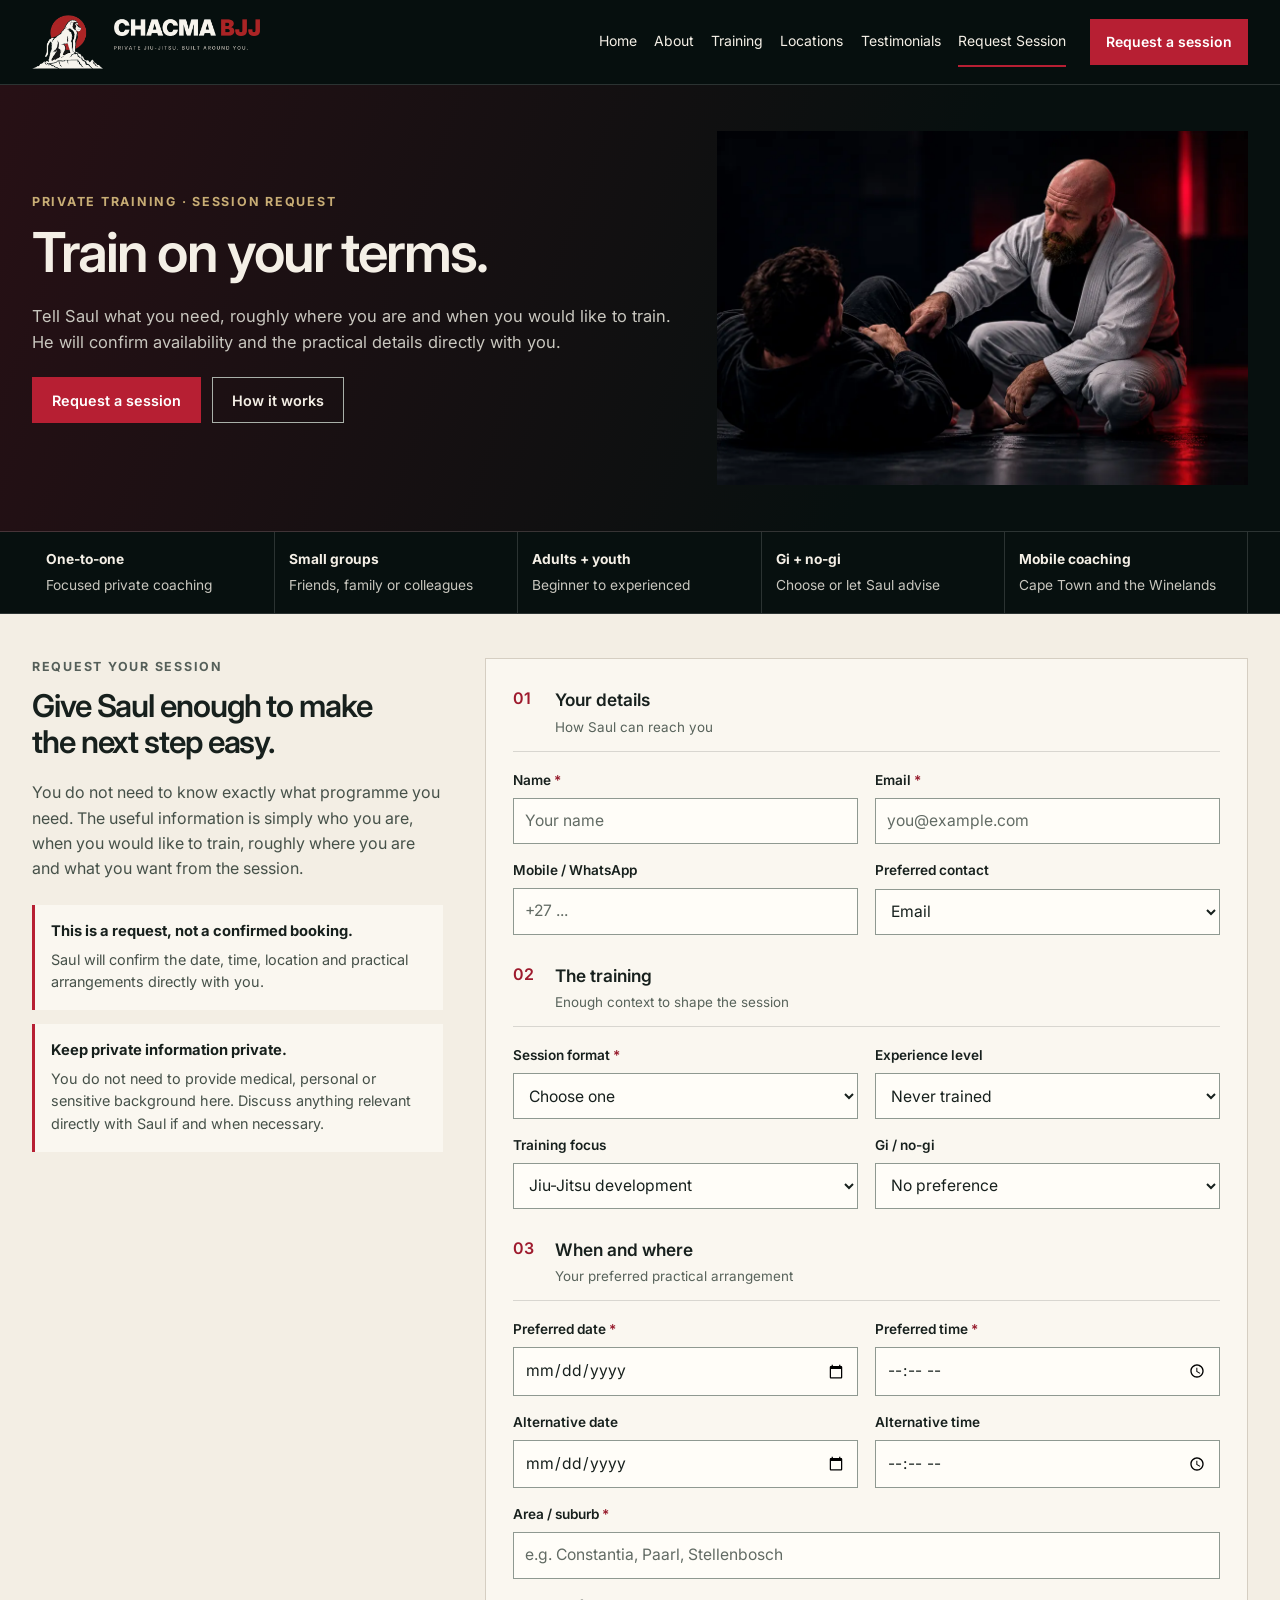
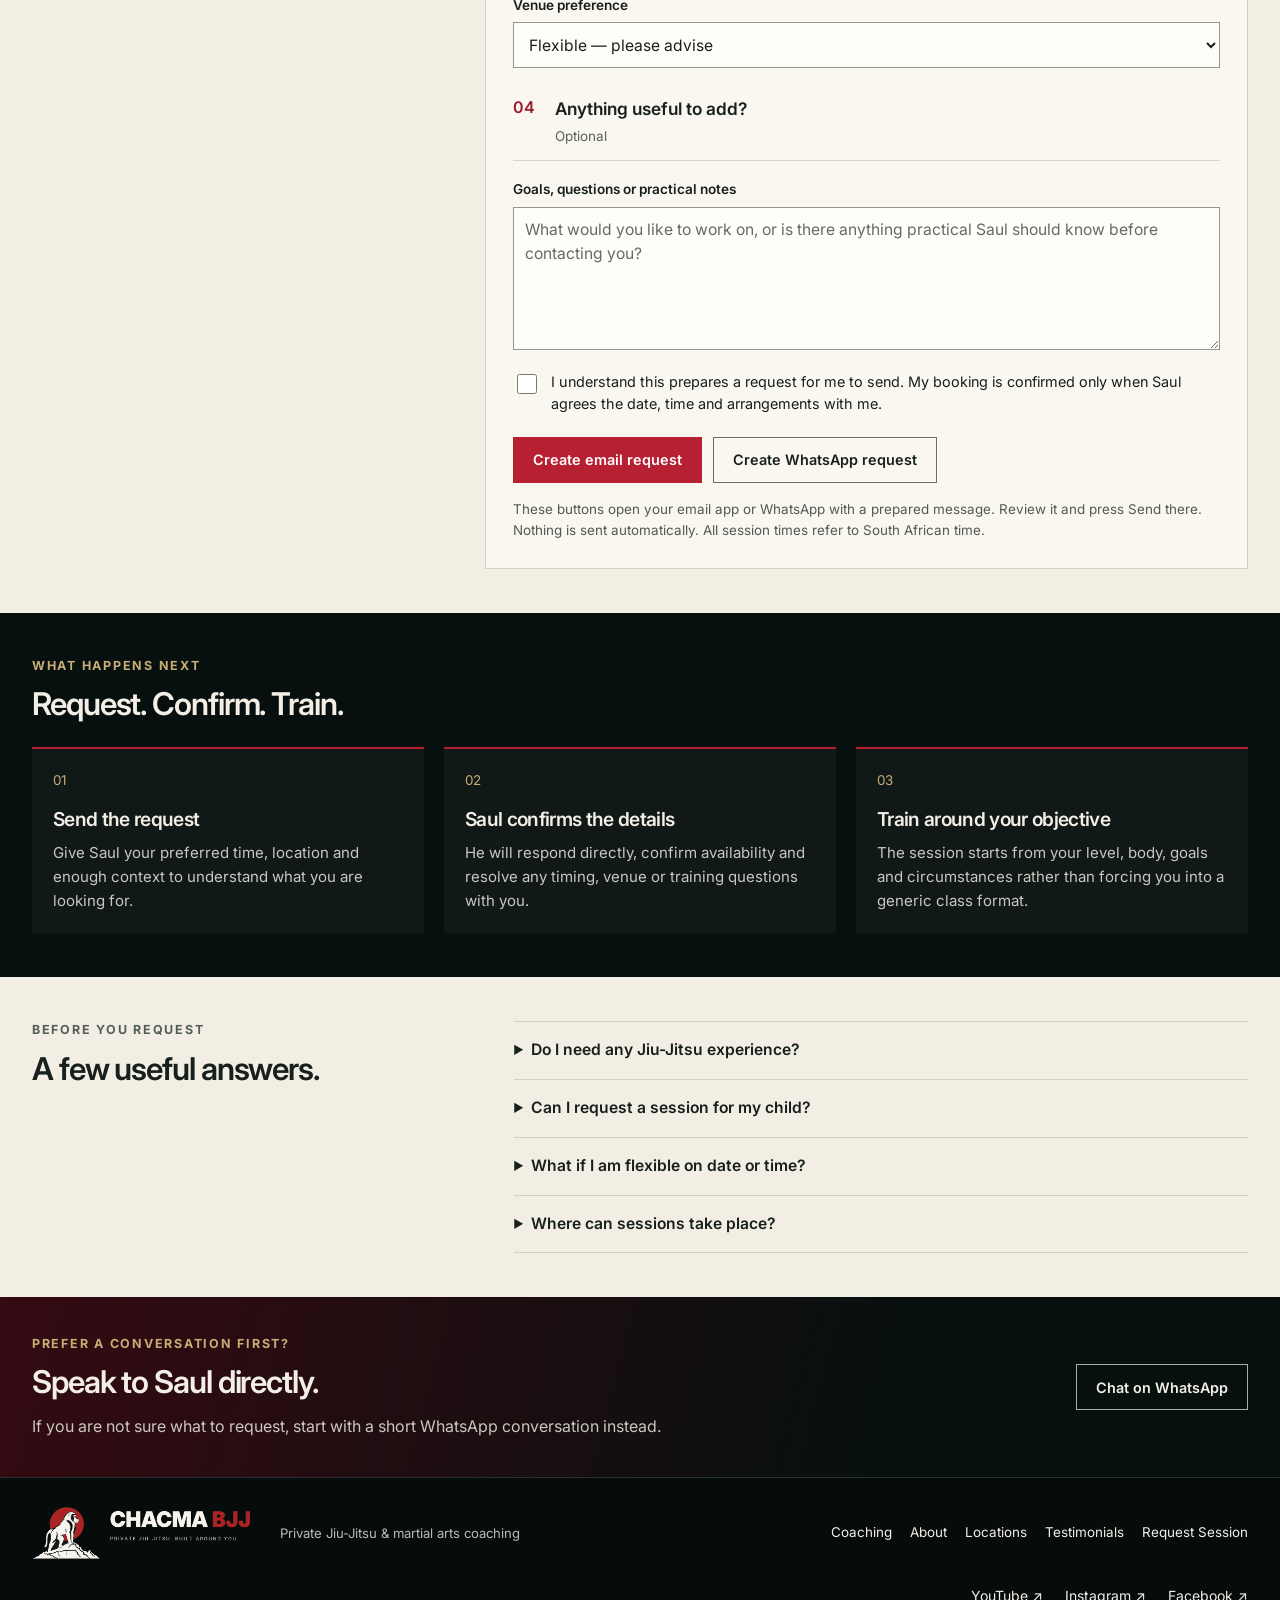
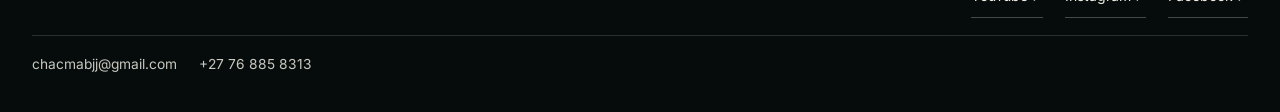
==== commit 4cdf605b: "Add files via upload" ====
--- a/request-session.html
+++ b/request-session.html
@@ -1,93 +1,19 @@
 <!DOCTYPE html>
-
-<html lang="en-ZA">
-<head><meta charset="utf-8"/>
-<!-- Google tag (gtag.js) -->
-<script async="" src="https://www.googletagmanager.com/gtag/js?id=G-R0LVV5Y407"></script>
-<script>window.dataLayer = window.dataLayer || [];
-function gtag(){dataLayer.push(arguments);}
-// Retain campaign attribution without passing arbitrary query fields to GA4.
-const analyticsUrl = new URL(location.origin + location.pathname);
-const incomingParams = new URLSearchParams(location.search);
-for (const key of ['utm_source','utm_medium','utm_campaign','utm_id','utm_term','utm_content','gclid','dclid','gbraid','wbraid']) {
-  const value = incomingParams.get(key);
-  if (value && value.length <= 200) analyticsUrl.searchParams.set(key, value);
-}
-gtag('js', new Date());
-gtag('config', 'G-R0LVV5Y407', {page_location: analyticsUrl.href});</script>
-<meta content="width=device-width, initial-scale=1" name="viewport"/>
-<meta content="#07100f" name="theme-color"/>
-<meta content="Request private Jiu-Jitsu coaching with Saul Abelson. Share your goals, area and preferred time. Saul confirms availability and arrangements directly." name="description"/>
-<meta content="Request a private coaching session | CHACMA BJJ" property="og:title"/>
-<meta content="Request private Jiu-Jitsu coaching with Saul Abelson. Share your goals, area and preferred time. Saul confirms availability and arrangements directly." property="og:description"/>
-<meta content="website" property="og:type"/>
-<title>Request a private coaching session | CHACMA BJJ</title>
-<link href="assets/icons/favicon-32.png" rel="icon" sizes="32x32" type="image/png"/>
-<link href="site.webmanifest" rel="manifest"/>
-<link crossorigin="" href="https://fonts.gstatic.com" rel="preconnect"/>
-<link href="styles.css" rel="stylesheet"/>
-<link href="session.css" rel="stylesheet"/>
-<script defer="" src="script.js"></script>
-<script defer="" src="session.js"></script>
-<link href="https://www.chacmabjj.co.za/request-session.html" rel="canonical"/>
-<link href="assets/icons/apple-touch-icon.png" rel="apple-touch-icon" sizes="180x180"/>
-<meta content="https://www.chacmabjj.co.za/request-session.html" property="og:url"/><meta content="CHACMA BJJ" property="og:site_name"/><meta content="en_ZA" property="og:locale"/>
-<meta content="https://www.chacmabjj.co.za/assets/images/hero-coaching.webp" property="og:image"/><meta content="1672" property="og:image:width"/><meta content="941" property="og:image:height"/><meta content="Private Jiu-Jitsu coaching with individual attention" property="og:image:alt"/>
-<meta content="summary_large_image" name="twitter:card"/><meta content="Request a private coaching session | CHACMA BJJ" name="twitter:title"/><meta content="Request private Jiu-Jitsu coaching with Saul Abelson. Share your goals, area and preferred time. Saul confirms availability and arrangements directly." name="twitter:description"/><meta content="https://www.chacmabjj.co.za/assets/images/hero-coaching.webp" name="twitter:image"/>
-<script type="application/ld+json">{
-  "@context": "https://schema.org",
-  "@type": "ContactPage",
-  "@id": "https://www.chacmabjj.co.za/request-session.html#page",
-  "url": "https://www.chacmabjj.co.za/request-session.html",
-  "name": "Request a session with CHACMA BJJ",
-  "inLanguage": "en-ZA",
-  "isPartOf": {
-    "@id": "https://www.chacmabjj.co.za/#website"
-  },
-  "about": {
-    "@id": "https://www.chacmabjj.co.za/#coaching"
-  }
-}</script><link as="font" crossorigin="" href="assets/fonts/inter-400.woff2" rel="preload" type="font/woff2"/></head>
-<body class="session-page">
-<a class="skip-link" href="#main">Skip to content</a>
-<header class="site-header" data-header="">
-<div class="shell header-inner">
-<a aria-label="CHACMA BJJ home" class="brand" href="index.html#top"><img alt="CHACMA BJJ" class="brand-logo" decoding="async" height="260" src="assets/images/logo-horizontal.webp" width="840"/></a>
-<button aria-controls="nav" aria-expanded="false" class="menu-toggle" data-menu-toggle="" type="button"><span></span><span></span><span></span><span class="sr-only">Toggle navigation</span></button>
-<nav aria-label="Primary" class="nav session-nav" data-nav="" id="nav">
-<a href="index.html#top">Home</a><a href="index.html#about">About</a><a href="index.html#training">Training</a><a href="index.html#locations">Locations</a><a href="index.html#testimonials">Testimonials</a><a aria-current="page" class="is-active" href="request-session.html">Request Session</a>
-</nav>
-<div class="header-actions"><a class="button button-small" href="#request-form">Request a session</a></div>
-</div>
-</header>
-<main id="main">
-<section aria-labelledby="session-hero-title" class="session-hero section-dark">
-<div class="shell session-hero-grid">
-<div class="session-hero-copy"><p class="eyebrow eyebrow-warm">Private training · session request</p><h1 id="session-hero-title">Train on your terms.</h1><p class="session-hero-lede">Tell Saul what you need, roughly where you are and when you would like to train. He will confirm availability and the practical details directly with you.</p><div class="session-hero-actions"><a class="button" href="#request-form">Request a session</a><a class="button button-ghost" href="#how-it-works">How it works</a></div></div>
-<div class="session-hero-photo"><img alt="Jiu-Jitsu technique demonstrated during a coaching session." decoding="async" height="718" src="assets/images/saul-training.webp" width="1080"/></div></div>
-</section>
+<html lang="en-ZA"><head><meta charset="utf-8"/>
+<script async src="https://www.googletagmanager.com/gtag/js?id=G-R0LVV5Y407"></script><script>window.dataLayer=window.dataLayer||[];function gtag(){dataLayer.push(arguments);}const analyticsUrl=new URL(location.origin+location.pathname);const incomingParams=new URLSearchParams(location.search);for(const key of ['utm_source','utm_medium','utm_campaign','utm_id','utm_term','utm_content','gclid','dclid','gbraid','wbraid']){const value=incomingParams.get(key);if(value&&value.length<=200)analyticsUrl.searchParams.set(key,value);}gtag('js',new Date());gtag('config','G-R0LVV5Y407',{page_location:analyticsUrl.href});</script>
+<meta content="width=device-width, initial-scale=1" name="viewport"/><meta content="#07100f" name="theme-color"/><meta content="Request private Jiu-Jitsu coaching with Saul Abelson. Share your goals, area and preferred time. Saul confirms availability and arrangements directly." name="description"/><title>Request a private coaching session | CHACMA BJJ</title>
+<link href="assets/icons/favicon-32.png" rel="icon" sizes="32x32" type="image/png"/><link href="assets/icons/apple-touch-icon.png" rel="apple-touch-icon" sizes="180x180"/><link href="site.webmanifest" rel="manifest"/><link crossorigin href="https://fonts.gstatic.com" rel="preconnect"/><link href="https://fonts.googleapis.com/css2?family=Inter:wght@400;500;600;700&amp;display=swap" rel="stylesheet"/><link href="styles.css" rel="stylesheet"/><link href="session.css" rel="stylesheet"/><script defer src="script.js"></script><script defer src="session.js"></script><link href="https://www.chacmabjj.co.za/request-session.html" rel="canonical"/>
+<meta content="Request a private coaching session | CHACMA BJJ" property="og:title"/><meta content="Request private Jiu-Jitsu coaching with Saul Abelson. Share your goals, area and preferred time. Saul confirms availability and arrangements directly." property="og:description"/><meta content="website" property="og:type"/><meta content="https://www.chacmabjj.co.za/request-session.html" property="og:url"/><meta content="CHACMA BJJ" property="og:site_name"/><meta content="en_ZA" property="og:locale"/><meta content="https://www.chacmabjj.co.za/assets/images/hero-coaching.webp" property="og:image"/><meta content="1672" property="og:image:width"/><meta content="941" property="og:image:height"/><meta content="Private Jiu-Jitsu coaching with individual attention" property="og:image:alt"/><meta content="summary_large_image" name="twitter:card"/><meta content="Request a private coaching session | CHACMA BJJ" name="twitter:title"/><meta content="Request private Jiu-Jitsu coaching with Saul Abelson. Share your goals, area and preferred time. Saul confirms availability and arrangements directly." name="twitter:description"/><meta content="https://www.chacmabjj.co.za/assets/images/hero-coaching.webp" name="twitter:image"/>
+<script type="application/ld+json">{"@context":"https://schema.org","@type":"ContactPage","@id":"https://www.chacmabjj.co.za/request-session.html#page","url":"https://www.chacmabjj.co.za/request-session.html","name":"Request a session with CHACMA BJJ","inLanguage":"en-ZA","isPartOf":{"@id":"https://www.chacmabjj.co.za/#website"},"about":{"@id":"https://www.chacmabjj.co.za/#coaching"}}</script></head>
+<body class="session-page"><a class="skip-link" href="#main">Skip to content</a><header class="site-header" data-header><div class="shell header-inner"><a aria-label="CHACMA BJJ home" class="brand" href="index.html#top"><img alt="CHACMA BJJ" class="brand-logo" decoding="async" height="199" src="assets/images/logo-horizontal.webp" width="840"/></a><button aria-controls="nav" aria-expanded="false" class="menu-toggle" data-menu-toggle type="button"><span></span><span></span><span></span><span class="sr-only">Toggle navigation</span></button><nav aria-label="Primary" class="nav session-nav" data-nav id="nav"><a href="index.html#top">Home</a><a href="index.html#about">About</a><a href="index.html#training">Training</a><a href="index.html#locations">Locations</a><a href="index.html#testimonials">Testimonials</a><a aria-current="page" class="is-active" href="request-session.html">Request Session</a></nav><div class="header-actions"><a class="button button-small" href="#request-form">Request a session</a></div></div></header>
+<main id="main"><section aria-labelledby="session-hero-title" class="session-hero section-dark"><div class="shell session-hero-grid"><div class="session-hero-copy"><p class="eyebrow eyebrow-warm">Private training · session request</p><h1 id="session-hero-title">Train on your terms.</h1><p class="session-hero-lede">Tell Saul what you need, roughly where you are and when you would like to train. He will confirm availability and the practical details directly with you.</p><div class="session-hero-actions"><a class="button" href="#request-form">Request a session</a><a class="button button-ghost" href="#how-it-works">How it works</a></div></div><div class="session-hero-photo"><img alt="Jiu-Jitsu technique demonstrated during a coaching session." decoding="async" height="720" src="assets/images/saul-training.webp" width="1080"/></div></div></section>
 <section aria-label="Session request summary" class="session-rail"><div class="shell session-rail-grid"><div><strong>One-to-one</strong><span>Focused private coaching</span></div><div><strong>Small groups</strong><span>Friends, family or colleagues</span></div><div><strong>Adults + youth</strong><span>Beginner to experienced</span></div><div><strong>Gi + no-gi</strong><span>Choose or let Saul advise</span></div><div><strong>Mobile coaching</strong><span>Cape Town and the Winelands</span></div></div></section>
-<section aria-labelledby="request-title" class="request-section section-light" id="request-form">
-<div class="shell request-grid">
-<div class="request-intro"><p class="eyebrow">Request your session</p><h2 id="request-title">Give Saul enough to make the next step easy.</h2><p>You do not need to know exactly what programme you need. The useful information is simply who you are, when you would like to train, roughly where you are and what you want from the session.</p><div class="request-notes"><div><strong>This is a request, not a confirmed booking.</strong><span>Saul will confirm the date, time, location and practical arrangements directly with you.</span></div><div><strong>Keep private information private.</strong><span>You do not need to provide medical, personal or sensitive background here. Discuss anything relevant directly with Saul if and when necessary.</span></div></div></div>
-<noscript><p>To request a session, <a href="mailto:chacmabjj@gmail.com">email Saul</a> or <a href="https://wa.me/27768858313" rel="noopener noreferrer" target="_blank">contact him on WhatsApp</a>. Share your name, area and preferred timing.</p></noscript><form aria-describedby="transport-note" aria-label="Session request" class="session-form" hidden="" id="session-request-form" novalidate="">
-<div class="form-section-head"><span>01</span><div><strong>Your details</strong><small>How Saul can reach you</small></div></div>
-<div class="form-grid form-grid-2"><label class="form-field"><span>Name <em>*</em></span><input autocomplete="name" maxlength="120" name="name" placeholder="Your name" required="" type="text"/></label><label class="form-field"><span>Email <em>*</em></span><input autocomplete="email" maxlength="120" name="email" placeholder="you@example.com" required="" type="email"/></label><label class="form-field"><span>Mobile / WhatsApp</span><input autocomplete="tel" maxlength="30" name="phone" placeholder="+27 ..." type="tel"/></label><label class="form-field"><span>Preferred contact</span><select name="contact_method"><option>Email</option><option>WhatsApp</option><option>Phone call</option><option>No preference</option></select></label></div>
-<div class="form-section-head"><span>02</span><div><strong>The training</strong><small>Enough context to shape the session</small></div></div>
-<div class="form-grid form-grid-2"><label class="form-field"><span>Session format <em>*</em></span><select name="session_format" required=""><option value="">Choose one</option><option>One-to-one coaching</option><option>Two-person / private pair</option><option>Small-group session</option><option>Youth / child coaching</option><option>Not sure yet</option></select></label><label class="form-field"><span>Experience level</span><select name="experience"><option>Never trained</option><option>Beginner</option><option>Some experience</option><option>Experienced</option><option>Competition / performance</option></select></label><label class="form-field"><span>Training focus</span><select name="focus"><option>Jiu-Jitsu development</option><option>Beginner foundations</option><option>Self-defence</option><option>Competition / performance</option><option>Youth development</option><option>Not sure yet</option><option>Returning to training</option><option>Specific requirements</option></select></label><label class="form-field"><span>Gi / no-gi</span><select name="gi_preference"><option>No preference</option><option>Gi</option><option>No-gi</option><option>Both</option><option>Not sure</option></select></label></div>
-<div class="form-section-head"><span>03</span><div><strong>When and where</strong><small>Your preferred practical arrangement</small></div></div>
-<div class="form-grid form-grid-2"><label class="form-field"><span>Preferred date <em>*</em></span><input data-preferred-date="" name="preferred_date" required="" type="date"/></label><label class="form-field"><span>Preferred time <em>*</em></span><input name="preferred_time" required="" type="time"/></label><label class="form-field"><span>Alternative date</span><input data-alternative-date="" name="alternative_date" type="date"/></label><label class="form-field"><span>Alternative time</span><input name="alternative_time" type="time"/></label><label class="form-field form-field-wide"><span>Area / suburb <em>*</em></span><input maxlength="120" name="location" placeholder="e.g. Constantia, Paarl, Stellenbosch" required="" type="text"/></label><label class="form-field form-field-wide"><span>Venue preference</span><select name="venue_preference"><option>Flexible — please advise</option><option>My home</option><option>My gym / training venue</option><option>Workplace / private venue</option><option>Please suggest a venue</option></select></label></div>
-<div class="form-section-head"><span>04</span><div><strong>Anything useful to add?</strong><small>Optional</small></div></div>
-<label class="form-field"><span>Goals, questions or practical notes</span><textarea maxlength="1000" name="notes" placeholder="What would you like to work on, or is there anything practical Saul should know before contacting you?" rows="5"></textarea></label>
-<label class="form-check"><input name="acknowledgement" required="" type="checkbox"/><span>I understand this prepares a request for me to send. My booking is confirmed only when Saul agrees the date, time and arrangements with me.</span></label>
-<div class="form-error" data-form-error="" hidden="" role="alert"></div><div class="form-actions"><button class="button form-submit" type="submit">Create email request</button><button class="button button-ghost-dark" data-session-whatsapp="" type="button">Create WhatsApp request</button></div><p class="request-status" data-request-status="" role="status"></p><details class="request-fallback" data-request-fallback="" hidden=""><summary>App did not open? Copy your request</summary><p>Email it to <a href="mailto:chacmabjj@gmail.com">chacmabjj@gmail.com</a> or message Saul on <a href="https://wa.me/27768858313" rel="noopener noreferrer" target="_blank">WhatsApp</a>.</p><label class="form-field"><span>Prepared request</span><textarea data-request-copy="" readonly="" rows="10"></textarea></label></details><p class="transport-note" id="transport-note">These buttons open your email app or WhatsApp with a prepared message. Review it and press Send there. Nothing is sent automatically. All session times refer to South African time.</p>
-</form>
-</div>
-</section>
+<section aria-labelledby="request-title" class="request-section section-light" id="request-form"><div class="shell request-grid"><div class="request-intro"><p class="eyebrow">Request your session</p><h2 id="request-title">Give Saul enough to make the next step easy.</h2><p>You do not need to know exactly what programme you need. The useful information is simply who you are, when you would like to train, roughly where you are and what you want from the session.</p><div class="request-notes"><div><strong>This is a request, not a confirmed booking.</strong><span>Saul will confirm the date, time, location and practical arrangements directly with you.</span></div><div><strong>Keep private information private.</strong><span>You do not need to provide medical, personal or sensitive background here. Discuss anything relevant directly with Saul if and when necessary.</span></div></div></div>
+<noscript><p>To request a session, <a href="mailto:chacmabjj@gmail.com">email Saul</a> or <a href="https://wa.me/27768858313" rel="noopener noreferrer" target="_blank">contact him on WhatsApp</a>. Share your name, area and preferred timing.</p></noscript><form aria-describedby="transport-note" aria-label="Session request" class="session-form" hidden id="session-request-form" novalidate><div class="form-section-head"><span>01</span><div><strong>Your details</strong><small>How Saul can reach you</small></div></div><div class="form-grid form-grid-2"><label class="form-field"><span>Name <em>*</em></span><input autocomplete="name" maxlength="120" name="name" placeholder="Your name" required type="text"/></label><label class="form-field"><span>Email <em>*</em></span><input autocomplete="email" maxlength="120" name="email" placeholder="you@example.com" required type="email"/></label><label class="form-field"><span>Mobile / WhatsApp</span><input autocomplete="tel" maxlength="30" name="phone" placeholder="+27 ..." type="tel"/></label><label class="form-field"><span>Preferred contact</span><select name="contact_method"><option>Email</option><option>WhatsApp</option><option>Phone call</option><option>No preference</option></select></label></div>
+<div class="form-section-head"><span>02</span><div><strong>The training</strong><small>Enough context to shape the session</small></div></div><div class="form-grid form-grid-2"><label class="form-field"><span>Session format <em>*</em></span><select name="session_format" required><option value="">Choose one</option><option>One-to-one coaching</option><option>Two-person / private pair</option><option>Small-group session</option><option>Youth / child coaching</option><option>Not sure yet</option></select></label><label class="form-field"><span>Experience level</span><select name="experience"><option>Never trained</option><option>Beginner</option><option>Some experience</option><option>Experienced</option><option>Competition / performance</option></select></label><label class="form-field"><span>Training focus</span><select name="focus"><option>Jiu-Jitsu development</option><option>Beginner foundations</option><option>Self-defence</option><option>Competition / performance</option><option>Youth development</option><option>Not sure yet</option><option>Returning to training</option><option>Specific requirements</option></select></label><label class="form-field"><span>Gi / no-gi</span><select name="gi_preference"><option>No preference</option><option>Gi</option><option>No-gi</option><option>Both</option><option>Not sure</option></select></label></div>
+<div class="form-section-head"><span>03</span><div><strong>When and where</strong><small>Your preferred practical arrangement</small></div></div><div class="form-grid form-grid-2"><label class="form-field"><span>Preferred date <em>*</em></span><input data-preferred-date name="preferred_date" required type="date"/></label><label class="form-field"><span>Preferred time <em>*</em></span><input name="preferred_time" required type="time"/></label><label class="form-field"><span>Alternative date</span><input data-alternative-date name="alternative_date" type="date"/></label><label class="form-field"><span>Alternative time</span><input name="alternative_time" type="time"/></label><label class="form-field form-field-wide"><span>Area / suburb <em>*</em></span><input maxlength="120" name="location" placeholder="e.g. Constantia, Paarl, Stellenbosch" required type="text"/></label><label class="form-field form-field-wide"><span>Venue preference</span><select name="venue_preference"><option>Flexible — please advise</option><option>My home</option><option>My gym / training venue</option><option>Workplace / private venue</option><option>Please suggest a venue</option></select></label></div>
+<div class="form-section-head"><span>04</span><div><strong>Anything useful to add?</strong><small>Optional</small></div></div><label class="form-field"><span>Goals, questions or practical notes</span><textarea maxlength="1000" name="notes" placeholder="What would you like to work on, or is there anything practical Saul should know before contacting you?" rows="5"></textarea></label><label class="form-check"><input name="acknowledgement" required type="checkbox"/><span>I understand this prepares a request for me to send. My booking is confirmed only when Saul agrees the date, time and arrangements with me.</span></label><div class="form-error" data-form-error hidden role="alert"></div><div class="form-actions"><button class="button form-submit" type="submit">Create email request</button><button class="button button-ghost-dark" data-session-whatsapp type="button">Create WhatsApp request</button></div><p class="request-status" data-request-status role="status"></p><details class="request-fallback" data-request-fallback hidden><summary>App did not open? Copy your request</summary><p>Email it to <a href="mailto:chacmabjj@gmail.com">chacmabjj@gmail.com</a> or message Saul on <a href="https://wa.me/27768858313" rel="noopener noreferrer" target="_blank">WhatsApp</a>.</p><label class="form-field"><span>Prepared request</span><textarea data-request-copy readonly rows="10"></textarea></label></details><p class="transport-note" id="transport-note">These buttons open your email app or WhatsApp with a prepared message. Review it and press Send there. Nothing is sent automatically. All session times refer to South African time.</p></form></div></section>
 <section aria-labelledby="how-title" class="how-section section-dark" id="how-it-works"><div class="shell"><div class="how-head"><p class="eyebrow eyebrow-warm">What happens next</p><h2 id="how-title">Request. Confirm. Train.</h2></div><div class="how-grid"><article class="how-card"><span>01</span><h3>Send the request</h3><p>Give Saul your preferred time, location and enough context to understand what you are looking for.</p></article><article class="how-card"><span>02</span><h3>Saul confirms the details</h3><p>He will respond directly, confirm availability and resolve any timing, venue or training questions with you.</p></article><article class="how-card"><span>03</span><h3>Train around your objective</h3><p>The session starts from your level, body, goals and circumstances rather than forcing you into a generic class format.</p></article></div></div></section>
-<section aria-labelledby="faq-title" class="session-faq section-light"><div class="shell faq-grid"><div class="faq-heading"><p class="eyebrow">Before you request</p><h2 id="faq-title">A few useful answers.</h2></div><div class="faq-list"><details><summary>Do I need any Jiu-Jitsu experience?</summary><p>No. Private coaching works particularly well for complete beginners because Saul can set the pace and explain the fundamentals without the pressure of keeping up with a class.</p></details><details><summary>Can I request a session for my child?</summary><p>Yes. Choose “Youth / child coaching” in the form. Saul can then discuss age, goals and the practical setup directly with the parent or guardian.</p></details><details><summary>What if I am flexible on date or time?</summary><p>Use the alternative date and time fields or mention your wider availability in the notes. More flexibility usually makes arranging a session easier.</p></details><details><summary>Where can sessions take place?</summary><p>Depending on what is practical, sessions can take place at your home, gym, workplace or another suitable venue across Cape Town, the Winelands.</p></details></div></div></section>
-<section class="session-contact section-dark"><div class="shell session-contact-grid"><div><p class="eyebrow eyebrow-warm">Prefer a conversation first?</p><h2>Speak to Saul directly.</h2><p>If you are not sure what to request, start with a short WhatsApp conversation instead.</p></div><a aria-label="Chat on WhatsApp (opens in a new tab)" class="button button-whatsapp" data-whatsapp="" href="https://wa.me/27768858313?text=Hi%20Saul%2C%20I%20would%20like%20to%20discuss%20private%20Jiu-Jitsu%20coaching." rel="noopener noreferrer" target="_blank">Chat on WhatsApp</a></div></section>
-</main>
-<footer class="footer"><div class="shell footer-inner"><a aria-label="CHACMA BJJ home" class="brand footer-brand" href="index.html#top"><img alt="CHACMA BJJ" class="footer-logo" decoding="async" height="260" loading="lazy" src="assets/images/logo-horizontal.webp" width="840"/></a><div class="footer-meta">Private Jiu-Jitsu &amp; martial arts coaching · Cape Town &amp; the Winelands<br/><em>Private Jiu-Jitsu. Built around you.</em></div><div class="footer-social"><a aria-label="CHACMA BJJ on YouTube (opens in a new tab)" href="https://www.youtube.com/channel/UCFfan4FD1CbwkIuFp4QQ4sw" rel="noopener noreferrer" target="_blank">YouTube<span aria-hidden="true"> ↗</span></a><a aria-label="CHACMA BJJ on Instagram (opens in a new tab)" href="https://www.instagram.com/chacmabjj/" rel="noopener noreferrer" target="_blank">Instagram<span aria-hidden="true"> ↗</span></a><a aria-label="CHACMA BJJ on Facebook (opens in a new tab)" href="https://www.facebook.com/profile.php?id=61593930403911" rel="noopener noreferrer" target="_blank">Facebook<span aria-hidden="true"> ↗</span></a></div><div class="footer-note">© 2026 CHACMA BJJ<br/>All rights reserved</div><div class="footer-contact"><a href="mailto:chacmabjj@gmail.com">chacmabjj@gmail.com</a><a href="tel:+27768858313">+27 76 885 8313</a></div></div></footer>
-</body>
-</html>
+<section aria-labelledby="faq-title" class="session-faq section-light"><div class="shell faq-grid"><div class="faq-heading"><p class="eyebrow">Before you request</p><h2 id="faq-title">A few useful answers.</h2></div><div class="faq-list"><details><summary>Do I need any Jiu-Jitsu experience?</summary><p>No. Private coaching works particularly well for complete beginners because Saul can set the pace and explain the fundamentals without the pressure of keeping up with a class.</p></details><details><summary>Can I request a session for my child?</summary><p>Yes. Choose “Youth / child coaching” in the form. Saul can then discuss age, goals and the practical setup directly with the parent or guardian.</p></details><details><summary>What if I am flexible on date or time?</summary><p>Use the alternative date and time fields or mention your wider availability in the notes. More flexibility usually makes arranging a session easier.</p></details><details><summary>Where can sessions take place?</summary><p>Depending on what is practical, sessions can take place at your home, gym, workplace or another suitable venue across Cape Town and the Winelands.</p></details></div></div></section>
+<section class="session-contact section-dark"><div class="shell session-contact-grid"><div><p class="eyebrow eyebrow-warm">Prefer a conversation first?</p><h2>Speak to Saul directly.</h2><p>If you are not sure what to request, start with a short WhatsApp conversation instead.</p></div><a aria-label="Chat on WhatsApp (opens in a new tab)" class="button button-whatsapp" data-whatsapp href="https://wa.me/27768858313?text=Hi%20Saul%2C%20I%20would%20like%20to%20discuss%20private%20Jiu-Jitsu%20coaching." rel="noopener noreferrer" target="_blank">Chat on WhatsApp</a></div></section></main>
+<footer class="footer"><div class="shell footer-inner"><a aria-label="CHACMA BJJ home" class="brand footer-brand" href="index.html#top"><img alt="CHACMA BJJ" class="footer-logo" decoding="async" height="199" loading="lazy" src="assets/images/logo-horizontal.webp" width="840"/></a><div class="footer-meta">Private Jiu-Jitsu &amp; martial arts coaching</div><nav aria-label="Footer navigation" class="footer-nav"><a href="index.html#training">Coaching</a><a href="index.html#about">About</a><a href="index.html#locations">Locations</a><a href="index.html#testimonials">Testimonials</a><a href="request-session.html">Request Session</a></nav><div class="footer-social"><a href="https://www.youtube.com/channel/UCFfan4FD1CbwkIuFp4QQ4sw" rel="noopener noreferrer" target="_blank">YouTube ↗</a><a href="https://www.instagram.com/chacmabjj/" rel="noopener noreferrer" target="_blank">Instagram ↗</a><a href="https://www.facebook.com/profile.php?id=61593930403911" rel="noopener noreferrer" target="_blank">Facebook ↗</a></div><div class="footer-contact"><a href="mailto:chacmabjj@gmail.com">chacmabjj@gmail.com</a><a href="tel:+27768858313">+27 76 885 8313</a></div></div></footer></body></html>
--- a/styles.css
+++ b/styles.css
@@ -1,28 +1,20 @@
-@font-face{font-family:'Inter';font-style:normal;font-weight:400;font-display:swap;src:url('assets/fonts/inter-400.woff2') format('woff2')}
-@font-face{font-family:'Inter';font-style:normal;font-weight:500;font-display:swap;src:url('assets/fonts/inter-500.woff2') format('woff2')}
-@font-face{font-family:'Inter';font-style:normal;font-weight:600;font-display:swap;src:url('assets/fonts/inter-600.woff2') format('woff2')}
-@font-face{font-family:'Inter';font-style:normal;font-weight:700;font-display:swap;src:url('assets/fonts/inter-700.woff2') format('woff2')}
-/* CHACMA BJJ — shared foundation and homepage. Inter, charcoal, red and ivory. */
+/* CHACMA BJJ — first-pass correction/compression. Inter, charcoal, red and ivory. */
 :root{--bg:#07100f;--panel:#101917;--ink:#f4efe6;--inksoft:#c9c7bf;--light:#f3eee4;--darkink:#17201d;--red:#b71f33;--gold:#c8ad75;--line:#ffffff26;--linedark:#17201d26;--max:1840px;--sans:'Inter',Arial,sans-serif}
-*{box-sizing:border-box}html{scroll-behavior:smooth;scroll-padding-top:110px}body{margin:0;background:var(--bg);color:var(--ink);font:400 1rem/1.6 var(--sans);-webkit-font-smoothing:antialiased}img{display:block;max-width:100%;height:auto}a{color:inherit;text-decoration:none}button,input,textarea,select{font:inherit}button{cursor:pointer}svg{width:24px;height:24px;fill:none;stroke:currentColor;stroke-width:1.5;stroke-linecap:round;stroke-linejoin:round}h1,h2,h3,p,blockquote{margin:0}h1,h2,h3{font-weight:600;letter-spacing:-.035em;line-height:1.16}h2{font-size:clamp(1.8rem,2.6vw,3rem)}h3{font-size:1.2rem}p+p{margin-top:1rem}.shell{width:min(var(--max),calc(100% - clamp(40px,5vw,96px)));margin-inline:auto}.section-dark{background:var(--bg)}.section-light{background:var(--light);color:var(--darkink)}[hidden]{display:none!important}.sr-only{position:absolute;width:1px;height:1px;overflow:hidden;clip-path:inset(50%);white-space:nowrap}.skip-link{position:fixed;top:8px;left:12px;transform:translateY(-150%);background:var(--ink);color:var(--bg);padding:12px;z-index:200}.skip-link:focus{transform:none}:focus-visible{outline:3px solid #d99139;outline-offset:4px}.eyebrow{font-size:.8rem;line-height:1.5;font-weight:700;text-transform:uppercase;letter-spacing:.14em;color:#555f59;margin-bottom:14px}.eyebrow-warm{color:var(--gold)}.red-rule{display:block;width:40px;height:3px;margin:20px 0;background:var(--red)}
-.button{display:inline-flex;justify-content:center;align-items:center;gap:10px;min-height:48px;padding:12px 20px;background:var(--red);color:#fff;border:1px solid transparent;font-size:.9rem;font-weight:600;line-height:1.35;text-align:center;transition:background .18s}.button:hover{background:#98192a}.button-ghost,.button-whatsapp,.button-gold{background:transparent;border-color:#a9b0a9;color:var(--ink)}.button-ghost:hover,.button-whatsapp:hover,.button-gold:hover{background:#ffffff14}.button-small{font-size:.875rem;padding:11px 16px}.button-ghost-dark{background:transparent;border-color:#66706a;color:var(--darkink)}.button-ghost-dark:hover{background:var(--darkink);color:var(--ink)}
-/* Header: ordinary document flow avoids a header/hero collision; sticky retains access. */
-.site-header{position:sticky;top:0;z-index:50;background:#07100ff5;border-bottom:1px solid var(--line)}.header-inner{display:flex;gap:26px;align-items:center;min-height:88px}.brand{display:block;flex-shrink:0}.brand-logo{width:240px}.nav{display:flex;align-items:center;justify-content:center;gap:clamp(12px,1.4vw,24px);margin-left:auto;font-size:.875rem}.nav a{padding:14px 0;border-bottom:2px solid transparent}.nav a:hover,.nav a[aria-current]{border-bottom-color:var(--red)}.header-actions{flex-shrink:0}.menu-toggle{display:none;color:var(--ink);background:transparent;border:1px solid var(--line);padding:8px 10px;min-height:44px}.menu-toggle>span:not(.sr-only){display:block;width:23px;height:2px;background:currentColor;margin:5px 0}
-/* The full original image sits within a bounded stage. Copy remains left of its subjects. */
-.hero{border-bottom:1px solid var(--line)}.hero-stage{position:relative;max-width:1920px;margin:auto;min-height:660px;aspect-ratio:1672/850;display:grid;align-items:center}.hero-media,.hero-shade{position:absolute;inset:0}.hero-media img{width:100%;height:100%;object-fit:cover;object-position:center top}.hero-shade{background:linear-gradient(90deg,#07100ff5 0%,#07100fe8 25%,#07100f99 39%,#07100f00 56%),linear-gradient(0deg,#07100f44,transparent 18%)}.hero-inner{position:relative;z-index:1;width:calc(100% - clamp(40px,5vw,96px))}.hero-copy{width:43%;padding:48px 0}.hero h1{font-size:clamp(2rem,3.25vw,3.7rem);line-height:1.14;letter-spacing:-.045em;margin-bottom:26px}.hero h1 span{display:block}.hero-lede{max-width:530px;color:#e1ded6;line-height:1.65}.hero-actions{display:flex;flex-wrap:wrap;gap:12px;margin-top:26px}.hero-values{display:flex;flex-wrap:wrap;gap:26px;margin-top:34px}.hero-values>div{display:flex;align-items:center;gap:10px;color:var(--inksoft);font-size:.8rem;line-height:1.45}.hero-values svg{flex-shrink:0;color:var(--gold)}
-/* Subordinate proof channels, with readable text targets and no embedded trackers. */
-.authority-strip{border-bottom:1px solid var(--line);background:#101917}.authority-inner{display:flex;align-items:center;justify-content:space-between;gap:22px;padding-block:23px}.authority-inner strong{font-size:1rem;font-weight:600}.authority-inner p{font-size:.9rem;color:var(--inksoft);margin-top:4px}.authority-links,.footer-social{display:flex;flex-wrap:wrap;gap:12px 24px}.authority-links a,.footer-social a{display:inline-flex;align-items:center;gap:6px;min-height:44px;font-size:.9rem;border-bottom:1px solid #ffffff40}.authority-links a:first-child{color:#eee0c1}.authority-links a:hover,.footer-social a:hover{border-bottom-color:var(--red)}
-/* Existing coaching cards, freed from fixed heights. */
-.coaching{padding:54px 0 36px}.coaching-grid{display:grid;grid-template-columns:250px minmax(0,1fr);gap:30px}.coaching-intro h2{font-size:clamp(1.8rem,2.1vw,2.5rem)}.coaching-intro>p:not(.eyebrow){color:#465149}.coach-role{font-size:.875rem;line-height:1.5;margin-top:22px;color:#465149}.coaching-cards{display:grid;grid-template-columns:repeat(5,minmax(0,1fr));gap:14px}.coaching-card{min-width:0;background:var(--panel);color:var(--ink);display:flex;flex-direction:column;border:1px solid #ffffff1a}.card-image{aspect-ratio:1/1;overflow:hidden}.card-image img{width:100%;height:100%;object-fit:cover;object-position:center 40%}.card-body{padding:20px 16px 14px;display:flex;flex:1;flex-direction:column}.card-icon{color:var(--gold);margin-bottom:12px}.coaching-card h3{font-size:1.05rem;letter-spacing:-.015em;line-height:1.3;margin-bottom:12px}.coaching-card p{font-size:.9375rem;line-height:1.6;color:var(--inksoft);margin-bottom:18px}.coaching-card a{display:flex;align-items:center;min-height:44px;margin-top:auto;font-size:.875rem;color:#e6ce9d}.coaching-card a:hover{text-decoration:underline}.coaching-footnote{margin-top:22px;color:#4f5953;font-size:.9rem}
-/* Saul's portrait and text use independent grid cells, never text over a face. */
-.about{padding:54px 0}.about-grid{display:grid;grid-template-columns:minmax(0,.85fr) minmax(0,1.5fr) minmax(0,.8fr);gap:28px;align-items:start}.about-portrait{grid-row:1/3}.about-portrait img{width:100%;aspect-ratio:4/5;object-fit:cover;object-position:center 20%}.about-copy{grid-row:1/3}.about-copy h2{margin-bottom:24px}.about-copy>p:not(.eyebrow){color:var(--inksoft)}.about-facts{display:grid;grid-template-columns:repeat(2,minmax(0,1fr));gap:18px 22px;margin-top:28px}.about-facts span{display:flex;gap:10px;align-items:start;font-size:.875rem;line-height:1.5}.about-facts svg{flex-shrink:0;color:var(--gold)}.about-facts b{font-weight:500}.quote-card{padding:24px;background:var(--light);color:var(--darkink);border-top:3px solid var(--red)}.quote-mark{font-size:2.8rem;line-height:1;color:#6b736d}.quote-card p{font-size:1rem;line-height:1.6}.quote-card footer{margin-top:20px;font-size:.8rem;color:#4b554e}.about-training{grid-column:3}.about-training img{width:100%;aspect-ratio:3/2;object-fit:cover}
-.locations{padding:0 0 54px}.locations-grid{display:grid;grid-template-columns:1fr 1fr;gap:28px}.locations-landscape{position:relative;min-height:300px;display:grid;align-items:end}.locations-landscape>img{position:absolute;width:100%;height:100%;object-fit:cover}.locations-landscape::after{content:'';position:absolute;inset:0;background:linear-gradient(0deg,#07100ff2,#07100f44)}.locations-overlay{position:relative;z-index:1;padding:30px}.locations-overlay h2{font-size:clamp(1.6rem,2vw,2.3rem);max-width:30ch;margin-bottom:24px}.map-panel{background:var(--panel);display:flex;flex-direction:column;justify-content:center}.map-panel img{width:100%;height:auto;object-fit:contain}.map-caption{font-size:.875rem;line-height:1.6;padding:0 24px 22px;color:var(--inksoft)}
-.testimonials{padding:54px 0}.testimonial-grid{display:grid;grid-template-columns:repeat(4,minmax(0,1fr));gap:22px}.testimonial-heading{grid-column:1/-1;max-width:650px;margin-bottom:8px}.testimonial-heading>p:last-child{color:#465149}.testimonial-card{margin:0;padding:24px;background:#faf7f0;border:1px solid var(--linedark);display:flex;flex-direction:column}.testimonial-card p{font-size:1rem;line-height:1.65;color:#333f37}.testimonial-card footer{font-size:.875rem;line-height:1.5;color:#4e5952;margin:24px 0 12px}.testimonial-read{background:none;border:0;border-top:1px solid var(--linedark);text-align:left;font-size:.875rem;color:#931c2b;padding:14px 0;min-height:44px;margin-top:auto}.testimonial-read:hover{text-decoration:underline}.testimonial-dialog{width:min(740px,calc(100% - 32px));max-height:85vh;max-height:85dvh;padding:0;background:var(--light);color:var(--darkink);border:1px solid #c4c0b5}.testimonial-dialog::backdrop{background:#000b}.testimonial-dialog-inner{padding:36px}.testimonial-dialog h3{font-size:1.8rem;padding-right:35px}.testimonial-role{color:#505b53;margin:12px 0 24px;font-size:.9rem}.testimonial-close{position:sticky;top:12px;float:right;margin:-16px -16px 8px 10px;width:44px;height:44px;background:var(--bg);color:white;border:0;font-size:1.8rem;line-height:1}.testimonial-modal-open{overflow:hidden}.testimonial-full-copy p{line-height:1.7}
-.conversion{position:relative;padding:48px 0;background:linear-gradient(105deg,#350a12,var(--bg) 70%)}.conversion-mark{position:absolute;inset:0 auto 0 0;opacity:.07;overflow:hidden;width:230px}.conversion-mark img{height:100%;width:auto;object-fit:contain}.conversion-grid{position:relative;display:grid;grid-template-columns:1.3fr 1fr;gap:28px;align-items:center}.conversion-copy p:not(.eyebrow){margin-top:16px;color:var(--inksoft)}.conversion-actions{display:flex;flex-wrap:wrap;gap:12px;justify-content:end}.conversion-values{grid-column:1/-1;display:flex;flex-wrap:wrap;gap:24px;border-top:1px solid var(--line);padding-top:24px}.conversion-values>div{display:flex;align-items:center;gap:12px;font-size:.875rem;color:var(--inksoft)}
-.footer{padding:34px 0;background:#050c0b;border-top:1px solid var(--line)}.footer-inner{display:flex;flex-wrap:wrap;gap:22px 34px;align-items:center}.footer-logo{width:230px}.footer-tag,.footer-meta,.footer-note{color:#b9bcb6;font-size:.875rem}.footer-nav{display:flex;flex-wrap:wrap;gap:8px 20px;margin-left:auto;font-size:.875rem}.footer-nav a,.footer-contact a{padding-block:10px;display:inline-block}.footer-social{margin-left:auto}.footer-note{line-height:1.6}.footer-contact{display:flex;flex-wrap:wrap;gap:6px 24px;width:100%;font-size:.9rem;color:var(--inksoft);border-top:1px solid var(--line);padding-top:12px}.footer-contact a:hover,.footer-nav a:hover{text-decoration:underline}
-/* Breakpoints change grid structure once, with no historical overrides. */
-@media(max-width:1500px){.coaching-grid{grid-template-columns:1fr}.coaching-intro{max-width:780px}.coaching-intro h2{font-size:2.2rem}.coach-role{display:none}.about-grid{grid-template-columns:1fr 1.5fr}.about-portrait,.about-copy{grid-row:auto}.about-quote{grid-column:1}.about-training{grid-column:2}.about-training img{aspect-ratio:2/1}.testimonial-grid{grid-template-columns:repeat(2,minmax(0,1fr))}}
-@media(max-width:1180px){.header-inner{gap:16px;flex-wrap:wrap;padding-block:12px;min-height:80px}.brand-logo{width:220px}.menu-toggle{display:block;margin-left:auto}.header-actions{order:1}.nav{order:3;margin:0;width:100%;display:flex;flex-direction:column;align-items:stretch;gap:0}.js .nav{display:none}.js .nav.is-open{display:flex;max-height:calc(100dvh - 100px);overflow-y:auto}.nav a{padding:12px}.hero-stage{min-height:600px;aspect-ratio:auto}.hero-copy{width:44%}.hero h1{font-size:clamp(1.9rem,3.25vw,2.5rem)}.hero-values{gap:18px}.coaching-cards{grid-template-columns:repeat(3,minmax(0,1fr))}.card-image{aspect-ratio:4/3}}
-@media(max-width:900px){.hero-stage{display:flex;flex-direction:column;min-height:0}.hero-inner{order:0}.hero-copy{width:100%;padding:40px 0 22px;max-width:720px}.hero h1{font-size:clamp(2rem,5.2vw,3rem);margin-bottom:20px}.hero-lede{max-width:650px}.hero-actions{margin-top:22px}.hero-values{margin-top:24px;gap:24px}.hero-media{position:relative;order:1;width:100%;aspect-ratio:1.7;max-height:580px;overflow:hidden}.hero-media img{object-fit:cover;object-position:right center}.hero-shade{display:none}.authority-inner{flex-wrap:wrap}.authority-links{gap:26px}.about-grid{gap:24px;grid-template-columns:1fr 1.4fr}.about-facts{grid-template-columns:1fr}.locations-grid{grid-template-columns:1fr}.map-panel img{max-height:330px}.conversion-grid{grid-template-columns:1fr}.conversion-actions{justify-content:start}.footer-nav{width:100%;margin-left:0}.footer-social{margin-left:0}}
-@media(max-width:600px){html{scroll-padding-top:90px}.shell{width:calc(100% - 40px)}.header-inner{gap:12px;min-height:72px}.brand-logo{width:196px}.header-actions{display:none}.hero-inner{width:calc(100% - 40px)}.hero h1{font-size:clamp(1.9rem,7.4vw,2.7rem)}.hero-copy{padding-top:32px}.hero-values{gap:14px;justify-content:space-between}.hero-values>div{font-size:.75rem;gap:7px}.hero-values svg{width:20px;height:20px}.hero-media{aspect-ratio:1.06}.hero-media img{object-position:94% center}.hero-actions .button{padding-inline:15px}.authority-inner{padding-block:20px;gap:12px}.authority-links{width:100%;justify-content:space-between;gap:10px}.authority-links a{font-size:.875rem}.coaching,.about,.testimonials{padding:38px 0}.coaching-cards{grid-template-columns:1fr}.coaching-card{display:grid;grid-template-columns:38% minmax(0,1fr)}.card-image{aspect-ratio:auto;min-height:240px}.card-image img{object-position:50% center}.card-body{padding:18px 14px 10px}.card-icon{display:none}.coaching-card h3{font-size:1.0625rem}.coaching-card p{font-size:.9375rem}.about-grid{grid-template-columns:1fr}.about-portrait{max-width:450px}.about-copy,.about-quote,.about-training{grid-column:auto}.about-facts{grid-template-columns:repeat(2,minmax(0,1fr));gap:20px 12px}.about-facts span{font-size:.8125rem}.about-training img{aspect-ratio:3/2}.locations{padding-bottom:38px}.locations-overlay{padding:24px}.locations-landscape{min-height:350px}.testimonial-grid{grid-template-columns:1fr}.testimonial-dialog-inner{padding:28px 22px}.conversion{padding:38px 0}.conversion-actions{display:grid}.conversion-values{display:grid;gap:18px}.footer-inner{display:grid;grid-template-columns:1fr;gap:20px}.footer-social{gap:22px}.footer-contact{display:grid;gap:4px}.footer-contact a{overflow-wrap:anywhere}.footer-nav{gap:2px 20px}}
+*{box-sizing:border-box}html{scroll-behavior:smooth;scroll-padding-top:104px}body{margin:0;background:var(--bg);color:var(--ink);font:400 1rem/1.58 var(--sans);-webkit-font-smoothing:antialiased}img{display:block;max-width:100%;height:auto}a{color:inherit;text-decoration:none}button,input,textarea,select{font:inherit}button{cursor:pointer}svg{width:24px;height:24px;fill:none;stroke:currentColor;stroke-width:1.5;stroke-linecap:round;stroke-linejoin:round}h1,h2,h3,p,blockquote{margin:0}h1,h2,h3{font-weight:600;letter-spacing:-.035em;line-height:1.16}h2{font-size:clamp(1.8rem,2.45vw,2.85rem)}h3{font-size:1.2rem}p+p{margin-top:.9rem}.shell{width:min(var(--max),calc(100% - clamp(40px,5vw,96px)));margin-inline:auto}.section-dark{background:var(--bg)}.section-light{background:var(--light);color:var(--darkink)}[hidden]{display:none!important}.sr-only{position:absolute;width:1px;height:1px;overflow:hidden;clip-path:inset(50%);white-space:nowrap}.skip-link{position:fixed;top:8px;left:12px;transform:translateY(-150%);background:var(--ink);color:var(--bg);padding:12px;z-index:200}.skip-link:focus{transform:none}:focus-visible{outline:3px solid #d99139;outline-offset:4px}.eyebrow{font-size:.78rem;line-height:1.45;font-weight:700;text-transform:uppercase;letter-spacing:.14em;color:#555f59;margin-bottom:11px}.eyebrow-warm{color:var(--gold)}.red-rule{display:block;width:40px;height:3px;margin:15px 0;background:var(--red)}
+.button{display:inline-flex;justify-content:center;align-items:center;gap:10px;min-height:46px;padding:11px 19px;background:var(--red);color:#fff;border:1px solid transparent;font-size:.9rem;font-weight:600;line-height:1.35;text-align:center;transition:background .18s}.button:hover{background:#98192a}.button-ghost,.button-whatsapp,.button-gold{background:transparent;border-color:#a9b0a9;color:var(--ink)}.button-ghost:hover,.button-whatsapp:hover,.button-gold:hover{background:#ffffff14}.button-small{font-size:.875rem;padding:10px 15px}.button-ghost-dark{background:transparent;border-color:#66706a;color:var(--darkink)}.button-ghost-dark:hover{background:var(--darkink);color:var(--ink)}
+.site-header{position:sticky;top:0;z-index:50;background:#07100ff7;border-bottom:1px solid var(--line);backdrop-filter:blur(10px)}.header-inner{display:flex;gap:24px;align-items:center;min-height:84px}.brand{display:block;flex-shrink:0}.brand-logo{width:228px}.nav{display:flex;align-items:center;justify-content:center;gap:clamp(12px,1.35vw,23px);margin-left:auto;font-size:.875rem}.nav a{padding:13px 0;border-bottom:2px solid transparent}.nav a:hover,.nav a[aria-current]{border-bottom-color:var(--red)}.header-actions{flex-shrink:0}.menu-toggle{display:none;color:var(--ink);background:transparent;border:1px solid var(--line);padding:8px 10px;min-height:44px}.menu-toggle>span:not(.sr-only){display:block;width:23px;height:2px;background:currentColor;margin:5px 0}
+/* Desktop hero is deliberately bounded: viewport width no longer drives vertical expansion. */
+.hero{border-bottom:1px solid var(--line);overflow:hidden}.hero-stage{position:relative;max-width:1920px;height:clamp(610px,42vw,660px);margin:auto;display:grid;align-items:center;background:var(--bg)}.hero-media{position:absolute;inset:0 0 0 auto;width:76%;overflow:hidden}.hero-media img{width:100%;height:100%;object-fit:cover;object-position:60% 48%}.hero-shade{position:absolute;inset:0;background:linear-gradient(90deg,#07100fff 0%,#07100ff8 20%,#07100fe5 31%,#07100fa0 42%,#07100f25 58%,#07100f00 72%),linear-gradient(0deg,#07100f55,transparent 20%)}.hero-inner{position:relative;z-index:1}.hero-copy{width:min(43%,660px);padding:38px 0}.hero h1{font-size:clamp(2.15rem,3.15vw,3.65rem);line-height:1.1;letter-spacing:-.045em;margin-bottom:20px}.hero h1 span{display:block}.hero-lede{max-width:545px;color:#e1ded6;line-height:1.58}.hero-actions{display:flex;flex-wrap:wrap;gap:11px;margin-top:22px}.hero-values{display:flex;flex-wrap:wrap;gap:24px;margin-top:26px}.hero-values>div{display:flex;align-items:center;gap:9px;color:var(--inksoft);font-size:.78rem;line-height:1.4}.hero-values svg{flex-shrink:0;color:var(--gold)}
+.authority-strip{border-bottom:1px solid var(--line);background:#101917}.authority-inner{display:flex;align-items:center;justify-content:space-between;gap:20px;padding-block:18px}.authority-inner strong{font-size:.96rem;font-weight:600}.authority-inner p{font-size:.875rem;color:var(--inksoft);margin-top:2px}.authority-links,.footer-social{display:flex;flex-wrap:wrap;gap:10px 22px}.authority-links a,.footer-social a{display:inline-flex;align-items:center;gap:6px;min-height:42px;font-size:.875rem;border-bottom:1px solid #ffffff40}.authority-links a:first-child{color:#eee0c1}.authority-links a:hover,.footer-social a:hover{border-bottom-color:var(--red)}
+.coaching{padding:40px 0 34px}.coaching-grid{display:grid;grid-template-columns:235px minmax(0,1fr);gap:26px}.coaching-intro h2{font-size:clamp(1.75rem,2vw,2.35rem)}.coaching-intro>p:not(.eyebrow){color:#465149;line-height:1.55}.coach-role{font-size:.84rem;line-height:1.45;margin-top:18px;color:#465149}.coaching-cards{display:grid;grid-template-columns:repeat(5,minmax(0,1fr));gap:12px;align-items:stretch}.coaching-card{min-width:0;background:var(--panel);color:var(--ink);display:flex;flex-direction:column;border:1px solid #ffffff1a}.card-image{aspect-ratio:4/3;overflow:hidden}.card-image img{width:100%;height:100%;object-fit:cover;object-position:center 44%}.coaching-card:nth-child(3) .card-image img{object-position:center 35%}.coaching-card:nth-child(4) .card-image img{object-position:center 48%}.card-body{padding:15px 14px 11px;display:flex;flex:1;flex-direction:column}.card-icon{color:var(--gold);margin-bottom:7px}.card-icon svg{width:21px;height:21px}.coaching-card h3{font-size:1.02rem;letter-spacing:-.015em;line-height:1.25;margin-bottom:8px}.coaching-card p{font-size:.9rem;line-height:1.5;color:var(--inksoft);margin-bottom:10px}.coaching-card a{display:flex;align-items:center;min-height:40px;margin-top:auto;font-size:.84rem;color:#e6ce9d}.coaching-card a:hover{text-decoration:underline}.coaching-footnote{margin-top:17px;color:#4f5953;font-size:.86rem}
+/* About is one coherent three-part introduction; quote stays in the biography column. */
+.about{padding:40px 0}.about-grid{display:grid;grid-template-columns:minmax(250px,.82fr) minmax(0,1.55fr) minmax(220px,.62fr);gap:26px;align-items:start}.about-portrait img{width:100%;aspect-ratio:4/5;object-fit:cover;object-position:center 20%}.about-copy h2{margin-bottom:18px}.about-copy>p:not(.eyebrow){color:var(--inksoft);max-width:72ch}.about-facts{display:grid;grid-template-columns:repeat(2,minmax(0,1fr));gap:12px 18px;margin-top:20px}.about-facts span{display:flex;gap:9px;align-items:start;font-size:.835rem;line-height:1.42}.about-facts svg{flex-shrink:0;color:var(--gold);width:21px;height:21px}.about-facts b{font-weight:500}.about-quote{margin-top:20px}.quote-card{padding:17px 19px;background:var(--light);color:var(--darkink);border-top:3px solid var(--red)}.quote-mark{font-size:2.1rem;line-height:.8;color:#6b736d}.quote-card p{font-size:.93rem;line-height:1.5;margin-top:7px}.quote-card footer{margin-top:10px;font-size:.77rem;color:#4b554e}.about-training{align-self:stretch}.about-training img{width:100%;height:100%;max-height:360px;aspect-ratio:3/4;object-fit:cover;object-position:center 45%}
+.locations{padding:0 0 40px}.locations-grid{display:grid;grid-template-columns:1.1fr .9fr;gap:24px}.locations-landscape{position:relative;min-height:280px;display:grid;align-items:end;overflow:hidden}.locations-landscape>img{position:absolute;width:100%;height:100%;object-fit:cover;object-position:center 50%}.locations-landscape::after{content:'';position:absolute;inset:0;background:linear-gradient(0deg,#07100ff4,#07100f45)}.locations-overlay{position:relative;z-index:1;padding:26px}.locations-overlay h2{font-size:clamp(1.55rem,1.9vw,2.15rem);max-width:32ch;margin-bottom:18px}.map-panel{background:var(--panel);display:flex;flex-direction:column;justify-content:center}.map-panel img{width:100%;height:auto;object-fit:contain}.map-caption{font-size:.84rem;line-height:1.5;padding:0 20px 17px;color:var(--inksoft)}
+.testimonials{padding:40px 0}.testimonial-grid{display:grid;grid-template-columns:repeat(4,minmax(0,1fr));gap:18px}.testimonial-heading{grid-column:1/-1;max-width:650px;margin-bottom:3px}.testimonial-heading>p:last-child{color:#465149}.testimonial-card{margin:0;padding:19px 19px 13px;background:#faf7f0;border:1px solid var(--linedark);display:flex;flex-direction:column}.testimonial-card p{font-size:.94rem;line-height:1.54;color:#333f37}.testimonial-card footer{font-size:.8rem;line-height:1.45;color:#4e5952;margin:17px 0 7px}.testimonial-read{background:none;border:0;border-top:1px solid var(--linedark);text-align:left;font-size:.82rem;color:#931c2b;padding:11px 0 8px;min-height:40px;margin-top:auto}.testimonial-read:hover{text-decoration:underline}.testimonial-dialog{width:min(740px,calc(100% - 32px));max-height:85vh;max-height:85dvh;padding:0;background:var(--light);color:var(--darkink);border:1px solid #c4c0b5}.testimonial-dialog::backdrop{background:#000b}.testimonial-dialog-inner{padding:32px}.testimonial-dialog h3{font-size:1.7rem;padding-right:35px}.testimonial-role{color:#505b53;margin:10px 0 20px;font-size:.88rem}.testimonial-close{position:sticky;top:12px;float:right;margin:-13px -13px 8px 10px;width:44px;height:44px;background:var(--bg);color:white;border:0;font-size:1.8rem;line-height:1}.testimonial-modal-open{overflow:hidden}.testimonial-full-copy p{line-height:1.65}
+.conversion{position:relative;padding:40px 0;background:linear-gradient(105deg,#350a12,var(--bg) 70%)}.conversion-mark{position:absolute;inset:0 auto 0 0;opacity:.07;overflow:hidden;width:210px}.conversion-mark img{height:100%;width:auto;object-fit:contain}.conversion-grid{position:relative;display:grid;grid-template-columns:1.3fr 1fr;gap:24px;align-items:center}.conversion-copy p:not(.eyebrow){margin-top:12px;color:var(--inksoft)}.conversion-actions{display:flex;flex-wrap:wrap;gap:11px;justify-content:end}.conversion-values{grid-column:1/-1;display:flex;flex-wrap:wrap;gap:22px;border-top:1px solid var(--line);padding-top:19px}.conversion-values>div{display:flex;align-items:center;gap:10px;font-size:.84rem;color:var(--inksoft)}
+.footer{padding:29px 0;background:#050c0b;border-top:1px solid var(--line)}.footer-inner{display:flex;flex-wrap:wrap;gap:17px 30px;align-items:center}.footer-logo{width:218px}.footer-tag,.footer-meta,.footer-note{color:#b9bcb6;font-size:.82rem}.footer-nav{display:flex;flex-wrap:wrap;gap:6px 18px;margin-left:auto;font-size:.84rem}.footer-nav a,.footer-contact a{padding-block:8px;display:inline-block}.footer-social{margin-left:auto}.footer-note{line-height:1.5}.footer-contact{display:flex;flex-wrap:wrap;gap:5px 22px;width:100%;font-size:.86rem;color:var(--inksoft);border-top:1px solid var(--line);padding-top:10px}.footer-contact a:hover,.footer-nav a:hover{text-decoration:underline}
+@media(max-width:1500px){.coaching-grid{grid-template-columns:1fr}.coaching-intro{max-width:780px}.coach-role{display:none}.coaching-cards{grid-template-columns:repeat(3,minmax(0,1fr))}.testimonial-grid{grid-template-columns:repeat(2,minmax(0,1fr))}.about-grid{grid-template-columns:minmax(240px,.8fr) minmax(0,1.5fr) minmax(190px,.55fr)}.about-training img{max-height:330px}}
+@media(max-width:1180px){.header-inner{gap:15px;flex-wrap:wrap;padding-block:10px;min-height:78px}.brand-logo{width:214px}.menu-toggle{display:block;margin-left:auto}.header-actions{order:1}.nav{order:3;margin:0;width:100%;display:flex;flex-direction:column;align-items:stretch;gap:0}.js .nav{display:none}.js .nav.is-open{display:flex;max-height:calc(100dvh - 96px);overflow-y:auto}.nav a{padding:11px}.hero-stage{height:590px}.hero-media{width:78%}.hero-copy{width:45%;padding:30px 0}.hero h1{font-size:clamp(2rem,3.4vw,2.55rem)}.hero-values{gap:17px}.about-grid{grid-template-columns:minmax(240px,.85fr) minmax(0,1.65fr)}.about-training{display:none}.locations-grid{grid-template-columns:1fr 1fr}}
+@media(max-width:900px){.hero-stage{display:flex;flex-direction:column;height:auto;max-width:none}.hero-inner{order:0}.hero-copy{width:100%;padding:34px 0 20px;max-width:720px}.hero h1{font-size:clamp(2rem,5.2vw,3rem);margin-bottom:17px}.hero-lede{max-width:680px}.hero-actions{margin-top:19px}.hero-values{margin-top:20px;gap:22px}.hero-media{position:relative;order:1;width:100%;height:clamp(320px,50vw,430px)}.hero-media img{object-position:62% 45%}.hero-shade{display:none}.authority-inner{flex-wrap:wrap}.authority-links{gap:24px}.coaching-cards{grid-template-columns:repeat(2,minmax(0,1fr))}.about-grid{grid-template-columns:minmax(220px,.8fr) minmax(0,1.35fr);gap:22px}.about-facts{grid-template-columns:1fr}.locations-grid{grid-template-columns:1fr}.map-panel img{max-height:310px}.conversion-grid{grid-template-columns:1fr}.conversion-actions{justify-content:start}.footer-nav{width:100%;margin-left:0}.footer-social{margin-left:0}}
+@media(max-width:650px){html{scroll-padding-top:88px}.shell{width:calc(100% - 36px)}.header-inner{gap:11px;min-height:70px}.brand-logo{width:190px}.header-actions{display:none}.hero h1{font-size:clamp(1.9rem,8vw,2.55rem)}.hero-copy{padding-top:28px}.hero-lede{font-size:.96rem;line-height:1.52}.hero-values{gap:12px;justify-content:space-between}.hero-values>div{font-size:.72rem;gap:6px}.hero-values svg{width:19px;height:19px}.hero-media{height:clamp(285px,76vw,345px)}.hero-media img{object-position:63% 44%}.hero-actions .button{padding-inline:14px}.authority-inner{padding-block:16px;gap:9px}.authority-links{width:100%;justify-content:space-between;gap:8px}.authority-links a{font-size:.83rem}.coaching,.about,.testimonials{padding:34px 0}.coaching-cards{grid-template-columns:1fr}.card-image{aspect-ratio:16/9}.card-body{padding:14px 14px 10px}.card-icon{display:none}.coaching-card h3{font-size:1.04rem}.coaching-card p{font-size:.9rem}.about-grid{grid-template-columns:1fr}.about-portrait{max-width:430px}.about-copy{grid-column:auto}.about-facts{grid-template-columns:repeat(2,minmax(0,1fr));gap:13px 10px}.about-facts span{font-size:.79rem}.about-quote{margin-top:17px}.locations{padding-bottom:34px}.locations-overlay{padding:22px}.locations-landscape{min-height:320px}.testimonial-grid{grid-template-columns:1fr}.testimonial-dialog-inner{padding:25px 20px}.conversion{padding:34px 0}.conversion-actions{display:grid}.conversion-values{display:grid;gap:15px}.footer-inner{display:grid;grid-template-columns:1fr;gap:17px}.footer-social{gap:20px}.footer-contact{display:grid;gap:3px}.footer-contact a{overflow-wrap:anywhere}.footer-nav{gap:1px 18px}}
 @media(prefers-reduced-motion:reduce){html{scroll-behavior:auto}*,*::before,*::after{animation:none!important;transition:none!important}}
--- a/session.css
+++ b/session.css
@@ -1,5 +1,5 @@
 /* Session page: shared header, controls and type come from styles.css. */
-.session-hero{padding:58px 0;background:linear-gradient(110deg,#271015,var(--bg) 70%);border-bottom:1px solid var(--line)}.session-hero-grid{display:grid;grid-template-columns:1.1fr .9fr;gap:40px;align-items:center}.session-hero-copy{max-width:850px}.session-hero-photo img{width:100%;height:auto}.session-hero h1{font-size:clamp(2.2rem,4.5vw,4rem);line-height:1.15;margin-bottom:24px}.session-hero-lede{max-width:720px;color:var(--inksoft);font-size:1.0625rem}.session-hero-actions{display:flex;flex-wrap:wrap;gap:12px;margin-top:26px}.session-rail{border-bottom:1px solid var(--line)}.session-rail-grid{display:grid;grid-template-columns:repeat(5,minmax(0,1fr))}.session-rail-grid>div{padding:20px 16px;border-right:1px solid var(--line)}.session-rail-grid strong,.session-rail-grid span{display:block;font-size:.9rem}.session-rail-grid span{color:var(--inksoft);margin-top:5px}.request-section,.how-section,.session-faq{padding:58px 0}.request-grid{display:grid;grid-template-columns:minmax(0,.7fr) minmax(0,1.3fr);gap:48px;align-items:start}.request-intro h2{margin-bottom:24px;max-width:18ch}.request-intro>p:not(.eyebrow){color:#465149;max-width:650px}.request-notes{display:grid;gap:16px;margin-top:28px}.request-notes>div{border-left:3px solid var(--red);padding:18px;background:#faf7f0}.request-notes strong,.request-notes span{display:block}.request-notes strong{font-size:.9375rem;line-height:1.5;margin-bottom:8px}.request-notes span{font-size:.9375rem;color:#465149}.session-form{padding:30px;background:#faf7f0;border:1px solid #d5cec2;min-width:0}.form-section-head{display:grid;grid-template-columns:30px 1fr;gap:12px;padding-bottom:15px;border-bottom:1px solid var(--linedark);margin-bottom:22px}.form-section-head>span{font-weight:600;color:#9e1a2d}.form-section-head strong,.form-section-head small{display:block}.form-section-head strong{font-size:1.125rem;font-weight:600}.form-section-head small{font-size:.875rem;color:#58635b;margin-top:4px}.form-grid{display:grid;gap:20px;margin-bottom:32px}.form-grid-2{grid-template-columns:repeat(2,minmax(0,1fr))}.form-field{display:grid;gap:8px;min-width:0}.form-field-wide{grid-column:1/-1}.form-field>span{font-size:.875rem;font-weight:600;line-height:1.5}.form-field em{color:#971b2c;font-style:normal}.form-field input,.form-field select,.form-field textarea{width:100%;min-width:0;min-height:48px;border:1px solid #8f9991;background:#fffdf8;color:var(--darkink);padding:11px 12px;border-radius:0;font-size:1rem}.form-field input::placeholder,.form-field textarea::placeholder{color:#626b64;opacity:1}.form-field textarea{resize:vertical;line-height:1.6}.form-field :focus-visible{outline:2px solid #9e1a2d;outline-offset:2px}.form-check{display:flex;gap:12px;align-items:start;margin:24px 0;font-size:.9375rem;line-height:1.6}.form-check input{width:20px;height:20px;margin-top:4px;flex-shrink:0;accent-color:var(--red)}.form-error{padding:14px;background:#f7e4e3;color:#781320;margin-bottom:18px;border-left:3px solid var(--red)}.form-actions{display:flex;gap:12px;flex-wrap:wrap}.transport-note{margin-top:18px;font-size:.875rem;color:#505b53}.request-status{margin-top:16px;color:#414d43;font-size:.9375rem}.request-fallback{border-top:1px solid var(--linedark);margin-top:16px;padding-top:10px}.request-fallback summary{padding:10px 0;cursor:pointer}.request-fallback p{margin:10px 0 18px}.request-fallback a,.request-notes a,.request-section noscript a{text-decoration:underline}.request-fallback textarea{font-size:.875rem}.how-head{margin-bottom:30px}.how-grid{display:grid;grid-template-columns:repeat(3,minmax(0,1fr));gap:24px}.how-card{padding:24px;background:var(--panel);border-top:2px solid var(--red)}.how-card>span{display:block;color:var(--gold);margin-bottom:22px;font-size:.875rem}.how-card h3{margin-bottom:16px}.how-card p{color:var(--inksoft)}.faq-grid{display:grid;grid-template-columns:.6fr 1fr;gap:48px}.faq-list{border-top:1px solid var(--linedark)}.faq-list details{border-bottom:1px solid var(--linedark)}.faq-list summary{cursor:pointer;padding:20px 0;font-size:1rem;font-weight:600;line-height:1.5}.faq-list details p{padding:0 0 22px;color:#465149}.session-contact{padding:48px 0;background:linear-gradient(105deg,#350a12,var(--bg) 70%)}.session-contact-grid{display:flex;align-items:center;justify-content:space-between;gap:30px}.session-contact p:not(.eyebrow){color:var(--inksoft);margin-top:18px}.session-contact .button{flex-shrink:0}
-@media(max-width:1100px){.request-grid{grid-template-columns:1fr;gap:32px}.request-intro h2{max-width:24ch}.request-notes{grid-template-columns:1fr 1fr}.session-rail-grid{grid-template-columns:repeat(3,minmax(0,1fr))}.session-rail-grid>div{border-bottom:1px solid var(--line)}}
-@media(max-width:800px){.session-hero-grid{grid-template-columns:1fr;gap:28px}.session-hero-photo{max-width:600px}.faq-grid{grid-template-columns:1fr;gap:26px}.how-grid{grid-template-columns:1fr}.session-contact-grid{align-items:start;flex-direction:column}}
-@media(max-width:600px){.session-hero{padding:38px 0}.session-hero-lede{font-size:1rem}.session-rail-grid{grid-template-columns:1fr 1fr}.session-rail-grid>div{padding:16px 10px}.request-section,.how-section,.session-faq{padding:38px 0}.request-notes,.form-grid-2{grid-template-columns:1fr}.session-form{padding:22px 16px}.form-field-wide{grid-column:auto}.form-actions{display:grid}.form-actions .button{width:100%}.session-contact{padding:38px 0}}
+.session-hero{padding:46px 0;background:linear-gradient(110deg,#271015,var(--bg) 70%);border-bottom:1px solid var(--line)}.session-hero-grid{display:grid;grid-template-columns:1.1fr .9fr;gap:36px;align-items:center}.session-hero-copy{max-width:850px}.session-hero-photo{overflow:hidden}.session-hero-photo img{width:100%;aspect-ratio:3/2;object-fit:cover;object-position:center 45%}.session-hero h1{font-size:clamp(2.2rem,4.3vw,3.8rem);line-height:1.12;margin-bottom:20px}.session-hero-lede{max-width:720px;color:var(--inksoft);font-size:1.03rem}.session-hero-actions{display:flex;flex-wrap:wrap;gap:11px;margin-top:22px}.session-rail{border-bottom:1px solid var(--line)}.session-rail-grid{display:grid;grid-template-columns:repeat(5,minmax(0,1fr))}.session-rail-grid>div{padding:17px 14px;border-right:1px solid var(--line)}.session-rail-grid strong,.session-rail-grid span{display:block;font-size:.86rem}.session-rail-grid span{color:var(--inksoft);margin-top:4px}.request-section,.how-section,.session-faq{padding:44px 0}.request-grid{display:grid;grid-template-columns:minmax(0,.7fr) minmax(0,1.3fr);gap:42px;align-items:start}.request-intro h2{margin-bottom:20px;max-width:18ch}.request-intro>p:not(.eyebrow){color:#465149;max-width:650px}.request-notes{display:grid;gap:14px;margin-top:24px}.request-notes>div{border-left:3px solid var(--red);padding:16px;background:#faf7f0}.request-notes strong,.request-notes span{display:block}.request-notes strong{font-size:.92rem;line-height:1.45;margin-bottom:6px}.request-notes span{font-size:.9rem;color:#465149}.session-form{padding:27px;background:#faf7f0;border:1px solid #d5cec2;min-width:0}.form-section-head{display:grid;grid-template-columns:30px 1fr;gap:12px;padding-bottom:13px;border-bottom:1px solid var(--linedark);margin-bottom:19px}.form-section-head>span{font-weight:600;color:#9e1a2d}.form-section-head strong,.form-section-head small{display:block}.form-section-head strong{font-size:1.08rem;font-weight:600}.form-section-head small{font-size:.84rem;color:#58635b;margin-top:3px}.form-grid{display:grid;gap:17px;margin-bottom:27px}.form-grid-2{grid-template-columns:repeat(2,minmax(0,1fr))}.form-field{display:grid;gap:7px;min-width:0}.form-field-wide{grid-column:1/-1}.form-field>span{font-size:.85rem;font-weight:600;line-height:1.45}.form-field em{color:#971b2c;font-style:normal}.form-field input,.form-field select,.form-field textarea{width:100%;min-width:0;min-height:46px;border:1px solid #8f9991;background:#fffdf8;color:var(--darkink);padding:10px 11px;border-radius:0;font-size:.98rem}.form-field input::placeholder,.form-field textarea::placeholder{color:#626b64;opacity:1}.form-field textarea{resize:vertical;line-height:1.55}.form-field :focus-visible{outline:2px solid #9e1a2d;outline-offset:2px}.form-check{display:flex;gap:11px;align-items:start;margin:21px 0;font-size:.9rem;line-height:1.55}.form-check input{width:20px;height:20px;margin-top:3px;flex-shrink:0;accent-color:var(--red)}.form-error{padding:13px;background:#f7e4e3;color:#781320;margin-bottom:16px;border-left:3px solid var(--red)}.form-actions{display:flex;gap:11px;flex-wrap:wrap}.transport-note{margin-top:16px;font-size:.84rem;color:#505b53}.request-status{margin-top:14px;color:#414d43;font-size:.9rem}.request-fallback{border-top:1px solid var(--linedark);margin-top:14px;padding-top:9px}.request-fallback summary{padding:9px 0;cursor:pointer}.request-fallback p{margin:9px 0 16px}.request-fallback a,.request-notes a,.request-section noscript a{text-decoration:underline}.request-fallback textarea{font-size:.84rem}.how-head{margin-bottom:24px}.how-grid{display:grid;grid-template-columns:repeat(3,minmax(0,1fr));gap:20px}.how-card{padding:21px;background:var(--panel);border-top:2px solid var(--red)}.how-card>span{display:block;color:var(--gold);margin-bottom:17px;font-size:.84rem}.how-card h3{margin-bottom:11px}.how-card p{color:var(--inksoft);font-size:.94rem}.faq-grid{display:grid;grid-template-columns:.6fr 1fr;gap:42px}.faq-list{border-top:1px solid var(--linedark)}.faq-list details{border-bottom:1px solid var(--linedark)}.faq-list summary{cursor:pointer;padding:17px 0;font-size:.98rem;font-weight:600;line-height:1.45}.faq-list details p{padding:0 0 18px;color:#465149}.session-contact{padding:38px 0;background:linear-gradient(105deg,#350a12,var(--bg) 70%)}.session-contact-grid{display:flex;align-items:center;justify-content:space-between;gap:28px}.session-contact p:not(.eyebrow){color:var(--inksoft);margin-top:13px}.session-contact .button{flex-shrink:0}
+@media(max-width:1100px){.request-grid{grid-template-columns:1fr;gap:28px}.request-intro h2{max-width:24ch}.request-notes{grid-template-columns:1fr 1fr}.session-rail-grid{grid-template-columns:repeat(3,minmax(0,1fr))}.session-rail-grid>div{border-bottom:1px solid var(--line)}}
+@media(max-width:800px){.session-hero-grid{grid-template-columns:1fr;gap:24px}.session-hero-photo{max-width:600px}.faq-grid{grid-template-columns:1fr;gap:23px}.how-grid{grid-template-columns:1fr}.session-contact-grid{align-items:start;flex-direction:column}}
+@media(max-width:600px){.session-hero{padding:34px 0}.session-hero-lede{font-size:.98rem}.session-rail-grid{grid-template-columns:1fr 1fr}.session-rail-grid>div{padding:14px 9px}.request-section,.how-section,.session-faq{padding:34px 0}.request-notes,.form-grid-2{grid-template-columns:1fr}.session-form{padding:20px 15px}.form-field-wide{grid-column:auto}.form-actions{display:grid}.form-actions .button{width:100%}.session-contact{padding:34px 0}}
